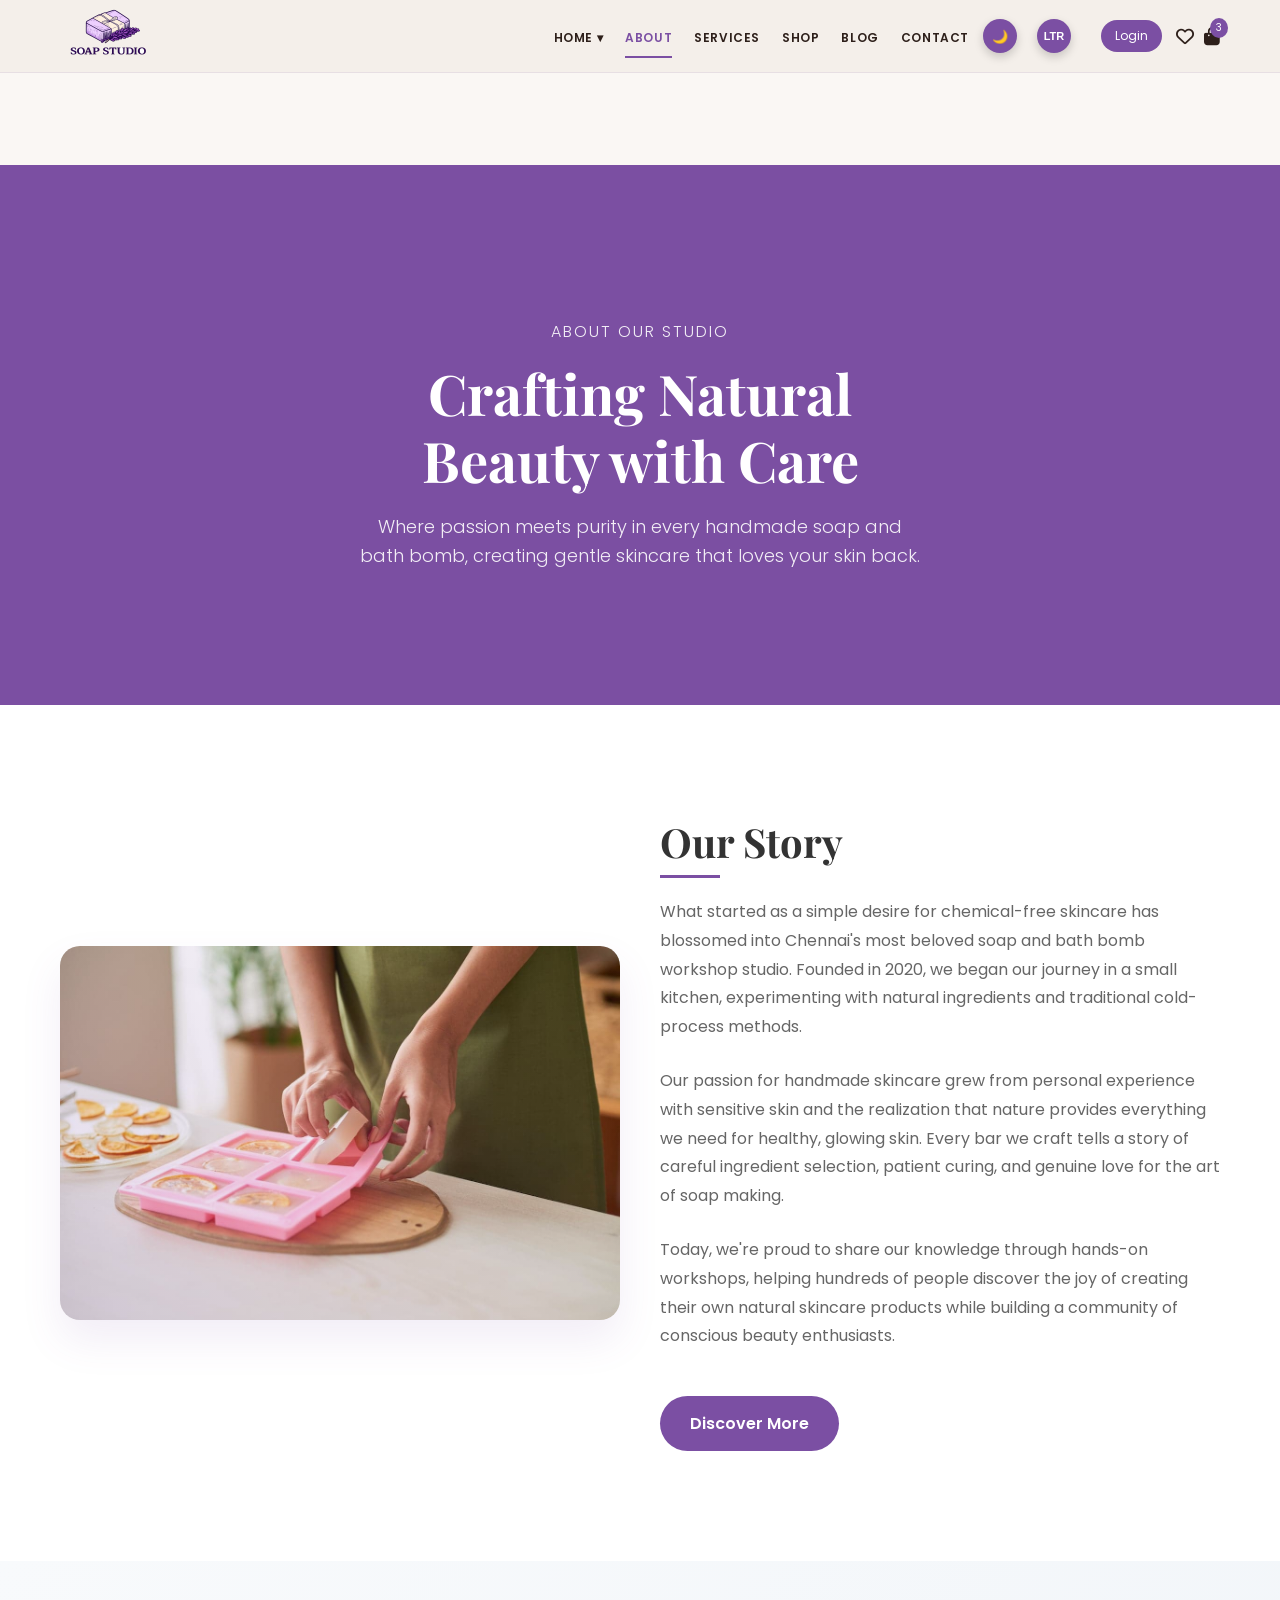
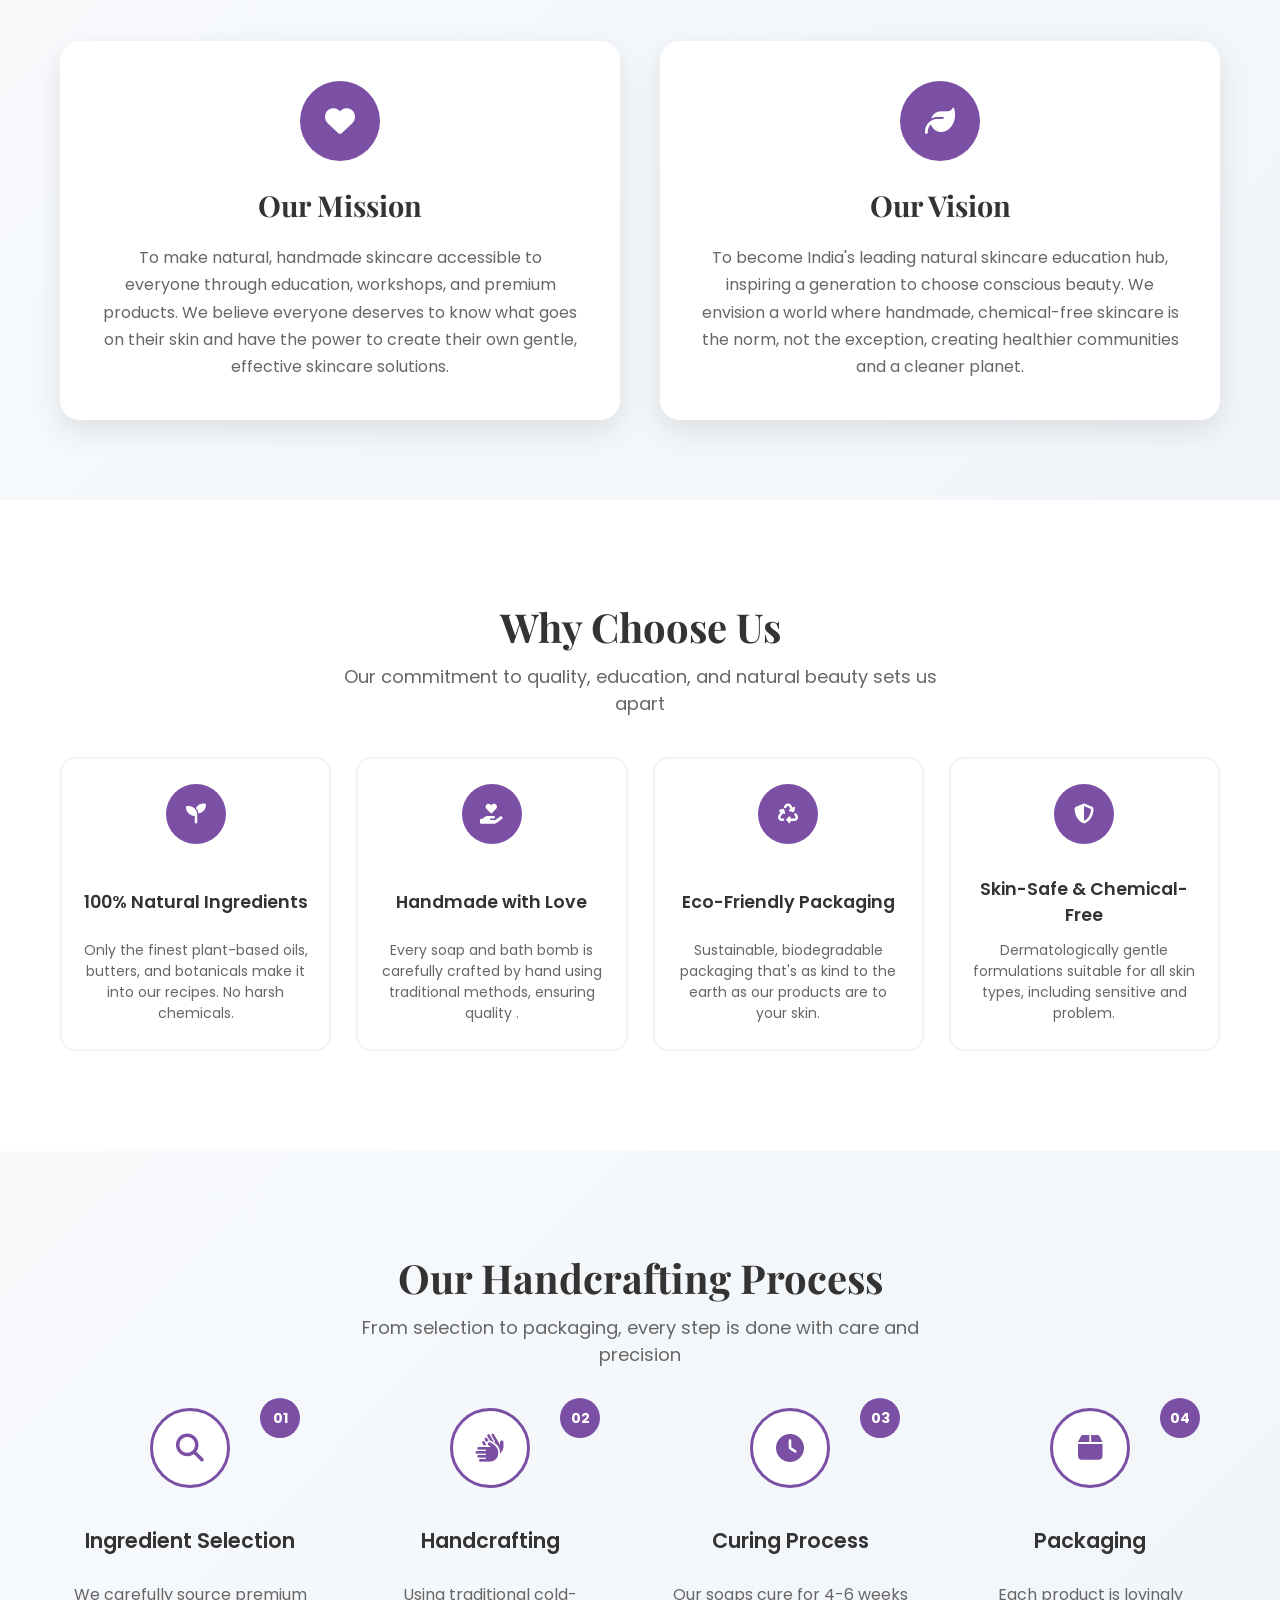
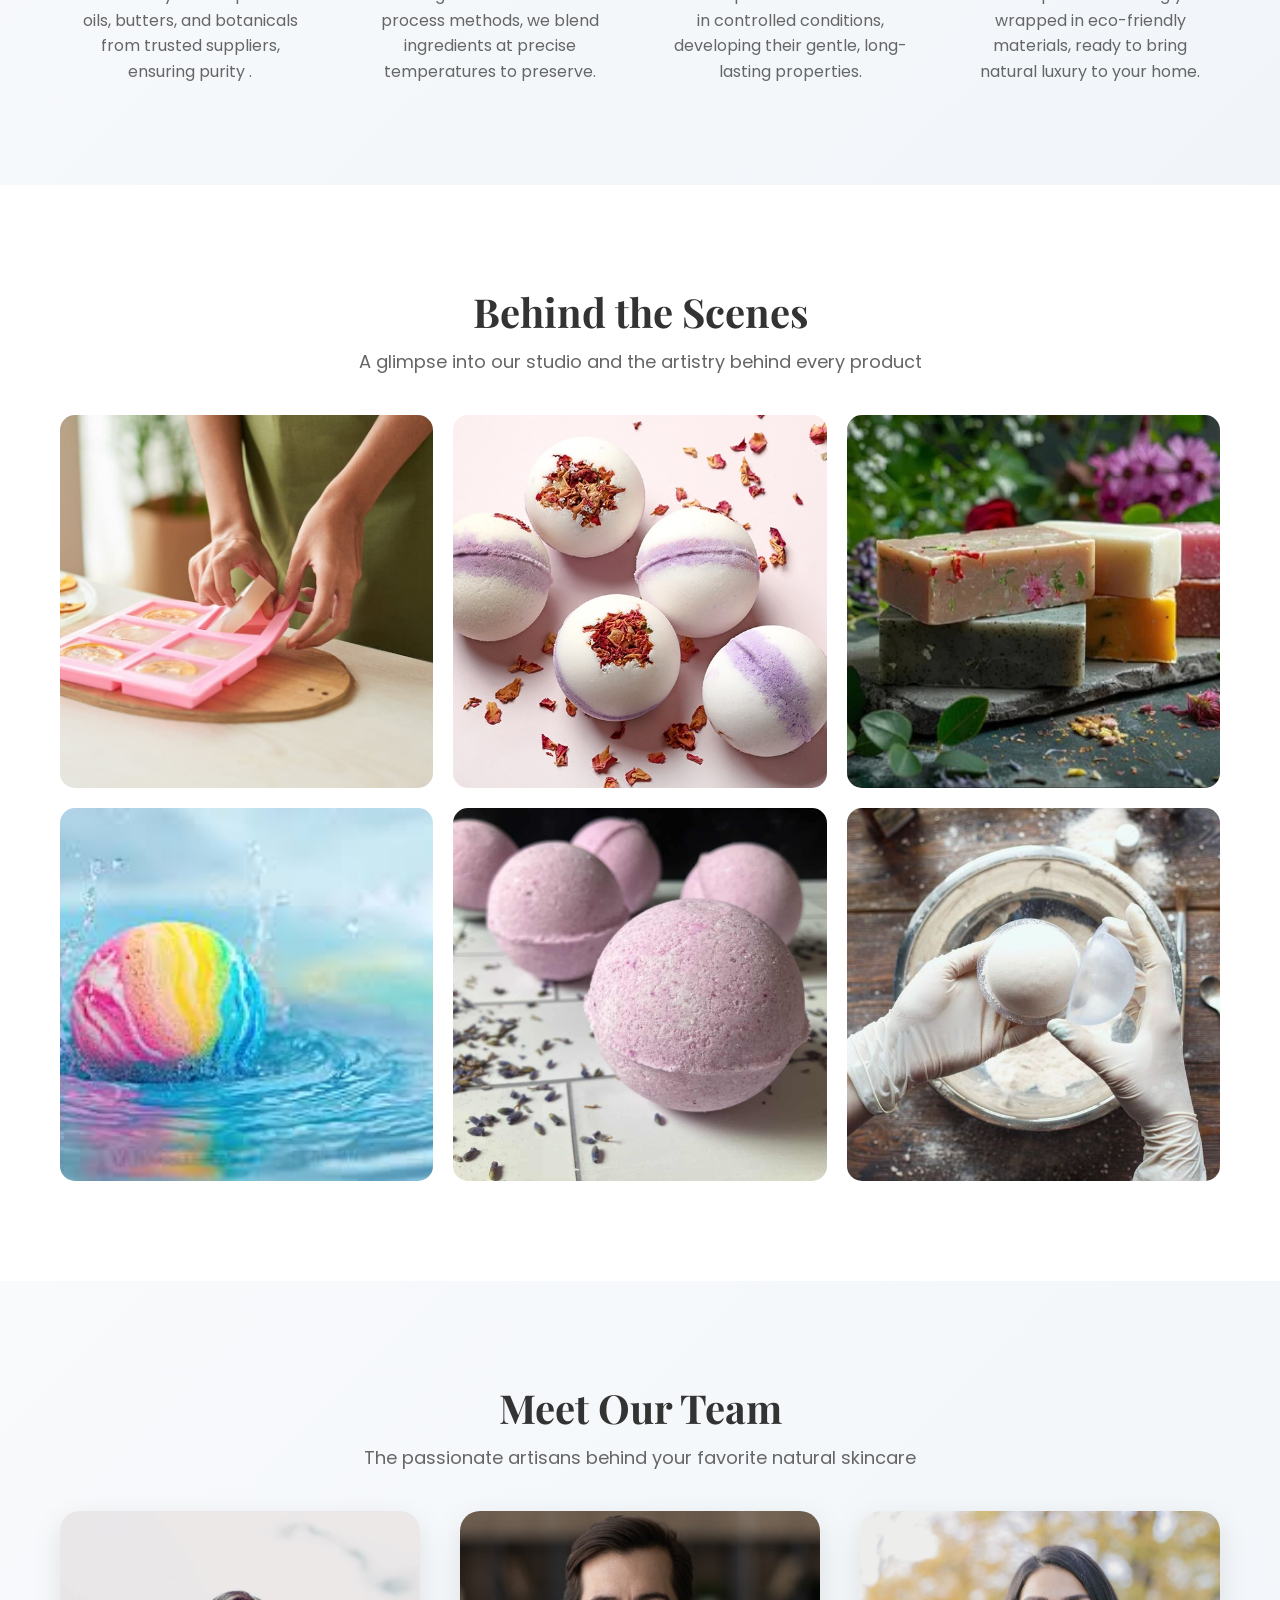
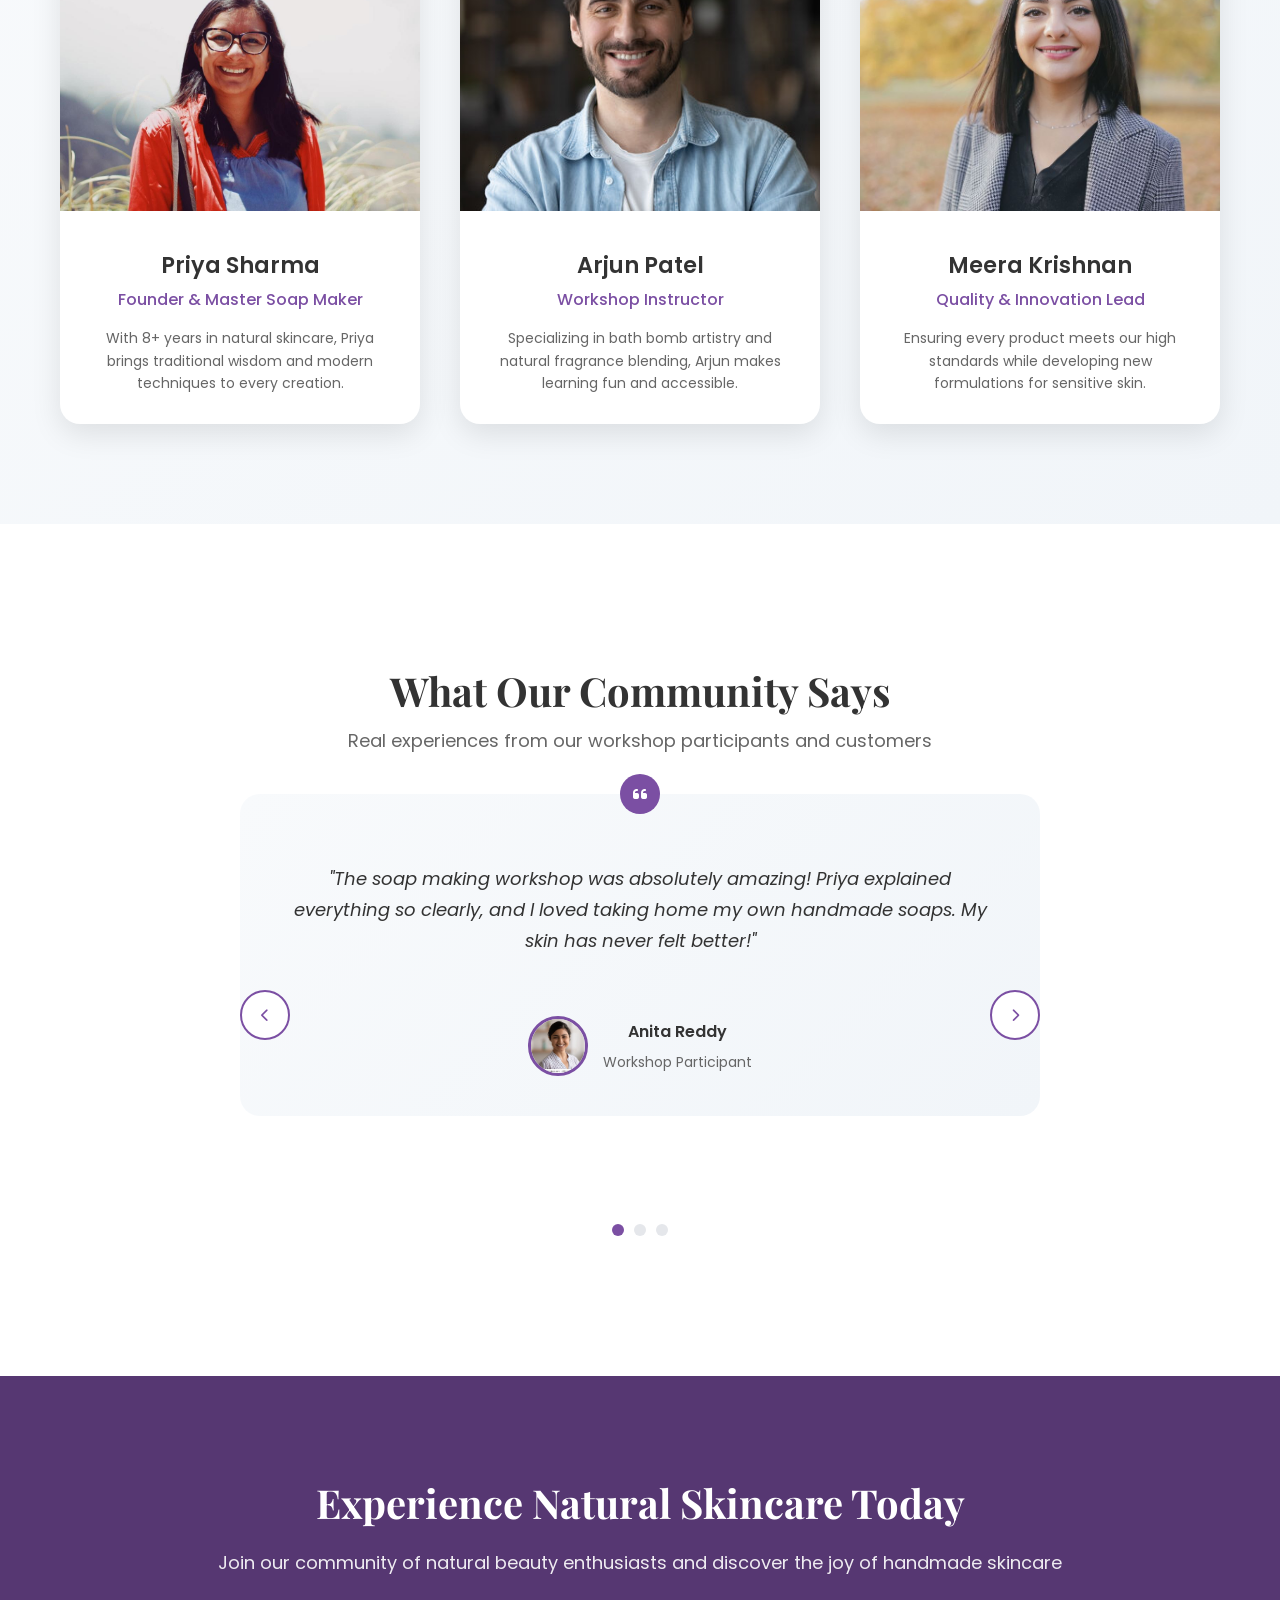
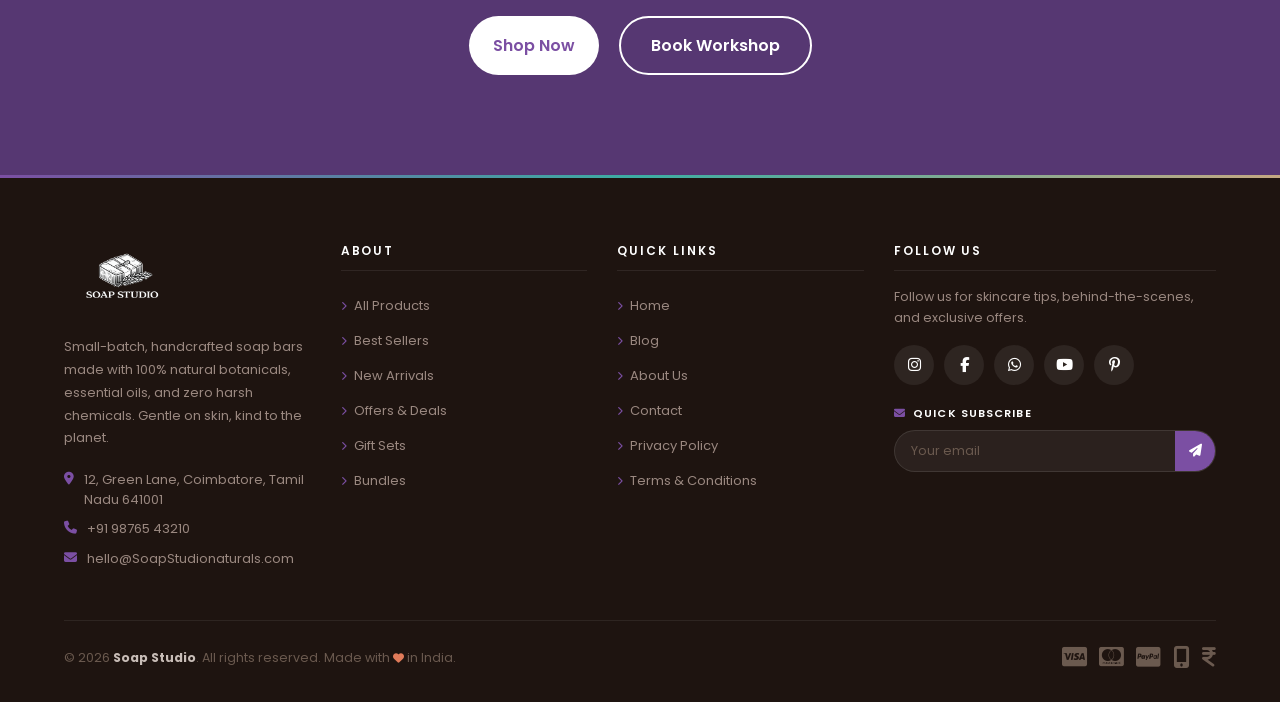
==== about.html @ c069ffa4 "Add files via upload" ====
<!DOCTYPE html>
<html lang="en">
<head>
    <meta charset="UTF-8">
    <meta name="viewport" content="width=device-width, initial-scale=1.0">
    <link rel="icon" type="image/png" href="images/logo-1.png">
<title>About Us - Soap & Bath Bomb Workshop Studio</title>
    <link rel="stylesheet" href="css/about.css">
    <link rel="stylesheet" href="css/dark.css">
    <link href="https://fonts.googleapis.com/css2?family=Poppins:wght@300;400;600;700&display=swap" rel="stylesheet">
    <link href="https://fonts.googleapis.com/css2?family=Playfair+Display:wght@400;600;700&display=swap" rel="stylesheet">
    <link rel="stylesheet" href="https://cdnjs.cloudflare.com/ajax/libs/font-awesome/6.5.0/css/all.min.css">
</head>
<body class="page-about">
<header class="site-header">
  <div class="header-container">


     <a href="index.html" class="logo">
      <img src="images/logo-1.png" alt="Soap Studio Logo" class="logo-img">
    </a>


    <!-- LEFT: Navigation -->
    <nav class="nav-left">
      <ul>
         <li class="dropdown">
            <a href="#">Home ▾</a>

            <ul class="dropdown-menu">
                <li><a href="index.html">Home -1</a></li>
                <li><a href="home-2.html">Home -2</a></li>
            </ul>
        </li>
        <li><a href="about.html" class="active">About</a></li>
        <li><a href="service.html">Services</a></li>
        <li><a href="shop.html">Shop</a></li>
        <li><a href="blog.html">Blog</a></li>
        <li><a href="contact.html">Contact</a></li>
      </ul>
    </nav>

    <!-- CENTER: Logo -->
  

    <!-- RIGHT: Icons -->
    <div class="nav-right">
      <a href="#" title="Wishlist"><i class="fa-regular fa-heart"></i></a>
      <a href="cart.html" title="Cart" class="cart-icon">
        <i class="fa-solid fa-bag-shopping"></i>
        <span class="cart-badge">3</span>
      </a>
    </div>

    <!-- MOBILE: Hamburger -->
    <button class="hamburger" id="hamburger" aria-label="Toggle menu">
      <span></span><span></span><span></span>
    </button>


      <button id="theme-toggle" class="theme-btn" aria-label="Toggle theme">🌙</button>
      <button id="rtl-toggle" class="rtl-btn" aria-label="Toggle RTL">
        <span id="rtl-icon">LTR</span>
      </button>

      <!-- BUY NOW RIGHT -->
      <a href="login.html" class="mobile-login-btn">Login</a>
  </div>

  <!-- MOBILE: Dropdown Nav -->
  <nav class="mobile-nav" id="mobileNav">
    <ul>
       <li><a href="index.html">Home -1</a></li>
       <li><a href="home-2.html">Home -2</a></li>
       <li><a href="about.html">About</a></li>
       <li><a href="service.html">Services</a></li>
       <li><a href="shop.html">Shop</a></li>
       <li><a href="blog.html">Blog</a></li>
       <li><a href="contact.html">Contact</a></li>
       <li><a href="login.html" style="color:#7b4fa3;font-weight:600;">Login</a></li>
    </ul>
    <div class="mobile-nav-icons">
      <a href="#" title="Wishlist"><i class="fa-regular fa-heart"></i></a>
      <a href="cart.html" title="Cart" class="cart-icon">
        <i class="fa-solid fa-bag-shopping"></i>
        <span class="cart-badge">3</span>
      </a>
    </div>
  </nav>
  </header>
    <!-- Hero Banner -->
    <section class="hero-banner">
        <div class="hero-bg">
            <div class="hero-overlay"></div>
        </div>
        <div class="hero-content">
            <span class="hero-subtitle">About Our Studio</span>
            <h1 class="hero-title">Crafting Natural Beauty with Care</h1>
            <p class="hero-description">Where passion meets purity in every handmade soap and bath bomb, creating gentle skincare that loves your skin back.</p>
        </div>
    </section>

    <!-- Our Story Section -->
    <section class="our-story">
        <div class="container">
            <div class="story-layout">
                <div class="story-image">
                    <img src="images/soap-1.jpeg" alt="Soap making process">
                    <div class="image-overlay"></div>
                </div>
                <div class="story-content">
                    <h2>Our Story</h2>
                    <p>What started as a simple desire for chemical-free skincare has blossomed into Chennai's most beloved soap and bath bomb workshop studio. Founded in 2020, we began our journey in a small kitchen, experimenting with natural ingredients and traditional cold-process methods.</p>
                    
                    <p>Our passion for handmade skincare grew from personal experience with sensitive skin and the realization that nature provides everything we need for healthy, glowing skin. Every bar we craft tells a story of careful ingredient selection, patient curing, and genuine love for the art of soap making.</p>
                    
                    <p>Today, we're proud to share our knowledge through hands-on workshops, helping hundreds of people discover the joy of creating their own natural skincare products while building a community of conscious beauty enthusiasts.</p>
                    
                    <a href="#workshops" class="discover-btn">Discover More</a>
                </div>
            </div>
        </div>
    </section>

    <!-- Mission & Vision -->
    <section class="mission-vision">
        <div class="container">
            <div class="mv-grid">
                <div class="mv-card">
                    <div class="mv-icon">
                        <i class="fas fa-heart"></i>
                    </div>
                    <h3>Our Mission</h3>
                    <p>To make natural, handmade skincare accessible to everyone through education, workshops, and premium products. We believe everyone deserves to know what goes on their skin and have the power to create their own gentle, effective skincare solutions.</p>
                </div>
                <div class="mv-card">
                    <div class="mv-icon">
                        <i class="fas fa-leaf"></i>
                    </div>
                    <h3>Our Vision</h3>
                    <p>To become India's leading natural skincare education hub, inspiring a generation to choose conscious beauty. We envision a world where handmade, chemical-free skincare is the norm, not the exception, creating healthier communities and a cleaner planet.</p>
                </div>
            </div>
        </div>
    </section>

    <!-- Values Section -->
    <section class="values">
        <div class="container">
            <div class="section-header">
                <h2>Why Choose Us</h2>
                <p>Our commitment to quality, education, and natural beauty sets us apart</p>
            </div>
            <div class="values-grid">
                <div class="value-card">
                    <div class="value-icon">
                        <i class="fas fa-seedling"></i>
                    </div>
                    <h3>100% Natural Ingredients</h3>
                    <p>Only the finest plant-based oils, butters, and botanicals make it into our recipes. No harsh chemicals.</p>
                </div>
                <div class="value-card">
                    <div class="value-icon">
                        <i class="fas fa-hand-holding-heart"></i>
                    </div>
                    <h3>Handmade with Love</h3>
                    <p>Every soap and bath bomb is carefully crafted by hand using traditional methods, ensuring quality .</p>
                </div>
                <div class="value-card">
                    <div class="value-icon">
                        <i class="fas fa-recycle"></i>
                    </div>
                    <h3>Eco-Friendly Packaging</h3>
                    <p>Sustainable, biodegradable packaging that's as kind to the earth as our products are to your skin.</p>
                </div>
                <div class="value-card">
                    <div class="value-icon">
                        <i class="fas fa-shield-alt"></i>
                    </div>
                    <h3>Skin-Safe & Chemical-Free</h3>
                    <p>Dermatologically gentle formulations suitable for all skin types, including sensitive and problem.</p>
                </div>
            </div>
        </div>
    </section>

    <!-- Process Section -->
    <section class="process">
        <div class="container">
            <div class="section-header">
                <h2>Our Handcrafting Process</h2>
                <p>From selection to packaging, every step is done with care and precision</p>
            </div>
            <div class="process-steps">
                <div class="process-step">
                    <div class="step-number">01</div>
                    <div class="step-icon">
                        <i class="fas fa-search"></i>
                    </div>
                    <h3>Ingredient Selection</h3>
                    <p>We carefully source premium oils, butters, and botanicals from trusted suppliers, ensuring purity .</p>
                </div>
                <div class="process-step">
                    <div class="step-number">02</div>
                    <div class="step-icon">
                        <i class="fas fa-hands"></i>
                    </div>
                    <h3>Handcrafting</h3>
                    <p>Using traditional cold-process methods, we blend ingredients at precise temperatures to preserve.</p>
                </div>
                <div class="process-step">
                    <div class="step-number">03</div>
                    <div class="step-icon">
                        <i class="fas fa-clock"></i>
                    </div>
                    <h3>Curing Process</h3>
                    <p>Our soaps cure for 4-6 weeks in controlled conditions, developing their gentle, long-lasting properties.</p>
                </div>
                <div class="process-step">
                    <div class="step-number">04</div>
                    <div class="step-icon">
                        <i class="fas fa-box"></i>
                    </div>
                    <h3>Packaging</h3>
                    <p>Each product is lovingly wrapped in eco-friendly materials, ready to bring natural luxury to your home.</p>
                </div>
            </div>
        </div>
    </section>

    <!-- Image Gallery -->
    <section class="gallery">
        <div class="container">
            <div class="section-header">
                <h2>Behind the Scenes</h2>
                <p>A glimpse into our studio and the artistry behind every product</p>
            </div>
            <div class="gallery-grid">
                <div class="gallery-item">
                    <img src="images/soap-1.jpeg" alt="Soap making process">
                    <div class="gallery-overlay">
                        <i class="fas fa-search-plus"></i>
                    </div>
                </div>
                <div class="gallery-item">
                    <img src="images/bath bombs.jpg" alt="Bath bomb creation">
                    <div class="gallery-overlay">
                        <i class="fas fa-search-plus"></i>
                    </div>
                </div>
                <div class="gallery-item">
                    <img src="images/handmade.webp" alt="Natural ingredients">
                    <div class="gallery-overlay">
                        <i class="fas fa-search-plus"></i>
                    </div>
                </div>
                <div class="gallery-item">
                    <img src="images/colourful.jpg" alt="Colorful soaps">
                    <div class="gallery-overlay">
                        <i class="fas fa-search-plus"></i>
                    </div>
                </div>
                <div class="gallery-item">
                    <img src="images/bomb-5.jpeg" alt="Finished products">
                    <div class="gallery-overlay">
                        <i class="fas fa-search-plus"></i>
                    </div>
                </div>
                <div class="gallery-item">
                    <img src="images/bath-bomb-preparation.jpg" alt="Workshop session">
                    <div class="gallery-overlay">
                        <i class="fas fa-search-plus"></i>
                    </div>
                </div>
            </div>
        </div>
    </section>

    <!-- Team Section -->
    <section class="team">
        <div class="container">
            <div class="section-header">
                <h2>Meet Our Team</h2>
                <p>The passionate artisans behind your favorite natural skincare</p>
            </div>
            <div class="team-grid">
                <div class="team-member">
                    <div class="member-image">
                        <img src="images/new-3.jpeg" alt="Priya Sharma">
                        <div class="member-overlay">
                            <div class="social-links">
                                <a href="#"><i class="fab fa-instagram"></i></a>
                                <a href="#"><i class="fab fa-linkedin"></i></a>
                            </div>
                        </div>
                    </div>
                    <div class="member-info">
                        <h3>Priya Sharma</h3>
                        <p class="member-role">Founder & Master Soap Maker</p>
                        <p class="member-bio">With 8+ years in natural skincare, Priya brings traditional wisdom and modern techniques to every creation.</p>
                    </div>
                </div>
                <div class="team-member">
                    <div class="member-image">
                        <img src="images/new.jpg" alt="Arjun Patel">
                        <div class="member-overlay">
                            <div class="social-links">
                                <a href="#"><i class="fab fa-instagram"></i></a>
                                <a href="#"><i class="fab fa-linkedin"></i></a>
                            </div>
                        </div>
                    </div>
                    <div class="member-info">
                        <h3>Arjun Patel</h3>
                        <p class="member-role">Workshop Instructor</p>
                        <p class="member-bio">Specializing in bath bomb artistry and natural fragrance blending, Arjun makes learning fun and accessible.</p>
                    </div>
                </div>
                <div class="team-member">
                    <div class="member-image">
                        <img src="images/customer-3.jpg" alt="Meera Krishnan">
                        <div class="member-overlay">
                            <div class="social-links">
                                <a href="#"><i class="fab fa-instagram"></i></a>
                                <a href="#"><i class="fab fa-linkedin"></i></a>
                            </div>
                        </div>
                    </div>
                    <div class="member-info">
                        <h3>Meera Krishnan</h3>
                        <p class="member-role">Quality & Innovation Lead</p>
                        <p class="member-bio">Ensuring every product meets our high standards while developing new formulations for sensitive skin.</p>
                    </div>
                </div>
            </div>
        </div>
    </section>

    <!-- Testimonials -->
    <section class="testimonials">
        <div class="container">
            <div class="section-header">
                <h2>What Our Community Says</h2>
                <p>Real experiences from our workshop participants and customers</p>
            </div>
            <div class="testimonials-slider">
                <div class="testimonial-track">
                    <div class="testimonial-card active">
                        <div class="testimonial-content">
                            <div class="quote-icon">
                                <i class="fas fa-quote-left"></i>
                            </div>
                            <p>"The soap making workshop was absolutely amazing! Priya explained everything so clearly, and I loved taking home my own handmade soaps. My skin has never felt better!"</p>
                            <div class="testimonial-author">
                                <img src="images/customer-1.webp" alt="Anita Reddy">
                                <div class="author-info">
                                    <h4>Anita Reddy</h4>
                                    <span>Workshop Participant</span>
                                </div>
                            </div>
                        </div>
                    </div>
                    <div class="testimonial-card">
                        <div class="testimonial-content">
                            <div class="quote-icon">
                                <i class="fas fa-quote-left"></i>
                            </div>
                            <p>"I've been using their lavender soap for months now, and it's transformed my sensitive skin. The quality is exceptional, and knowing it's handmade makes it even more special."</p>
                            <div class="testimonial-author">
                                <img src="images/customer-2.webp" alt="Rajesh Kumar">
                                <div class="author-info">
                                    <h4>Rajesh Kumar</h4>
                                    <span>Regular Customer</span>
                                </div>
                            </div>
                        </div>
                    </div>
                    <div class="testimonial-card">
                        <div class="testimonial-content">
                            <div class="quote-icon">
                                <i class="fas fa-quote-left"></i>
                            </div>
                            <p>"The bath bomb workshop was the perfect birthday activity for my daughter and her friends. They had so much fun, and the instructors were patient and encouraging ."</p>
                            <div class="testimonial-author">
                                <img src="images/customer-3.jpg" alt="Deepika Nair">
                                <div class="author-info">
                                    <h4>Deepika Nair</h4>
                                    <span>Parent & Customer</span>
                                </div>
                            </div>
                        </div>
                    </div>
                </div>
                <div class="testimonial-nav">
                    <button class="nav-btn prev" onclick="moveTestimonial(-1)">
                        <i class="fas fa-chevron-left"></i>
                    </button>
                    <button class="nav-btn next" onclick="moveTestimonial(1)">
                        <i class="fas fa-chevron-right"></i>
                    </button>
                </div>
                <div class="testimonial-dots">
                    <span class="dot active" onclick="currentTestimonial(1)"></span>
                    <span class="dot" onclick="currentTestimonial(2)"></span>
                    <span class="dot" onclick="currentTestimonial(3)"></span>
                </div>
            </div>
        </div>
    </section>

    <!-- Call to Action -->
    <section class="cta-banner">
        <div class="cta-bg">
            <div class="cta-overlay"></div>
        </div>
        <div class="container">
            <div class="cta-content">
                <h2>Experience Natural Skincare Today</h2>
                <p>Join our community of natural beauty enthusiasts and discover the joy of handmade skincare</p>
                <div class="cta-buttons">
                    <a href="shop.html" class="btn-primary">Shop Now</a>
                    <a href="contact.html" class="btn-secondary">Book Workshop</a>
                </div>
            </div>
        </div>
    </section>

   <!-- ════════════════════════════════
     Footer
════════════════════════════════ -->
<footer class="site-footer">

  <!-- Top accent line -->
  <div class="footer-accent"></div>

  <div class="footer-container">

    <!-- ── MAIN GRID ── -->
    <div class="footer-grid">

      <!-- COL 1: Brand -->
      <div class="footer-col footer-col--brand">
        <a href="index.html" class="footer-logo">
          <img src="images/white logo.png" alt="Soap Studio Logo" class="logo-img">
        </a>
        <p class="footer-about">
          Small-batch, handcrafted soap bars made with 100% natural botanicals,
          essential oils, and zero harsh chemicals. Gentle on skin, kind to the planet.
        </p>
        <!-- Contact -->
        <ul class="footer-contact">
          <li>
            <i class="fa-solid fa-location-dot"></i>
            <span>12, Green Lane, Coimbatore, Tamil Nadu 641001</span>
          </li>
          <li>
            <i class="fa-solid fa-phone"></i>
            <a href="tel:+919876543210">+91 98765 43210</a>
          </li>
          <li>
            <i class="fa-solid fa-envelope"></i>
            <a href="mailto:hello@SoapStudionaturals.com">hello@SoapStudionaturals.com</a>
          </li>
        </ul>
      </div>

      <!-- COL 2: Shop Links -->
      <div class="footer-col">
        <h4 class="footer-heading">About</h4>
        <ul class="footer-links">
          <li><a href="shop.html"><i class="fa-solid fa-chevron-right"></i> All Products</a></li>
          <li><a href="#"><i class="fa-solid fa-chevron-right"></i> Best Sellers</a></li>
          <li><a href="#"><i class="fa-solid fa-chevron-right"></i> New Arrivals</a></li>
          <li><a href="#"><i class="fa-solid fa-chevron-right"></i> Offers &amp; Deals</a></li>
          <li><a href="#"><i class="fa-solid fa-chevron-right"></i> Gift Sets</a></li>
          <li><a href="#"><i class="fa-solid fa-chevron-right"></i> Bundles</a></li>
        </ul>
      </div>

      <!-- COL 3: Quick Links -->
      <div class="footer-col">
        <h4 class="footer-heading">Quick Links</h4>
        <ul class="footer-links">
          <li><a href="index.html"><i class="fa-solid fa-chevron-right"></i> Home</a></li>
          <li><a href="blog.html"><i class="fa-solid fa-chevron-right"></i> Blog</a></li>
          <li><a href="#"><i class="fa-solid fa-chevron-right"></i> About Us</a></li>
          <li><a href="#"><i class="fa-solid fa-chevron-right"></i> Contact</a></li>
          <li><a href="#"><i class="fa-solid fa-chevron-right"></i> Privacy Policy</a></li>
          <li><a href="#"><i class="fa-solid fa-chevron-right"></i> Terms &amp; Conditions</a></li>
        </ul>
      </div>

      <!-- COL 4: Social + Mini Newsletter -->
      <div class="footer-col footer-col--social">
        <h4 class="footer-heading">Follow Us</h4>
        <p class="footer-social-sub">Follow us for skincare tips, behind-the-scenes, and exclusive offers.</p>

        <div class="footer-socials">
          <a href="#" class="social-btn social-btn--ig" aria-label="Instagram">
            <i class="fa-brands fa-instagram"></i>
          </a>
          <a href="#" class="social-btn social-btn--fb" aria-label="Facebook">
            <i class="fa-brands fa-facebook-f"></i>
          </a>
          <a href="#" class="social-btn social-btn--wa" aria-label="WhatsApp">
            <i class="fa-brands fa-whatsapp"></i>
          </a>
          <a href="#" class="social-btn social-btn--yt" aria-label="YouTube">
            <i class="fa-brands fa-youtube"></i>
          </a>
          <a href="#" class="social-btn social-btn--pin" aria-label="Pinterest">
            <i class="fa-brands fa-pinterest-p"></i>
          </a>
        </div>

        <!-- Mini newsletter -->
        <div class="footer-mini-nl">
          <p class="footer-mini-nl-label"><i class="fa-solid fa-envelope"></i> Quick Subscribe</p>
          <form class="footer-nl-form" id="footerNlForm" novalidate>
            <input type="email" placeholder="Your email" class="footer-nl-input" id="footerNlEmail" />
            <button type="submit" class="footer-nl-btn" aria-label="Subscribe">
              <i class="fa-solid fa-paper-plane"></i>
            </button>
          </form>
          <p class="footer-nl-msg" id="footerNlMsg"></p>
        </div>
      </div>

    </div><!-- /footer-grid -->

    <!-- ── BOTTOM BAR ── -->
    <div class="footer-bottom">
      <div class="footer-bottom-left">
        <p class="footer-copy">&copy; 2026 <strong>Soap Studio</strong>. All rights reserved. Made with <i class="fa-solid fa-heart footer-heart"></i> in India.</p>
      </div>
      <div class="footer-bottom-right">
        <!-- Payment icons -->
        <div class="footer-payments">
          <span class="pay-icon" title="Visa"><i class="fa-brands fa-cc-visa"></i></span>
          <span class="pay-icon" title="Mastercard"><i class="fa-brands fa-cc-mastercard"></i></span>
          <span class="pay-icon" title="PayPal"><i class="fa-brands fa-cc-paypal"></i></span>
          <span class="pay-icon" title="Razorpay"><i class="fa-solid fa-mobile-screen-button"></i></span>
          <span class="pay-icon" title="UPI"><i class="fa-solid fa-indian-rupee-sign"></i></span>
        </div>
      </div>
    </div>

  </div>
</footer>
    <!-- Back to Top -->
    <button class="back-to-top" id="backToTop">
        <i class="fa-solid fa-chevron-up"></i>
    </button>

    <!-- Scripts -->
    <script>
        // Hamburger menu
        const hamburger = document.getElementById('hamburger');
        const mobileNav = document.getElementById('mobileNav');
        if (hamburger) {
            hamburger.addEventListener('click', () => {
                mobileNav?.classList.toggle('open');
                hamburger.classList.toggle('active');
            });
        }

        // Back to top
        const btt = document.getElementById('backToTop');
        window.addEventListener('scroll', () => {
            btt.classList.toggle('visible', window.scrollY > 400);
        });
        btt.addEventListener('click', () => window.scrollTo({ top: 0, behavior: 'smooth' }));

        // Testimonials slider
        let testimonialIndex = 0;
        const testimonialCards = document.querySelectorAll('.testimonial-card');
        const testimonialDots = document.querySelectorAll('.testimonial-dots .dot');

        function showTestimonial(index) {
            testimonialCards.forEach((card, i) => {
                card.classList.toggle('active', i === index);
            });
            testimonialDots.forEach((dot, i) => {
                dot.classList.toggle('active', i === index);
            });
        }

        function moveTestimonial(direction) {
            testimonialIndex += direction;
            if (testimonialIndex < 0) testimonialIndex = testimonialCards.length - 1;
            if (testimonialIndex >= testimonialCards.length) testimonialIndex = 0;
            showTestimonial(testimonialIndex);
        }

        function currentTestimonial(index) {
            testimonialIndex = index - 1;
            showTestimonial(testimonialIndex);
        }

        // Auto-play testimonials
        setInterval(() => {
            moveTestimonial(1);
        }, 5000);

        // Smooth scroll for anchor links
        document.querySelectorAll('a[href^="#"]').forEach(anchor => {
            anchor.addEventListener('click', function (e) {
                e.preventDefault();
                const target = document.querySelector(this.getAttribute('href'));
                if (target) {
                    target.scrollIntoView({
                        behavior: 'smooth',
                        block: 'start'
                    });
                }
            });
        });

        // Scroll animations
        const observerOptions = {
            threshold: 0.1,
            rootMargin: '0px 0px -50px 0px'
        };

        const observer = new IntersectionObserver((entries) => {
            entries.forEach(entry => {
                if (entry.isIntersecting) {
                    entry.target.classList.add('animate');
                }
            });
        }, observerOptions);

        // Observe elements for animation
        document.querySelectorAll('.value-card, .process-step, .team-member, .gallery-item').forEach(el => {
            observer.observe(el);
        });
    </script>
<script src="js/theme.js"></script>
</body>
</html>
---- css/about.css ----
/* ═══════════════════════════════════════════════════════════════
   ABOUT US PAGE - SOAP & BATH BOMB STUDIO
   Theme: Lavender, White, Black
   Fonts: Poppins, Playfair Display
═══════════════════════════════════════════════════════════════ */

/* Reset & Base Styles */
*, *::before, *::after { box-sizing: border-box; margin: 0; padding: 0; }

body { font-family: 'Poppins', sans-serif; background: #faf7f4; }
.container {
    max-width: 1200px;
    margin: 0 auto;
    padding: 0 20px;
}

/* ===== HEADER BASE ===== */

/* DROPDOWN CONTAINER */
.dropdown {
    position: relative;
}

/* DROPDOWN MENU */
.dropdown-menu {
    position: absolute;
    top: 120%;
    left: 0;
    min-width: 180px;
    background: #ffffff;
    border-radius: 10px;
    padding: 8px 0;
    list-style: none;

    box-shadow: 0 10px 25px rgba(0,0,0,0.08);

    opacity: 0;
    visibility: hidden;
    transform: translateY(12px);
    transition: all 0.3s ease;
    z-index: 999;
}

/* DROPDOWN ITEMS */
.dropdown-menu li {
    width: 100%;
}

/* DROPDOWN LINKS */
.dropdown-menu a {
    display: block;
    padding: 10px 18px;
    font-size: 14px;
    color: #333;
    text-decoration: none;
    transition: all 0.25s ease;
    border-bottom: 3px solid transparent;
    position: relative;
}

/* HOVER EFFECT */
.dropdown-menu a:hover {
    border-bottom-color: #7b4fa3;
    color: #333;
}

/* SHOW DROPDOWN */
.dropdown:hover .dropdown-menu {
    opacity: 1;
    visibility: visible;
    transform: translateY(0);
}
.site-header {
  background: #f4efea;
  position: sticky;
  top: 0;
  z-index: 1000;
}

/* CONTAINER */
.header-container {
  max-width: 1200px;
  margin: auto;
  padding: 0 20px;
  height: 70px;

  display: flex;
  align-items: center;
  justify-content: space-between;
  gap: 20px;
}


/* DROPDOWN CONTAINER */
.dropdown {
    position: relative;
}

/* DROPDOWN MENU */
.dropdown-menu {
    position: absolute;
    top: 120%;
    left: 0;
    min-width: 180px;
    background: #ffffff;
    border-radius: 10px;
    padding: 8px 0;
    list-style: none;

    box-shadow: 0 10px 25px rgba(0,0,0,0.08);

    opacity: 0;
    visibility: hidden;
    transform: translateY(12px);
    transition: all 0.3s ease;
    z-index: 999;
}

/* DROPDOWN ITEMS */
.dropdown-menu li {
    width: 100%;
}

/* DROPDOWN LINKS */
.dropdown-menu a {
    display: block;
    padding: 10px 18px;
    font-size: 14px;
    color: #333;
    text-decoration: none;
    transition: all 0.25s ease;
    border-bottom: 3px solid transparent;
    position: relative;
}

/* HOVER EFFECT */
.dropdown-menu a:hover {
    border-bottom-color: #7b4fa3;
    color: #333;
}

/* SHOW DROPDOWN */
.dropdown:hover .dropdown-menu {
    opacity: 1;
    visibility: visible;
    transform: translateY(0);
}

/* ===== LOGO ===== */
.logo-img {
  height: 65px;
}

/* ===== NAV LEFT ===== */
.nav-left {
  flex: 1;
}

.nav-left ul {
  display: flex;
  gap: 25px;
  list-style: none;
}

.nav-left a {
  text-decoration: none;
  font-size: 11px;
  color: #2d1f1a;
  text-transform: uppercase;
  position: relative;
}

/* HOVER LINE */
.nav-left a::after {
  content: "";
  position: absolute;
  left: 0;
  bottom: -4px;
  width: 0;
  height: 2px;
  background: #7b4fa3;
  transition: 0.3s;
}

.nav-left a:hover::after,
.nav-left a.active::after {
  width: 100%;
}

.nav-left a.active {
  color: #7b4fa3;
}

/* ===== RIGHT SIDE ===== */
.nav-right {
  display: flex;
  align-items: center;
  gap: 15px;
}

/* ICON LINKS */
.nav-right a {
  color: #2d1f1a;
  font-size: 18px;
  position: relative;
  transition: 0.3s;
}

.nav-right a:hover {
  color: #7b4fa3;
}

/* GENERAL VIEW ALL BUTTON */
.view-all {
  display: inline-flex;
  align-items: center;
  gap: 8px;
  padding: 12px 24px;
  background: #7b4fa3;
  color: #ffffff;
  text-decoration: none;
  border-radius: 8px;
  font-weight: 600;
  font-size: 14px;
  transition: all 0.3s ease;
}

.view-all:hover {
  background: #6a4190;
  transform: translateY(-2px);
  box-shadow: 0 4px 12px rgba(123, 79, 163, 0.3);
}

/* CART BADGE */
.cart-icon {
  position: relative;
}

.cart-badge {
  position: absolute;
  top: -5px;
  right: -8px;
  background: #7b4fa3;
  color: #fff;
  font-size: 10px;
  padding: 2px 6px;
  border-radius: 50%;
}

/* ===== BUTTON GROUP (RIGHT SIDE FIX) ===== */
.toggle-btn,
.mobile-login-btn {
  margin-left: 10px;
}

/* DARK + RTL BUTTON */
.toggle-btn {
  background: #ede6de;
  border: none;
  padding: 6px 12px;
  border-radius: 20px;
  font-size: 12px;
  cursor: pointer;
  transition: 0.3s;
}

.toggle-btn:hover {
  background: #7b4fa3;
  color: #fff;
}

/* LOGIN BUTTON */
.mobile-login-btn {
  background: #7b4fa3;
  color: #fff;
  padding: 6px 14px;
  border-radius: 20px;
  font-size: 12px;
  text-decoration: none;
  transition: 0.3s;
}

.mobile-login-btn:hover {
  background: #7b4fa3;
}

/* ===== HAMBURGER ===== */
.hamburger {
  display: none;
  flex-direction: column;
  gap: 5px;
  cursor: pointer;
}

.hamburger span {
  width: 22px;
  height: 2px;
  background: #2d1f1a;
}

/* ===== MOBILE NAV ===== */
.mobile-nav {
  max-height: 0;
  overflow: hidden;
  background: #f4efea;
  transition: 0.3s;
  position: fixed;
  top: 70px;
  left: 0;
  right: 0;
  z-index: 999;
  width: 100%;
  border-bottom: 1px solid rgba(0,0,0,0.1);
}

.mobile-nav.open {
  max-height: 500px;
}

.mobile-nav ul {
  display: flex;
  flex-direction: column;
  padding: 15px;
}

.mobile-nav a {
  padding: 10px 0;
  text-decoration: none;
  color: #2d1f1a;
}

/* Icons row inside mobile nav */
@media (max-width: 992px) {
  .mobile-nav .mobile-nav-icons {
    display: flex;
    align-items: center;
    gap: 18px;
    padding: 10px 15px 14px;
    border-top: 1px solid rgba(0,0,0,0.06);
  }
  .mobile-nav .mobile-nav-icons a {
    color: #2d1f1a;
    font-size: 18px;
    position: relative;
    padding: 0;
    border-bottom: none;
  }
  .mobile-nav .mobile-nav-icons a:hover { color: #7b4fa3; }
  .mobile-nav .mobile-nav-icons .cart-badge {
    position: absolute;
    top: -5px;
    right: -8px;
    background: #7b4fa3;
    color: #fff;
    font-size: 10px;
    padding: 2px 6px;
    border-radius: 50%;
  }
}

/* ===== DARK MODE ===== */
body.dark-mode {
  background: #1e1e1e;
  color: #fff;
}

body.dark-mode .site-header {
  background: #2a2a2a;
}

body.dark-mode .nav-left a,
body.dark-mode .nav-right a {
  color: #ddd;
}

/* ===== RTL ===== */
body.rtl {
  direction: rtl;
}

body.rtl .header-container {
  flex-direction: row-reverse;
}

body.rtl .nav-left ul {
  flex-direction: row-reverse;
}

/* ===== RESPONSIVE ===== */
@media (max-width: 992px) {

  .nav-left {
    display: none;
  }

  .hamburger {
    display: flex;
  }

  .nav-right {
    display: none !important;
  }

  .logo-img {
    height: 45px;
  }

  .toggle-btn,
  .mobile-login-btn {
    display: none; /* hide on mobile */
  }
}


/* Hero Banner */
.hero-banner {
    min-height: 60vh;
    position: relative;
    display: flex;
    align-items: center;
    justify-content: center;
    text-align: center;
    margin-top: 92px;
    padding: 90px 20px 70px;
    overflow: hidden;
}

.hero-bg {
    position: absolute;
    top: 0;
    left: 0;
    right: 0;
    bottom: 0;
    background: linear-gradient(135deg, #7b4fa3 0%, #7b4fa3 50%, #7b4fa3 100%);
    background-size: cover;
    background-position: center;
}

.hero-overlay {
    position: absolute;
    top: 0;
    left: 0;
    right: 0;
    bottom: 0;
    background: rgba(123, 79, 163, 0.8);
}

.hero-content {
    position: relative;
    z-index: 2;
    color: white;
    max-width: 600px;
    padding: 0 20px;
    animation: fadeInUp 1s ease;
}

.breadcrumb {
    margin-bottom: 20px;
    font-size: 14px;
    opacity: 0.9;
}

.breadcrumb a {
    color: white;
    text-decoration: none;
    transition: opacity 0.3s ease;
}

.breadcrumb a:hover {
    opacity: 0.8;
}

.breadcrumb span {
    margin: 0 10px;
}

.hero-subtitle {
    font-size: 16px;
    font-weight: 300;
    letter-spacing: 2px;
    text-transform: uppercase;
    margin-bottom: 15px;
    display: block;
    opacity: 0.9;
}

.hero-title {
    font-family: 'Playfair Display', serif;
    font-size: 3.5rem;
    font-weight: 700;
    line-height: 1.2;
    margin-bottom: 20px;
}

.hero-description {
    font-size: 18px;
    font-weight: 300;
    line-height: 1.6;
    opacity: 0.9;
}

/* Our Story Section */
.our-story {
    padding: 110px 0;
    background: #fff;
    overflow: hidden;
}

.story-layout {
    display: grid;
    grid-template-columns: 1fr 1fr;
    gap: 40px;
    align-items: center;
}

.story-image {
    position: relative;
    border-radius: 20px;
    overflow: hidden;
    box-shadow: 0 20px 40px rgba(123, 79, 163, 0.1);
}

.story-image img {
    width: 100%;
    height: auto;
    max-height: 500px;
    object-fit: cover;
    transition: transform 0.5s ease;
    display: block;
}

.story-image:hover img {
    transform: scale(1.05);
}

@media (max-width: 768px) {
  .story-layout {
    grid-template-columns: 1fr;
    gap: 30px;
  }
  .story-image img {
    max-height: 260px;
  }
  .story-content h2 {
    font-size: 1.8rem;
  }
  .story-content p {
    font-size: 14px;
  }
  .hero-banner {
    margin-top: 0;
    min-height: 40vh;
    padding: 120px 20px 50px;
  }
  .hero-title {
    font-size: 2rem;
  }
  .our-story {
    padding: 80px 0;
  }
}

.image-overlay {
    position: absolute;
    top: 0;
    left: 0;
    right: 0;
    bottom: 0;
    background: linear-gradient(45deg, rgba(123, 79, 163, 0.2), transparent);
}

.story-content h2 {
    font-family: 'Playfair Display', serif;
    font-size: 2.5rem;
    color: #333;
    margin-bottom: 30px;
    position: relative;
}

.story-content h2::after {
    content: '';
    position: absolute;
    bottom: -10px;
    left: 0;
    width: 60px;
    height: 3px;
    background: #7b4fa3;
}

.story-content p {
    font-size: 16px;
    line-height: 1.8;
    color: #666;
    margin-bottom: 25px;
}

.discover-btn {
    display: inline-block;
    background: #7b4fa3;
    color: white;
    padding: 15px 30px;
    text-decoration: none;
    border-radius: 50px;
    font-weight: 600;
    transition: all 0.3s ease;
    margin-top: 20px;
}

.discover-btn:hover {
    background: #7b4fa3;
    transform: translateY(-2px);
    box-shadow: 0 10px 25px rgba(123, 79, 163, 0.3);
}

/* Mission & Vision */
.mission-vision {
    padding: 80px 0;
    background: linear-gradient(135deg, #f8fafc 0%, #f1f5f9 100%);
}

.mv-grid {
    display: grid;
    grid-template-columns: 1fr 1fr;
    gap: 40px;
}

.mv-card {
    background: white;
    padding: 40px;
    border-radius: 20px;
    text-align: center;
    box-shadow: 0 10px 30px rgba(0, 0, 0, 0.1);
    transition: transform 0.3s ease;
}

.mv-card:hover {
    transform: translateY(-5px);
}

.mv-icon {
    width: 80px;
    height: 80px;
    background: linear-gradient(135deg, #7b4fa3, #7b4fa3);
    border-radius: 50%;
    display: flex;
    align-items: center;
    justify-content: center;
    margin: 0 auto 25px;
    color: white;
    font-size: 30px;
}

.mv-card h3 {
    font-family: 'Playfair Display', serif;
    font-size: 1.8rem;
    color: #333;
    margin-bottom: 20px;
}

.mv-card p {
    color: #666;
    line-height: 1.7;
}

/* Values Section */
.values {
    padding: 100px 0;
    background: white;
}

.section-header {
    text-align: center;
    margin-bottom: 60px;
}

.section-header h2 {
    font-family: 'Playfair Display', serif;
    font-size: 2.5rem;
    color: #333;
    margin-bottom: 15px;
}

.section-header p {
    font-size: 18px;
    color: #666;
    max-width: 600px;
    margin: 0 auto;
}

.values-grid {
    display: grid;
    grid-template-columns: repeat(4, 1fr);
    gap: 25px;
    align-items: stretch;
}

.value-card {
    background: white;
    padding: 25px 20px;
    border-radius: 15px;
    text-align: center;
    border: 2px solid #f1f5f9;
    transition: all 0.3s ease;
    opacity: 0;
    transform: translateY(30px);
    height: 100%;
    display: flex;
    flex-direction: column;
    justify-content: flex-start;
    align-items: center;
    gap: 12px;
}

.value-card.animate {
    opacity: 1;
    transform: translateY(0);
}

.value-card:hover {
    border-color: #7b4fa3;
    transform: translateY(-5px);
    box-shadow: 0 15px 35px rgba(123, 79, 163, 0.1);
}

.value-icon {
    width: 60px;
    height: 60px;
    background: linear-gradient(135deg, #7b4fa3, #7b4fa3);
    border-radius: 50%;
    display: flex;
    align-items: center;
    justify-content: center;
    margin: 0 auto 20px;
    color: white;
    font-size: 20px;
}

.value-card h3 {
    font-size: 1.1rem;
    color: #333;
    margin-bottom: 0;
    font-weight: 600;
    min-height: 2.6em;
    display: flex;
    align-items: center;
    justify-content: center;
}

.value-card p {
    color: #666;
    line-height: 1.5;
    font-size: 14px;
    max-width: 250px;
}

/* Process Section */
.process {
    padding: 100px 0;
    background: linear-gradient(135deg, #f8fafc 0%, #f1f5f9 100%);
}

.process-steps {
    display: grid;
    grid-template-columns: repeat(auto-fit, minmax(250px, 1fr));
    gap: 40px;
    align-items: stretch;
}

.process-step {
    text-align: center;
    position: relative;
    opacity: 0;
    transform: translateY(30px);
    transition: all 0.6s ease;
    display: flex;
    flex-direction: column;
    align-items: center;
    padding: 0 12px;
}

.process-step.animate {
    opacity: 1;
    transform: translateY(0);
}

.step-number {
    position: absolute;
    top: -10px;
    right: 20px;
    background: #7b4fa3;
    color: white;
    width: 40px;
    height: 40px;
    border-radius: 50%;
    display: flex;
    align-items: center;
    justify-content: center;
    font-weight: 700;
    font-size: 14px;
}

.step-icon {
    width: 80px;
    height: 80px;
    background: white;
    border: 3px solid #7b4fa3;
    border-radius: 50%;
    display: flex;
    align-items: center;
    justify-content: center;
    margin: 0 auto 25px;
    color: #7b4fa3;
    font-size: 28px;
}

.process-step h3 {
    font-size: 1.3rem;
    color: #333;
    margin-bottom: 15px;
    font-weight: 600;
    min-height: 2.6em;
    display: flex;
    align-items: center;
    justify-content: center;
}

.process-step p {
    color: #666;
    line-height: 1.6;
    max-width: 290px;
}

/* Gallery Section */
.gallery {
    padding: 100px 0;
    background: white;
}

.gallery-grid {
    display: grid;
    grid-template-columns: repeat(auto-fit, minmax(300px, 1fr));
    gap: 20px;
}

.gallery-item {
    position: relative;
    border-radius: 15px;
    overflow: hidden;
    aspect-ratio: 1;
    cursor: pointer;
    opacity: 0;
    transform: scale(0.9);
    transition: all 0.6s ease;
}

.gallery-item.animate {
    opacity: 1;
    transform: scale(1);
}

.gallery-item img {
    width: 100%;
    height: 100%;
    object-fit: cover;
    transition: transform 0.5s ease;
}

.gallery-overlay {
    position: absolute;
    top: 0;
    left: 0;
    right: 0;
    bottom: 0;
    background: rgba(123, 79, 163, 0.8);
    display: flex;
    align-items: center;
    justify-content: center;
    opacity: 0;
    transition: opacity 0.3s ease;
}

.gallery-item:hover .gallery-overlay {
    opacity: 1;
}

.gallery-item:hover img {
    transform: scale(1.1);
}

.gallery-overlay i {
    color: white;
    font-size: 30px;
}

/* Team Section */
.team {
    padding: 100px 0;
    background: linear-gradient(135deg, #f8fafc 0%, #f1f5f9 100%);
}

.team-grid {
    display: grid;
    grid-template-columns: repeat(auto-fit, minmax(300px, 1fr));
    gap: 40px;
}

.team-member {
    background: white;
    border-radius: 20px;
    overflow: hidden;
    box-shadow: 0 10px 30px rgba(0, 0, 0, 0.1);
    transition: transform 0.3s ease;
    opacity: 0;
    transform: translateY(30px);
}

.team-member.animate {
    opacity: 1;
    transform: translateY(0);
}

.team-member:hover {
    transform: translateY(-10px);
}

.member-image {
    position: relative;
    overflow: hidden;
}

.member-image img {
    width: 100%;
    height: 300px;
    object-fit: cover;
    transition: transform 0.5s ease;
}

.member-overlay {
    position: absolute;
    top: 0;
    left: 0;
    right: 0;
    bottom: 0;
    background: rgba(123, 79, 163, 0.8);
    display: flex;
    align-items: center;
    justify-content: center;
    opacity: 0;
    transition: opacity 0.3s ease;
}

.member-image:hover .member-overlay {
    opacity: 1;
}

.member-image:hover img {
    transform: scale(1.1);
}

.social-links {
    display: flex;
    gap: 15px;
}

.social-links a {
    width: 40px;
    height: 40px;
    background: white;
    border-radius: 50%;
    display: flex;
    align-items: center;
    justify-content: center;
    color: #7b4fa3;
    transition: all 0.3s ease;
}

.social-links a:hover {
    background: #7b4fa3;
    color: white;
    transform: translateY(-3px);
}

.member-info {
    padding: 30px;
    text-align: center;
}

.member-info h3 {
    font-size: 1.4rem;
    color: #333;
    margin-bottom: 5px;
    font-weight: 600;
}

.member-role {
    color: #7b4fa3;
    font-weight: 500;
    margin-bottom: 15px;
}

.member-bio {
    color: #666;
    line-height: 1.6;
    font-size: 14px;
}

/* Testimonials */
.testimonials {
    padding: 140px 0;
    background: white;
}

.testimonials-slider {
    position: relative;
    max-width: 800px;
    margin: 0 auto;
}

.testimonial-track {
    position: relative;
    height: 400px;
}

.testimonial-card {
    position: absolute;
    top: 0;
    left: 0;
    right: 0;
    opacity: 0;
    transform: translateX(50px);
    transition: all 0.5s ease;
}

.testimonial-card.active {
    opacity: 1;
    transform: translateX(0);
}

.testimonial-content {
    background: linear-gradient(135deg, #f8fafc 0%, #f1f5f9 100%);
    padding: 40px;
    border-radius: 20px;
    text-align: center;
    position: relative;
}

.quote-icon {
    position: absolute;
    top: -20px;
    left: 50%;
    transform: translateX(-50%);
    width: 40px;
    height: 40px;
    background: #7b4fa3;
    border-radius: 50%;
    display: flex;
    align-items: center;
    justify-content: center;
    color: white;
}

.testimonial-content p {
    font-size: 18px;
    line-height: 1.7;
    color: #333;
    margin: 30px 0;
    font-style: italic;
}

.testimonial-author {
    display: flex;
    align-items: center;
    justify-content: center;
    gap: 15px;
    margin-top: 30px;
}

.testimonial-author img {
    width: 60px;
    height: 60px;
    border-radius: 50%;
    object-fit: cover;
    border: 3px solid #7b4fa3;
}

.author-info h4 {
    color: #333;
    font-weight: 600;
    margin-bottom: 5px;
}

.author-info span {
    color: #666;
    font-size: 14px;
}

.testimonial-nav {
    position: absolute;
    top: 50%;
    transform: translateY(-50%);
    width: 100%;
    display: flex;
    justify-content: space-between;
    pointer-events: none;
}

.nav-btn {
    width: 50px;
    height: 50px;
    background: white;
    border: 2px solid #7b4fa3;
    border-radius: 50%;
    display: flex;
    align-items: center;
    justify-content: center;
    color: #7b4fa3;
    cursor: pointer;
    transition: all 0.3s ease;
    pointer-events: all;
}

.nav-btn:hover {
    background: #7b4fa3;
    color: white;
}

.testimonial-dots {
    display: flex;
    justify-content: center;
    gap: 10px;
    margin-top: 30px;
}

.dot {
    width: 12px;
    height: 12px;
    border-radius: 50%;
    background: #e5e7eb;
    cursor: pointer;
    transition: background 0.3s ease;
}

.dot.active {
    background: #7b4fa3;
}

/* CTA Banner */
.cta-banner {
    padding: 100px 0;
    position: relative;
    text-align: center;
    color: white;
}

.cta-bg {
    position: absolute;
    top: 0;
    left: 0;
    right: 0;
    bottom: 0;
    background: linear-gradient(135deg, #7b4fa3 0%, #7b4fa3 100%);
}

.cta-overlay {
    position: absolute;
    top: 0;
    left: 0;
    right: 0;
    bottom: 0;
    background: rgba(0, 0, 0, 0.3);
}

.cta-content {
    position: relative;
    z-index: 2;
}

.cta-content h2 {
    font-family: 'Playfair Display', serif;
    font-size: 2.5rem;
    margin-bottom: 20px;
}

.cta-content p {
    font-size: 18px;
    margin-bottom: 40px;
    opacity: 0.9;
}

.cta-buttons {
    display: flex;
    gap: 20px;
    justify-content: center;
    flex-wrap: wrap;
}

.btn-primary,
.btn-secondary {
    padding: 15px 30px;
    border-radius: 50px;
    text-decoration: none;
    font-weight: 600;
    transition: all 0.3s ease;
    display: inline-flex;
    align-items: center;
    justify-content: center;
    text-align: center;
}

.btn-primary {
    background: white;
    color: #7b4fa3;
    display: inline-flex;
    align-items: center;
    justify-content: center;
    text-align: center;
    min-width: 180px;
}

.btn-primary:hover {
    background: #f8fafc;
    transform: translateY(-2px);
    box-shadow: 0 10px 25px rgba(255, 255, 255, 0.3);
}

.btn-secondary {
    background: transparent;
    color: white;
    border: 2px solid white;
}

.btn-secondary:hover {
    background: white;
    color: #7b4fa3;
    transform: translateY(-2px);
}

@media (max-width: 768px) {
  .testimonials {
    padding: 90px 0;
  }
}

/* Footer */
/* ════════════════════════════════
   Footer
════════════════════════════════ */
.site-footer {
  background: #1e1410;
  color: #c8bdb7;
  font-family: 'Poppins', sans-serif;
  position: relative;
}

/* Top gradient accent line */
.footer-accent {
  height: 3px;
  background: linear-gradient(90deg, #7b4fa3, #3caea3, #c4a882, #3caea3, #7b4fa3);
  background-size: 200% 100%;
  animation: accentShift 6s linear infinite;
}

@keyframes accentShift {
  0%   { background-position: 0% 0%; }
  100% { background-position: 200% 0%; }
}

/* Container */
.footer-container {
  max-width: 1200px;
  margin: 0 auto;
  padding: 64px 24px 0;
}

/* ── Main grid ── */
.footer-grid {
  display: grid;
  grid-template-columns: 1.6fr 1fr 1fr 1.4fr;
  gap: 48px;
  padding-bottom: 52px;
  border-bottom: 1px solid rgba(255,255,255,.07);
}

/* ── Column base ── */
.footer-col { display: flex; flex-direction: column; gap: 16px; }

/* ── Logo ── */
.footer-logo {
  display: inline-block;
  /* no padding/background here so it doesn't break layout */
}

/* base logo */
.footer-logo {
  display: inline-block;
}

/* base logo */
.footer-logo .logo-img {
  display: block;
  height: 78px;          /* adjust to your footer */
  width: auto;
  /* no filter, no opacity, so original colors stay */
  transform-origin: center;
  transition:
    transform 0.2s ease,
    box-shadow 0.2s ease;
}

/* subtle 3D hover */
.footer-logo:hover .logo-img {
  transform: translateY(-3px);
  box-shadow: 0 8px 18px rgba(0,0,0,0.3);
}
/* About text */
.footer-about {
  font-size: 13px;
  line-height: 1.75;
  color: #9a8880;
  max-width: 300px;
}

/* Contact list */
.footer-contact {
  list-style: none;
  display: flex;
  flex-direction: column;
  gap: 10px;
  margin-top: 4px;
}

.footer-contact li {
  display: flex;
  align-items: flex-start;
  gap: 10px;
  font-size: 13px;
  color: #9a8880;
  line-height: 1.5;
}

.footer-contact i {
  color: #7b4fa3;
  font-size: 13px;
  margin-top: 2px;
  flex-shrink: 0;
}

.footer-contact a {
  color: #9a8880;
  text-decoration: none;
  transition: color .3s;
}

.footer-contact a:hover { color: #7b4fa3; }

/* ── Column headings ── */
.footer-heading {
  font-size: 12px;
  font-weight: 600;
  letter-spacing: .16em;
  text-transform: uppercase;
  color: #fff;
  padding-bottom: 10px;
  border-bottom: 1px solid rgba(255,255,255,.08);
  margin-bottom: 4px;
}

/* ── Link lists ── */
.footer-links {
  list-style: none;
  display: flex;
  flex-direction: column;
  gap: 10px;
}

.footer-links a {
  display: inline-flex;
  align-items: center;
  gap: 7px;
  font-size: 13px;
  color: #9a8880;
  text-decoration: none;
  transition: color .3s, gap .3s;
}

.footer-links a i {
  font-size: 9px;
  color: #7b4fa3;
  transition: transform .3s;
}

.footer-links a:hover {
  color: #7b4fa3;
  gap: 10px;
}

.footer-links a:hover i { transform: translateX(2px); }

/* ── Social column ── */
.footer-social-sub {
  font-size: 12.5px;
  color: #9a8880;
  line-height: 1.65;
  margin-top: -4px;
}

.footer-socials {
  display: flex;
  gap: 10px;
  flex-wrap: wrap;
}

.social-btn {
  width: 40px;
  height: 40px;
  border-radius: 50%;
  display: flex;
  align-items: center;
  justify-content: center;
  font-size: 15px;
  text-decoration: none;
  color: #fff;
  transition: transform .3s, box-shadow .3s, background .3s;
  background: rgba(255,255,255,.07);
}

.social-btn:hover { transform: translateY(-3px) scale(1.08); }

.social-btn--ig:hover { background: linear-gradient(135deg,#f09433,#e6683c,#dc2743,#cc2366,#bc1888); box-shadow: 0 6px 18px rgba(220,39,67,.35); }
.social-btn--fb:hover { background: #1877f2; box-shadow: 0 6px 18px rgba(24,119,242,.35); }
.social-btn--wa:hover { background: #25d366; box-shadow: 0 6px 18px rgba(37,211,102,.35); }
.social-btn--yt:hover { background: #ff0000; box-shadow: 0 6px 18px rgba(255,0,0,.35); }
.social-btn--pin:hover { background: #e60023; box-shadow: 0 6px 18px rgba(230,0,35,.35); }

/* ── Mini newsletter ── */
.footer-mini-nl {
  display: flex;
  flex-direction: column;
  gap: 8px;
  margin-top: 4px;
}

.footer-mini-nl-label {
  font-size: 11px;
  font-weight: 600;
  letter-spacing: .1em;
  text-transform: uppercase;
  color: #fff;
  display: flex;
  align-items: center;
  gap: 7px;
}

.footer-mini-nl-label i { color: #7b4fa3; }

.footer-nl-form {
  display: flex;
  align-items: center;
  background: rgba(255,255,255,.06);
  border: 1px solid rgba(255,255,255,.1);
  border-radius: 30px;
  overflow: hidden;
  transition: border-color .3s;
}

.footer-nl-form:focus-within { border-color: #7b4fa3; }

.footer-nl-input {
  flex: 1;
  background: transparent;
  border: none;
  outline: none;
  padding: 10px 16px;
  font-family: 'Poppins', sans-serif;
  font-size: 12.5px;
  color: #fff;
  min-width: 0;
}

.footer-nl-input::placeholder { color: #6b5a4f; }

.footer-nl-btn {
  width: 40px;
  height: 40px;
  background: #7b4fa3;
  border: none;
  color: #fff;
  font-size: 13px;
  cursor: pointer;
  display: flex;
  align-items: center;
  justify-content: center;
  flex-shrink: 0;
  transition: background .3s;
}

.footer-nl-btn:hover { background: #7b4fa3; }

.footer-nl-msg {
  font-size: 11.5px;
  min-height: 16px;
}

/* ── Bottom bar ── */
.footer-bottom {
  display: flex;
  align-items: center;
  justify-content: space-between;
  flex-wrap: wrap;
  gap: 16px;
  padding: 20px 0 28px;
}

.footer-copy {
  font-size: 12.5px;
  color: #6b5a4f;
}

.footer-copy strong { color: #c8bdb7; }

.footer-heart { color: #e07b5a; font-size: 11px; }

/* Payment icons */
.footer-payments {
  display: flex;
  align-items: center;
  gap: 12px;
}

.pay-icon {
  font-size: 22px;
  color: #6b5a4f;
  transition: color .3s, transform .3s;
  cursor: default;
}

.pay-icon:hover { color: #c8bdb7; transform: scale(1.1); }

/* ════════════════════════════════
   Back to Top Button
════════════════════════════════ */
.back-to-top {
  position: fixed;
  bottom: 28px;
  right: 28px;
  z-index: 500;
  width: 46px;
  height: 46px;
  border-radius: 50%;
  background: linear-gradient(135deg, #7b4fa3, #7b4fa3);
  color: #fff;
  border: none;
  font-size: 15px;
  cursor: pointer;
  display: flex;
  align-items: center;
  justify-content: center;
  box-shadow: 0 6px 20px rgba(60,174,163,.4);
  opacity: 0;
  transform: translateY(16px);
  pointer-events: none;
  transition: opacity .35s ease, transform .35s ease;
}

.back-to-top.visible {
  opacity: 1;
  transform: translateY(0);
  pointer-events: auto;
}

.back-to-top:hover {
  transform: translateY(-3px);
  box-shadow: 0 10px 28px rgba(60,174,163,.5);
}

/* ── Footer responsive ── */
@media (max-width: 1024px) {
  .footer-grid { grid-template-columns: 1fr 1fr; gap: 36px; }
  .footer-col--brand { grid-column: 1 / -1; }
  .footer-about { max-width: 100%; }
}

@media (max-width: 600px) {
  .footer-grid { grid-template-columns: 1fr; gap: 28px; }
  .footer-col--brand { grid-column: auto; }
  .footer-container { padding: 48px 20px 0; }
  .footer-bottom { flex-direction: column; align-items: flex-start; gap: 12px; }
  .back-to-top { bottom: 20px; right: 20px; width: 42px; height: 42px; }
}
@media (max-width: 768px) {
  .values-grid {
    grid-template-columns: repeat(2, 1fr);
    gap: 20px;
  }
  
  .value-card {
    padding: 20px 15px;
  }
  
  .value-icon {
    width: 50px;
    height: 50px;
    font-size: 18px;
  }
  
  .value-card h3 {
    font-size: 1rem;
  }
  
  .value-card p {
    font-size: 13px;
  }
}

@media (max-width: 480px) {
  .values-grid {
    grid-template-columns: 1fr;
  }
}

html, body {
  max-width: 100%;
  overflow-x: hidden;
}

img, video, iframe {
  max-width: 100%;
}

@media (max-width: 768px) {
  .header-container,
  .container,
  .footer-container {
    padding-left: 16px;
    padding-right: 16px;
  }

  .hero-title,
  .section-header h2,
  .cta-content h2 {
    overflow-wrap: anywhere;
  }
}
---- css/dark.css ----
/* RTL Toggle Button */
.rtl-btn {
  width: 34px;
  height: 34px;
  border-radius: 50%;
  border: none;
  background-color: #7b4fa3;
  color: #fff;
  font-size: 11px;
  font-weight: 600;
  cursor: pointer;
  z-index: 9999;
  box-shadow: 0 4px 10px rgba(0,0,0,0.18);
  display: inline-flex;
  align-items: center;
  justify-content: center;
  line-height: 1;
}

#rtl-toggle {
  margin: 0 6px;
}

.rtl-btn:hover {
  background-color: #7b4fa3;
}

/* RTL styles */
body.rtl {
  direction: rtl;
  text-align: right;
}

body.rtl nav ul {
  flex-direction: row-reverse;
}

body.rtl .text-start {
  text-align: right !important;
}

body.rtl .text-end {
  text-align: left !important;
}

/* Theme toggle button */
.theme-btn {
  background: #7b4fa3;
  border: none;
  color: #ffffff;
  width: 34px;
  height: 34px;
  border-radius: 50%;
  font-size: 13px;
  cursor: pointer;
  transition: all 0.3s ease;
  display: inline-flex;
  align-items: center;
  justify-content: center;
  box-shadow: 0 4px 10px rgba(0,0,0,0.18);
}

body > .theme-btn,
body > .rtl-btn {
  position: fixed;
  top: 18px;
}

body > .theme-btn {
  right: 78px;
  z-index: 9999;
}

body > .rtl-btn {
  right: 18px;
}

/* COMPREHENSIVE DARK THEME FOR ENTIRE SITE */

/* Base dark theme - ENTIRE SITE BACKGROUND */
body.dark {
  background: #0b1220 !important;
  color: #ffffff !important;
}

body.dark *,
body.dark *::before,
body.dark *::after {
  box-sizing: border-box;
}

/* ALL SECTIONS AND CONTAINERS - DARK BACKGROUND */
body.dark .site-header,
body.dark .hero,
body.dark .hero-section,
body.dark .hero-background,
body.dark .collection,
body.dark .soap-section,
body.dark .product-section,
body.dark .diy-kits,
body.dark .hotspot-showcase,
body.dark .workshops,
body.dark .love-section,
body.dark .perfect-section,
body.dark .skin-section,
body.dark .faq-section,
body.dark .book,
body.dark .book-big,
body.dark .category-section,
body.dark .featured-products,
body.dark .about-section,
body.dark .why-choose-us,
body.dark .parallax-banner,
body.dark .testimonials-section,
body.dark .blog-section,
body.dark .our-story,
body.dark .mission-vision,
body.dark .values,
body.dark .process,
body.dark .gallery,
body.dark .team,
body.dark .testimonials,
body.dark .cta-banner,
body.dark .story-section,
body.dark .values-section,
body.dark .why-choose-section,
body.dark .process-section,
body.dark .team-section,
body.dark .gallery-section,
body.dark .mission-section,
body.dark .sustainability-section,
body.dark .cta-section,
body.dark .contact-methods,
body.dark .contact-form-section,
body.dark .workshop-booking,
body.dark .location-section,
body.dark .cart-page,
body.dark .cart-hero,
body.dark .cart-shell,
body.dark .login-page,
body.dark .register-page,
body.dark main,
body.dark section,
body.dark .container {
  background: #0b1220 !important;
}

/* HERO SECTIONS WITH BLACK OVERLAY */
body.dark .hero-slide {
  background-color: #0b1220 !important;
}

body.dark .hero-slide .overlay,
body.dark .hero-overlay,
body.dark .parallax-overlay {
  background: rgba(0,0,0,0.8) !important;
}

/* ALL CARDS AND CONTAINERS - DARK BLUE BACKGROUND */
body.dark .product-card,
body.dark .blog-card,
body.dark .category-card,
body.dark .value-card,
body.dark .mv-card,
body.dark .process-step,
body.dark .team-member,
body.dark .testimonial-card,
body.dark .method-card,
body.dark .info-card,
body.dark .workshop-card,
body.dark .faq-item,
body.dark .social-link,
body.dark .newsletter-section,
body.dark .form-container,
body.dark .contact-info .info-card,
body.dark .cart-item,
body.dark .cart-summary-card,
body.dark .cart-note-card,
body.dark .story-content,
body.dark .collection-item,
body.dark .kit-card,
body.dark .hotspot-card,
body.dark .workshop-card-horizontal,
body.dark .love-card,
body.dark .perfect-card,
body.dark .skin-card,
body.dark .booking-form-big,
body.dark .feature-card,
body.dark .about-stats .stat,
body.dark .workshop-content,
body.dark .gallery-item,
body.dark .member-info,
body.dark .testimonial-content,
body.dark .value-item,
body.dark .footer-mini-nl,
body.dark .mobile-nav,
body.dark .dropdown-menu {
  background: #1a2332 !important;
  color: #ffffff !important;
  border: 1px solid rgba(255, 255, 255, 0.1) !important;
  border-radius: 12px !important;
}

/* NAVIGATION DARK THEME */
body.dark .site-header {
  background: #1a2332 !important;
}

/* LOGO VISIBILITY IN DARK MODE */
body.dark .logo-img {
  filter: brightness(0) invert(1);
}

body.dark .footer-logo .logo-img {
  filter: brightness(0) invert(1);
}

body.dark .nav-left a,
body.dark .nav-right a,
body.dark .mobile-nav a,
body.dark .mobile-login-btn {
  color: #ffffff !important;
}

/* ACTIVE NAVIGATION STATE */
body.dark .nav-left a:hover,
body.dark .nav-left a.active,
body.dark .nav-left li.active > a {
  color: #7b4fa3 !important;
}

/* HEADINGS - WHITE COLOR */
body.dark h1,
body.dark h2,
body.dark h3,
body.dark h4,
body.dark h5,
body.dark h6,
body.dark .hero-title,
body.dark .section-title,
body.dark .soap-title,
body.dark .product-title,
body.dark .brand-name,
body.dark strong {
  color: #ffffff !important;
}

/* PARAGRAPHS AND TEXT - LIGHT GRAY */
body.dark p,
body.dark li,
body.dark span,
body.dark small,
body.dark em,
body.dark label,
body.dark .hero-description,
body.dark .section-header p,
body.dark .footer-about {
  color: #d9dfeb !important;
}

/* BUTTONS - PURPLE BACKGROUND WITH WHITE TEXT */
body.dark .btn-primary,
body.dark .submit-btn,
body.dark .cart-checkout-btn,
body.dark .cta-button,
body.dark .offer-btn,
body.dark .add-to-cart,
body.dark .book-btn,
body.dark .btn-main,
body.dark .discover-btn,
body.dark .read-more,
body.dark .category-btn,
body.dark .hero-content button {
  background: #7b4fa3 !important;
  color: #ffffff !important;
  border: none !important;
}

body.dark .btn-primary:hover,
body.dark .add-to-cart:hover,
body.dark .hero-content button:hover {
  background: #7b4fa3 !important;
  color: #ffffff !important;
}

/* FORMS AND INPUTS */
body.dark input,
body.dark textarea,
body.dark select {
  background: #0f1726 !important;
  color: #ffffff !important;
  border: 1px solid rgba(255, 255, 255, 0.2) !important;
}

body.dark input::placeholder,
body.dark textarea::placeholder {
  color: #a9b4c8 !important;
}

/* FOOTER FULLY DARK */
body.dark .site-footer,
body.dark .footer-container,
body.dark .footer-grid {
  background: #0b1220 !important;
}

body.dark .footer-col,
body.dark .footer-col--brand,
body.dark .footer-col--social {
  background: transparent !important;
  border: none !important;
  border-radius: 0 !important;
  box-shadow: none !important;
  color: #c8bdb7 !important;
}

/* LOGIN AND REGISTER PAGES */
body.dark .login-page,
body.dark .register-page,
body.dark .login-form-panel,
body.dark .register-form-panel,
body.dark .form-box,
body.dark .reg-form-box {
  background: #0b1220 !important;
  color: #ffffff !important;
}

body.dark .login-visual,
body.dark .register-visual {
  background: #0b1220 !important;
}

body.dark .visual-overlay {
  background: rgba(11, 18, 32, 0.8) !important;
}

/* SOAP BADGES WITH PROPER COLORS */
body.dark .soap-badge {
  color: #ffffff !important;
}

body.dark .soap-badge.pink {
  background: #7b4fa3 !important;
}

body.dark .soap-badge.blue {
  background: #3caea3 !important;
}

body.dark .soap-badge.peach {
  background: #c4a882 !important;
}

body.dark .soap-badge.rose {
  background: #e07b5a !important;
}

body.dark .soap-badge.sky {
  background: #5a9fd4 !important;
}

/* Login and Register pages dark theme */
body.dark .login-page,
body.dark .register-page {
  background: #0b1220 !important;
}

body.dark .login-form-panel,
body.dark .register-form-panel,
body.dark .form-box,
body.dark .reg-form-box {
  background: #1a2332 !important;
  color: #ffffff !important;
}

body.dark .login-visual,
body.dark .register-visual {
  background: #0b1220 !important;
}

body.dark .visual-overlay {
  background: rgba(11, 18, 32, 0.8) !important;
}

body.dark .brand,
body.dark .mobile-brand,
body.dark .tagline {
  color: #ffffff !important;
}

body.dark .visual-badges span {
  background: rgba(26, 35, 50, 0.9) !important;
  color: #ffffff !important;
}

body.dark .divider span {
  background: #1a2332 !important;
  color: #ffffff !important;
}

body.dark .field-group label {
  color: #ffffff !important;
}

body.dark .input-wrap {
  background: #0f1726 !important;
  border-color: rgba(255, 255, 255, 0.2) !important;
}

body.dark .input-wrap input {
  background: transparent !important;
  color: #ffffff !important;
}

body.dark .input-wrap input::placeholder {
  color: #a9b4c8 !important;
}

body.dark .input-wrap i {
  color: #a9b4c8 !important;
}

body.dark .social-btn {
  background: #0f1726 !important;
  color: #ffffff !important;
  border-color: rgba(255, 255, 255, 0.2) !important;
}

body.dark .btn-login,
body.dark .btn-register {
  background: #7b4fa3 !important;
  color: #ffffff !important;
}

body.dark .signup-link,
body.dark .login-link {
  color: #d9dfeb !important;
}

body.dark .signup-link a,
body.dark .login-link a,
body.dark .forgot {
  color: #7b4fa3 !important;
}

body.dark .remember span {
  color: #ffffff !important;
}

/* Service page dark theme */
body.dark .hero-section,
body.dark .story-section,
body.dark .values-section,
body.dark .why-choose-section,
body.dark .process-section,
body.dark .team-section,
body.dark .gallery-section,
body.dark .mission-section,
body.dark .testimonials-section,
body.dark .sustainability-section,
body.dark .cta-section {
  background: #0b1220 !important;
}

body.dark .hero-content,
body.dark .story-text,
body.dark .why-choose-text,
body.dark .mission-content,
body.dark .sustainability-text,
body.dark .cta-content {
  color: #ffffff !important;
}

body.dark .hero-title,
body.dark .section-title {
  color: #ffffff !important;
}

body.dark .hero-description,
body.dark .section-header p,
body.dark .story-text p,
body.dark .why-choose-text p,
body.dark .mission-content p,
body.dark .sustainability-text p,
body.dark .cta-content p {
  color: #d9dfeb !important;
}

body.dark .section-subtitle,
body.dark .hero-subtitle {
  color: #7b4fa3 !important;
}

/* Cart page dark theme */
body.dark .cart-page {
  background: #0b1220 !important;
}

body.dark .cart-hero {
  background: #0b1220 !important;
}

body.dark .cart-title {
  color: #ffffff !important;
}

body.dark .cart-subtitle {
  color: #d9dfeb !important;
}

body.dark .cart-shell {
  background: #0b1220 !important;
}

/* Fix theme toggle positioning */
body > .theme-btn {
  position: fixed;
  top: 18px;
  right: 78px;
  z-index: 9999;
}

body > .rtl-btn {
  position: fixed;
  top: 18px;
  right: 18px;
  z-index: 9999;
}

/* Prevent logo movement in dark mode */
body.dark .site-header .logo-img,
body.dark .footer-logo .logo-img {
  filter: none !important;
  transform: none !important;
}

/* Remove black spaces above header */
body.dark .site-header {
  margin-top: 0 !important;
  padding-top: 0 !important;
}

body.dark {
  margin: 0 !important;
  padding: 0 !important;
}

/* Button color in dark */
body.dark .theme-btn {
  color: #ffffff;
}

body.dark .rtl-btn {
  color: #ffffff;
}

/* Header and navigation dark theme */
body.dark .site-header,
body.dark .mobile-nav,
body.dark .dropdown-menu,
body.dark .breadcrumb,
body.dark .collection-header,
body.dark .bg-header,
body.dark .login-form-panel,
body.dark .reg-form-panel {
  background: #101826 !important;
  color: #ffffff !important;
  border-color: rgba(255, 255, 255, 0.1) !important;
}

/* Hero section dark theme with overlay */
body.dark .hero-slide {
  background-color: #0b1220 !important;
}

body.dark .hero-slide .overlay {
  background: rgba(0,0,0,0.7) !important;
}

body.dark .hero-section {
  background: #0b1220 !important;
}

body.dark .hero-background {
  background: #0b1220 !important;
}

body.dark .hero-overlay {
  background: rgba(0,0,0,0.8) !important;
}

/* Section backgrounds */
body.dark .collection,
body.dark .soap-section,
body.dark .product-section,
body.dark .diy-kits,
body.dark .hotspot-showcase,
body.dark .love-section,
body.dark .perfect-section,
body.dark .skin-section,
body.dark .faq-section {
  background: #0b1220 !important;
}

/* Workshop section dark theme */
body.dark .workshops {
  background: #0b1220 !important;
}

body.dark .book-big {
  background: linear-gradient(135deg, #1a2332, #2d3748) !important;
}

body.dark .nav-left a,
body.dark .nav-right a,
body.dark .mobile-nav a,
body.dark .mobile-login-btn {
  color: #ffffff !important;
}

/* Dark theme for ALL content inside boxes and containers */
body.dark .product-card,
body.dark .blog-card,
body.dark .category-card,
body.dark .value-card,
body.dark .mv-card,
body.dark .process-step,
body.dark .team-member,
body.dark .testimonial-card,
body.dark .method-card,
body.dark .info-card,
body.dark .workshop-card,
body.dark .faq-item,
body.dark .map-placeholder,
body.dark .social-link,
body.dark .newsletter-section,
body.dark .form-container,
body.dark .contact-info .info-card,
body.dark .cart-item,
body.dark .cart-summary-card,
body.dark .cart-note-card,
body.dark .story-content,
body.dark .story-text,
body.dark .why-choose-text,
body.dark .gallery-item,
body.dark .mission-content,
body.dark .sustainability-text,
body.dark .testimonial-content,
body.dark .value-item,
body.dark .feature-item,
body.dark .stat-item,
body.dark .footer-col,
body.dark .footer-mini-nl,
body.dark .reg-form-box,
body.dark .form-box,
body.dark .reg-next-card,
body.dark .filter-sidebar,
body.dark .filter-section,
body.dark .bfb-container,
body.dark .bg-card,
body.dark .bs-widget,
body.dark .tr-card,
body.dark .aw-card,
body.dark .pp-trust-strip,
body.dark .pp-info-strip,
body.dark .pp-main-img-wrap,
body.dark .pp-thumb,
body.dark .rp-card,
body.dark .ib-card,
body.dark .ib-ing-card,
body.dark .ib-certs,
body.dark .collection-item,
body.dark .kit-card,
body.dark .hotspot-card,
body.dark .workshop-card-horizontal,
body.dark .love-card,
body.dark .perfect-card,
body.dark .skin-card,
body.dark .booking-form-big,
body.dark .feature-card,
body.dark .about-content,
body.dark .about-text,
body.dark .about-stats,
body.dark .stat,
body.dark .workshop-content,
body.dark .testimonial-image,
body.dark .blog-content,
body.dark .category-overlay,
body.dark .product-info,
body.dark .hover-info,
body.dark .kit-copy,
body.dark .overlay-text {
  background: #1a2332 !important;
  color: #ffffff !important;
  border-color: rgba(255, 255, 255, 0.1) !important;
}

/* Dark theme for text content inside cards */
body.dark .product-card .product-title,
body.dark .product-card .brand-name,
body.dark .product-card .price,
body.dark .blog-card h3,
body.dark .blog-card p,
body.dark .blog-date,
body.dark .category-card h3,
body.dark .category-card p,
body.dark .feature-card h3,
body.dark .feature-card p,
body.dark .testimonial-card h4,
body.dark .testimonial-card span,
body.dark .workshop-content h3,
body.dark .workshop-content p,
body.dark .about-text h2,
body.dark .about-text p,
body.dark .stat h3,
body.dark .stat p,
body.dark .kit-copy h3,
body.dark .kit-copy p,
body.dark .overlay-text h4,
body.dark .overlay-text p {
  color: #ffffff !important;
}

/* Dark theme for specific content areas */
body.dark .hero-content h1,
body.dark .hero-title,
body.dark .section-title,
body.dark .soap-title,
body.dark .journal-title,
body.dark .diy-top h2,
body.dark .hotspot-header h2,
body.dark .workshops h2,
body.dark .love-text h2,
body.dark .perfect-section h2,
body.dark .skin-section h2,
body.dark .faq-section h2,
body.dark .book-header h2 {
  color: #ffffff !important;
}

/* Dark theme for paragraphs and descriptions */
body.dark .hero-content p,
body.dark .hero-description,
body.dark .section-header p,
body.dark .hotspot-header p,
body.dark .love-text p,
body.dark .book-header p,
body.dark .footer-about {
  color: #d9dfeb !important;
}

/* Dark theme for overlays and hover states */
body.dark .category-overlay,
body.dark .hover-info,
body.dark .overlay-text {
  background: rgba(26, 35, 50, 0.95) !important;
  color: #ffffff !important;
}

/* Dark theme for forms and inputs */
body.dark .booking-form-big {
  background: rgba(26, 35, 50, 0.95) !important;
  backdrop-filter: blur(10px);
}

body.dark .booking-form-big label {
  color: #ffffff !important;
}

/* Dark theme for collection and grid items */
body.dark .collection-header h2,
body.dark .section-header h2 {
  color: #ffffff !important;
}

body.dark .collection-header a,
body.dark .section-header a,
body.dark .view-all {
  color: #ffffff !important;
  border-color: #ffffff !important;
}

/* Dark theme for workshop slides */
body.dark .workshop-slide {
  background: #1a2332 !important;
}

body.dark .workshop-card-horizontal {
  background: #1a2332 !important;
  color: #ffffff !important;
}

/* Dark theme for testimonials */
body.dark .testimonial-card {
  background: #1a2332 !important;
}

body.dark .testimonial-content p {
  color: #d9dfeb !important;
}

/* Dark theme for FAQ items */
body.dark .faq-question {
  color: #ffffff !important;
}

body.dark .faq-answer p {
  color: #d9dfeb !important;
}

body.dark p,
body.dark li,
body.dark span,
body.dark small,
body.dark em,
body.dark label {
  color: #d9dfeb;
}

body.dark h1,
body.dark h2,
body.dark h3,
body.dark h4,
body.dark h5,
body.dark h6,
body.dark strong {
  color: #ffffff;
}

body.dark input,
body.dark textarea,
body.dark select,
body.dark .newsletter-input input,
body.dark .footer-nl-input,
body.dark .cart-coupon-row input {
  background: #0f1726 !important;
  color: #ffffff !important;
  border-color: rgba(255, 255, 255, 0.12) !important;
}

body.dark input::placeholder,
body.dark textarea::placeholder {
  color: #a9b4c8 !important;
}

/* Buttons dark theme */
body.dark .btn-primary,
body.dark .submit-btn,
body.dark .cart-checkout-btn,
body.dark .cta-button,
body.dark .offer-btn,
body.dark .reg-btn-primary,
body.dark .btn-login,
body.dark .add-to-cart,
body.dark .book-btn,
body.dark .btn-main,
body.dark .discover-btn,
body.dark .read-more,
body.dark .category-btn {
  background: #7b4fa3 !important;
  color: #ffffff !important;
}

body.dark .btn-secondary {
  background: transparent !important;
  color: #ffffff !important;
  border-color: #ffffff !important;
}

body.dark .btn-secondary:hover {
  background: #ffffff !important;
  color: #0b1220 !important;
}

/* Hero content buttons */
body.dark .hero-content button {
  background: #7b4fa3 !important;
  color: #ffffff !important;
}

/* Service page typography consistency */
body.dark .story-text p,
body.dark .why-choose-text p,
body.dark .mission-content p,
body.dark .sustainability-text p,
body.dark .cta-content p,
body.dark .testimonial-content p,
body.dark .feature-content p,
body.dark .value-item p,
body.dark .process-step p,
body.dark .member-bio {
  font-family: 'Poppins', sans-serif !important;
  font-size: 14px !important;
  color: #d9dfeb !important;
  line-height: 1.6 !important;
}

/* Equal size for all cards */
.team-grid .team-member,
.testimonials-grid .testimonial-card,
.gallery-grid .gallery-item,
.values-grid .value-item,
.process-grid .process-step {
  height: 100% !important;
  display: flex !important;
  flex-direction: column !important;
}

.team-member .member-info,
.testimonial-card .testimonial-content,
.value-item,
.process-step {
  flex: 1 !important;
  display: flex !important;
  flex-direction: column !important;
  justify-content: space-between !important;
}

/* Border for cards */
body.dark .team-member,
body.dark .testimonial-card,
body.dark .gallery-item,
body.dark .value-item,
body.dark .process-step,
body.dark .cart-item,
body.dark .cart-summary-card {
  border: 1px solid rgba(255, 255, 255, 0.1) !important;
  border-radius: 12px !important;
}

/* Footer fully dark theme */
body.dark .site-footer {
  background: #0b1220 !important;
}

body.dark .footer-container,
body.dark .footer-grid,
body.dark .footer-col,
body.dark .footer-col--brand,
body.dark .footer-col--social {
  background: #0b1220 !important;
}

body.dark .footer-accent {
  display: none !important;
}

/* Mobile navigation fixes */
.mobile-nav {
  background: #f4efea !important;
  max-height: 0;
  overflow: hidden;
  transition: max-height 0.3s ease;
}

.mobile-nav.open {
  max-height: 400px;
}

.mobile-nav ul {
  display: flex;
  flex-direction: column;
  padding: 15px 20px;
  list-style: none !important;
  margin: 0;
}

.mobile-nav ul li {
  list-style: none !important;
  margin: 0;
  padding: 0;
}

.mobile-nav ul li::before {
  display: none !important;
}

.mobile-nav a {
  padding: 12px 0;
  text-decoration: none;
  color: #2d1f1a;
  font-size: 14px;
  font-weight: 500;
  text-align: center;
  display: block;
  border-bottom: 1px solid rgba(45, 31, 26, 0.1);
}

body.dark .mobile-nav {
  background: #1a2332 !important;
}

body.dark .mobile-nav a {
  color: #ffffff !important;
  border-bottom-color: rgba(255, 255, 255, 0.1) !important;
}

/* Remove bullets from all navigation */
.nav-left ul,
.mobile-nav ul,
.dropdown-menu {
  list-style: none !important;
}

.nav-left ul li,
.mobile-nav ul li,
.dropdown-menu li {
  list-style: none !important;
}

.nav-left ul li::before,
.mobile-nav ul li::before,
.dropdown-menu li::before {
  display: none !important;
}

/* Center align navigation text */
.nav-left ul {
  justify-content: center;
  align-items: center;
}

.mobile-nav ul {
  text-align: center;
}

/* View all button styling */
.view-all,
.collection-header a,
.section-header a {
  white-space: nowrap !important;
  font-size: 12px;
  letter-spacing: 1px;
  text-transform: uppercase;
  text-decoration: none;
  color: #2d1f1a;
  border-bottom: 1px solid #2d1f1a;
  padding-bottom: 2px;
  transition: all 0.3s ease;
}

body.dark .view-all,
body.dark .collection-header a,
body.dark .section-header a {
  color: #ffffff !important;
  border-bottom-color: #ffffff !important;
}

/* Center text alignment */
.section-header {
  text-align: center;
  margin-bottom: 40px;
}

.collection-header {
  text-align: center;
  margin-bottom: 40px;
}

.collection-header h2,
.section-header h2 {
  margin-bottom: 10px;
}

/* Hide desktop-only elements in mobile */
@media (max-width: 992px) {
  .nav-left {
    display: none !important;
  }
  
  .hamburger {
    display: flex !important;
  }
  
  .mobile-nav {
    display: block;
  }
}

@media (min-width: 993px) {
  .mobile-nav {
    display: none !important;
  }
  
  .hamburger {
    display: none !important;
  }
}

body.dark .container,
body.dark .section,
body.dark .hero-section,
body.dark .category-section,
body.dark .featured-products,
body.dark .about-section,
body.dark .why-choose-us,
body.dark .parallax-banner,
body.dark .testimonials-section,
body.dark .blog-section {
  background: transparent !important;
}

/* Dark theme for specific elements that might be hidden */
body.dark .brand-name,
body.dark .product-title,
body.dark .price,
body.dark .rating,
body.dark .stars {
  color: #ffffff !important;
}

body.dark .action-icon {
  background: rgba(26, 35, 50, 0.9) !important;
  color: #ffffff !important;
}

body.dark .action-icon:hover {
  background: #7b4fa3 !important;
  color: #ffffff !important;
}

/* Dark theme for buttons and links */
body.dark .read-more,
body.dark .category-btn,
body.dark .add-to-cart,
body.dark .quick-view,
body.dark .add-wishlist {
  background: #7b4fa3 !important;
  color: #ffffff !important;
  border: none !important;
}

body.dark .read-more:hover,
body.dark .category-btn:hover,
body.dark .add-to-cart:hover {
  background: #7b4fa3 !important;
  color: #ffffff !important;
}

/* Dark theme for navigation elements */
body.dark .nav-left a,
body.dark .nav-right a,
body.dark .mobile-nav a,
body.dark .mobile-login-btn {
  color: #ffffff !important;
}

body.dark .nav-left a:hover,
body.dark .nav-right a:hover {
  color: #7b4fa3 !important;
}

/* Dark theme for dropdown menus */
body.dark .dropdown-menu {
  background: #1a2332 !important;
  border: 1px solid rgba(255, 255, 255, 0.1) !important;
}

body.dark .dropdown-menu a {
  color: #ffffff !important;
}

body.dark .dropdown-menu a:hover {
  background: #7b4fa3 !important;
  color: #ffffff !important;
}

/* Dark theme for mobile navigation */
body.dark .mobile-nav {
  background: #1a2332 !important;
}

/* Dark theme for collection items */
body.dark .collection-item {
  background: #1a2332 !important;
}

body.dark .collection-item:hover .overlay-text {
  background: rgba(26, 35, 50, 0.9) !important;
}

/* Dark theme for kit cards */
body.dark .kit-card {
  background: #1a2332 !important;
  border: 1px solid rgba(255, 255, 255, 0.1) !important;
}

/* Dark theme for hotspot cards */
body.dark .hotspot-card {
  background: rgba(26, 35, 50, 0.95) !important;
  color: #ffffff !important;
}

/* Dark theme for workshop elements */
body.dark .workshop-price-duration .price {
  color: #7b4fa3 !important;
}

body.dark .workshop-price-duration .duration {
  background: #7b4fa3 !important;
  color: #ffffff !important;
}

body.dark .features li {
  color: #d9dfeb !important;
}

/* Dark theme for love section stats */
body.dark .love-card h3 {
  color: #7b4fa3 !important;
}

body.dark .love-card p {
  color: #d9dfeb !important;
}

/* Dark theme for perfect section icons */
body.dark .perfect-icon {
  background: linear-gradient(135deg, #7b4fa3, #7b4fa3) !important;
  color: #ffffff !important;
}

/* Dark theme for skin section cards */
body.dark .skin-card.good {
  background: linear-gradient(135deg, #1a2332, #2d3748) !important;
}

body.dark .skin-card.avoid {
  background: linear-gradient(135deg, #2d1f2f, #3d2f3f) !important;
}

body.dark .skin-card h3 {
  color: #ffffff !important;
}

body.dark .skin-card li {
  color: #d9dfeb !important;
}

/* Soap badges dark theme - improved */
body.dark .soap-badge.pink {
  background: #4a2c3a !important;
  color: #f6c6d4 !important;
}

body.dark .soap-badge.blue {
  background: #2c3a4a !important;
  color: #cfe4f2 !important;
}

body.dark .soap-badge.peach {
  background: #4a3a2c !important;
  color: #f5d1c2 !important;
}

body.dark .soap-badge.rose {
  background: #4a2c3a !important;
  color: #f2c4d6 !important;
}

body.dark .soap-badge.sky {
  background: #2c3a4a !important;
  color: #cfe7f3 !important;
}

/* Shared header */
.site-header {
  background: #f4efea !important;
  position: sticky;
  top: 0;
  z-index: 1000;
  border-bottom: 1px solid rgba(123, 79, 163, 0.1);
}

.header-container {
  max-width: 1200px;
  margin: 0 auto;
  min-height: 72px;
  padding: 0 20px;
  display: flex;
  align-items: center;
  justify-content: space-between;
  gap: 14px;
}

.site-header .logo-img {
  height: 64px !important;
  width: auto;
  display: block;
}

.site-header .nav-left {
  flex: 1;
}

.site-header .nav-left ul {
  display: flex;
  align-items: center;
  gap: 22px;
  list-style: none;
  margin: 0;
  padding: 0;
}

.site-header .nav-left a {
  color: #2d1f1a !important;
  text-decoration: none;
  font-size: 12px;
  font-weight: 600;
  letter-spacing: 0.05em;
  text-transform: uppercase;
  position: relative;
  padding: 8px 0;
  transition: color 0.3s ease;
}

.site-header .nav-left a::after {
  content: "";
  position: absolute;
  left: 0;
  bottom: -4px;
  width: 0;
  height: 2px;
  background: #7b4fa3;
  transition: width 0.3s ease;
}

.site-header .nav-left a:hover,
.site-header .nav-left a.active,
.site-header .nav-left li.active > a {
  color: #7b4fa3 !important;
}

.site-header .nav-left a:hover::after,
.site-header .nav-left a.active::after,
.site-header .nav-left li.active > a::after {
  width: 100%;
}

.site-header .nav-right {
  display: flex;
  align-items: center;
  gap: 10px;
}

.site-header .nav-right a {
  color: #2d1f1a !important;
}

.site-header .nav-right a:hover {
  color: #7b4fa3 !important;
}

.site-header .theme-btn,
.site-header .rtl-btn {
  position: static;
  top: auto;
  right: auto;
  flex-shrink: 0;
}

.site-header .mobile-login-btn {
  background: #7b4fa3;
  color: #ffffff !important;
  padding: 7px 14px;
  border-radius: 20px;
  text-decoration: none;
  font-size: 12px;
}

.site-header .mobile-login-btn:hover {
  background: #7b4fa3;
}

.site-header .dropdown-menu {
  border-radius: 10px;
}

/* RESPONSIVE DESIGN - 360px, 768px, 1024px */

/* Mobile First - 360px */
@media (max-width: 360px) {
  .header-container {
    min-height: 60px;
    padding: 0 15px;
    gap: 8px;
  }
  
  .site-header .logo-img {
    height: 45px !important;
  }
  
  .nav-right {
    gap: 6px;
  }
  
  .theme-btn, .rtl-btn {
    width: 28px;
    height: 28px;
    font-size: 10px;
  }
  
  .mobile-login-btn {
    padding: 5px 10px;
    font-size: 10px;
  }
}

/* Tablet - 768px */
@media (max-width: 768px) {
  .header-container {
    min-height: 65px;
    padding: 0 18px;
    gap: 12px;
  }
  
  .site-header .logo-img {
    height: 50px !important;
  }
  
  .nav-left {
    display: none;
  }
  
  .hamburger {
    display: flex;
  }
  
  .nav-right {
    gap: 8px;
  }
  
  .theme-btn, .rtl-btn {
    width: 30px;
    height: 30px;
    font-size: 11px;
  }
}

/* Desktop - 1024px */
@media (max-width: 1024px) {
  .header-container {
    min-height: 68px;
    gap: 10px;
  }
  
  .site-header .logo-img {
    height: 54px !important;
  }
  
  .nav-left ul {
    gap: 18px;
  }
  
  .nav-left a {
    font-size: 11px;
  }
}

/* RTL FIXES */
body.rtl {
  direction: rtl;
  text-align: right;
}

body.rtl .header-container {
  flex-direction: row-reverse;
}

body.rtl .nav-left ul {
  flex-direction: row-reverse;
}

body.rtl .nav-right {
  flex-direction: row-reverse;
}

body.rtl .theme-btn {
  right: auto;
  left: 78px;
}

body.rtl .rtl-btn {
  right: auto;
  left: 18px;
}

body.rtl .text-start {
  text-align: right !important;
}

body.rtl .text-end {
  text-align: left !important;
}

/* NAVBAR ALIGNMENT FIXES */
.site-header {
  background: #f4efea !important;
  position: sticky;
  top: 0;
  z-index: 1000;
  border-bottom: 1px solid rgba(123, 79, 163, 0.1);
}

.header-container {
  max-width: 1200px;
  margin: 0 auto;
  min-height: 72px;
  padding: 0 20px;
  display: flex;
  align-items: center;
  justify-content: space-between;
  gap: 14px;
}

/* Move menu to right side */
.nav-left {
  flex: 1;
  display: flex;
  justify-content: flex-end;
}

.nav-left ul {
  display: flex;
  align-items: center;
  gap: 22px;
  list-style: none;
  margin: 0;
  padding: 0;
  justify-content: flex-end;
}

/* Logo positioning */
.site-header .logo-img {
  height: 64px !important;
  width: auto;
  display: block;
}

/* Right side icons */
.nav-right {
  display: flex;
  align-items: center;
  gap: 10px;
  order: 3;
}
/* ACTIVE NAVIGATION COLORS FOR ALL PAGES */
.nav-left a.active,
.nav-left li.active > a {
  color: #7b4fa3 !important;
}

.nav-left a.active::after,
.nav-left li.active > a::after {
  width: 100%;
}

/* RESPONSIVE DESIGN - 360px, 768px, 1024px */

/* Mobile First - 360px */
@media (max-width: 360px) {
  .header-container {
    min-height: 60px;
    padding: 0 15px;
    gap: 8px;
  }
  
  .site-header .logo-img {
    height: 45px !important;
  }
  
  .nav-right {
    gap: 6px;
  }
  
  .theme-btn, .rtl-btn {
    width: 28px;
    height: 28px;
    font-size: 10px;
  }
  
  .mobile-login-btn {
    padding: 5px 10px;
    font-size: 10px;
  }
  
  .container {
    padding: 0 15px;
  }
  
  .values-grid {
    grid-template-columns: 1fr;
    gap: 15px;
  }
  
  .products-grid {
    grid-template-columns: repeat(2, 1fr);
    gap: 15px;
  }
  
  .hero-title {
    font-size: 1.8rem !important;
  }
  
  .section-title {
    font-size: 1.5rem !important;
  }
}

/* Tablet - 768px */
@media (max-width: 768px) {
  .header-container {
    min-height: 65px;
    padding: 0 18px;
    gap: 12px;
  }
  
  .site-header .logo-img {
    height: 50px !important;
  }
  
  .nav-left {
    display: none;
  }
  
  .hamburger {
    display: flex;
  }
  
  .nav-right {
    gap: 8px;
  }
  
  .theme-btn, .rtl-btn {
    width: 30px;
    height: 30px;
    font-size: 11px;
  }
  
  .values-grid {
    grid-template-columns: repeat(2, 1fr);
    gap: 20px;
  }
  
  .products-grid {
    grid-template-columns: repeat(2, 1fr);
    gap: 20px;
  }
  
  .team-grid {
    grid-template-columns: repeat(2, 1fr);
    gap: 25px;
  }
  
  .hero-title {
    font-size: 2.2rem !important;
  }
}

/* Desktop - 1024px */
@media (max-width: 1024px) {
  .header-container {
    min-height: 68px;
    gap: 10px;
  }
  
  .site-header .logo-img {
    height: 54px !important;
  }
  
  .nav-left ul {
    gap: 18px;
  }
  
  .nav-left a {
    font-size: 11px;
  }
  
  .values-grid {
    grid-template-columns: repeat(4, 1fr);
    gap: 20px;
  }
  
  .products-grid {
    grid-template-columns: repeat(3, 1fr);
    gap: 25px;
  }
}

/* RTL FUNCTIONALITY FIXES */
body.rtl {
  direction: rtl !important;
  text-align: right !important;
}

body.rtl .header-container {
  flex-direction: row-reverse;
}

body.rtl .nav-left ul {
  flex-direction: row-reverse;
}

body.rtl .nav-right {
  flex-direction: row-reverse;
}

body.rtl .products-grid,
body.rtl .values-grid,
body.rtl .team-grid {
  direction: rtl;
}

body.rtl .product-card,
body.rtl .value-card,
body.rtl .team-member {
  text-align: right;
}

body.rtl .hero-content {
  text-align: right;
}

body.rtl .section-header {
  text-align: right;
}

/* NAVIGATION IMPROVEMENTS */
.mobile-nav {
  background: #f4efea !important;
  max-height: 0;
  overflow: hidden;
  transition: max-height 0.3s ease;
}

.mobile-nav.open {
  max-height: 400px;
}

.mobile-nav ul {
  display: flex;
  flex-direction: column;
  padding: 15px 20px;
  list-style: none !important;
  margin: 0;
}

.mobile-nav ul li {
  list-style: none !important;
  margin: 0;
  padding: 0;
}

.mobile-nav ul li::before {
  display: none !important;
}

.mobile-nav a {
  padding: 12px 0;
  text-decoration: none;
  color: #2d1f1a;
  font-size: 14px;
  font-weight: 500;
  text-align: center;
  display: block;
  border-bottom: 1px solid rgba(45, 31, 26, 0.1);
}

body.dark .mobile-nav {
  background: #1a2332 !important;
}

body.dark .mobile-nav a {
  color: #ffffff !important;
  border-bottom-color: rgba(255, 255, 255, 0.1) !important;
}

/* REMOVE BULLETS FROM ALL NAVIGATION */
.nav-left ul,
.mobile-nav ul,
.dropdown-menu {
  list-style: none !important;
}

.nav-left ul li,
.mobile-nav ul li,
.dropdown-menu li {
  list-style: none !important;
}

.nav-left ul li::before,
.mobile-nav ul li::before,
.dropdown-menu li::before {
  display: none !important;
}

/* CENTER ALIGN NAVIGATION */
.nav-left ul {
  justify-content: center;
  align-items: center;
}

.mobile-nav ul {
  text-align: center;
}

/* MOVE MENU TO RIGHT SIDE */
.nav-left {
  flex: 1;
  display: flex;
  justify-content: flex-end;
}

.nav-left ul {
  justify-content: flex-end;
}

/* VIEW ALL BUTTON STYLING */
.view-all,
.collection-header a,
.section-header a {
  white-space: nowrap !important;
  font-size: 12px;
  letter-spacing: 1px;
  text-transform: uppercase;
  text-decoration: none;
  color: #2d1f1a;
  border-bottom: 1px solid #2d1f1a;
  padding-bottom: 2px;
  transition: all 0.3s ease;
}

body.dark .view-all,
body.dark .collection-header a,
body.dark .section-header a {
  color: #ffffff !important;
  border-bottom-color: #ffffff !important;
}

/* CENTER TEXT ALIGNMENT */
.section-header {
  text-align: center;
  margin-bottom: 40px;
}

.collection-header {
  text-align: center;
  margin-bottom: 40px;
}

.hero-text {
  text-align: center;
}

/* EQUAL HEIGHT FOR ALL CARDS */
.team-grid .team-member,
.testimonials-grid .testimonial-card,
.gallery-grid .gallery-item,
.values-grid .value-card,
.process-grid .process-step,
.products-grid .product-card {
  height: 100% !important;
  display: flex !important;
  flex-direction: column !important;
}

.team-member .member-info,
.testimonial-card .testimonial-content,
.value-card,
.process-step,
.product-card .product-info {
  flex: 1 !important;
  display: flex !important;
  flex-direction: column !important;
  justify-content: space-between !important;
}

/* BUTTON WIDTH REDUCTION */
.hero-content button,
.cta-button,
.btn-primary,
.add-to-cart {
  padding: 12px 24px !important;
  min-width: auto !important;
  width: auto !important;
}

/* SPACE REDUCTION */
.section {
  padding: 60px 0 !important;
}

.hero {
  padding: 80px 0 !important;
}

.container {
  padding: 0 20px;
}

/* EQUAL LINES AND ALIGNMENT */
.footer-grid {
  display: grid;
  grid-template-columns: repeat(4, 1fr);
  gap: 30px;
  align-items: start;
}

.footer-col {
  height: 100%;
  display: flex;
  flex-direction: column;
}

/* HIDE DESKTOP ELEMENTS IN MOBILE */
@media (max-width: 992px) {
  .nav-left {
    display: none !important;
  }
  
  .hamburger {
    display: flex !important;
  }
  
  .mobile-nav {
    display: block;
  }
}

@media (min-width: 993px) {
  .mobile-nav {
    display: none !important;
  }
  
  .hamburger {
    display: none !important;
  }
}

/* LOGO VISIBILITY IN DARK MODE - KEEP WHITE */
body.dark .site-header .logo-img,
body.dark .footer-logo .logo-img {
  filter: brightness(0) invert(1) !important;
  transform: none !important;
  position: relative !important;
}

/* REMOVE BLACK SPACES */
body.dark .site-header {
  margin-top: 0 !important;
  padding-top: 0 !important;
}

body.dark {
  margin: 0 !important;
  padding: 0 !important;
}

/* DROPDOWN MENU STRUCTURED LAYOUT */
.site-header .dropdown {
  position: relative;
}

.site-header .dropdown-menu {
  position: absolute;
  top: calc(100% + 10px);
  left: 0;
  min-width: 160px;
  background: #ffffff;
  border-radius: 10px;
  padding: 6px 0;
  list-style: none;
  box-shadow: 0 8px 24px rgba(0,0,0,0.12);
  border: 1px solid rgba(123,79,163,0.1);
  opacity: 0;
  visibility: hidden;
  transform: translateY(6px);
  transition: opacity 0.22s ease, transform 0.22s ease, visibility 0.22s;
  z-index: 1100;
}

.site-header .dropdown:hover .dropdown-menu {
  opacity: 1;
  visibility: visible;
  transform: translateY(0);
}

.site-header .dropdown-menu li {
  width: 100%;
  list-style: none;
}

.site-header .dropdown-menu a {
  display: flex;
  align-items: center;
  gap: 8px;
  padding: 10px 16px;
  font-size: 13px;
  font-weight: 500;
  color: #2d1f1a;
  text-decoration: none;
  text-transform: none;
  letter-spacing: 0;
  border-left: 3px solid transparent;
  transition: background 0.18s, border-color 0.18s, color 0.18s;
}

.site-header .dropdown-menu a::after {
  display: none !important;
}

.site-header .dropdown-menu a:hover {
  background: rgba(123,79,163,0.07);
  border-left-color: #7b4fa3;
  color: #7b4fa3;
}

body.dark .site-header .dropdown-menu {
  background: #1a2332 !important;
  border-color: rgba(255,255,255,0.1) !important;
  box-shadow: 0 8px 24px rgba(0,0,0,0.4) !important;
}

body.dark .site-header .dropdown-menu a {
  color: #e5e7eb !important;
}

body.dark .site-header .dropdown-menu a:hover {
  background: rgba(123,79,163,0.18) !important;
  color: #c4a0e8 !important;
  border-left-color: #7b4fa3 !important;
}

/* FAQ Section Toggle Functionality */
.faq-section {
  padding: 80px 0;
  background: #f4efea;
}

.faq-grid {
  display: grid;
  gap: 20px;
  max-width: 800px;
  margin: 0 auto;
}

.faq-item {
  background: #ffffff;
  border-radius: 12px;
  overflow: hidden;
  border: 1px solid rgba(123, 79, 163, 0.1);
  transition: all 0.3s ease;
}

.faq-item:hover {
  transform: translateY(-2px);
  box-shadow: 0 8px 25px rgba(0,0,0,0.15);
}

.faq-question {
  padding: 20px 25px;
  cursor: pointer;
  display: flex;
  justify-content: space-between;
  align-items: center;
  background: #ffffff;
  transition: all 0.3s ease;
  user-select: none;
}

.faq-question:hover {
  background: #f8f6f4;
}

.faq-question h4 {
  margin: 0;
  font-size: 16px;
  font-weight: 600;
  color: #2d1f1a;
  line-height: 1.4;
  flex: 1;
  padding-right: 15px;
}

.faq-question i {
  font-size: 14px;
  color: #7b4fa3;
  transition: transform 0.3s ease;
  flex-shrink: 0;
}

.faq-item.active .faq-question i {
  transform: rotate(45deg);
}

.faq-answer {
  max-height: 0;
  overflow: hidden;
  transition: max-height 0.3s ease, padding 0.3s ease;
  background: #f8f6f4;
}

.faq-item.active .faq-answer {
  max-height: 200px;
  padding: 0 25px 20px 25px;
}

.faq-answer p {
  margin: 0;
  color: #5a4a42;
  line-height: 1.6;
  font-size: 14px;
}

/* Dark mode FAQ styles */
body.dark .faq-section {
  background: #0b1220 !important;
}

body.dark .faq-item {
  background: #1a2332 !important;
  border-color: #2a3441 !important;
}

body.dark .faq-question {
  background: #1a2332 !important;
}

body.dark .faq-question:hover {
  background: #243041 !important;
}

body.dark .faq-question h4 {
  color: #ffffff !important;
}

body.dark .faq-answer {
  background: #0b1220 !important;
}

body.dark .faq-answer p {
  color: #d9dfeb !important;
}

@media (max-width: 768px) {
  .faq-section {
    padding: 60px 0;
  }
  
  .faq-question {
    padding: 15px 20px;
  }
  
  .faq-question h4 {
    font-size: 15px;
  }
  
  .faq-item.active .faq-answer {
    padding: 0 20px 15px 20px;
  }
}

/* Hamburger menu styles */
.hamburger {
  display: none;
  flex-direction: column;
  cursor: pointer;
  padding: 5px;
  background: none;
  border: none;
  width: 30px;
  height: 30px;
  justify-content: center;
  align-items: center;
  gap: 4px;
}

.hamburger span {
  width: 20px;
  height: 2px;
  background: #2d1f1a;
  transition: all 0.3s ease;
  border-radius: 1px;
}

.hamburger.active span:nth-child(1) {
  transform: rotate(45deg) translate(5px, 5px);
}

.hamburger.active span:nth-child(2) {
  opacity: 0;
}

.hamburger.active span:nth-child(3) {
  transform: rotate(-45deg) translate(7px, -6px);
}

body.dark .hamburger span {
  background: #ffffff;
}

/* Mobile navigation active state */
.mobile-nav.active {
  max-height: 400px;
}
/* Workshop Booking Section Background with Overlay */
.workshop-booking {
  background-image: url('https://images.unsplash.com/photo-1556909114-f6e7ad7d3136?ixlib=rb-4.0.3&ixid=M3wxMjA3fDB8MHxwaG90by1wYWdlfHx8fGVufDB8fHx8fA%3D%3D&auto=format&fit=crop&w=2070&q=80');
  background-size: cover;
  background-position: center;
  background-attachment: fixed;
  position: relative;
}

.workshop-booking::before {
  content: '';
  position: absolute;
  top: 0;
  left: 0;
  right: 0;
  bottom: 0;
  background: rgba(0, 0, 0, 0.7);
  z-index: 1;
}

.workshop-booking .container {
  position: relative;
  z-index: 2;
}

.workshop-booking .booking-header h2,
.workshop-booking .booking-header p {
  color: #ffffff !important;
}

/* Dark mode workshop booking */
body.dark .workshop-booking::before {
  background: rgba(0, 0, 0, 0.8);
}

/* Alternative background images for variety */
.workshop-booking.soap-making {
  background-image: url('https://images.unsplash.com/photo-1571019613454-1cb2f99b2d8b?ixlib=rb-4.0.3&ixid=M3wxMjA3fDB8MHxwaG90by1wYWdlfHx8fGVufDB8fHx8fA%3D%3D&auto=format&fit=crop&w=2070&q=80');
}

.workshop-booking.bath-bomb {
  background-image: url('https://images.unsplash.com/photo-1584464491033-06628f3a6b7b?ixlib=rb-4.0.3&ixid=M3wxMjA3fDB8MHxwaG90by1wYWdlfHx8fGVufDB8fHx8fA%3D%3D&auto=format&fit=crop&w=2070&q=80');
}

.workshop-booking.crafting {
  background-image: url('https://images.unsplash.com/photo-1596462502278-27bfdc403348?ixlib=rb-4.0.3&ixid=M3wxMjA3fDB8MHxwaG90by1wYWdlfHx8fGVufDB8fHx8fA%3D%3D&auto=format&fit=crop&w=2070&q=80');
}

/* Mobile responsiveness for background */
@media (max-width: 768px) {
  .workshop-booking {
    background-attachment: scroll;
  }
}
/* Home page booking form background with overlay */
.book-big {
  background-image: url('https://images.unsplash.com/photo-1556909114-f6e7ad7d3136?ixlib=rb-4.0.3&ixid=M3wxMjA3fDB8MHxwaG90by1wYWdlfHx8fGVufDB8fHx8fA%3D%3D&auto=format&fit=crop&w=2070&q=80');
  background-size: cover;
  background-position: center;
  background-attachment: fixed;
  position: relative;
  padding: 100px 0;
}

.book-big::before {
  content: '';
  position: absolute;
  top: 0;
  left: 0;
  right: 0;
  bottom: 0;
  background: rgba(0, 0, 0, 0.75);
  z-index: 1;
}

.book-big .container {
  position: relative;
  z-index: 2;
}

.book-big .book-header h2,
.book-big .book-header p,
.book-big .section-tag {
  color: #ffffff !important;
}

.book-big .booking-form-big {
  background: rgba(255, 255, 255, 0.95) !important;
  backdrop-filter: blur(10px);
  border-radius: 20px;
  padding: 40px;
  border: 1px solid rgba(255, 255, 255, 0.2);
  box-shadow: 0 20px 40px rgba(0, 0, 0, 0.3);
}

/* Light mode form styling */
.book-big .booking-form-big label {
  color: #2d1f1a !important;
  font-weight: 600;
  margin-bottom: 8px;
  display: block;
}

.book-big .booking-form-big input,
.book-big .booking-form-big select,
.book-big .booking-form-big textarea {
  background: #ffffff !important;
  border: 2px solid #e8e0d8 !important;
  color: #2d1f1a !important;
  padding: 12px 16px;
  border-radius: 10px;
  font-size: 14px;
  width: 100%;
  font-family: 'Poppins', sans-serif;
}

.book-big .booking-form-big input::placeholder,
.book-big .booking-form-big textarea::placeholder {
  color: #999999 !important;
}

.book-big .booking-form-big input:focus,
.book-big .booking-form-big select:focus,
.book-big .booking-form-big textarea:focus {
  outline: none;
  border-color: #7b4fa3 !important;
  box-shadow: 0 0 0 3px rgba(123, 79, 163, 0.1);
}

/* Dark mode for booking form */
body.dark .book-big::before {
  background: rgba(0, 0, 0, 0.85);
}

body.dark .book-big .booking-form-big {
  background: rgba(26, 35, 50, 0.95) !important;
  border: 1px solid rgba(255, 255, 255, 0.1);
}

body.dark .book-big .booking-form-big label {
  color: #ffffff !important;
}

body.dark .book-big .booking-form-big input,
body.dark .book-big .booking-form-big select,
body.dark .book-big .booking-form-big textarea {
  background: #0f1726 !important;
  border-color: rgba(255, 255, 255, 0.2) !important;
  color: #ffffff !important;
}

body.dark .book-big .booking-form-big input::placeholder,
body.dark .book-big .booking-form-big textarea::placeholder {
  color: #a9b4c8 !important;
}

body.dark .book-big .booking-form-big input:focus,
body.dark .book-big .booking-form-big select:focus,
body.dark .book-big .booking-form-big textarea:focus {
  border-color: #7b4fa3 !important;
  box-shadow: 0 0 0 3px rgba(123, 79, 163, 0.2);
}

/* Form layout improvements */
.book-big .form-row {
  display: grid;
  grid-template-columns: 1fr 1fr;
  gap: 20px;
  margin-bottom: 20px;
}

.book-big .form-group {
  display: flex;
  flex-direction: column;
}

.book-big .form-group.full {
  grid-column: 1 / -1;
}

.book-big .form-actions {
  margin-top: 30px;
  text-align: center;
}

.book-big .btn-main {
  background: #7b4fa3;
  color: #ffffff;
  border: none;
  padding: 15px 40px;
  border-radius: 10px;
  font-size: 16px;
  font-weight: 600;
  cursor: pointer;
  transition: all 0.3s ease;
}

.book-big .btn-main:hover {
  background: #7b4fa3;
  transform: translateY(-2px);
  box-shadow: 0 8px 25px rgba(123, 79, 163, 0.3);
}

.book-big .small-text {
  color: #666666;
  font-size: 12px;
  margin-top: 15px;
}

body.dark .book-big .small-text {
  color: #a9b4c8;
}

/* Mobile responsiveness */
@media (max-width: 768px) {
  .book-big {
    background-attachment: scroll;
    padding: 80px 0;
  }
  
  .book-big .booking-form-big {
    padding: 30px 20px;
    margin: 0 15px;
  }
  
  .book-big .form-row {
    grid-template-columns: 1fr;
    gap: 15px;
  }
}

/* ACTIVE NAVIGATION COLORS FOR ALL PAGES */
/* Index.html - Home active */
body.page-home .nav-left a[href="index.html"],
body.page-home .nav-left .dropdown.active > a,
body.page-home .mobile-nav a[href="index.html"] {
  color: #7b4fa3 !important;
}

/* Home-2.html - Home2 active */
body.page-home2 .nav-left a[href="home-2.html"],
body.page-home2 .mobile-nav a[href="home-2.html"] {
  color: #7b4fa3 !important;
}

/* About.html - About active */
body.page-about .nav-left a[href="about.html"],
body.page-about .mobile-nav a[href="about.html"] {
  color: #7b4fa3 !important;
}

/* Service.html - Services active */
body.page-service .nav-left a[href="service.html"],
body.page-service .mobile-nav a[href="service.html"] {
  color: #7b4fa3 !important;
}

/* Shop.html - Shop active */
body.page-shop .nav-left a[href="shop.html"],
body.page-shop .mobile-nav a[href="shop.html"] {
  color: #7b4fa3 !important;
}

/* Blog.html - Blog active */
body.page-blog .nav-left a[href="blog.html"],
body.page-blog .mobile-nav a[href="blog.html"] {
  color: #7b4fa3 !important;
}

/* Contact.html - Contact active */
body.page-contact .nav-left a[href="contact.html"],
body.page-contact .mobile-nav a[href="contact.html"] {
  color: #7b4fa3 !important;
}

/* Cart.html - Cart active */
body.page-cart .nav-right .cart-icon {
  color: #7b4fa3 !important;
}

/* Login.html - Login active */
body.page-login .mobile-login-btn {
  background: #7b4fa3 !important;
}

/* Dark mode active navigation */
body.dark.page-home .nav-left a[href="index.html"],
body.dark.page-home .nav-left .dropdown.active > a,
body.dark.page-home2 .nav-left a[href="home-2.html"],
body.dark.page-about .nav-left a[href="about.html"],
body.dark.page-service .nav-left a[href="service.html"],
body.dark.page-shop .nav-left a[href="shop.html"],
body.dark.page-blog .nav-left a[href="blog.html"],
body.dark.page-contact .nav-left a[href="contact.html"],
body.dark.page-home .mobile-nav a[href="index.html"],
body.dark.page-home2 .mobile-nav a[href="home-2.html"],
body.dark.page-about .mobile-nav a[href="about.html"],
body.dark.page-service .mobile-nav a[href="service.html"],
body.dark.page-shop .mobile-nav a[href="shop.html"],
body.dark.page-blog .mobile-nav a[href="blog.html"],
body.dark.page-contact .mobile-nav a[href="contact.html"] {
  color: #7b4fa3 !important;
}

/* Active underline for navigation */
.nav-left a.active::after,
.nav-left .dropdown.active > a::after {
  width: 100% !important;
}

/* Ensure active states work on hover too */
.nav-left a.active:hover,
.nav-left .dropdown.active > a:hover {
  color: #7b4fa3 !important;
}
/* Contact Form Section Dark Mode Fix */
.contact-form-section {
  background: #f4efea;
  padding: 80px 0;
}

body.dark .contact-form-section {
  background: #0b1220 !important;
}

/* Contact Form Container */
.contact-content {
  display: grid;
  grid-template-columns: 2fr 1fr;
  gap: 60px;
  max-width: 1200px;
  margin: 0 auto;
}

.form-container {
  background: #ffffff;
  padding: 40px;
  border-radius: 20px;
  box-shadow: 0 10px 30px rgba(0,0,0,0.1);
}

body.dark .form-container {
  background: #1a2332 !important;
  border: 1px solid rgba(255, 255, 255, 0.1);
  box-shadow: 0 10px 30px rgba(0,0,0,0.3);
}

/* Form Headers */
.form-container h2 {
  color: #2d1f1a;
  font-size: 28px;
  font-weight: 700;
  margin-bottom: 10px;
}

body.dark .form-container h2 {
  color: #ffffff !important;
}

.form-description {
  color: #5a4a42;
  font-size: 16px;
  margin-bottom: 30px;
  line-height: 1.6;
}

body.dark .form-description {
  color: #d9dfeb !important;
}

/* Form Styling */
.contact-form {
  display: flex;
  flex-direction: column;
  gap: 20px;
}

.form-row {
  display: grid;
  grid-template-columns: 1fr 1fr;
  gap: 20px;
}

.form-group {
  display: flex;
  flex-direction: column;
}

.form-group label {
  color: #2d1f1a;
  font-weight: 600;
  margin-bottom: 8px;
  font-size: 14px;
}

body.dark .form-group label {
  color: #ffffff !important;
}

/* Input Fields */
.form-group input,
.form-group select,
.form-group textarea {
  padding: 12px 16px;
  border: 2px solid #e8e0d8;
  border-radius: 10px;
  font-size: 14px;
  font-family: 'Poppins', sans-serif;
  background: #ffffff;
  color: #2d1f1a;
  transition: all 0.3s ease;
}

body.dark .form-group input,
body.dark .form-group select,
body.dark .form-group textarea {
  background: #0f1726 !important;
  border-color: rgba(255, 255, 255, 0.2) !important;
  color: #ffffff !important;
}

.form-group input:focus,
.form-group select:focus,
.form-group textarea:focus {
  outline: none;
  border-color: #7b4fa3;
  box-shadow: 0 0 0 3px rgba(123, 79, 163, 0.1);
}

body.dark .form-group input:focus,
body.dark .form-group select:focus,
body.dark .form-group textarea:focus {
  border-color: #7b4fa3 !important;
  box-shadow: 0 0 0 3px rgba(123, 79, 163, 0.2);
}

/* Placeholder Text */
.form-group input::placeholder,
.form-group textarea::placeholder {
  color: #a9a9a9;
}

body.dark .form-group input::placeholder,
body.dark .form-group textarea::placeholder {
  color: #a9b4c8 !important;
}

/* Select Dropdown */
.form-group select {
  cursor: pointer;
  appearance: none;
  background-image: url("data:image/svg+xml,%3csvg xmlns='http://www.w3.org/2000/svg' fill='none' viewBox='0 0 20 20'%3e%3cpath stroke='%236b7280' stroke-linecap='round' stroke-linejoin='round' stroke-width='1.5' d='m6 8 4 4 4-4'/%3e%3c/svg%3e");
  background-position: right 12px center;
  background-repeat: no-repeat;
  background-size: 16px;
  padding-right: 40px;
}

body.dark .form-group select {
  background-image: url("data:image/svg+xml,%3csvg xmlns='http://www.w3.org/2000/svg' fill='none' viewBox='0 0 20 20'%3e%3cpath stroke='%23ffffff' stroke-linecap='round' stroke-linejoin='round' stroke-width='1.5' d='m6 8 4 4 4-4'/%3e%3c/svg%3e");
}

/* Textarea */
.form-group textarea {
  resize: vertical;
  min-height: 120px;
}

/* Checkbox Group */
.checkbox-group {
  flex-direction: row !important;
  align-items: center;
  gap: 10px;
}

.checkbox-group input[type="checkbox"] {
  width: 18px;
  height: 18px;
  margin: 0;
  cursor: pointer;
}

.checkbox-group label {
  margin: 0;
  cursor: pointer;
  font-weight: 400;
  font-size: 13px;
  line-height: 1.4;
}

body.dark .checkbox-group label {
  color: #d9dfeb !important;
}

/* Submit Button */
.submit-btn {
  background: #7b4fa3;
  color: #ffffff;
  border: none;
  padding: 15px 30px;
  border-radius: 10px;
  font-size: 16px;
  font-weight: 600;
  cursor: pointer;
  transition: all 0.3s ease;
  display: flex;
  align-items: center;
  justify-content: center;
  gap: 10px;
  margin-top: 10px;
}

.submit-btn:hover {
  background: #7b4fa3;
  transform: translateY(-2px);
  box-shadow: 0 8px 25px rgba(123, 79, 163, 0.3);
}

body.dark .submit-btn {
  background: #7b4fa3 !important;
  color: #ffffff !important;
}

body.dark .submit-btn:hover {
  background: #7b4fa3 !important;
}

/* Contact Info Sidebar */
.contact-info {
  display: flex;
  flex-direction: column;
  gap: 30px;
}

.info-card {
  background: #ffffff;
  padding: 30px;
  border-radius: 15px;
  box-shadow: 0 5px 20px rgba(0,0,0,0.08);
  border: 1px solid #f0f0f0;
}

body.dark .info-card {
  background: #1a2332 !important;
  border-color: rgba(255, 255, 255, 0.1) !important;
  box-shadow: 0 5px 20px rgba(0,0,0,0.2);
}

.info-card h3 {
  color: #2d1f1a;
  font-size: 20px;
  font-weight: 700;
  margin-bottom: 20px;
}

body.dark .info-card h3 {
  color: #ffffff !important;
}

/* Hours List */
.hours-list {
  display: flex;
  flex-direction: column;
  gap: 12px;
}

.hour-item {
  display: flex;
  justify-content: space-between;
  align-items: center;
  padding: 8px 0;
  border-bottom: 1px solid #f0f0f0;
}

body.dark .hour-item {
  border-bottom-color: rgba(255, 255, 255, 0.1);
}

.hour-item span:first-child {
  color: #5a4a42;
  font-weight: 500;
}

.hour-item span:last-child {
  color: #2d1f1a;
  font-weight: 600;
}

body.dark .hour-item span:first-child {
  color: #d9dfeb !important;
}

body.dark .hour-item span:last-child {
  color: #ffffff !important;
}

/* Expect List */
.expect-list {
  list-style: none;
  padding: 0;
  margin: 0;
  display: flex;
  flex-direction: column;
  gap: 12px;
}

.expect-list li {
  display: flex;
  align-items: center;
  gap: 12px;
  color: #5a4a42;
  font-size: 14px;
}

body.dark .expect-list li {
  color: #d9dfeb !important;
}

.expect-list li i {
  color: #7b4fa3;
  font-size: 16px;
  width: 20px;
  text-align: center;
}

/* Mobile Responsiveness */
@media (max-width: 768px) {
  .contact-content {
    grid-template-columns: 1fr;
    gap: 40px;
  }
  
  .form-container {
    padding: 30px 20px;
  }
  
  .form-row {
    grid-template-columns: 1fr;
    gap: 15px;
  }
  
  .info-card {
    padding: 25px 20px;
  }
  
  .contact-form-section {
    padding: 60px 0;
  }
}

@media (max-width: 480px) {
  .form-container h2 {
    font-size: 24px;
  }
  
  .form-description {
    font-size: 14px;
  }
  
  .submit-btn {
    padding: 12px 25px;
    font-size: 14px;
  }
}
/* LOGO VISIBILITY IN DARK MODE */
body.dark img.logo-img,
body.dark-mode img.logo-img {
  filter: brightness(0) invert(1) !important;
  opacity: 1 !important;
}

.logo-img {
  display: block !important;
  visibility: visible !important;
  opacity: 1 !important;
}
/* COMPREHENSIVE RESPONSIVE DESIGN FOR ALL PAGES */

/* ===== MOBILE FIRST - 360px ===== */
@media (max-width: 360px) {
  /* Container and Layout */
  .container {
    padding: 0 15px !important;
    max-width: 100% !important;
  }
  
  /* Header Responsive */
  .header-container {
    min-height: 60px;
    padding: 0 15px;
    gap: 8px;
  }
  
  .site-header .logo-img {
    height: 45px !important;
  }
  
  .nav-right {
    gap: 6px;
  }
  
  .theme-btn, .rtl-btn {
    width: 28px;
    height: 28px;
    font-size: 10px;
  }
  
  .mobile-login-btn {
    padding: 5px 10px;
    font-size: 10px;
  }
  
  /* Typography */
  .hero-title, .section-title, h1 {
    font-size: 1.8rem !important;
    line-height: 1.2;
  }
  
  .section-title, h2 {
    font-size: 1.5rem !important;
  }
  
  h3 {
    font-size: 1.2rem !important;
  }
  
  p, .hero-description {
    font-size: 14px !important;
    line-height: 1.5;
  }
  
  /* Grid Systems */
  .products-grid,
  .blog-grid,
  .team-grid,
  .testimonials-grid {
    grid-template-columns: repeat(2, 1fr) !important;
    gap: 15px !important;
  }
  
  .values-grid,
  .process-grid,
  .gallery-grid {
    grid-template-columns: 1fr !important;
    gap: 15px !important;
  }
  
  /* Cards */
  .product-card,
  .blog-card,
  .team-member,
  .testimonial-card,
  .value-card,
  .process-step {
    padding: 15px !important;
  }
  
  /* Buttons */
  .btn-primary,
  .add-to-cart,
  .hero-content button,
  .cta-button {
    padding: 10px 20px !important;
    font-size: 12px !important;
    min-width: auto !important;
  }
  
  /* Sections */
  .hero,
  .section {
    padding: 40px 0 !important;
  }
  
  /* Forms */
  .form-row {
    grid-template-columns: 1fr !important;
    gap: 15px !important;
  }
  
  .form-group input,
  .form-group select,
  .form-group textarea {
    padding: 10px 12px !important;
    font-size: 14px !important;
  }
  
  /* Contact Form */
  .contact-content {
    grid-template-columns: 1fr !important;
    gap: 30px !important;
  }
  
  .form-container {
    padding: 20px 15px !important;
  }
  
  /* Workshop Cards */
  .workshop-cards,
  .workshop-grid {
    grid-template-columns: 1fr !important;
    gap: 20px !important;
  }
  
  /* Footer */
  .footer-grid {
    grid-template-columns: 1fr !important;
    gap: 30px !important;
    text-align: center;
  }
  
  /* Shop Page */
  .main-layout {
    grid-template-columns: 1fr !important;
  }
  
  .filter-sidebar {
    display: none !important;
  }
  
  .product-grid {
    grid-template-columns: repeat(2, 1fr) !important;
    gap: 15px !important;
  }
}\n\n/* ===== TABLET - 768px ===== */\n@media (max-width: 768px) {\n  /* Container */\n  .container {\n    padding: 0 20px !important;\n  }\n  \n  /* Header */\n  .header-container {\n    min-height: 65px;\n    padding: 0 20px;\n    gap: 12px;\n  }\n  \n  .site-header .logo-img {\n    height: 50px !important;\n  }\n  \n  .nav-left {\n    display: none !important;\n  }\n  \n  .hamburger {\n    display: flex !important;\n  }\n  \n  .nav-right {\n    gap: 8px;\n  }\n  \n  .theme-btn, .rtl-btn {\n    width: 30px;\n    height: 30px;\n    font-size: 11px;\n  }\n  \n  /* Mobile Navigation */\n  .mobile-nav {\n    display: block !important;\n  }\n  \n  .mobile-nav.active {\n    max-height: 400px;\n  }\n  \n  /* Typography */\n  .hero-title, h1 {\n    font-size: 2.2rem !important;\n  }\n  \n  .section-title, h2 {\n    font-size: 1.8rem !important;\n  }\n  \n  /* Grid Systems */\n  .products-grid {\n    grid-template-columns: repeat(2, 1fr) !important;\n    gap: 20px !important;\n  }\n  \n  .values-grid {\n    grid-template-columns: repeat(2, 1fr) !important;\n    gap: 20px !important;\n  }\n  \n  .team-grid {\n    grid-template-columns: repeat(2, 1fr) !important;\n    gap: 25px !important;\n  }\n  \n  .testimonials-grid {\n    grid-template-columns: 1fr !important;\n    gap: 25px !important;\n  }\n  \n  /* Hero Section */\n  .hero-content {\n    text-align: center;\n    padding: 0 20px;\n  }\n  \n  .hero-img {\n    margin-top: 30px;\n  }\n  \n  /* Sections */\n  .hero,\n  .section {\n    padding: 60px 0 !important;\n  }\n  \n  /* Contact Form */\n  .contact-content {\n    grid-template-columns: 1fr !important;\n    gap: 40px !important;\n  }\n  \n  .form-container {\n    padding: 30px 25px !important;\n  }\n  \n  .form-row {\n    grid-template-columns: 1fr !important;\n    gap: 20px !important;\n  }\n  \n  /* Workshop Section */\n  .workshop-cards {\n    grid-template-columns: 1fr !important;\n    gap: 25px !important;\n  }\n  \n  .workshop-card-horizontal {\n    flex-direction: column !important;\n  }\n  \n  .workshop-image {\n    width: 100% !important;\n    height: 200px !important;\n  }\n  \n  /* Footer */\n  .footer-grid {\n    grid-template-columns: repeat(2, 1fr) !important;\n    gap: 30px !important;\n  }\n  \n  /* Shop Page */\n  .main-layout {\n    grid-template-columns: 1fr !important;\n  }\n  \n  .filter-sidebar {\n    display: none !important;\n  }\n  \n  .product-grid {\n    grid-template-columns: repeat(2, 1fr) !important;\n    gap: 20px !important;\n  }\n  \n  /* Blog Page */\n  .bg-layout {\n    grid-template-columns: 1fr !important;\n  }\n  \n  .bs-sidebar {\n    display: none !important;\n  }\n  \n  .bg-grid {\n    grid-template-columns: 1fr !important;\n    gap: 25px !important;\n  }\n}\n\n/* ===== DESKTOP SMALL - 1024px ===== */\n@media (max-width: 1024px) {\n  /* Header */\n  .header-container {\n    min-height: 68px;\n    gap: 15px;\n  }\n  \n  .site-header .logo-img {\n    height: 54px !important;\n  }\n  \n  .nav-left ul {\n    gap: 18px;\n  }\n  \n  .nav-left a {\n    font-size: 11px;\n  }\n  \n  /* Grid Systems */\n  .products-grid {\n    grid-template-columns: repeat(3, 1fr) !important;\n    gap: 25px !important;\n  }\n  \n  .values-grid {\n    grid-template-columns: repeat(4, 1fr) !important;\n    gap: 20px !important;\n  }\n  \n  .team-grid {\n    grid-template-columns: repeat(3, 1fr) !important;\n    gap: 25px !important;\n  }\n  \n  /* Contact Form */\n  .contact-content {\n    gap: 50px !important;\n  }\n  \n  /* Shop Page */\n  .product-grid {\n    grid-template-columns: repeat(3, 1fr) !important;\n    gap: 25px !important;\n  }\n  \n  /* Blog Page */\n  .bg-grid {\n    grid-template-columns: repeat(2, 1fr) !important;\n    gap: 30px !important;\n  }\n}\n\n/* ===== LARGE DESKTOP - 1200px+ ===== */\n@media (min-width: 1200px) {\n  .container {\n    max-width: 1200px;\n    margin: 0 auto;\n  }\n  \n  .products-grid {\n    grid-template-columns: repeat(4, 1fr) !important;\n  }\n  \n  .bg-grid {\n    grid-template-columns: repeat(3, 1fr) !important;\n  }\n}\n\n/* ===== NAVIGATION RESPONSIVE FIXES ===== */\n@media (max-width: 992px) {\n  .nav-left {\n    display: none !important;\n  }\n  \n  .hamburger {\n    display: flex !important;\n  }\n  \n  .mobile-nav {\n    display: block !important;\n  }\n}\n\n@media (min-width: 993px) {\n  .mobile-nav {\n    display: none !important;\n  }\n  \n  .hamburger {\n    display: none !important;\n  }\n}\n\n/* ===== SPECIFIC PAGE RESPONSIVE FIXES ===== */\n\n/* Home Page Hero */\n@media (max-width: 768px) {\n  .hero-slide {\n    flex-direction: column;\n    text-align: center;\n    padding: 40px 20px;\n  }\n  \n  .hero-content {\n    order: 2;\n  }\n  \n  .hero-img {\n    order: 1;\n    margin-bottom: 30px;\n  }\n}\n\n/* About Page */\n@media (max-width: 768px) {\n  .about-content {\n    grid-template-columns: 1fr !important;\n    gap: 30px !important;\n  }\n  \n  .about-stats {\n    grid-template-columns: repeat(2, 1fr) !important;\n  }\n}\n\n/* Service Page */\n@media (max-width: 768px) {\n  .story-section .container,\n  .mission-section .container {\n    grid-template-columns: 1fr !important;\n    gap: 30px !important;\n  }\n}\n\n/* Cart Page */\n@media (max-width: 768px) {\n  .cart-shell {\n    grid-template-columns: 1fr !important;\n    gap: 30px !important;\n  }\n  \n  .cart-item {\n    flex-direction: column !important;\n    align-items: flex-start !important;\n    gap: 15px !important;\n  }\n}\n\n/* Login Page */\n@media (max-width: 768px) {\n  .login-page,\n  .register-page {\n    grid-template-columns: 1fr !important;\n  }\n  \n  .login-visual,\n  .register-visual {\n    display: none !important;\n  }\n  \n  .login-form-panel,\n  .register-form-panel {\n    padding: 40px 30px !important;\n  }\n}\n\n/* ===== UTILITY RESPONSIVE CLASSES ===== */\n@media (max-width: 768px) {\n  .hide-mobile {\n    display: none !important;\n  }\n  \n  .show-mobile {\n    display: block !important;\n  }\n  \n  .text-center-mobile {\n    text-align: center !important;\n  }\n  \n  .full-width-mobile {\n    width: 100% !important;\n  }\n}\n\n@media (min-width: 769px) {\n  .hide-desktop {\n    display: none !important;\n  }\n  \n  .show-desktop {\n    display: block !important;\n  }\n}\n\n/* ===== SCROLL AND OVERFLOW FIXES ===== */\n@media (max-width: 768px) {\n  body {\n    overflow-x: hidden !important;\n  }\n  \n  .container {\n    overflow-x: hidden !important;\n  }\n  \n  /* Horizontal scroll for collections */\n  .collection-grid,\n  .kit-grid {\n    overflow-x: auto !important;\n    scroll-snap-type: x mandatory;\n    -webkit-overflow-scrolling: touch;\n  }\n  \n  .collection-item,\n  .kit-card {\n    scroll-snap-align: start;\n    flex-shrink: 0;\n  }\n}\n\n/* ===== TOUCH IMPROVEMENTS ===== */\n@media (max-width: 768px) {\n  /* Larger touch targets */\n  .btn-primary,\n  .add-to-cart,\n  .book-btn,\n  .submit-btn {\n    min-height: 44px !important;\n    padding: 12px 24px !important;\n  }\n  \n  /* Better spacing for touch */\n  .nav-right a,\n  .social-btn {\n    min-width: 44px !important;\n    min-height: 44px !important;\n    display: flex !important;\n    align-items: center !important;\n    justify-content: center !important;\n  }\n}\n\n/* ===== PERFORMANCE OPTIMIZATIONS ===== */\n@media (max-width: 768px) {\n  /* Reduce animations on mobile */\n  * {\n    animation-duration: 0.2s !important;\n    transition-duration: 0.2s !important;\n  }\n  \n  /* Optimize images */\n  img {\n    max-width: 100% !important;\n    height: auto !important;\n  }\n  \n  /* Reduce shadows on mobile */\n  .product-card,\n  .blog-card,\n  .form-container {\n    box-shadow: 0 2px 10px rgba(0,0,0,0.1) !important;\n  }\n}
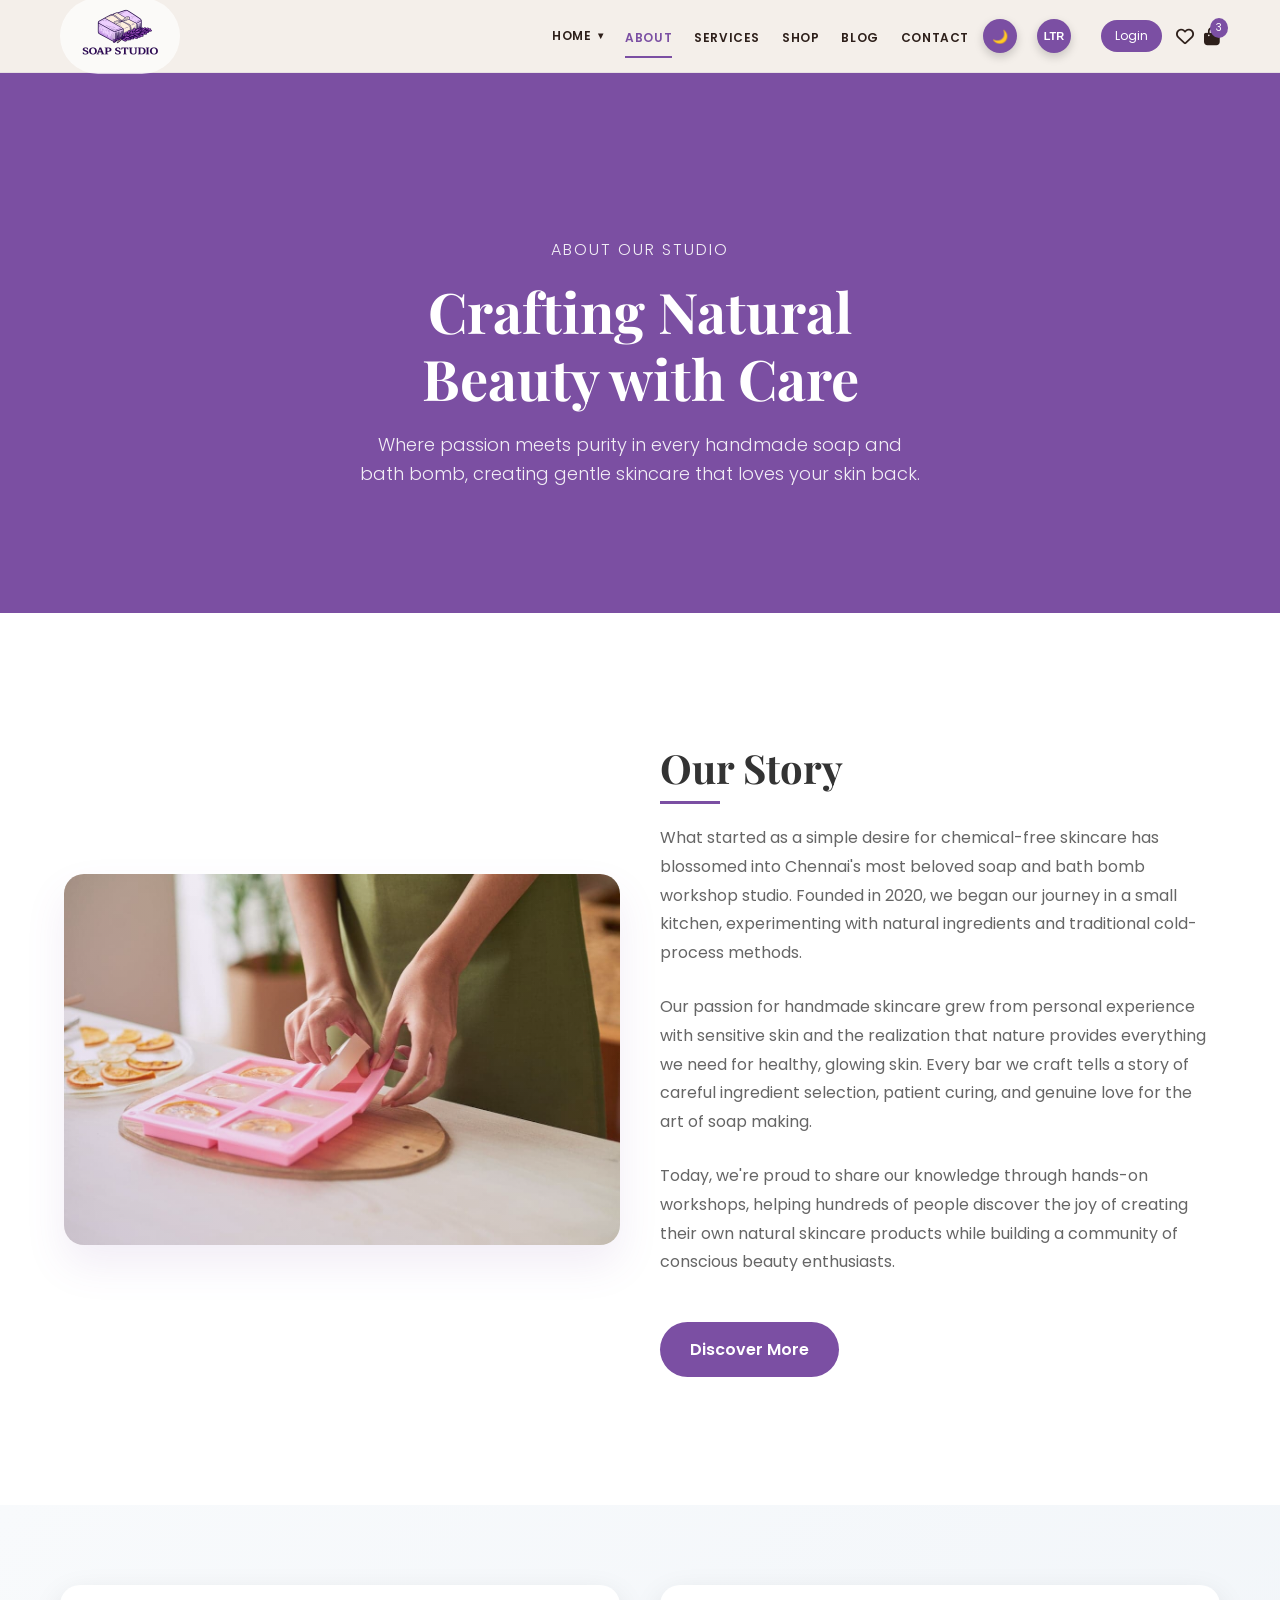
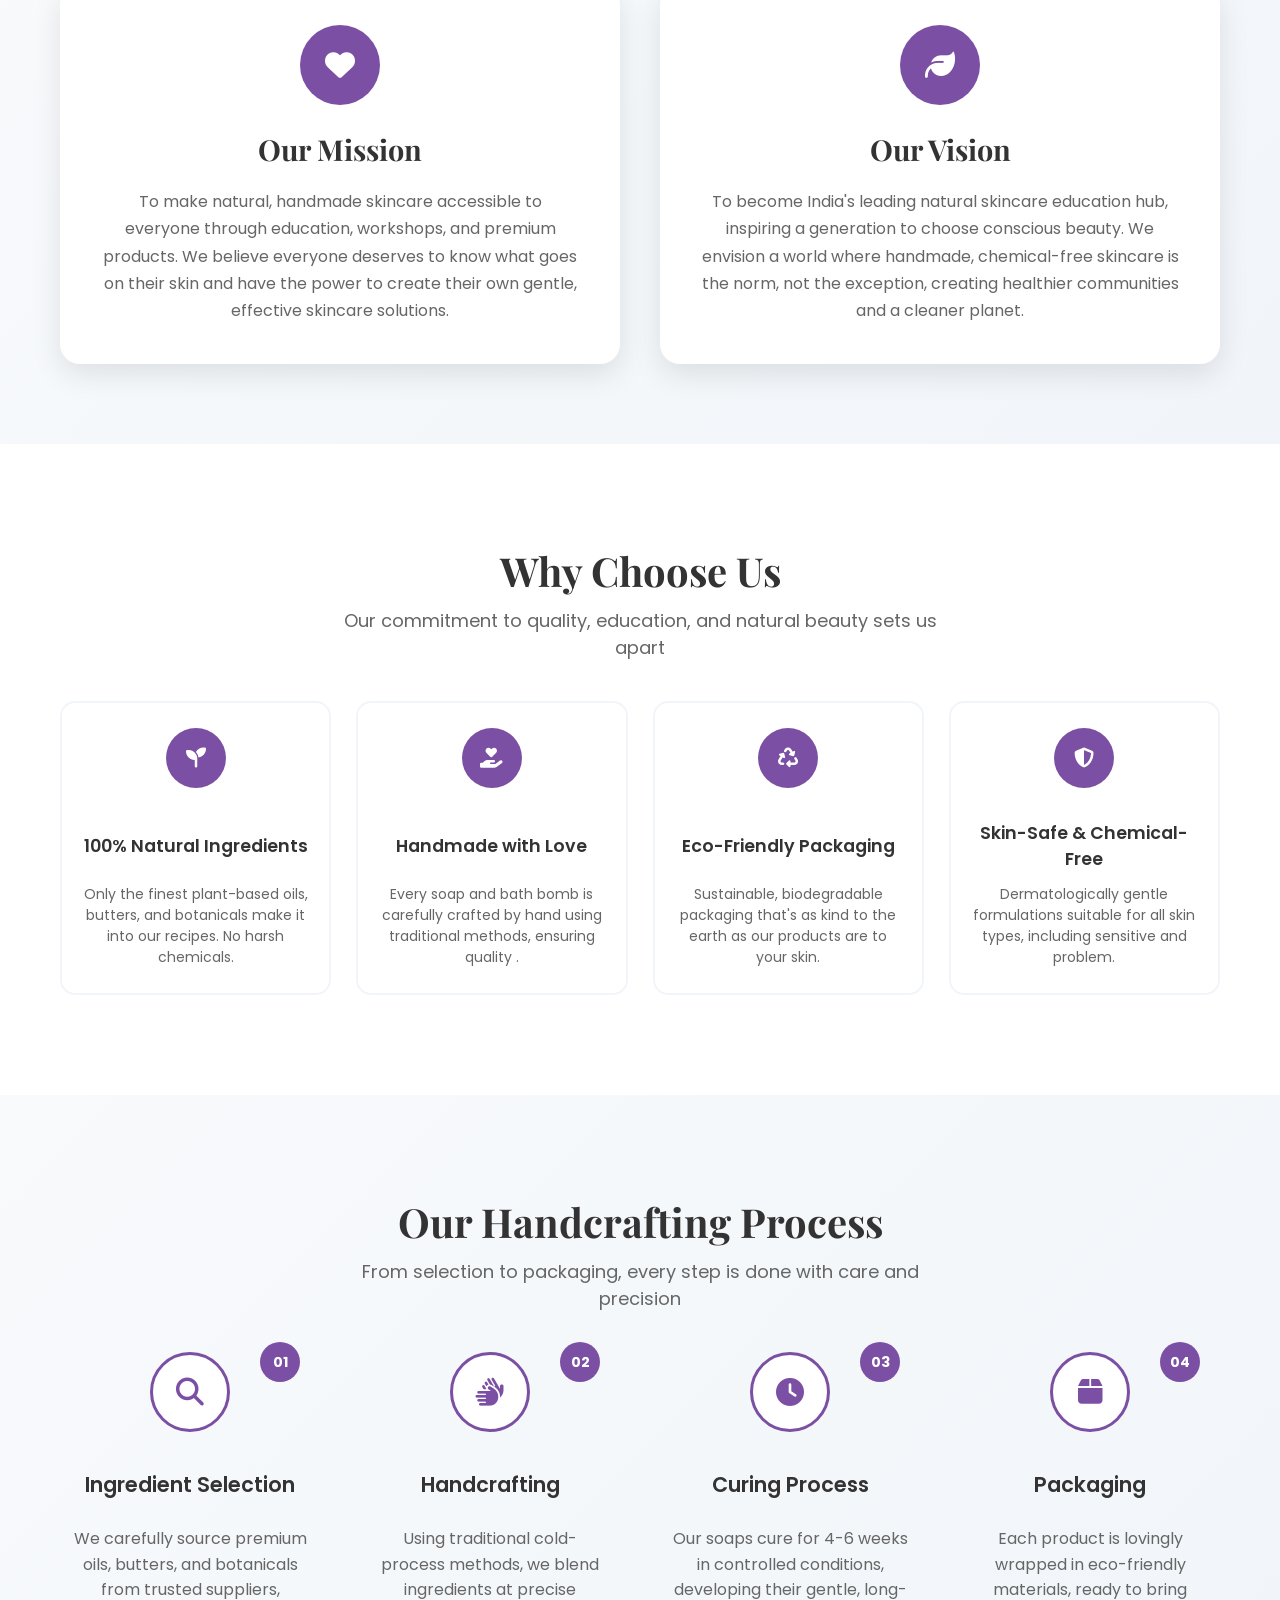
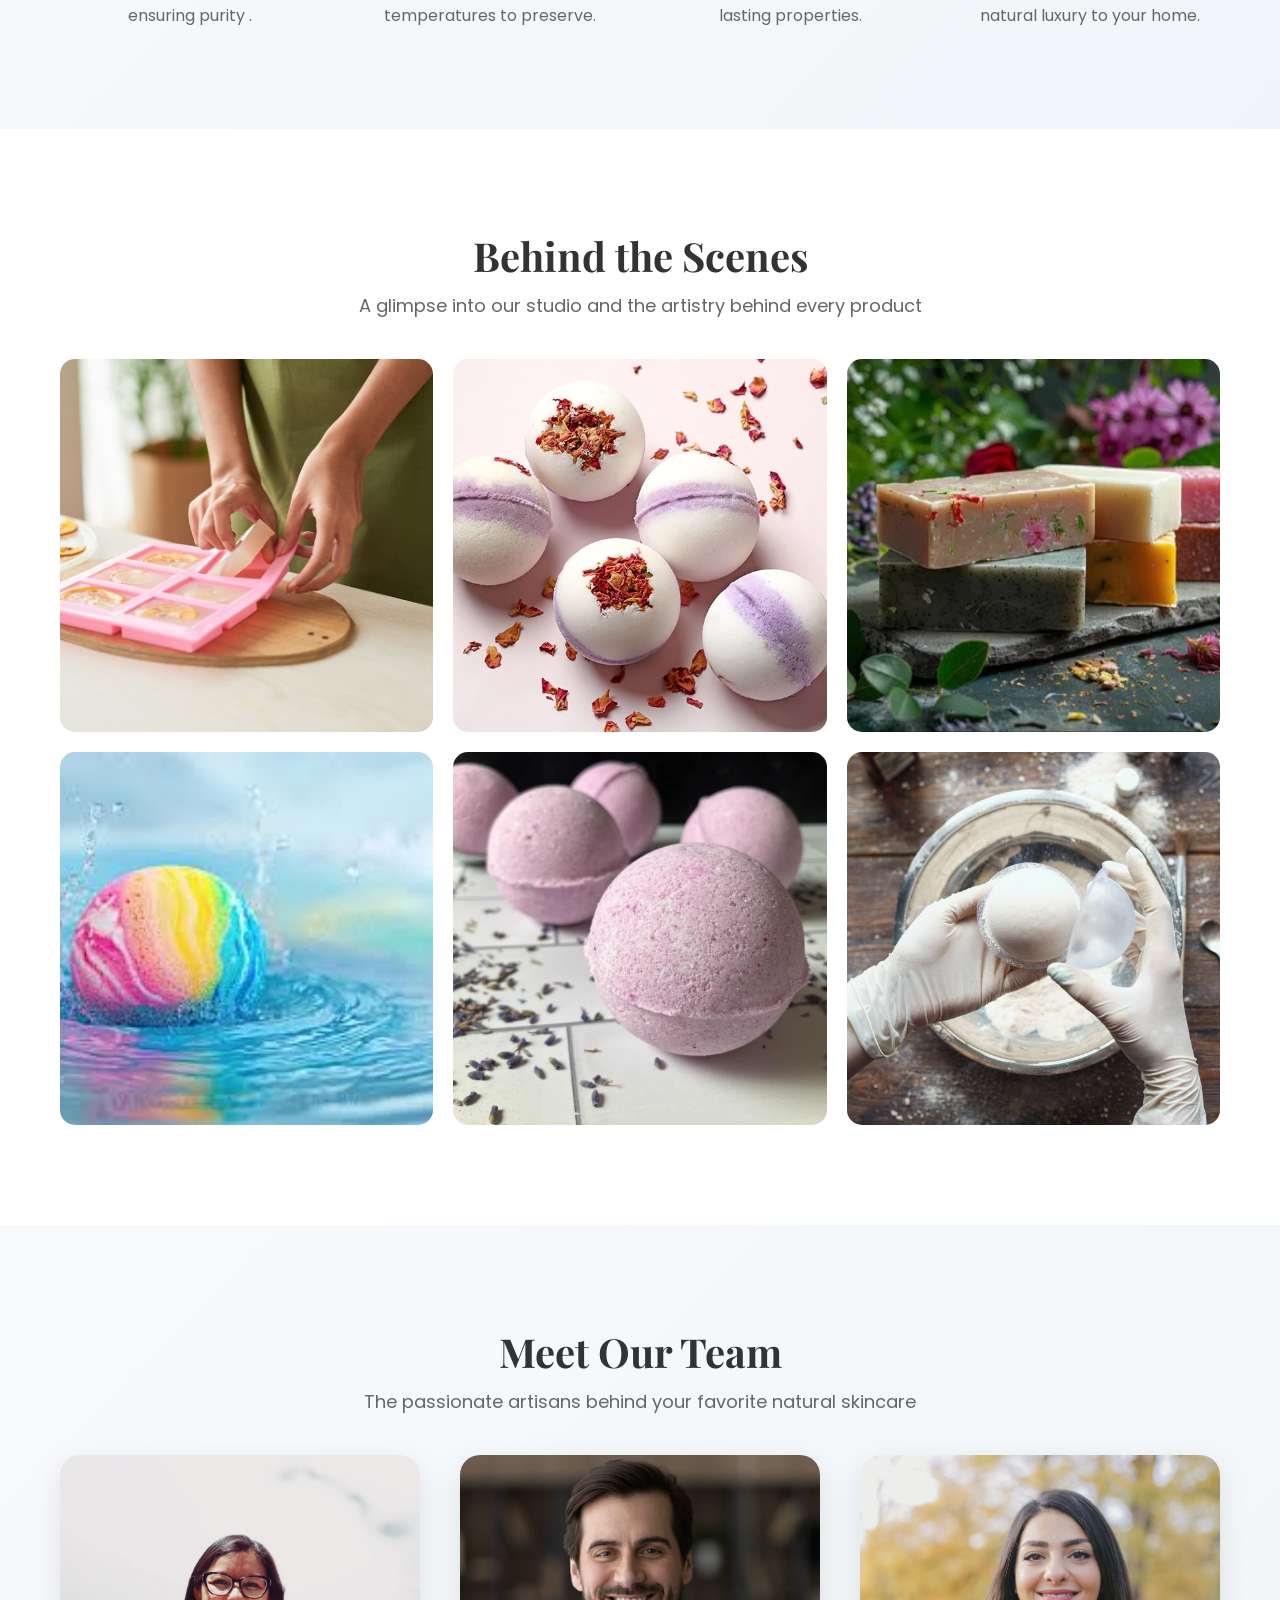
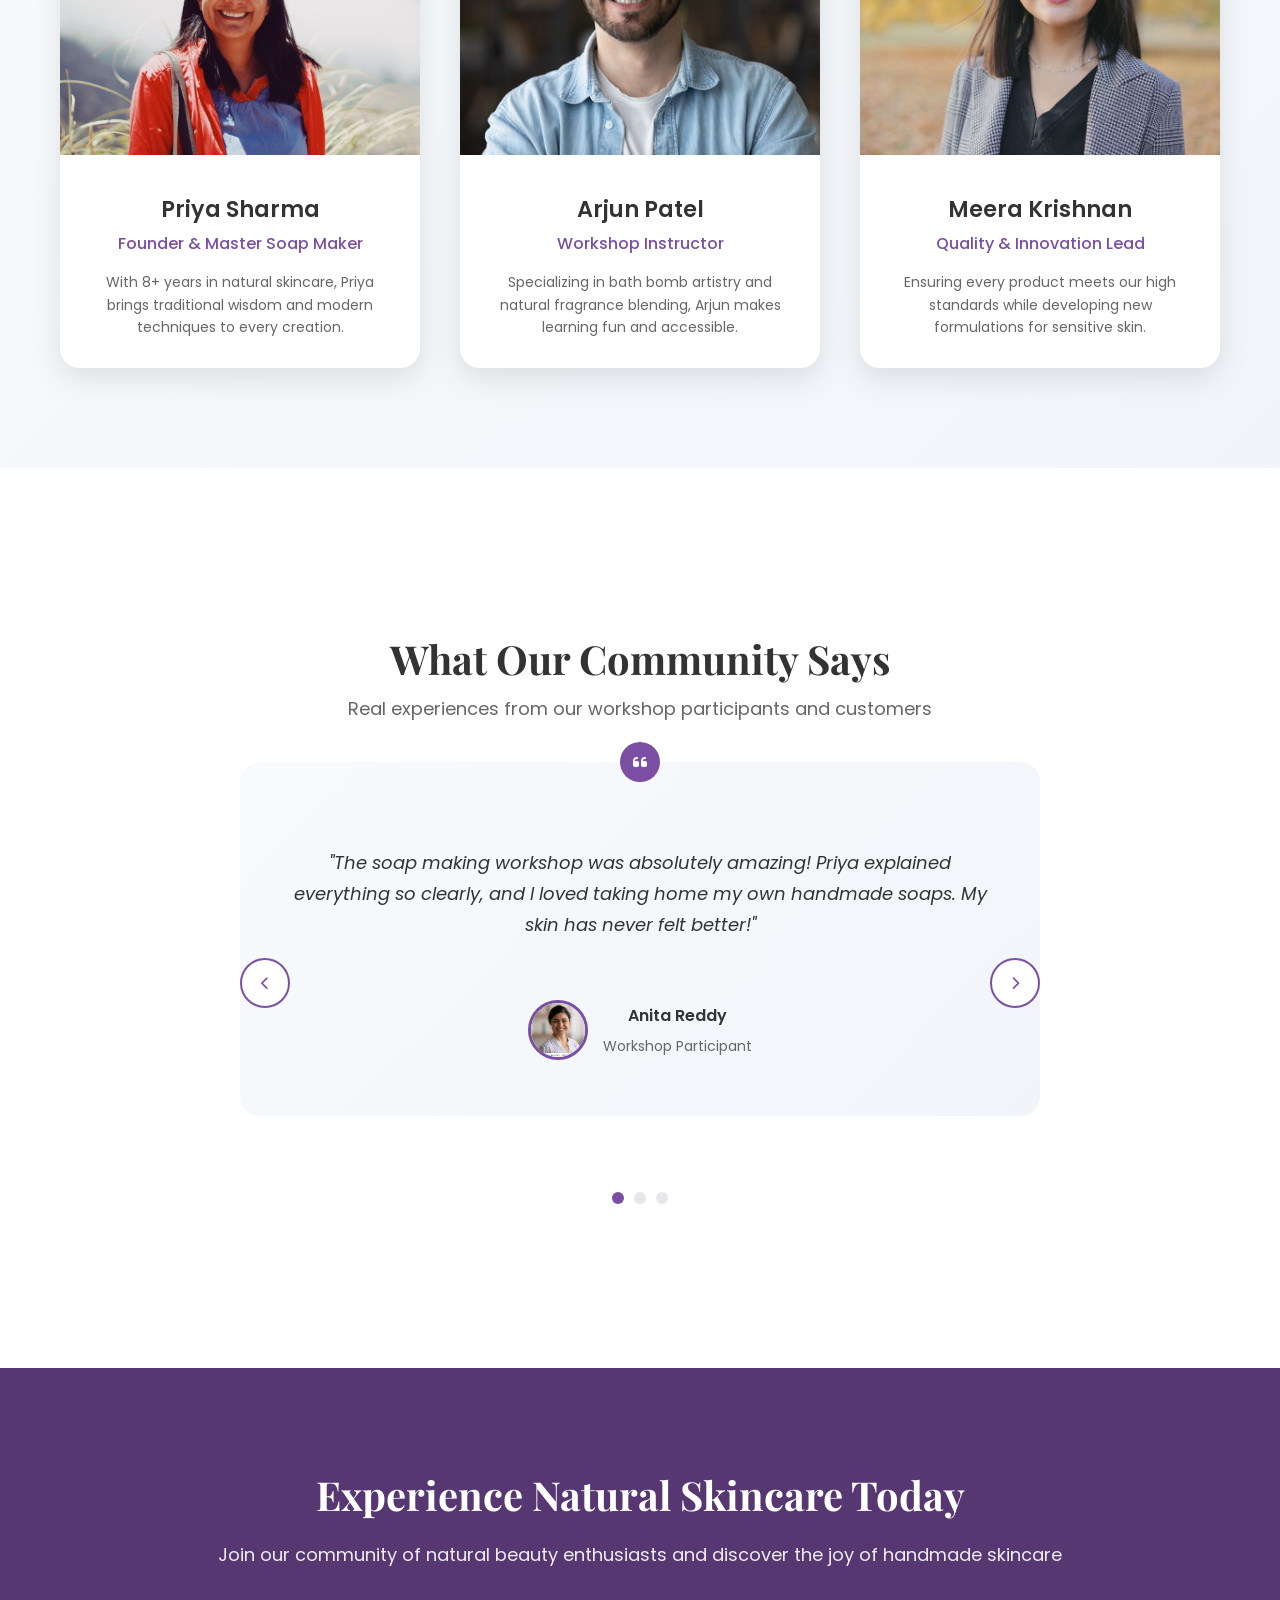
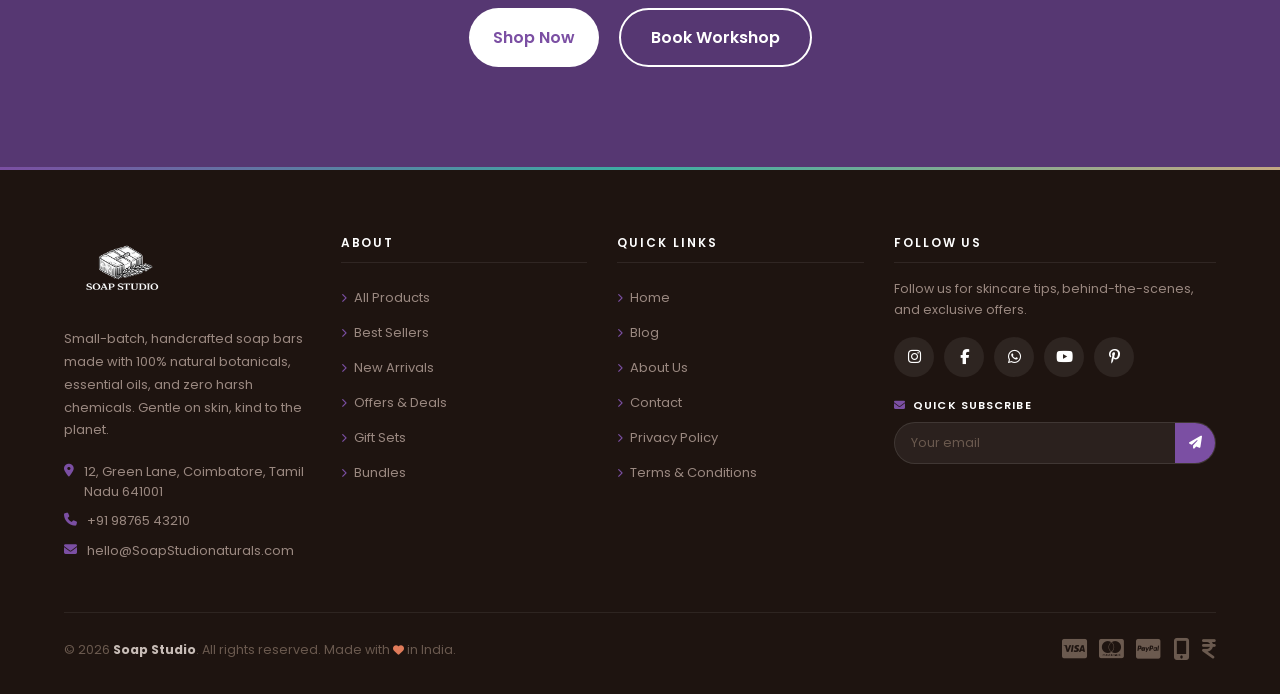
==== commit a95f5847: "Add files via upload" ====
--- a/about.html
+++ b/about.html
@@ -25,11 +25,10 @@
     <nav class="nav-left">
       <ul>
          <li class="dropdown">
-            <a href="#">Home ▾</a>
-
+            <a href="#" class="dropdown-trigger">Home <span class="dropdown-caret">▾</span></a>
             <ul class="dropdown-menu">
-                <li><a href="index.html">Home -1</a></li>
-                <li><a href="home-2.html">Home -2</a></li>
+                <li><a href="index.html">Home 1</a></li>
+                <li><a href="home-2.html">Home 2</a></li>
             </ul>
         </li>
         <li><a href="about.html" class="active">About</a></li>
@@ -77,14 +76,18 @@
        <li><a href="shop.html">Shop</a></li>
        <li><a href="blog.html">Blog</a></li>
        <li><a href="contact.html">Contact</a></li>
-       <li><a href="login.html" style="color:#7b4fa3;font-weight:600;">Login</a></li>
     </ul>
     <div class="mobile-nav-icons">
+      <button class="theme-btn mobile-toggle-btn mobile-theme-toggle" aria-label="Toggle theme">🌙</button>
+      <button class="rtl-btn mobile-toggle-btn mobile-rtl-toggle" aria-label="Toggle RTL">
+        <span class="mobile-rtl-icon">LTR</span>
+      </button>
       <a href="#" title="Wishlist"><i class="fa-regular fa-heart"></i></a>
       <a href="cart.html" title="Cart" class="cart-icon">
         <i class="fa-solid fa-bag-shopping"></i>
         <span class="cart-badge">3</span>
       </a>
+      <a href="login.html" class="mobile-login-btn mobile-login-btn--menu">Login</a>
     </div>
   </nav>
   </header>
@@ -638,4 +641,3 @@
 <script src="js/theme.js"></script>
 </body>
 </html>
-
--- a/css/about.css
+++ b/css/about.css
@@ -420,8 +420,8 @@
     align-items: center;
     justify-content: center;
     text-align: center;
-    margin-top: 92px;
-    padding: 90px 20px 70px;
+    margin-top: 0;
+    padding: 124px 20px 84px;
     overflow: hidden;
 }
 
@@ -506,11 +506,19 @@
     overflow: hidden;
 }
 
+.our-story .container {
+    padding: 18px 24px;
+}
+
 .story-layout {
     display: grid;
     grid-template-columns: 1fr 1fr;
     gap: 40px;
     align-items: center;
+}
+
+.story-layout > * {
+    min-width: 0;
 }
 
 .story-image {
@@ -550,13 +558,16 @@
   .hero-banner {
     margin-top: 0;
     min-height: 40vh;
-    padding: 120px 20px 50px;
+    padding: 108px 20px 56px;
   }
   .hero-title {
     font-size: 2rem;
   }
   .our-story {
     padding: 80px 0;
+  }
+  .our-story .container {
+    padding: 0 20px;
   }
 }
 
@@ -662,6 +673,97 @@
     line-height: 1.7;
 }
 
+@media (max-width: 768px) {
+  .mission-vision {
+    padding: 64px 0;
+  }
+
+  .mission-vision .container {
+    padding: 0 20px;
+  }
+
+  .mv-grid {
+    grid-template-columns: 1fr;
+    gap: 24px;
+  }
+
+  .mv-card {
+    padding: 28px 24px;
+  }
+}
+
+@media (max-width: 360px) {
+  .our-story .container,
+  .mission-vision .container {
+    padding-left: 14px;
+    padding-right: 14px;
+  }
+
+  .story-layout {
+    gap: 18px;
+  }
+
+  .story-image {
+    border-radius: 16px;
+  }
+
+  .story-image img {
+    max-height: 200px;
+  }
+
+  .story-content {
+    text-align: left;
+  }
+
+  .story-content h2 {
+    font-size: 1.45rem;
+    margin-bottom: 18px;
+  }
+
+  .story-content h2::after {
+    left: 0;
+    transform: none;
+  }
+
+  .story-content p {
+    margin-bottom: 16px;
+    font-size: 13px;
+    line-height: 1.65;
+  }
+
+  .discover-btn {
+    width: 100%;
+    max-width: none;
+    padding: 14px 22px;
+  }
+
+  .mv-grid {
+    gap: 18px;
+  }
+
+  .mv-card {
+    padding: 22px 18px;
+    border-radius: 16px;
+  }
+
+  .mv-icon {
+    width: 64px;
+    height: 64px;
+    margin-bottom: 18px;
+    font-size: 24px;
+  }
+
+  .mv-card h3 {
+    font-size: 1.45rem;
+    margin-bottom: 14px;
+  }
+
+  .mv-card p {
+    font-size: 14px;
+    line-height: 1.65;
+  }
+}
+
 /* Values Section */
 .values {
     padding: 100px 0;
@@ -1010,6 +1112,10 @@
     background: white;
 }
 
+.testimonials .container {
+    padding: 24px 24px;
+}
+
 .testimonials-slider {
     position: relative;
     max-width: 800px;
@@ -1038,7 +1144,7 @@
 
 .testimonial-content {
     background: linear-gradient(135deg, #f8fafc 0%, #f1f5f9 100%);
-    padding: 40px;
+    padding: 56px 48px;
     border-radius: 20px;
     text-align: center;
     position: relative;
@@ -1215,6 +1321,7 @@
     justify-content: center;
     text-align: center;
     min-width: 180px;
+    line-height: 1.2;
 }
 
 .btn-primary:hover {
@@ -1238,6 +1345,12 @@
 @media (max-width: 768px) {
   .testimonials {
     padding: 90px 0;
+  }
+  .testimonials .container {
+    padding: 0 20px;
+  }
+  .testimonial-content {
+    padding: 44px 24px;
   }
 }
 
@@ -1584,7 +1697,51 @@
   .footer-grid { grid-template-columns: 1fr; gap: 28px; }
   .footer-col--brand { grid-column: auto; }
   .footer-container { padding: 48px 20px 0; }
-  .footer-bottom { flex-direction: column; align-items: flex-start; gap: 12px; }
+  .footer-grid,
+  .footer-col,
+  .footer-bottom,
+  .footer-bottom-left,
+  .footer-bottom-right {
+    text-align: center;
+  }
+  .footer-col {
+    align-items: center;
+  }
+  .footer-about,
+  .footer-social-sub,
+  .footer-copy,
+  .footer-mini-nl {
+    margin-left: auto;
+    margin-right: auto;
+  }
+  .footer-about,
+  .footer-social-sub,
+  .footer-mini-nl,
+  .footer-nl-form {
+    width: 100%;
+    max-width: 320px;
+  }
+  .footer-contact,
+  .footer-links,
+  .footer-socials,
+  .footer-payments {
+    justify-content: center;
+    align-items: center;
+  }
+  .footer-contact li,
+  .footer-links a,
+  .footer-mini-nl-label {
+    justify-content: center;
+  }
+  .footer-heading::after {
+    margin-left: auto;
+    margin-right: auto;
+  }
+  .footer-bottom {
+    flex-direction: column;
+    align-items: center;
+    gap: 12px;
+  }
   .back-to-top { bottom: 20px; right: 20px; width: 42px; height: 42px; }
 }
 @media (max-width: 768px) {
@@ -1641,3 +1798,58 @@
     overflow-wrap: anywhere;
   }
 }
+
+@media (max-width: 480px) {
+  .our-story {
+    padding: 56px 0;
+  }
+
+  .our-story .container {
+    padding: 0 18px;
+  }
+
+  .story-layout {
+    gap: 22px;
+  }
+
+  .story-image,
+  .story-content {
+    width: 100%;
+  }
+
+  .story-image {
+    border-radius: 18px;
+  }
+
+  .story-image img {
+    max-height: 220px;
+  }
+
+  .story-content {
+    text-align: center;
+  }
+
+  .story-content h2 {
+    font-size: 1.6rem;
+    margin-bottom: 22px;
+    line-height: 1.25;
+    overflow-wrap: anywhere;
+  }
+
+  .story-content h2::after {
+    left: 50%;
+    transform: translateX(-50%);
+  }
+
+  .story-content p {
+    font-size: 14px;
+    line-height: 1.7;
+    margin-bottom: 18px;
+  }
+
+  .story-content .discover-btn {
+    width: 100%;
+    max-width: 240px;
+    text-align: center;
+  }
+}
--- a/css/dark.css
+++ b/css/dark.css
@@ -3027,3 +3027,303 @@
     gap: 15px !important;
   }
 }\n\n/* ===== TABLET - 768px ===== */\n@media (max-width: 768px) {\n  /* Container */\n  .container {\n    padding: 0 20px !important;\n  }\n  \n  /* Header */\n  .header-container {\n    min-height: 65px;\n    padding: 0 20px;\n    gap: 12px;\n  }\n  \n  .site-header .logo-img {\n    height: 50px !important;\n  }\n  \n  .nav-left {\n    display: none !important;\n  }\n  \n  .hamburger {\n    display: flex !important;\n  }\n  \n  .nav-right {\n    gap: 8px;\n  }\n  \n  .theme-btn, .rtl-btn {\n    width: 30px;\n    height: 30px;\n    font-size: 11px;\n  }\n  \n  /* Mobile Navigation */\n  .mobile-nav {\n    display: block !important;\n  }\n  \n  .mobile-nav.active {\n    max-height: 400px;\n  }\n  \n  /* Typography */\n  .hero-title, h1 {\n    font-size: 2.2rem !important;\n  }\n  \n  .section-title, h2 {\n    font-size: 1.8rem !important;\n  }\n  \n  /* Grid Systems */\n  .products-grid {\n    grid-template-columns: repeat(2, 1fr) !important;\n    gap: 20px !important;\n  }\n  \n  .values-grid {\n    grid-template-columns: repeat(2, 1fr) !important;\n    gap: 20px !important;\n  }\n  \n  .team-grid {\n    grid-template-columns: repeat(2, 1fr) !important;\n    gap: 25px !important;\n  }\n  \n  .testimonials-grid {\n    grid-template-columns: 1fr !important;\n    gap: 25px !important;\n  }\n  \n  /* Hero Section */\n  .hero-content {\n    text-align: center;\n    padding: 0 20px;\n  }\n  \n  .hero-img {\n    margin-top: 30px;\n  }\n  \n  /* Sections */\n  .hero,\n  .section {\n    padding: 60px 0 !important;\n  }\n  \n  /* Contact Form */\n  .contact-content {\n    grid-template-columns: 1fr !important;\n    gap: 40px !important;\n  }\n  \n  .form-container {\n    padding: 30px 25px !important;\n  }\n  \n  .form-row {\n    grid-template-columns: 1fr !important;\n    gap: 20px !important;\n  }\n  \n  /* Workshop Section */\n  .workshop-cards {\n    grid-template-columns: 1fr !important;\n    gap: 25px !important;\n  }\n  \n  .workshop-card-horizontal {\n    flex-direction: column !important;\n  }\n  \n  .workshop-image {\n    width: 100% !important;\n    height: 200px !important;\n  }\n  \n  /* Footer */\n  .footer-grid {\n    grid-template-columns: repeat(2, 1fr) !important;\n    gap: 30px !important;\n  }\n  \n  /* Shop Page */\n  .main-layout {\n    grid-template-columns: 1fr !important;\n  }\n  \n  .filter-sidebar {\n    display: none !important;\n  }\n  \n  .product-grid {\n    grid-template-columns: repeat(2, 1fr) !important;\n    gap: 20px !important;\n  }\n  \n  /* Blog Page */\n  .bg-layout {\n    grid-template-columns: 1fr !important;\n  }\n  \n  .bs-sidebar {\n    display: none !important;\n  }\n  \n  .bg-grid {\n    grid-template-columns: 1fr !important;\n    gap: 25px !important;\n  }\n}\n\n/* ===== DESKTOP SMALL - 1024px ===== */\n@media (max-width: 1024px) {\n  /* Header */\n  .header-container {\n    min-height: 68px;\n    gap: 15px;\n  }\n  \n  .site-header .logo-img {\n    height: 54px !important;\n  }\n  \n  .nav-left ul {\n    gap: 18px;\n  }\n  \n  .nav-left a {\n    font-size: 11px;\n  }\n  \n  /* Grid Systems */\n  .products-grid {\n    grid-template-columns: repeat(3, 1fr) !important;\n    gap: 25px !important;\n  }\n  \n  .values-grid {\n    grid-template-columns: repeat(4, 1fr) !important;\n    gap: 20px !important;\n  }\n  \n  .team-grid {\n    grid-template-columns: repeat(3, 1fr) !important;\n    gap: 25px !important;\n  }\n  \n  /* Contact Form */\n  .contact-content {\n    gap: 50px !important;\n  }\n  \n  /* Shop Page */\n  .product-grid {\n    grid-template-columns: repeat(3, 1fr) !important;\n    gap: 25px !important;\n  }\n  \n  /* Blog Page */\n  .bg-grid {\n    grid-template-columns: repeat(2, 1fr) !important;\n    gap: 30px !important;\n  }\n}\n\n/* ===== LARGE DESKTOP - 1200px+ ===== */\n@media (min-width: 1200px) {\n  .container {\n    max-width: 1200px;\n    margin: 0 auto;\n  }\n  \n  .products-grid {\n    grid-template-columns: repeat(4, 1fr) !important;\n  }\n  \n  .bg-grid {\n    grid-template-columns: repeat(3, 1fr) !important;\n  }\n}\n\n/* ===== NAVIGATION RESPONSIVE FIXES ===== */\n@media (max-width: 992px) {\n  .nav-left {\n    display: none !important;\n  }\n  \n  .hamburger {\n    display: flex !important;\n  }\n  \n  .mobile-nav {\n    display: block !important;\n  }\n}\n\n@media (min-width: 993px) {\n  .mobile-nav {\n    display: none !important;\n  }\n  \n  .hamburger {\n    display: none !important;\n  }\n}\n\n/* ===== SPECIFIC PAGE RESPONSIVE FIXES ===== */\n\n/* Home Page Hero */\n@media (max-width: 768px) {\n  .hero-slide {\n    flex-direction: column;\n    text-align: center;\n    padding: 40px 20px;\n  }\n  \n  .hero-content {\n    order: 2;\n  }\n  \n  .hero-img {\n    order: 1;\n    margin-bottom: 30px;\n  }\n}\n\n/* About Page */\n@media (max-width: 768px) {\n  .about-content {\n    grid-template-columns: 1fr !important;\n    gap: 30px !important;\n  }\n  \n  .about-stats {\n    grid-template-columns: repeat(2, 1fr) !important;\n  }\n}\n\n/* Service Page */\n@media (max-width: 768px) {\n  .story-section .container,\n  .mission-section .container {\n    grid-template-columns: 1fr !important;\n    gap: 30px !important;\n  }\n}\n\n/* Cart Page */\n@media (max-width: 768px) {\n  .cart-shell {\n    grid-template-columns: 1fr !important;\n    gap: 30px !important;\n  }\n  \n  .cart-item {\n    flex-direction: column !important;\n    align-items: flex-start !important;\n    gap: 15px !important;\n  }\n}\n\n/* Login Page */\n@media (max-width: 768px) {\n  .login-page,\n  .register-page {\n    grid-template-columns: 1fr !important;\n  }\n  \n  .login-visual,\n  .register-visual {\n    display: none !important;\n  }\n  \n  .login-form-panel,\n  .register-form-panel {\n    padding: 40px 30px !important;\n  }\n}\n\n/* ===== UTILITY RESPONSIVE CLASSES ===== */\n@media (max-width: 768px) {\n  .hide-mobile {\n    display: none !important;\n  }\n  \n  .show-mobile {\n    display: block !important;\n  }\n  \n  .text-center-mobile {\n    text-align: center !important;\n  }\n  \n  .full-width-mobile {\n    width: 100% !important;\n  }\n}\n\n@media (min-width: 769px) {\n  .hide-desktop {\n    display: none !important;\n  }\n  \n  .show-desktop {\n    display: block !important;\n  }\n}\n\n/* ===== SCROLL AND OVERFLOW FIXES ===== */\n@media (max-width: 768px) {\n  body {\n    overflow-x: hidden !important;\n  }\n  \n  .container {\n    overflow-x: hidden !important;\n  }\n  \n  /* Horizontal scroll for collections */\n  .collection-grid,\n  .kit-grid {\n    overflow-x: auto !important;\n    scroll-snap-type: x mandatory;\n    -webkit-overflow-scrolling: touch;\n  }\n  \n  .collection-item,\n  .kit-card {\n    scroll-snap-align: start;\n    flex-shrink: 0;\n  }\n}\n\n/* ===== TOUCH IMPROVEMENTS ===== */\n@media (max-width: 768px) {\n  /* Larger touch targets */\n  .btn-primary,\n  .add-to-cart,\n  .book-btn,\n  .submit-btn {\n    min-height: 44px !important;\n    padding: 12px 24px !important;\n  }\n  \n  /* Better spacing for touch */\n  .nav-right a,\n  .social-btn {\n    min-width: 44px !important;\n    min-height: 44px !important;\n    display: flex !important;\n    align-items: center !important;\n    justify-content: center !important;\n  }\n}\n\n/* ===== PERFORMANCE OPTIMIZATIONS ===== */\n@media (max-width: 768px) {\n  /* Reduce animations on mobile */\n  * {\n    animation-duration: 0.2s !important;\n    transition-duration: 0.2s !important;\n  }\n  \n  /* Optimize images */\n  img {\n    max-width: 100% !important;\n    height: auto !important;\n  }\n  \n  /* Reduce shadows on mobile */\n  .product-card,\n  .blog-card,\n  .form-container {\n    box-shadow: 0 2px 10px rgba(0,0,0,0.1) !important;\n  }\n}
+/* Theme-aware logo handling */
+.site-header .logo,
+.login-page .footer-logo,
+.register-page .footer-logo {
+  display: inline-flex;
+  align-items: center;
+  justify-content: center;
+  padding: 6px 12px;
+  border-radius: 999px;
+  background: rgba(255, 255, 255, 0.7);
+  transition: background 0.3s ease, box-shadow 0.3s ease;
+}
+
+body.dark .site-header .logo,
+body.dark .login-page .footer-logo,
+body.dark .register-page .footer-logo,
+body.dark-mode .site-header .logo,
+body.dark-mode .login-page .footer-logo,
+body.dark-mode .register-page .footer-logo {
+  background: rgba(255, 255, 255, 0.08);
+  box-shadow: 0 10px 24px rgba(0, 0, 0, 0.22);
+}
+
+body.dark .logo-img[data-theme-logo="true"],
+body.dark-mode .logo-img[data-theme-logo="true"] {
+  filter: none !important;
+}
+
+/* Structured header dropdowns */
+.nav-left .dropdown {
+  position: relative;
+}
+
+.nav-left .dropdown-trigger {
+  display: inline-flex;
+  align-items: center;
+  gap: 6px;
+}
+
+.nav-left .dropdown-caret {
+  font-size: 10px;
+  line-height: 1;
+  transition: transform 0.25s ease;
+}
+
+.nav-left .dropdown:hover .dropdown-caret {
+  transform: rotate(180deg);
+}
+
+.nav-left .dropdown-menu {
+  min-width: 210px !important;
+  padding: 10px !important;
+  border: 1px solid rgba(45, 31, 26, 0.08);
+  border-radius: 18px !important;
+  background: rgba(255, 255, 255, 0.98) !important;
+  box-shadow: 0 22px 45px rgba(45, 31, 26, 0.12) !important;
+  backdrop-filter: blur(10px);
+}
+
+.nav-left .dropdown-menu li {
+  width: 100%;
+}
+
+.nav-left .dropdown-menu a {
+  display: flex !important;
+  align-items: center;
+  justify-content: space-between;
+  padding: 12px 14px !important;
+  border: 0 !important;
+  border-radius: 14px;
+  font-size: 13px !important;
+  font-weight: 600;
+  text-transform: none !important;
+  letter-spacing: 0.01em;
+  transition: background 0.25s ease, color 0.25s ease, transform 0.25s ease, box-shadow 0.25s ease;
+}
+
+.nav-left .dropdown-menu a::after {
+  display: none !important;
+}
+
+.nav-left .dropdown-menu a::before {
+  content: "";
+  width: 8px;
+  height: 8px;
+  border-radius: 50%;
+  background: linear-gradient(135deg, #7b4fa3, #c9a7e8);
+  box-shadow: 0 0 0 4px rgba(123, 79, 163, 0.08);
+}
+
+.nav-left .dropdown-menu a:hover,
+.nav-left .dropdown-menu a.active {
+  background: linear-gradient(135deg, #f8f1ff, #fdf7f1) !important;
+  transform: translateX(2px);
+  box-shadow: inset 0 0 0 1px rgba(123, 79, 163, 0.12);
+}
+
+body.dark .nav-left .dropdown-menu,
+body.dark-mode .nav-left .dropdown-menu {
+  background: #162030 !important;
+  border-color: rgba(255, 255, 255, 0.08);
+  box-shadow: 0 22px 45px rgba(0, 0, 0, 0.35) !important;
+}
+
+body.dark .nav-left .dropdown-menu a:hover,
+body.dark .nav-left .dropdown-menu a.active,
+body.dark-mode .nav-left .dropdown-menu a:hover,
+body.dark-mode .nav-left .dropdown-menu a.active {
+  background: rgba(123, 79, 163, 0.18) !important;
+}
+
+body.dark .nav-left .dropdown-menu a::before,
+body.dark-mode .nav-left .dropdown-menu a::before {
+  box-shadow: 0 0 0 4px rgba(201, 167, 232, 0.12);
+}
+
+@media (max-width: 360px) {
+  body.page-shop .product-grid {
+    grid-template-columns: 1fr !important;
+    gap: 14px !important;
+  }
+
+  body.page-shop .product-badge {
+    top: 12px !important;
+    left: 12px !important;
+    right: auto !important;
+    max-width: calc(100% - 24px) !important;
+    padding: 6px 12px !important;
+    font-size: 10px !important;
+    letter-spacing: 0.08em !important;
+    text-align: center !important;
+  }
+}
+
+@media (max-width: 360px) {
+  html,
+  body {
+    width: 100%;
+    max-width: 100%;
+    overflow-x: hidden !important;
+  }
+
+  body {
+    position: relative;
+  }
+
+  .container,
+  .header-container,
+  .footer-container,
+  .cart-shell,
+  .cart-hero,
+  .login-form-panel,
+  .register-form-panel,
+  .reg-form-panel,
+  .form-container,
+  .product-carousel-container,
+  .collection-header .container,
+  .main-layout .container,
+  .bg-layout,
+  .pp-wrap,
+  .pp-container,
+  .rp-section,
+  .service-story .container,
+  .service-mission .container,
+  .our-story .container,
+  .mission-vision .container {
+    width: 100%;
+    max-width: 100%;
+    padding-left: 14px !important;
+    padding-right: 14px !important;
+    box-sizing: border-box;
+  }
+
+  .site-header,
+  section,
+  main,
+  footer,
+  .hero,
+  .hero-banner,
+  .collection-header,
+  .workshops,
+  .testimonials,
+  .aw-section,
+  .tr-section,
+  .ib-section {
+    overflow-x: hidden !important;
+  }
+
+  .footer-grid,
+  .contact-content,
+  .cart-shell,
+  .bg-layout,
+  .bg-grid,
+  .tr-grid,
+  .tr-bottom-row,
+  .aw-grid,
+  .team-grid,
+  .values-grid,
+  .workshop-cards,
+  .workshop-grid,
+  .mv-grid,
+  .story-layout,
+  .service-values,
+  .service-team,
+  .faq-grid {
+    grid-template-columns: 1fr !important;
+    gap: 16px !important;
+  }
+
+  .top-bar,
+  .sort-container,
+  .cart-header-inner,
+  .cart-item-bottom,
+  .rp-header,
+  .reg-btn-row {
+    flex-direction: column !important;
+    align-items: stretch !important;
+    gap: 12px !important;
+  }
+
+  .sort-select,
+  .mobile-filter-toggle,
+  .top-bar > *,
+  .sort-container > *,
+  .contact-content > *,
+  .bg-layout > *,
+  .pp-container > *,
+  .cart-shell > * {
+    min-width: 0 !important;
+    width: 100%;
+    max-width: 100%;
+  }
+
+  .filter-sidebar,
+  .top-bar,
+  .cart-items-panel,
+  .cart-summary-card,
+  .cart-note-card,
+  .mv-card,
+  .value-card,
+  .team-member,
+  .testimonial-card,
+  .product-card,
+  .blog-card,
+  .tr-card,
+  .aw-card,
+  .form-container,
+  .reg-form-box,
+  .form-box {
+    border-radius: 16px !important;
+  }
+
+  .form-container,
+  .reg-form-box,
+  .form-box,
+  .cart-items-panel,
+  .cart-summary-card,
+  .cart-note-card,
+  .filter-sidebar {
+    padding: 18px !important;
+  }
+
+  img,
+  video,
+  iframe,
+  svg {
+    max-width: 100% !important;
+    height: auto;
+  }
+
+  body.page-home .hero-slide,
+  body.page-home2 .hero-slide,
+  body.page-product .pp-container,
+  body.page-cart .cart-layout,
+  body.page-login .login-page,
+  body.page-register .reg-page {
+    grid-template-columns: 1fr !important;
+  }
+
+  body.page-shop .sort-select {
+    min-width: 0 !important;
+  }
+
+  body.page-blog .tr-card--small,
+  body.page-blog .tr-card--featured .tr-card-inner,
+  body.page-shop .tr-card--small,
+  body.page-shop .tr-card--featured .tr-card-inner {
+    grid-template-columns: 1fr !important;
+  }
+
+  body.page-product .rp-track {
+    grid-template-columns: 1fr !important;
+    gap: 14px !important;
+  }
+
+  body.page-product .rp-card,
+  body.page-product .rp-media {
+    min-width: 0 !important;
+  }
+}
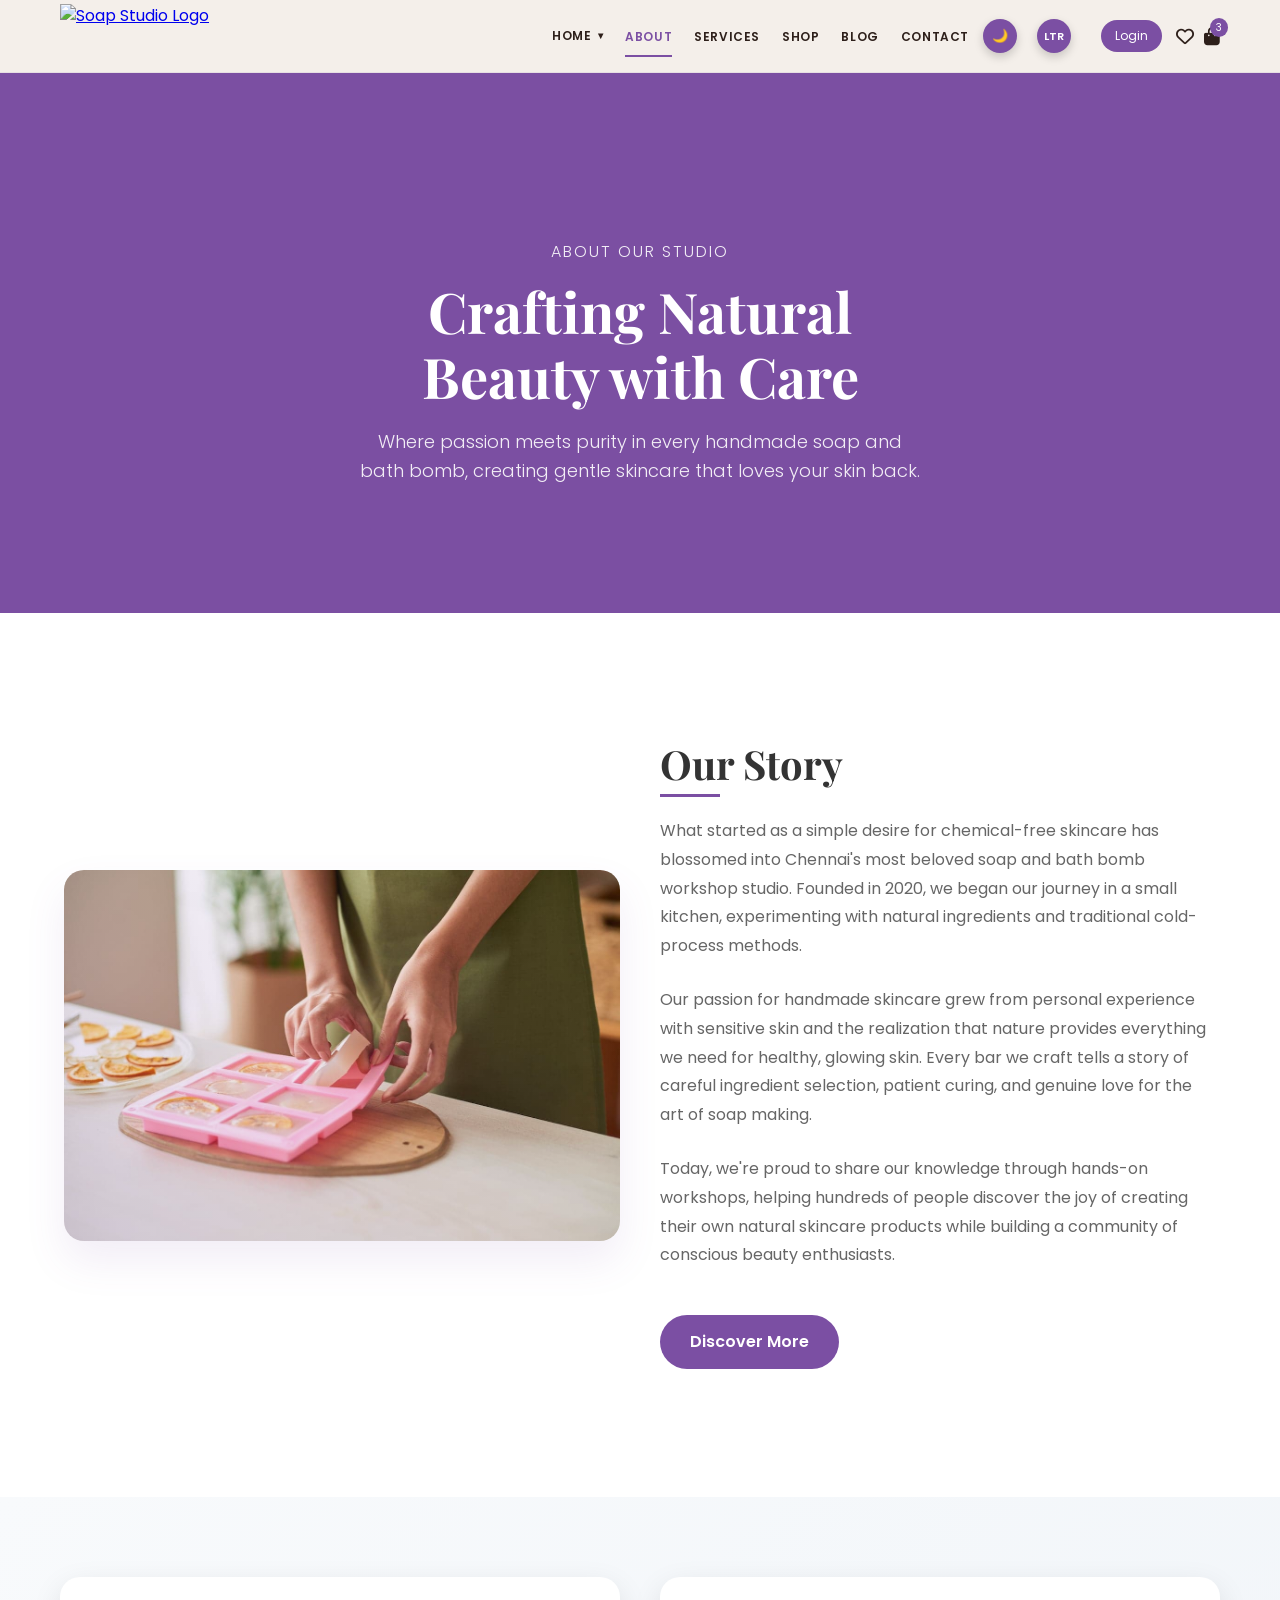
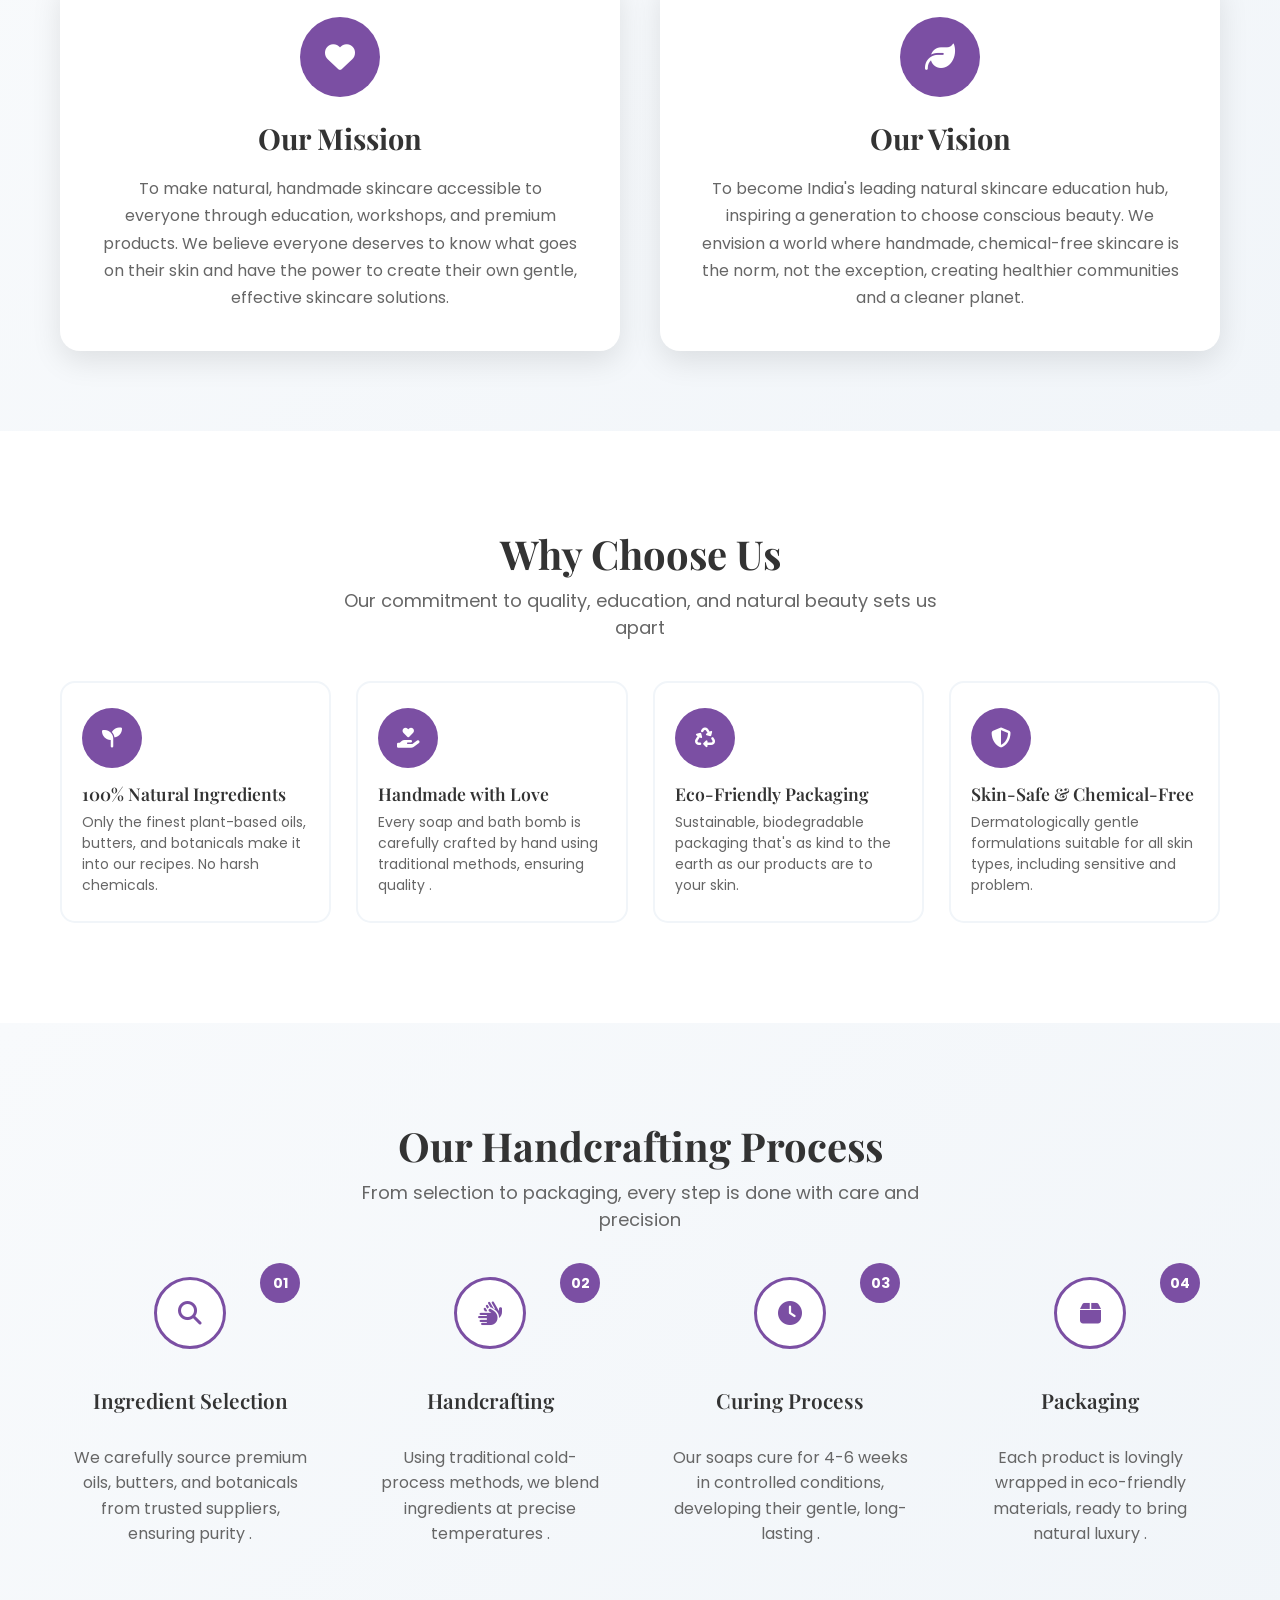
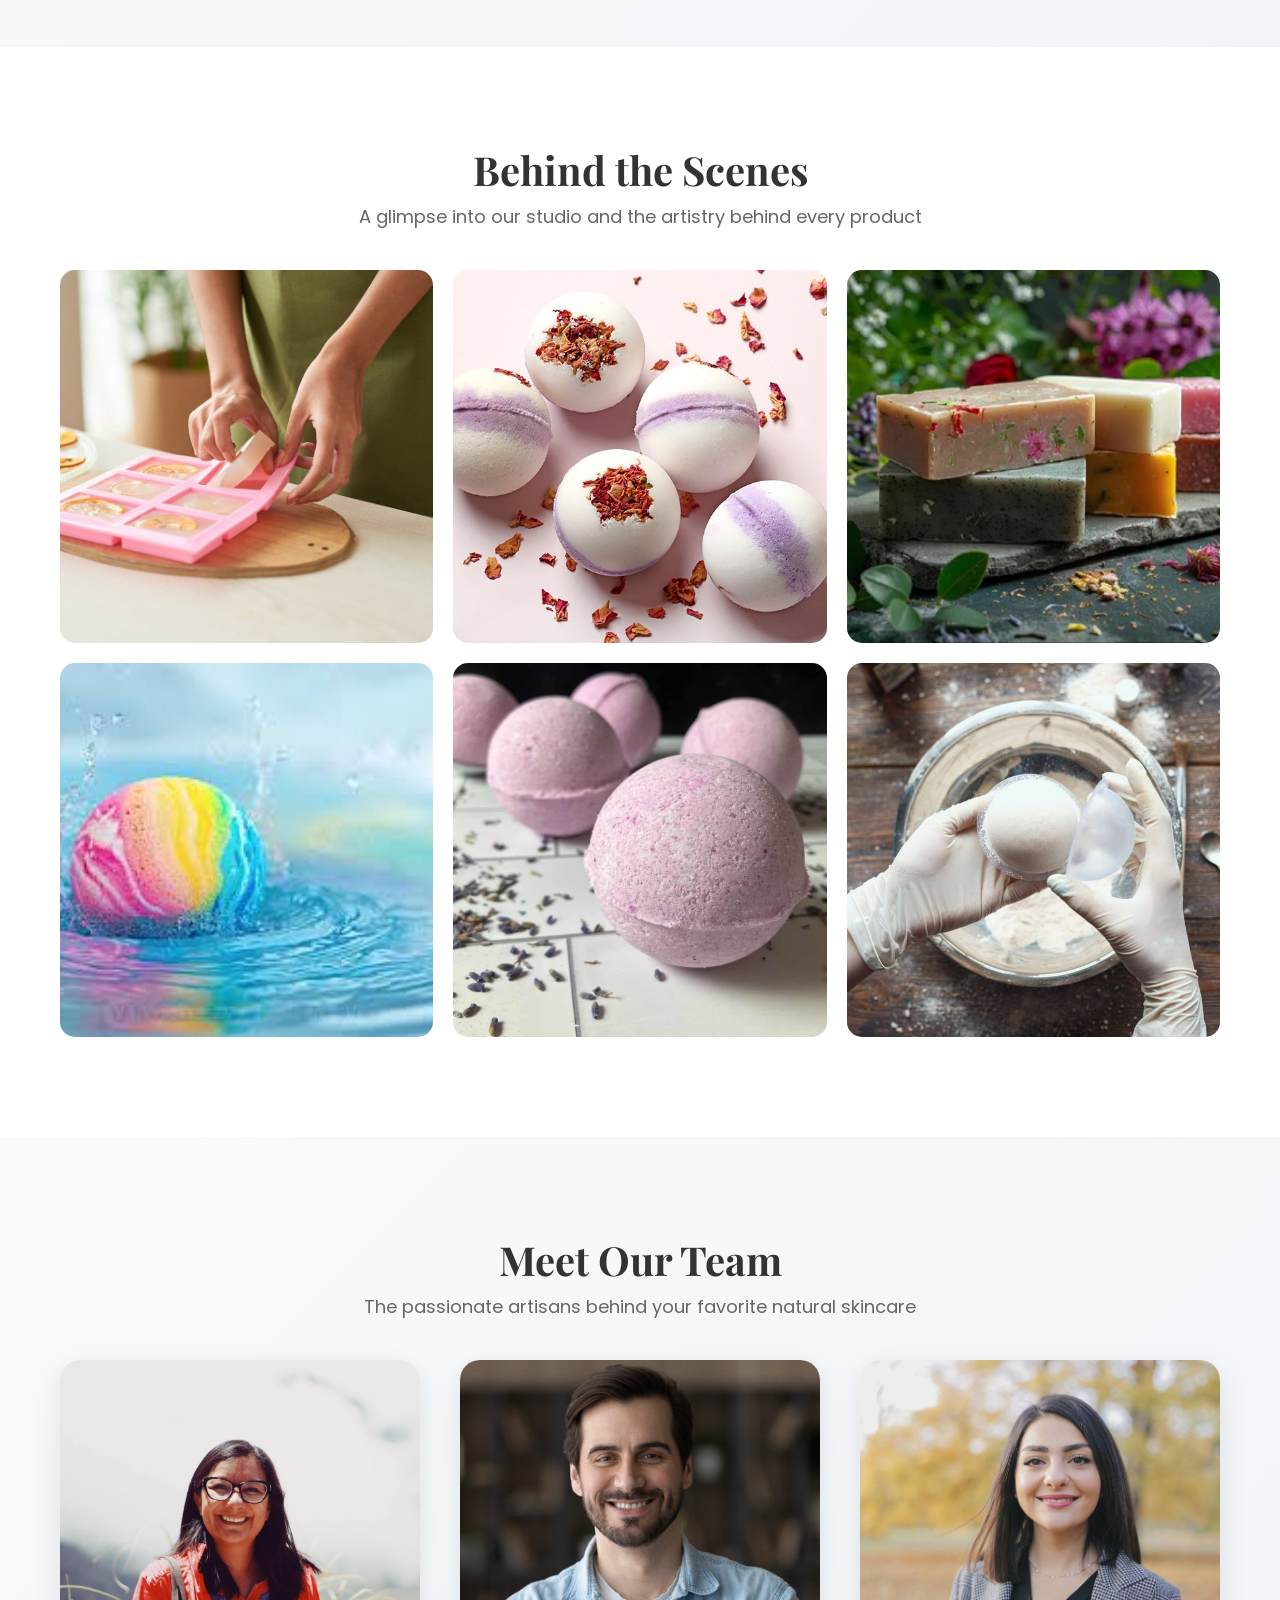
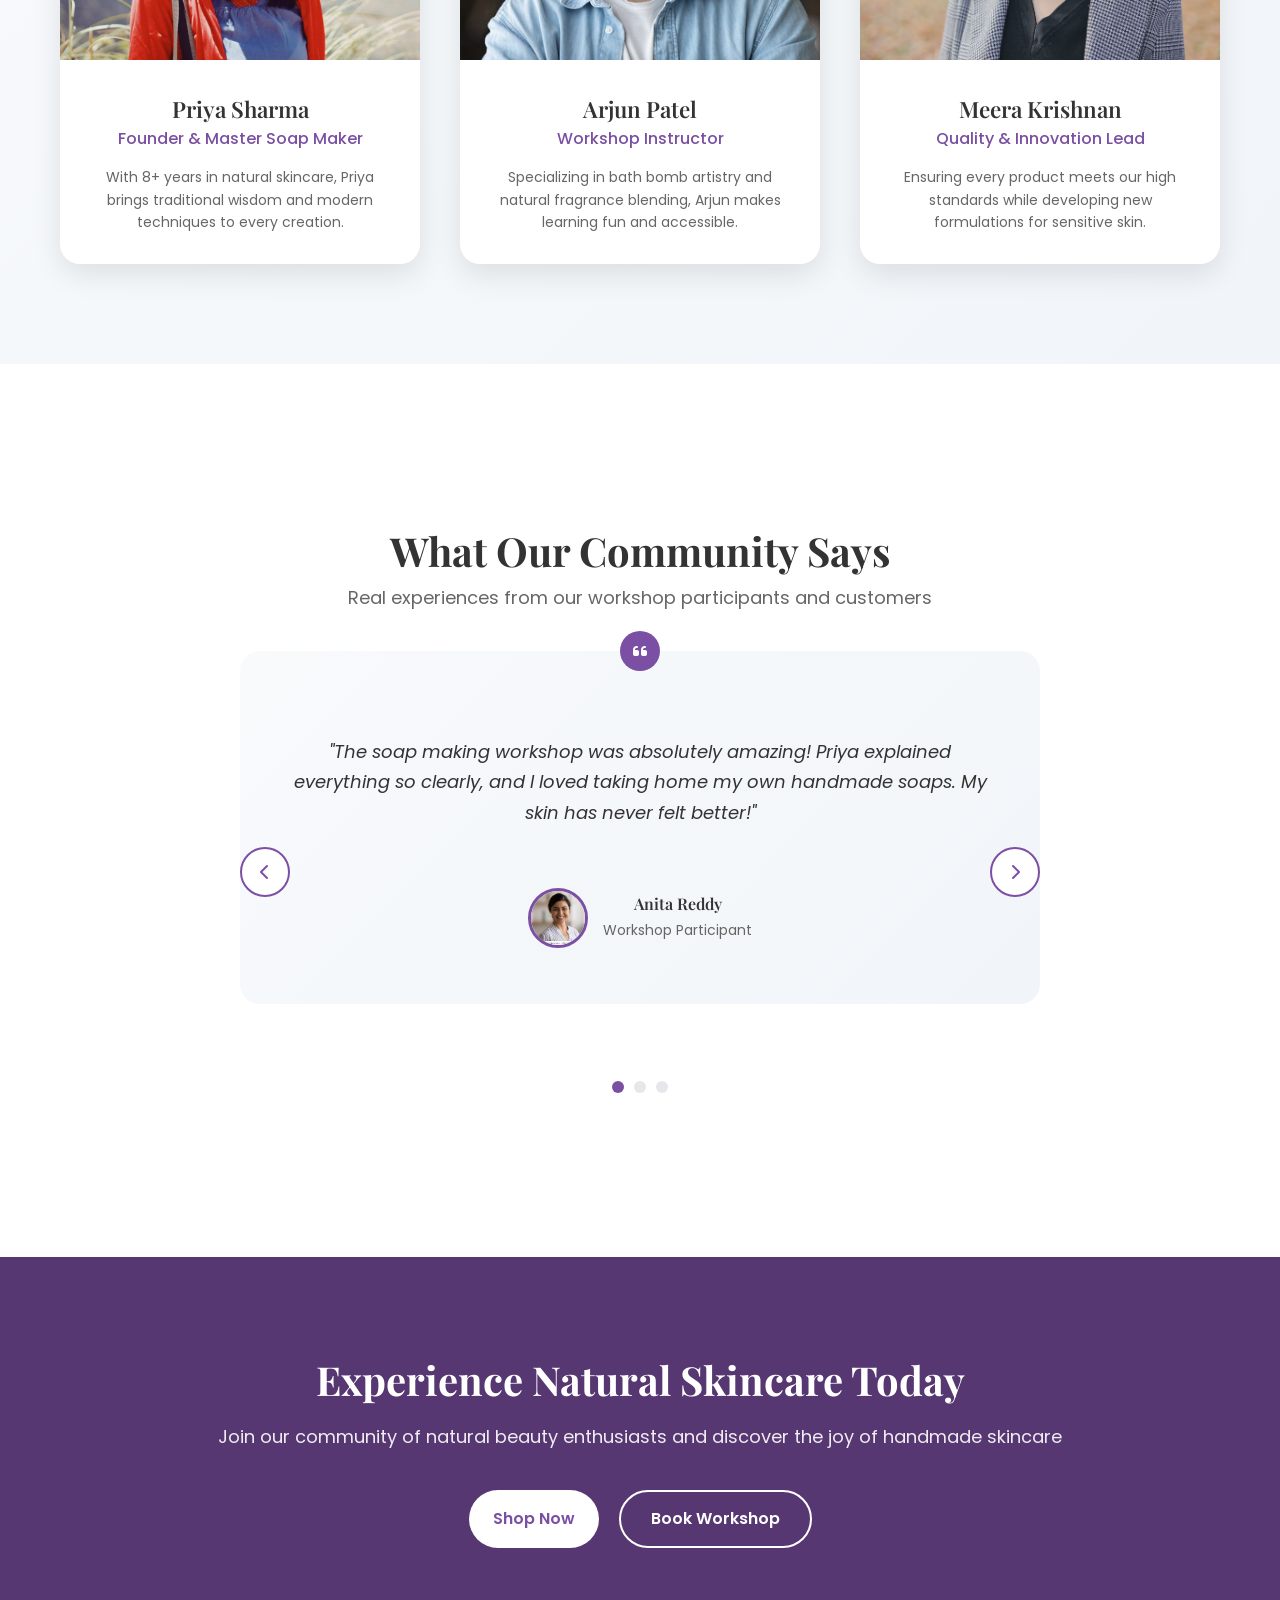
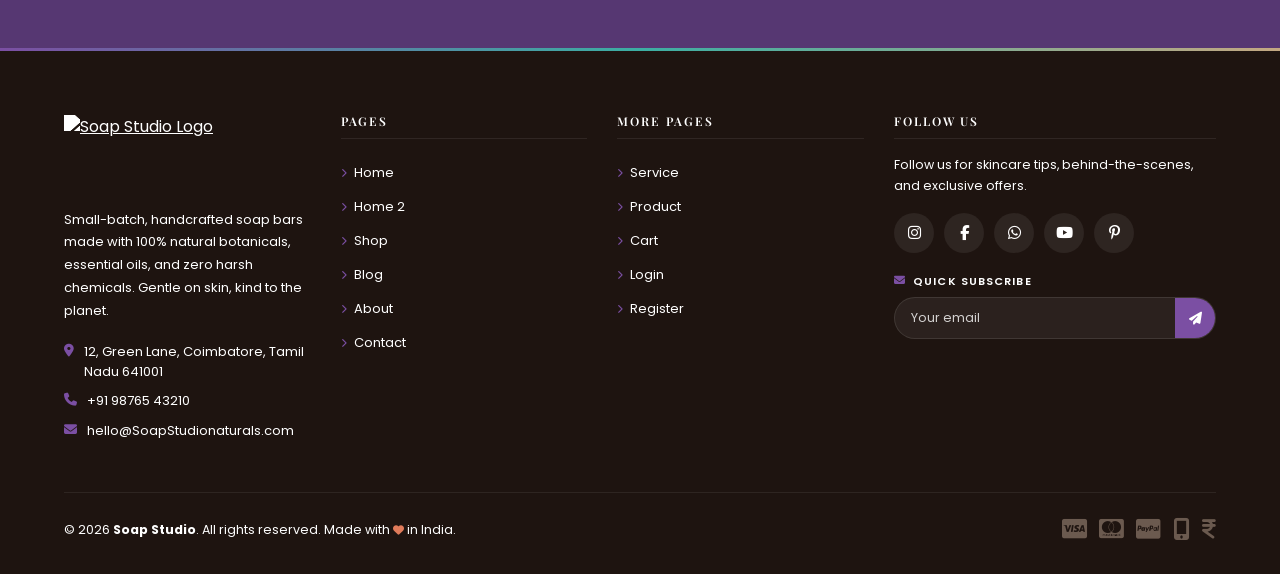
==== commit f3f57a22: "Add files via upload" ====
--- a/about.html
+++ b/about.html
@@ -3,7 +3,7 @@
 <head>
     <meta charset="UTF-8">
     <meta name="viewport" content="width=device-width, initial-scale=1.0">
-    <link rel="icon" type="image/png" href="images/logo-1.png">
+    <link rel="icon" type="image/png" href="images/my-logo.png">
 <title>About Us - Soap & Bath Bomb Workshop Studio</title>
     <link rel="stylesheet" href="css/about.css">
     <link rel="stylesheet" href="css/dark.css">
@@ -17,7 +17,7 @@
 
 
      <a href="index.html" class="logo">
-      <img src="images/logo-1.png" alt="Soap Studio Logo" class="logo-img">
+      <img src="images/my-logo.png" alt="Soap Studio Logo" class="logo-img">
     </a>
 
 
@@ -159,29 +159,37 @@
                     <div class="value-icon">
                         <i class="fas fa-seedling"></i>
                     </div>
-                    <h3>100% Natural Ingredients</h3>
-                    <p>Only the finest plant-based oils, butters, and botanicals make it into our recipes. No harsh chemicals.</p>
+                    <div class="value-copy">
+                        <h3>100% Natural Ingredients</h3>
+                        <p>Only the finest plant-based oils, butters, and botanicals make it into our recipes. No harsh chemicals.</p>
+                    </div>
                 </div>
                 <div class="value-card">
                     <div class="value-icon">
                         <i class="fas fa-hand-holding-heart"></i>
                     </div>
-                    <h3>Handmade with Love</h3>
-                    <p>Every soap and bath bomb is carefully crafted by hand using traditional methods, ensuring quality .</p>
+                    <div class="value-copy">
+                        <h3>Handmade with Love</h3>
+                        <p>Every soap and bath bomb is carefully crafted by hand using traditional methods, ensuring quality .</p>
+                    </div>
                 </div>
                 <div class="value-card">
                     <div class="value-icon">
                         <i class="fas fa-recycle"></i>
                     </div>
-                    <h3>Eco-Friendly Packaging</h3>
-                    <p>Sustainable, biodegradable packaging that's as kind to the earth as our products are to your skin.</p>
+                    <div class="value-copy">
+                        <h3>Eco-Friendly Packaging</h3>
+                        <p>Sustainable, biodegradable packaging that's as kind to the earth as our products are to your skin.</p>
+                    </div>
                 </div>
                 <div class="value-card">
                     <div class="value-icon">
                         <i class="fas fa-shield-alt"></i>
                     </div>
-                    <h3>Skin-Safe & Chemical-Free</h3>
-                    <p>Dermatologically gentle formulations suitable for all skin types, including sensitive and problem.</p>
+                    <div class="value-copy">
+                        <h3>Skin-Safe & Chemical-Free</h3>
+                        <p>Dermatologically gentle formulations suitable for all skin types, including sensitive and problem.</p>
+                    </div>
                 </div>
             </div>
         </div>
@@ -209,7 +217,7 @@
                         <i class="fas fa-hands"></i>
                     </div>
                     <h3>Handcrafting</h3>
-                    <p>Using traditional cold-process methods, we blend ingredients at precise temperatures to preserve.</p>
+                    <p>Using traditional cold-process methods, we blend ingredients at precise temperatures .</p>
                 </div>
                 <div class="process-step">
                     <div class="step-number">03</div>
@@ -217,7 +225,7 @@
                         <i class="fas fa-clock"></i>
                     </div>
                     <h3>Curing Process</h3>
-                    <p>Our soaps cure for 4-6 weeks in controlled conditions, developing their gentle, long-lasting properties.</p>
+                    <p>Our soaps cure for 4-6 weeks in controlled conditions, developing their gentle, long-lasting .</p>
                 </div>
                 <div class="process-step">
                     <div class="step-number">04</div>
@@ -225,7 +233,7 @@
                         <i class="fas fa-box"></i>
                     </div>
                     <h3>Packaging</h3>
-                    <p>Each product is lovingly wrapped in eco-friendly materials, ready to bring natural luxury to your home.</p>
+                    <p>Each product is lovingly wrapped in eco-friendly materials, ready to bring natural luxury .</p>
                 </div>
             </div>
         </div>
@@ -444,7 +452,7 @@
       <!-- COL 1: Brand -->
       <div class="footer-col footer-col--brand">
         <a href="index.html" class="footer-logo">
-          <img src="images/white logo.png" alt="Soap Studio Logo" class="logo-img">
+          <img src="images/my-logo.png" alt="Soap Studio Logo" class="logo-img">
         </a>
         <p class="footer-about">
           Small-batch, handcrafted soap bars made with 100% natural botanicals,
@@ -467,29 +475,28 @@
         </ul>
       </div>
 
-      <!-- COL 2: Shop Links -->
+      <!-- COL 2: Pages -->
       <div class="footer-col">
-        <h4 class="footer-heading">About</h4>
+        <h4 class="footer-heading">Pages</h4>
         <ul class="footer-links">
-          <li><a href="shop.html"><i class="fa-solid fa-chevron-right"></i> All Products</a></li>
-          <li><a href="#"><i class="fa-solid fa-chevron-right"></i> Best Sellers</a></li>
-          <li><a href="#"><i class="fa-solid fa-chevron-right"></i> New Arrivals</a></li>
-          <li><a href="#"><i class="fa-solid fa-chevron-right"></i> Offers &amp; Deals</a></li>
-          <li><a href="#"><i class="fa-solid fa-chevron-right"></i> Gift Sets</a></li>
-          <li><a href="#"><i class="fa-solid fa-chevron-right"></i> Bundles</a></li>
+          <li><a href="index.html"><i class="fa-solid fa-chevron-right"></i> Home</a></li>
+          <li><a href="home-2.html"><i class="fa-solid fa-chevron-right"></i> Home 2</a></li>
+          <li><a href="shop.html"><i class="fa-solid fa-chevron-right"></i> Shop</a></li>
+          <li><a href="blog.html"><i class="fa-solid fa-chevron-right"></i> Blog</a></li>
+          <li><a href="about.html"><i class="fa-solid fa-chevron-right"></i> About</a></li>
+          <li><a href="contact.html"><i class="fa-solid fa-chevron-right"></i> Contact</a></li>
         </ul>
       </div>
 
-      <!-- COL 3: Quick Links -->
+      <!-- COL 3: More Pages -->
       <div class="footer-col">
-        <h4 class="footer-heading">Quick Links</h4>
+        <h4 class="footer-heading">More Pages</h4>
         <ul class="footer-links">
-          <li><a href="index.html"><i class="fa-solid fa-chevron-right"></i> Home</a></li>
-          <li><a href="blog.html"><i class="fa-solid fa-chevron-right"></i> Blog</a></li>
-          <li><a href="#"><i class="fa-solid fa-chevron-right"></i> About Us</a></li>
-          <li><a href="#"><i class="fa-solid fa-chevron-right"></i> Contact</a></li>
-          <li><a href="#"><i class="fa-solid fa-chevron-right"></i> Privacy Policy</a></li>
-          <li><a href="#"><i class="fa-solid fa-chevron-right"></i> Terms &amp; Conditions</a></li>
+          <li><a href="service.html"><i class="fa-solid fa-chevron-right"></i> Service</a></li>
+          <li><a href="product.html"><i class="fa-solid fa-chevron-right"></i> Product</a></li>
+          <li><a href="cart.html"><i class="fa-solid fa-chevron-right"></i> Cart</a></li>
+          <li><a href="login.html"><i class="fa-solid fa-chevron-right"></i> Login</a></li>
+          <li><a href="register.html"><i class="fa-solid fa-chevron-right"></i> Register</a></li>
         </ul>
       </div>
 
--- a/css/about.css
+++ b/css/about.css
@@ -189,6 +189,54 @@
 
 .nav-left a.active {
   color: #7b4fa3;
+}
+
+/* Home dropdown card style */
+.dropdown-menu {
+  top: calc(100% + 14px);
+  left: 0;
+  min-width: 180px;
+  padding: 10px 0;
+  border-radius: 14px;
+  background: #ffffff;
+  box-shadow: 0 18px 40px rgba(0, 0, 0, 0.12);
+  overflow: hidden;
+}
+
+.dropdown-menu a {
+  display: block;
+  padding: 16px 20px;
+  font-size: 14px;
+  color: #2d2d2d;
+  text-decoration: none;
+  border-left: 0;
+  border-bottom: 2px solid transparent;
+  transition: color 0.25s ease, border-color 0.25s ease, background-color 0.25s ease;
+}
+
+.dropdown-menu li:last-child a {
+  border-bottom: 0;
+}
+
+.dropdown-menu a:hover,
+.dropdown-menu a.active {
+  color: #177d78;
+  background: transparent;
+  border-bottom-color: #177d78;
+  padding-left: 20px;
+}
+
+.dropdown-menu a.active {
+  font-weight: 600;
+}
+
+.dropdown.active > .dropdown-trigger {
+  color: #177d78 !important;
+}
+
+.dropdown.active > .dropdown-trigger::after {
+  width: 100% !important;
+  background: #177d78;
 }
 
 /* ===== RIGHT SIDE ===== */
@@ -800,17 +848,17 @@
     background: white;
     padding: 25px 20px;
     border-radius: 15px;
-    text-align: center;
+    text-align: left;
     border: 2px solid #f1f5f9;
     transition: all 0.3s ease;
     opacity: 0;
     transform: translateY(30px);
     height: 100%;
     display: flex;
-    flex-direction: column;
+    flex-direction: row;
     justify-content: flex-start;
-    align-items: center;
-    gap: 12px;
+    align-items: flex-start;
+    gap: 16px;
 }
 
 .value-card.animate {
@@ -832,27 +880,32 @@
     display: flex;
     align-items: center;
     justify-content: center;
-    margin: 0 auto 20px;
+    margin: 0;
     color: white;
     font-size: 20px;
+    flex-shrink: 0;
+}
+
+.value-copy {
+    flex: 1;
+    min-width: 0;
 }
 
 .value-card h3 {
     font-size: 1.1rem;
     color: #333;
-    margin-bottom: 0;
+    margin-bottom: 8px;
     font-weight: 600;
-    min-height: 2.6em;
-    display: flex;
-    align-items: center;
-    justify-content: center;
+    min-height: 0;
+    display: block;
 }
 
 .value-card p {
     color: #666;
     line-height: 1.5;
     font-size: 14px;
-    max-width: 250px;
+    max-width: none;
+    margin: 0;
 }
 
 /* Process Section */
@@ -877,7 +930,9 @@
     display: flex;
     flex-direction: column;
     align-items: center;
+    justify-content: flex-start;
     padding: 0 12px;
+    height: 100%;
 }
 
 .process-step.animate {
@@ -902,17 +957,17 @@
 }
 
 .step-icon {
-    width: 80px;
-    height: 80px;
+    width: 72px;
+    height: 72px;
     background: white;
     border: 3px solid #7b4fa3;
     border-radius: 50%;
     display: flex;
     align-items: center;
     justify-content: center;
-    margin: 0 auto 25px;
+    margin: 4px auto 22px;
     color: #7b4fa3;
-    font-size: 28px;
+    font-size: 24px;
 }
 
 .process-step h3 {
@@ -924,12 +979,17 @@
     display: flex;
     align-items: center;
     justify-content: center;
+    text-align: center;
 }
 
 .process-step p {
     color: #666;
     line-height: 1.6;
     max-width: 290px;
+    margin: 0 auto;
+    text-align: center;
+    flex: 1;
+    min-height: 5.2em;
 }
 
 /* Gallery Section */
@@ -1360,7 +1420,7 @@
 ════════════════════════════════ */
 .site-footer {
   background: #1e1410;
-  color: #c8bdb7;
+  color: #fff;
   font-family: 'Poppins', sans-serif;
   position: relative;
 }
@@ -1429,7 +1489,7 @@
 .footer-about {
   font-size: 13px;
   line-height: 1.75;
-  color: #9a8880;
+  color: #fff;
   max-width: 300px;
 }
 
@@ -1447,7 +1507,7 @@
   align-items: flex-start;
   gap: 10px;
   font-size: 13px;
-  color: #9a8880;
+  color: #fff;
   line-height: 1.5;
 }
 
@@ -1459,7 +1519,7 @@
 }
 
 .footer-contact a {
-  color: #9a8880;
+  color: #fff;
   text-decoration: none;
   transition: color .3s;
 }
@@ -1491,7 +1551,7 @@
   align-items: center;
   gap: 7px;
   font-size: 13px;
-  color: #9a8880;
+  color: #fff;
   text-decoration: none;
   transition: color .3s, gap .3s;
 }
@@ -1512,7 +1572,7 @@
 /* ── Social column ── */
 .footer-social-sub {
   font-size: 12.5px;
-  color: #9a8880;
+  color: #fff;
   line-height: 1.65;
   margin-top: -4px;
 }
@@ -1590,7 +1650,7 @@
   min-width: 0;
 }
 
-.footer-nl-input::placeholder { color: #6b5a4f; }
+.footer-nl-input::placeholder { color: rgba(255,255,255,.8); }
 
 .footer-nl-btn {
   width: 40px;
@@ -1626,10 +1686,10 @@
 
 .footer-copy {
   font-size: 12.5px;
-  color: #6b5a4f;
-}
-
-.footer-copy strong { color: #c8bdb7; }
+  color: #fff;
+}
+
+.footer-copy strong { color: #fff; }
 
 .footer-heart { color: #e07b5a; font-size: 11px; }
 
@@ -1752,6 +1812,7 @@
   
   .value-card {
     padding: 20px 15px;
+    gap: 12px;
   }
   
   .value-icon {
@@ -1772,6 +1833,11 @@
 @media (max-width: 480px) {
   .values-grid {
     grid-template-columns: 1fr;
+  }
+
+  .value-card {
+    flex-direction: row;
+    align-items: flex-start;
   }
 }
 
--- a/css/dark.css
+++ b/css/dark.css
@@ -1,4 +1,56 @@
 /* RTL Toggle Button */
+:root {
+  --site-font-body: 'Poppins', sans-serif;
+  --site-font-heading: 'Playfair Display', serif;
+  --site-font-size-base: 16px;
+}
+
+html {
+  font-size: var(--site-font-size-base);
+}
+
+body {
+  font-family: var(--site-font-body) !important;
+  font-size: 1rem !important;
+  line-height: 1.5;
+}
+
+body,
+button,
+input,
+select,
+textarea {
+  font-family: var(--site-font-body) !important;
+  font-size: 1rem;
+}
+
+a,
+p,
+li,
+label,
+small,
+span,
+input,
+select,
+textarea,
+button {
+  font-family: inherit;
+}
+
+h1,
+h2,
+h3,
+h4,
+h5,
+h6,
+.section-title,
+.hero-title,
+.collection-header h1,
+.collection-header h2 {
+  font-family: var(--site-font-heading) !important;
+  line-height: 1.15;
+}
+
 .rtl-btn {
   width: 34px;
   height: 34px;
@@ -15,6 +67,38 @@
   align-items: center;
   justify-content: center;
   line-height: 1;
+}
+
+body.dark .bg-date-badge,
+body.dark-mode .bg-date-badge,
+html.dark-mode .bg-date-badge {
+  background: #ffffff !important;
+  border: 1px solid rgba(123,79,163,.18) !important;
+}
+
+body.dark .bg-date-day,
+body.dark-mode .bg-date-day,
+html.dark-mode .bg-date-day {
+  color: #1f1724 !important;
+}
+
+body.dark .bg-date-mon,
+body.dark-mode .bg-date-mon,
+html.dark-mode .bg-date-mon {
+  color: #7b4fa3 !important;
+}
+
+html.dark-mode .bg-date-badge {
+  background: #ffffff;
+  border: 1px solid rgba(123,79,163,.18);
+}
+
+html.dark-mode .bg-date-day {
+  color: #1f1724;
+}
+
+html.dark-mode .bg-date-mon {
+  color: #7b4fa3;
 }
 
 #rtl-toggle {
@@ -311,7 +395,7 @@
   border: none !important;
   border-radius: 0 !important;
   box-shadow: none !important;
-  color: #c8bdb7 !important;
+  color: #fff !important;
 }
 
 /* LOGIN AND REGISTER PAGES */
@@ -872,6 +956,57 @@
   color: #0b1220 !important;
 }
 
+/* Cart controls need their own dark-mode contrast */
+body.dark .cart-clear-btn,
+body.dark .cart-item-remove,
+body.dark .cart-coupon button {
+  background: #162030 !important;
+  color: #ffffff !important;
+  border: 1px solid rgba(255, 255, 255, 0.18) !important;
+}
+
+body.dark .cart-clear-btn:hover,
+body.dark .cart-item-remove:hover,
+body.dark .cart-coupon button:hover {
+  background: #7b4fa3 !important;
+  color: #ffffff !important;
+  border-color: #7b4fa3 !important;
+}
+
+body.dark .cart-qty {
+  background: #162030 !important;
+  border-color: rgba(255, 255, 255, 0.16) !important;
+}
+
+body.dark .cart-qty-btn {
+  background: rgba(123, 79, 163, 0.22) !important;
+  color: #ffffff !important;
+  border: 1px solid rgba(201, 167, 232, 0.28) !important;
+}
+
+body.dark .cart-qty-btn:hover {
+  background: #7b4fa3 !important;
+  color: #ffffff !important;
+}
+
+body.dark .cart-qty-value,
+body.dark .cart-item-name,
+body.dark .cart-item-price,
+body.dark .cart-panel-title,
+body.dark .cart-summary-title,
+body.dark .cart-summary-line strong,
+body.dark .cart-total-line strong,
+body.dark .cart-trust-item,
+body.dark .cart-summary-line span {
+  color: #ffffff !important;
+}
+
+body.dark .cart-item-meta,
+body.dark .cart-item-copy,
+body.dark .cart-total-line span {
+  color: #d9dfeb !important;
+}
+
 /* Hero content buttons */
 body.dark .hero-content button {
   background: #7b4fa3 !important;
@@ -904,6 +1039,7 @@
   height: 100% !important;
   display: flex !important;
   flex-direction: column !important;
+  align-items: stretch !important;
 }
 
 .team-member .member-info,
@@ -913,7 +1049,27 @@
   flex: 1 !important;
   display: flex !important;
   flex-direction: column !important;
-  justify-content: space-between !important;
+  justify-content: flex-start !important;
+}
+
+.process-grid {
+  align-items: stretch !important;
+}
+
+.process-step .step-icon {
+  flex-shrink: 0 !important;
+}
+
+.process-step h3 {
+  min-height: 2.8em !important;
+  text-align: center !important;
+}
+
+.process-step p {
+  flex: 1 !important;
+  display: block !important;
+  text-align: center !important;
+  margin: 0 auto !important;
 }
 
 /* Border for cards */
@@ -931,6 +1087,42 @@
 /* Footer fully dark theme */
 body.dark .site-footer {
   background: #0b1220 !important;
+}
+
+body.dark .footer-mini-nl,
+body.dark .newsletter-section {
+  background: transparent !important;
+  border: none !important;
+  box-shadow: none !important;
+  border-radius: 0 !important;
+}
+
+/* Keep major section wrappers natural in dark mode */
+body.dark .about-content,
+body.dark .about-text,
+body.dark .about-stats,
+body.dark .about-stats .stat,
+body.dark .story-content,
+body.dark .story-text,
+body.dark .why-choose-text,
+body.dark .mission-content,
+body.dark .sustainability-text,
+body.dark .testimonial-content,
+body.dark .workshop-content,
+body.dark .feature-item,
+body.dark .stat-item,
+body.dark .footer-col,
+body.dark .filter-sidebar,
+body.dark .filter-section,
+body.dark .pp-trust-strip,
+body.dark .bfb-container,
+body.dark .bs-widget,
+body.dark .tr-card,
+body.dark .aw-card {
+  background: transparent !important;
+  border: none !important;
+  box-shadow: none !important;
+  border-radius: 0 !important;
 }
 
 body.dark .footer-container,
@@ -3034,9 +3226,9 @@
   display: inline-flex;
   align-items: center;
   justify-content: center;
-  padding: 6px 12px;
-  border-radius: 999px;
-  background: rgba(255, 255, 255, 0.7);
+  padding: 0;
+  border-radius: 0;
+  background: transparent;
   transition: background 0.3s ease, box-shadow 0.3s ease;
 }
 
@@ -3046,13 +3238,42 @@
 body.dark-mode .site-header .logo,
 body.dark-mode .login-page .footer-logo,
 body.dark-mode .register-page .footer-logo {
-  background: rgba(255, 255, 255, 0.08);
-  box-shadow: 0 10px 24px rgba(0, 0, 0, 0.22);
+  background: transparent;
+  box-shadow: none;
 }
 
 body.dark .logo-img[data-theme-logo="true"],
 body.dark-mode .logo-img[data-theme-logo="true"] {
-  filter: none !important;
+  filter: brightness(0) invert(1) !important;
+  opacity: 1 !important;
+}
+
+/* Keep logo containers fully transparent on every page */
+.site-header .logo,
+.footer-logo,
+.login-page .footer-logo,
+.register-page .footer-logo,
+.site-header .logo-img,
+.footer-logo .logo-img,
+.login-page .logo-img,
+.register-page .logo-img {
+  background: transparent !important;
+  background-color: transparent !important;
+  box-shadow: none !important;
+}
+
+.site-header .logo,
+.footer-logo,
+.login-page .footer-logo,
+.register-page .footer-logo {
+  padding: 0 !important;
+  border-radius: 0 !important;
+}
+
+/* Keep footer logos white on the dark footer in both light and dark modes */
+.site-footer .footer-logo .logo-img {
+  filter: brightness(0) invert(1) !important;
+  opacity: 1 !important;
 }
 
 /* Structured header dropdowns */
@@ -3078,6 +3299,9 @@
 
 .nav-left .dropdown-menu {
   min-width: 210px !important;
+  display: grid !important;
+  grid-template-columns: 1fr !important;
+  gap: 8px !important;
   padding: 10px !important;
   border: 1px solid rgba(45, 31, 26, 0.08);
   border-radius: 18px !important;
@@ -3093,7 +3317,7 @@
 .nav-left .dropdown-menu a {
   display: flex !important;
   align-items: center;
-  justify-content: space-between;
+  justify-content: flex-start;
   padding: 12px 14px !important;
   border: 0 !important;
   border-radius: 14px;
@@ -3101,6 +3325,7 @@
   font-weight: 600;
   text-transform: none !important;
   letter-spacing: 0.01em;
+  text-align: left;
   transition: background 0.25s ease, color 0.25s ease, transform 0.25s ease, box-shadow 0.25s ease;
 }
 
@@ -3129,6 +3354,13 @@
   background: #162030 !important;
   border-color: rgba(255, 255, 255, 0.08);
   box-shadow: 0 22px 45px rgba(0, 0, 0, 0.35) !important;
+}
+
+body.dark .nav-left .dropdown-menu a,
+body.dark-mode .nav-left .dropdown-menu a {
+  background: transparent !important;
+  color: #e5e7eb !important;
+  border-color: transparent !important;
 }
 
 body.dark .nav-left .dropdown-menu a:hover,
@@ -3327,3 +3559,141 @@
     min-width: 0 !important;
   }
 }
+
+/* Login/Register page cleanup */
+body.page-login,
+body.page-register {
+  position: relative;
+  padding-top: 0;
+}
+
+body.page-login > .theme-btn,
+body.page-login > .rtl-btn,
+body.page-register > .theme-btn,
+body.page-register > .rtl-btn {
+  position: fixed;
+  top: 18px;
+  z-index: 20;
+}
+
+body.page-login > .theme-btn,
+body.page-register > .theme-btn {
+  right: 78px;
+}
+
+body.page-login > .rtl-btn,
+body.page-register > .rtl-btn {
+  right: 18px;
+}
+
+body.dark.page-login .login-form-panel,
+body.dark.page-login .register-form-panel,
+body.dark.page-login .form-box,
+body.dark.page-login .reg-form-box,
+body.dark.page-register .login-form-panel,
+body.dark.page-register .register-form-panel,
+body.dark.page-register .form-box,
+body.dark.page-register .reg-form-box,
+body.dark-mode.page-login .login-form-panel,
+body.dark-mode.page-login .register-form-panel,
+body.dark-mode.page-login .form-box,
+body.dark-mode.page-login .reg-form-box,
+body.dark-mode.page-register .login-form-panel,
+body.dark-mode.page-register .register-form-panel,
+body.dark-mode.page-register .form-box,
+body.dark-mode.page-register .reg-form-box {
+  background: transparent !important;
+  box-shadow: none !important;
+}
+
+body.dark.page-login .auth-copy,
+body.dark.page-login .auth-header,
+body.dark.page-register .auth-copy,
+body.dark.page-register .auth-header,
+body.dark-mode.page-login .auth-copy,
+body.dark-mode.page-login .auth-header,
+body.dark-mode.page-register .auth-copy,
+body.dark-mode.page-register .auth-header,
+body.dark-mode.page-register .divider span {
+  background: transparent !important;
+  box-shadow: none !important;
+}
+
+body.dark.page-login .divider span,
+body.dark.page-register .divider span,
+body.dark-mode.page-login .divider span,
+body.dark-mode.page-register .divider span {
+  background: #101826 !important;
+  color: #ffffff !important;
+}
+
+body.page-home .collection .collection-header,
+body.dark.page-home .collection .collection-header,
+body.dark-mode.page-home .collection .collection-header {
+  background: transparent !important;
+  border: none !important;
+  box-shadow: none !important;
+}
+
+body.page-home .collection .collection-header .view-all,
+body.dark.page-home .collection .collection-header .view-all,
+body.dark-mode.page-home .collection .collection-header .view-all {
+  border-bottom: none !important;
+  box-shadow: 0 8px 18px rgba(123, 79, 163, 0.24) !important;
+}
+
+body.dark.page-home .naturals-badge-float,
+body.dark-mode.page-home .naturals-badge-float {
+  background: #ffffff !important;
+  border: 1px solid rgba(123, 79, 163, 0.14) !important;
+  box-shadow: 0 12px 32px rgba(0, 0, 0, 0.22) !important;
+}
+
+body.dark.page-home .nbf-num,
+body.dark-mode.page-home .nbf-num {
+  color: #7b4fa3 !important;
+}
+
+body.dark.page-home .nbf-label,
+body.dark-mode.page-home .nbf-label {
+  color: #64748b !important;
+}
+
+.view-all,
+.collection-header a,
+.section-header a,
+body.dark .view-all,
+body.dark .collection-header a,
+body.dark .section-header a,
+body.dark-mode .view-all,
+body.dark-mode .collection-header a,
+body.dark-mode .section-header a {
+  border-bottom: none !important;
+  padding-bottom: 0 !important;
+  text-decoration: none !important;
+}
+
+body.page-shop .tr-read-more,
+body.dark.page-shop .tr-read-more,
+body.dark-mode.page-shop .tr-read-more {
+  display: inline-flex !important;
+  align-items: center;
+  justify-content: center;
+  gap: 8px;
+  min-height: 38px;
+  padding: 0 14px;
+  background: transparent !important;
+  color: #e5e7eb !important;
+  border: 1px solid rgba(123, 79, 163, 0.28) !important;
+  border-radius: 10px;
+  box-shadow: none !important;
+  text-decoration: none !important;
+}
+
+body.page-shop .tr-read-more:hover,
+body.dark.page-shop .tr-read-more:hover,
+body.dark-mode.page-shop .tr-read-more:hover {
+  background: rgba(123, 79, 163, 0.12) !important;
+  color: #ffffff !important;
+  border-color: rgba(123, 79, 163, 0.52) !important;
+}
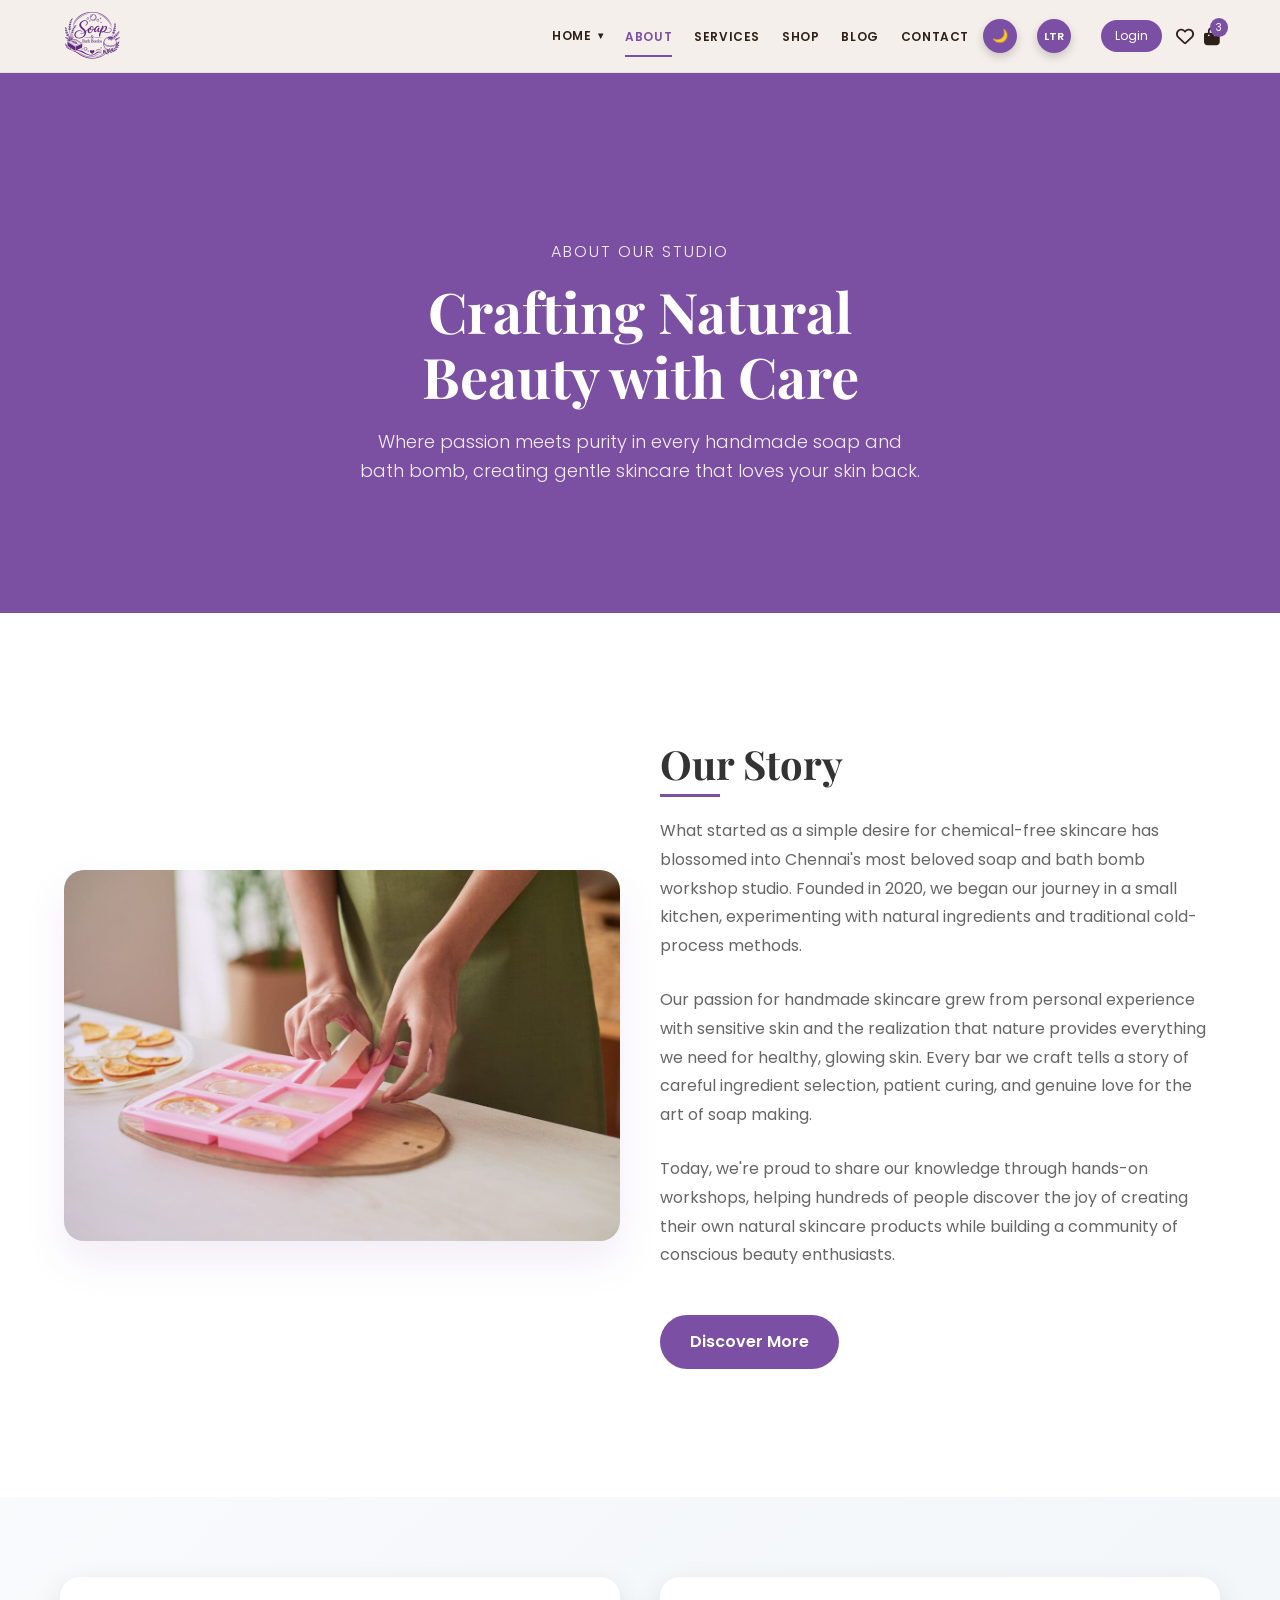
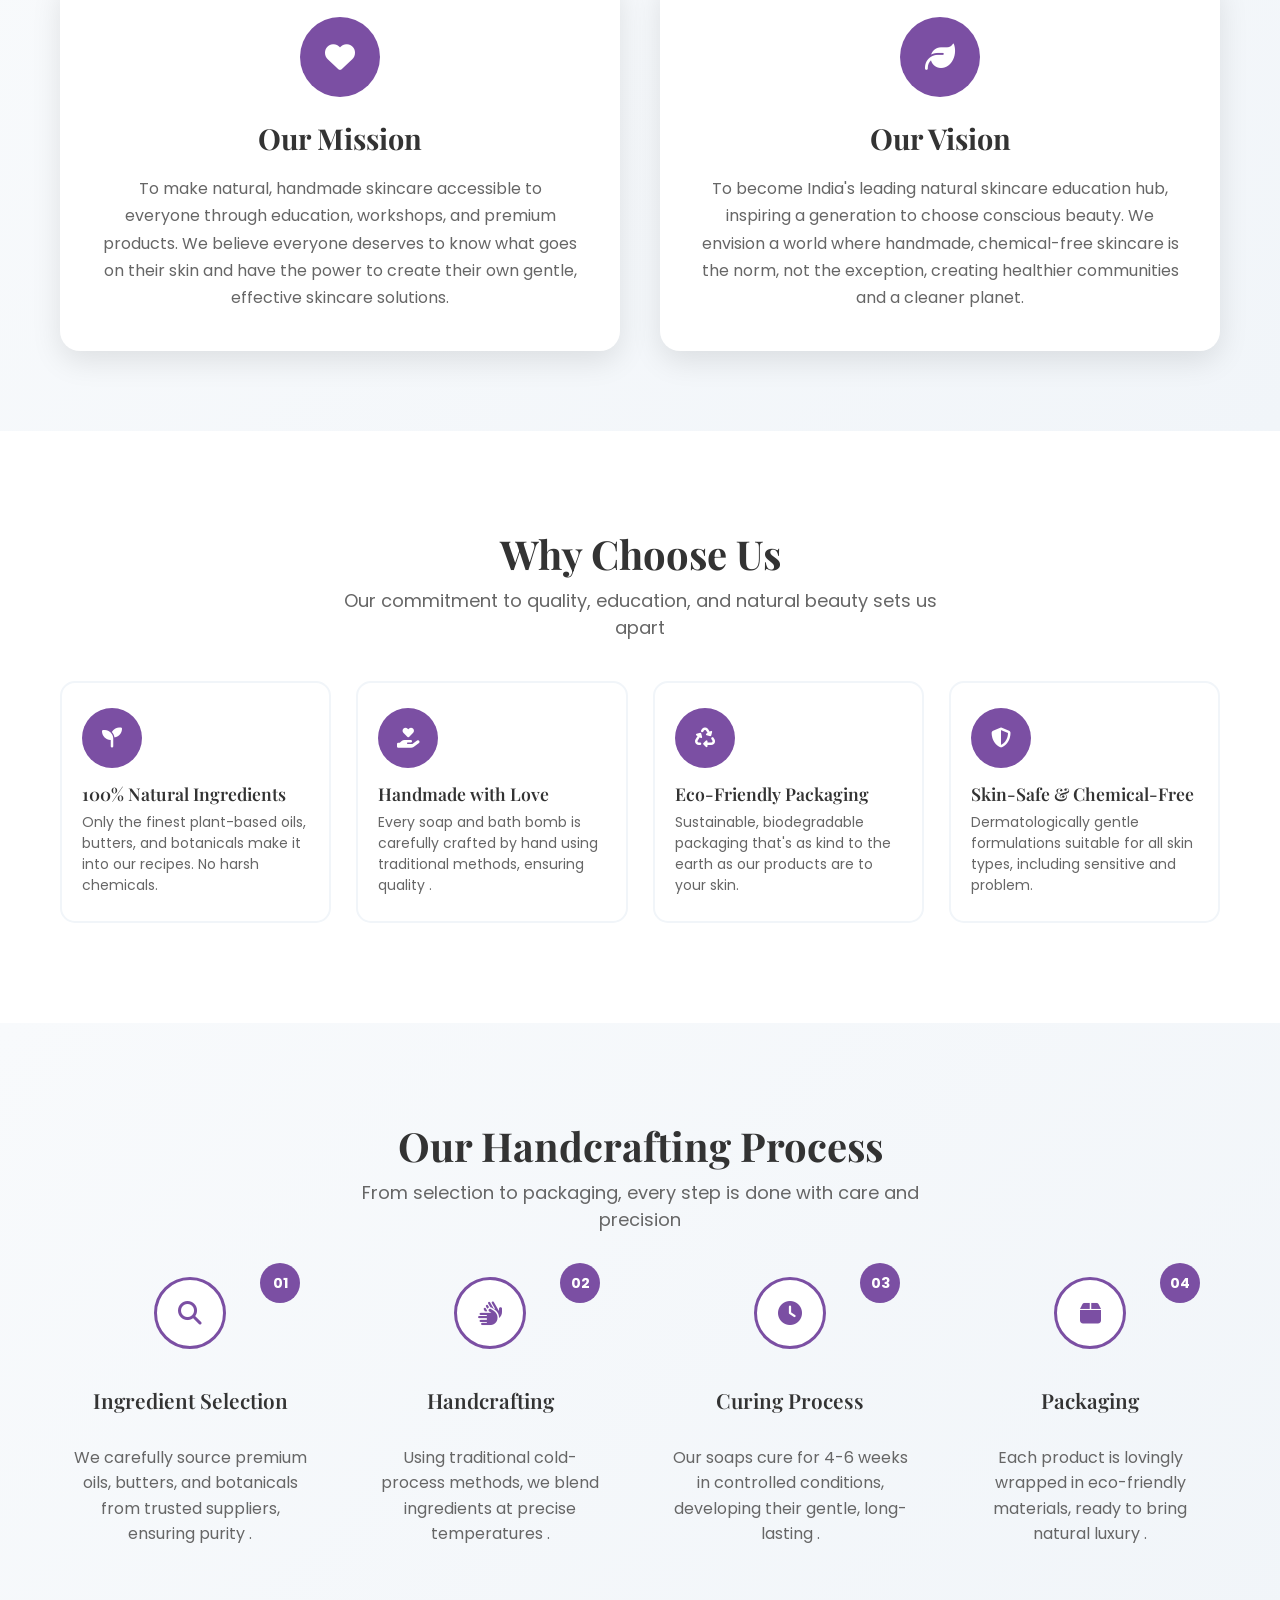
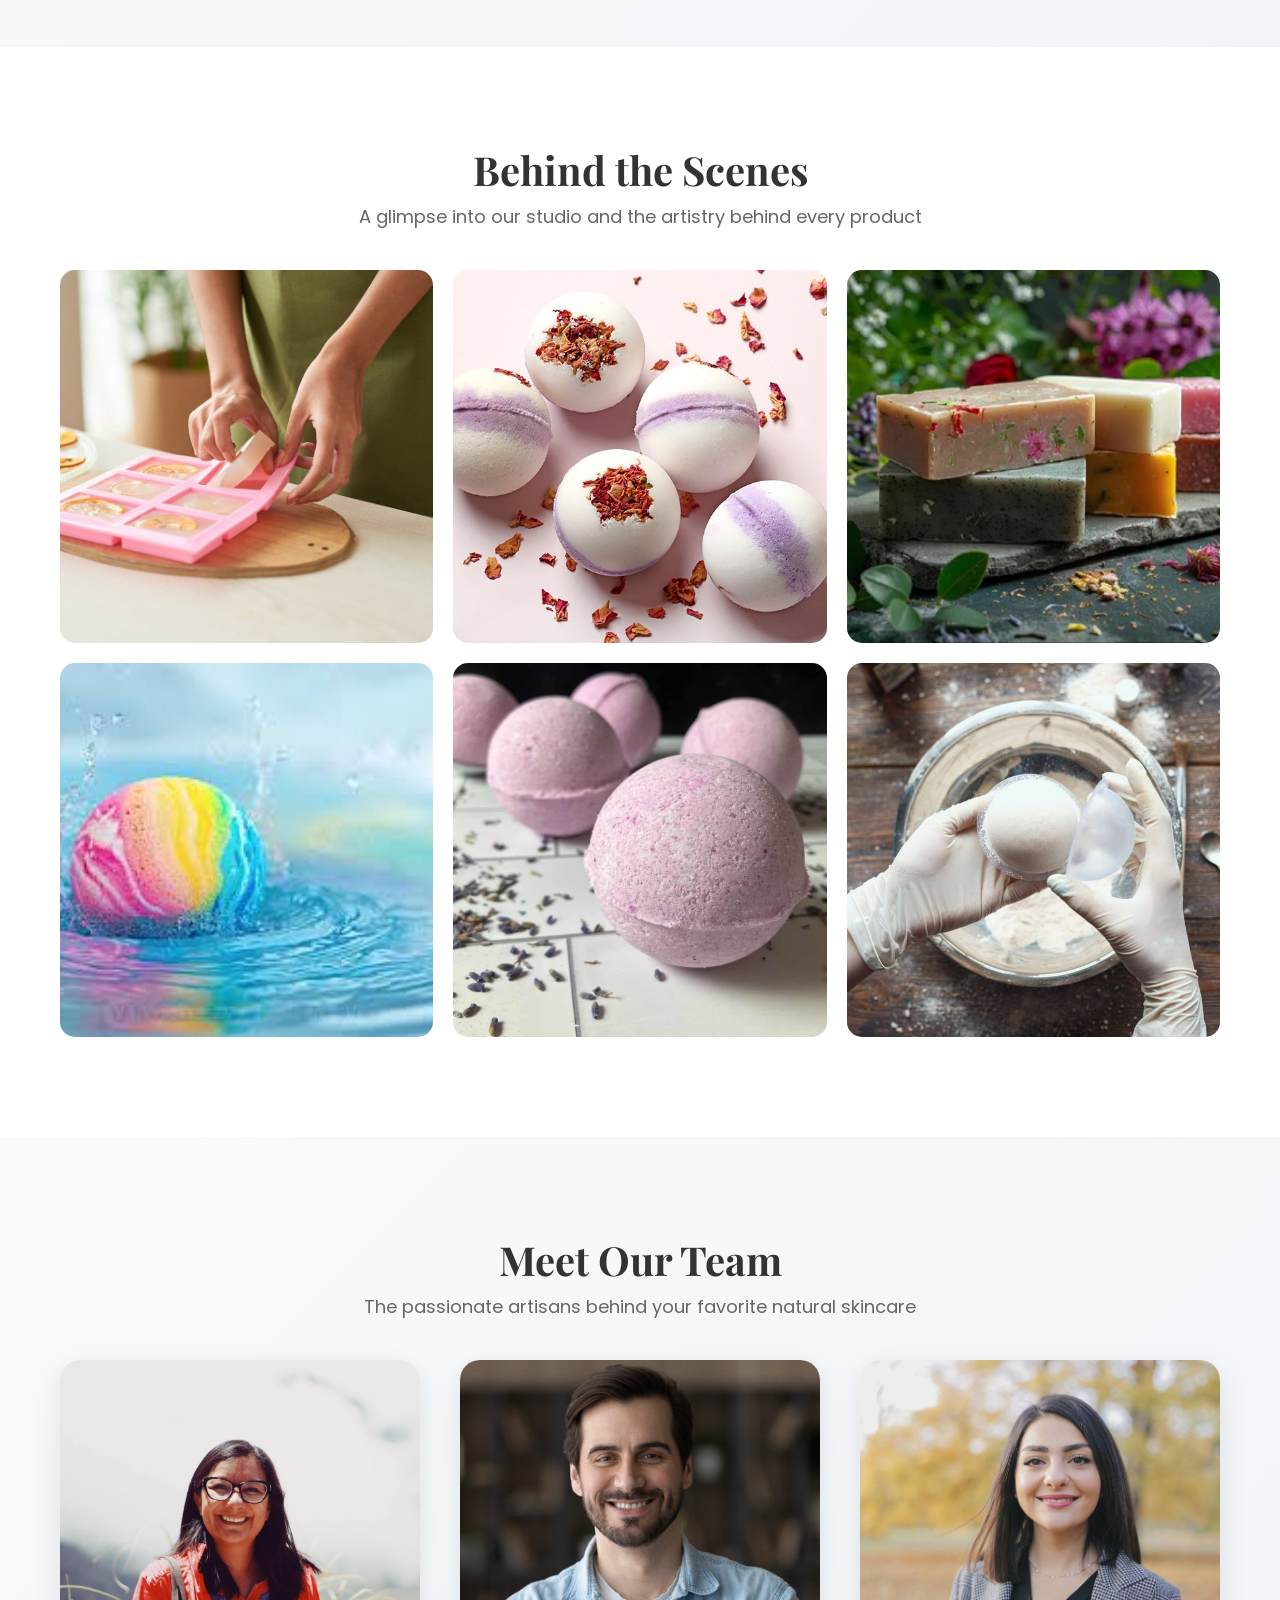
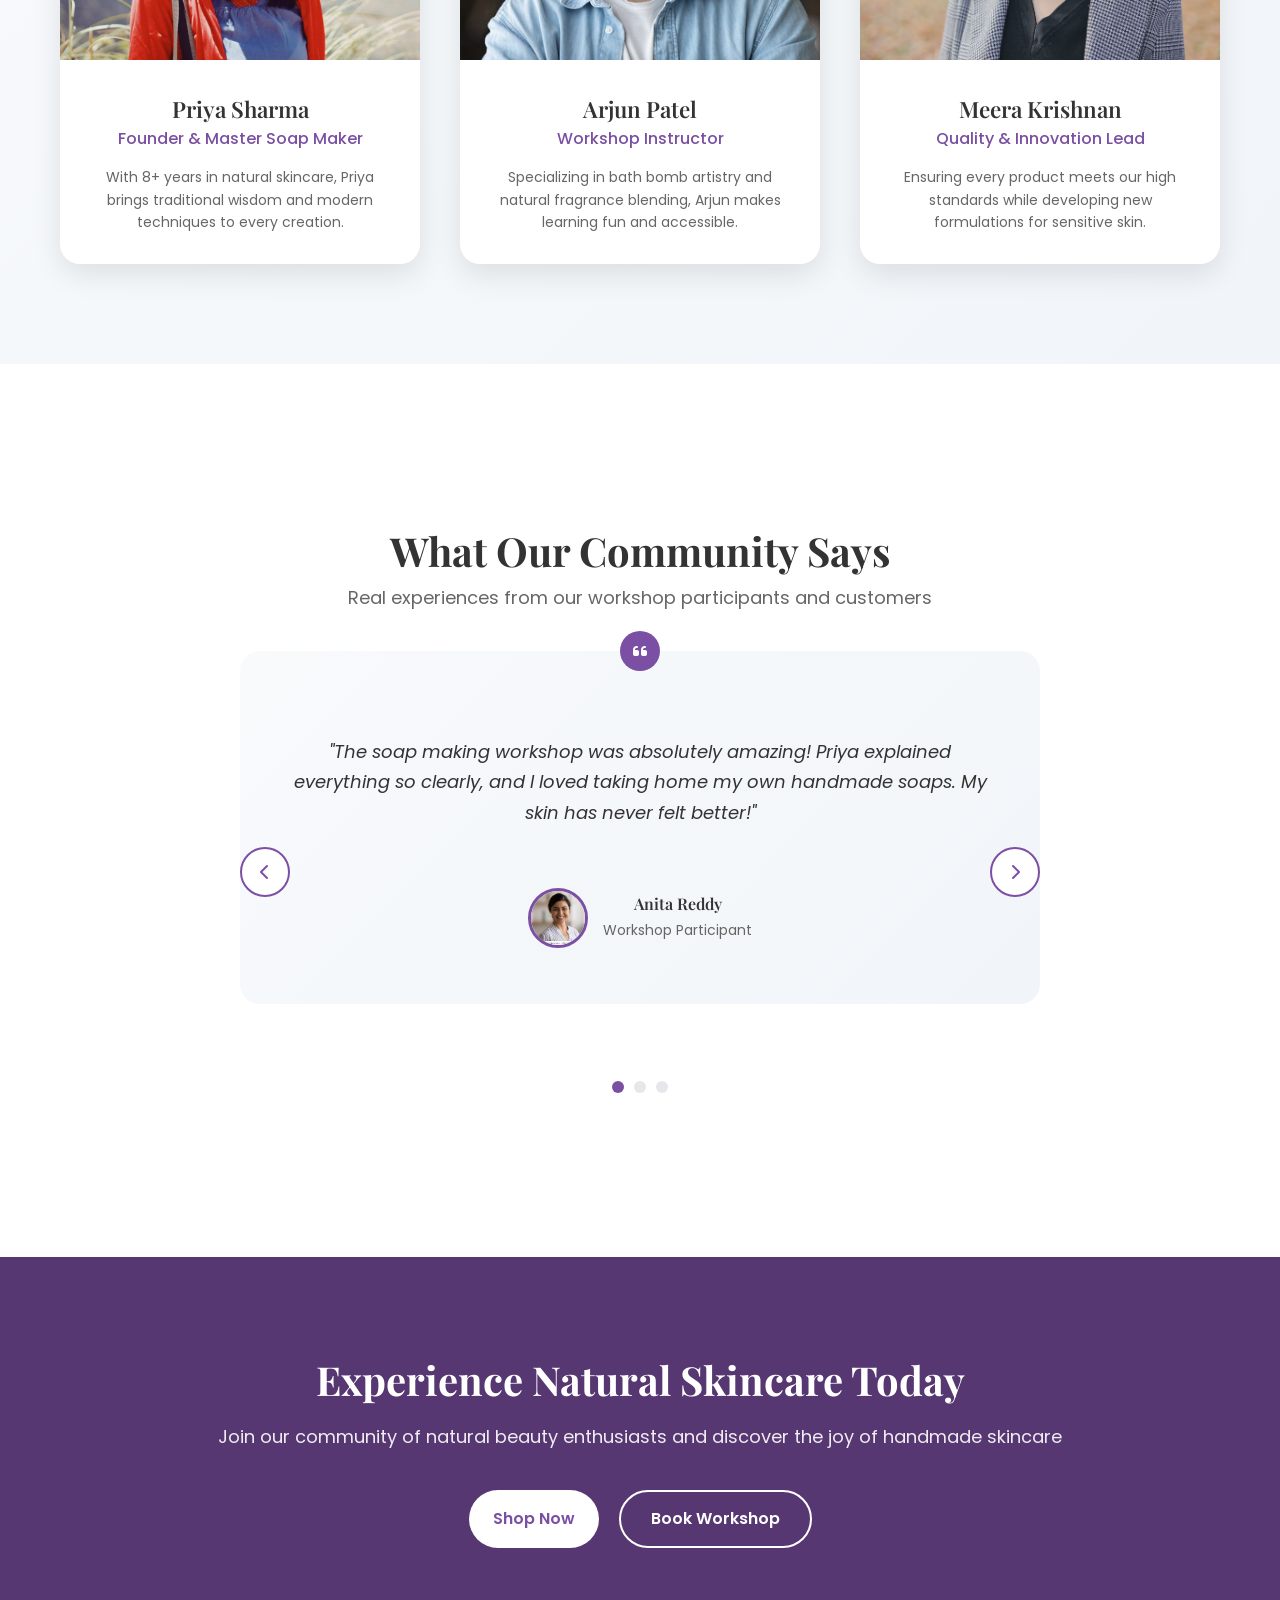
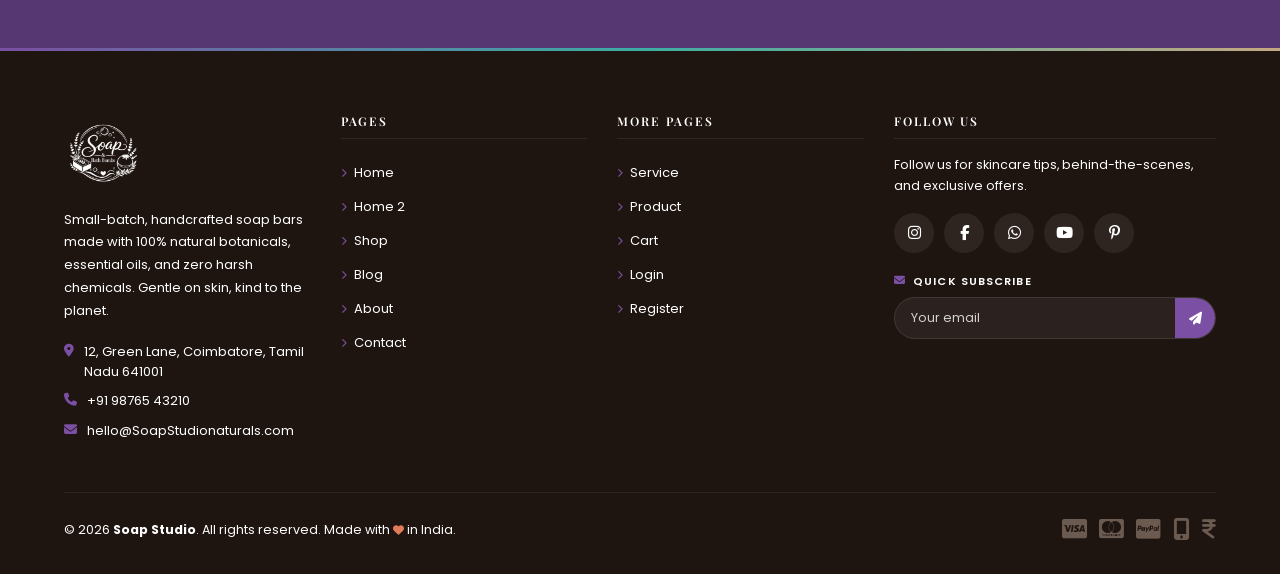
==== commit 23bfa796: "Add files via upload" ====
--- a/about.html
+++ b/about.html
@@ -69,8 +69,16 @@
   <!-- MOBILE: Dropdown Nav -->
   <nav class="mobile-nav" id="mobileNav">
     <ul>
-       <li><a href="index.html">Home -1</a></li>
-       <li><a href="home-2.html">Home -2</a></li>
+       <li class="mobile-dropdown">
+         <button class="mobile-dropdown-toggle" type="button" aria-expanded="false">
+           <span>Home</span>
+           <span class="mobile-dropdown-caret">&#9662;</span>
+         </button>
+         <ul class="mobile-submenu">
+           <li><a href="index.html">Home 1</a></li>
+           <li><a href="home-2.html">Home 2</a></li>
+         </ul>
+       </li>
        <li><a href="about.html">About</a></li>
        <li><a href="service.html">Services</a></li>
        <li><a href="shop.html">Shop</a></li>
--- a/css/dark.css
+++ b/css/dark.css
@@ -3375,6 +3375,88 @@
   box-shadow: 0 0 0 4px rgba(201, 167, 232, 0.12);
 }
 
+.mobile-nav ul {
+  list-style: none;
+}
+
+.mobile-dropdown {
+  border-bottom: 1px solid rgba(0, 0, 0, 0.05);
+}
+
+.mobile-dropdown-toggle {
+  width: 100%;
+  padding: 12px 0;
+  border: 0;
+  background: transparent;
+  color: #2d1f1a;
+  font: inherit;
+  font-size: 14px;
+  text-align: left;
+  display: flex;
+  align-items: center;
+  justify-content: space-between;
+  cursor: pointer;
+}
+
+.mobile-dropdown-toggle.active,
+.mobile-dropdown-toggle:hover {
+  color: #7b4fa3;
+}
+
+.mobile-dropdown-caret {
+  font-size: 12px;
+  line-height: 1;
+  transition: transform 0.25s ease;
+}
+
+.mobile-dropdown.open .mobile-dropdown-caret {
+  transform: rotate(180deg);
+}
+
+.mobile-submenu {
+  display: none !important;
+  flex-direction: column;
+  gap: 0;
+  padding: 0 0 8px 14px !important;
+}
+
+.mobile-dropdown.open .mobile-submenu {
+  display: flex !important;
+}
+
+.mobile-submenu li {
+  list-style: none;
+}
+
+.mobile-submenu a {
+  padding: 10px 0;
+  font-size: 13px;
+  color: #4b3d37;
+}
+
+.mobile-submenu a.active {
+  color: #7b4fa3;
+}
+
+body.dark .mobile-dropdown,
+body.dark-mode .mobile-dropdown {
+  border-bottom-color: rgba(255, 255, 255, 0.08);
+}
+
+body.dark .mobile-dropdown-toggle,
+body.dark-mode .mobile-dropdown-toggle,
+body.dark .mobile-submenu a,
+body.dark-mode .mobile-submenu a {
+  color: #e5e7eb !important;
+}
+
+body.dark .mobile-dropdown-toggle.active,
+body.dark-mode .mobile-dropdown-toggle.active,
+body.dark .mobile-submenu a.active,
+body.dark-mode .mobile-submenu a.active {
+  color: #c9a7e8 !important;
+}
+
 @media (max-width: 360px) {
   body.page-shop .product-grid {
     grid-template-columns: 1fr !important;
@@ -3697,3 +3779,431 @@
   color: #ffffff !important;
   border-color: rgba(123, 79, 163, 0.52) !important;
 }
+
+@media (max-width: 360px) {
+  body.page-register > .theme-btn,
+  body.page-register > .rtl-btn,
+  body.page-login > .theme-btn,
+  body.page-login > .rtl-btn {
+    top: 8px;
+    width: 28px;
+    height: 28px;
+    font-size: 9px;
+    box-shadow: 0 5px 12px rgba(45, 31, 26, 0.12);
+  }
+
+  body.page-register > .theme-btn,
+  body.page-login > .theme-btn {
+    right: 44px;
+  }
+
+  body.page-register > .rtl-btn,
+  body.page-login > .rtl-btn {
+    right: 10px;
+  }
+
+  .mobile-nav {
+    top: 70px;
+    max-height: 0;
+    overflow: hidden;
+  }
+
+  .mobile-nav.open,
+  .mobile-nav.active {
+    max-height: calc(100vh - 70px) !important;
+    overflow-y: auto;
+    -webkit-overflow-scrolling: touch;
+    padding-bottom: 14px;
+  }
+
+  .mobile-nav ul {
+    padding: 12px 14px 6px !important;
+  }
+
+  .mobile-nav a,
+  .mobile-dropdown-toggle {
+    min-height: 42px;
+    font-size: 13px !important;
+  }
+
+  .mobile-submenu {
+    padding: 0 0 6px 12px !important;
+  }
+
+  .mobile-submenu a {
+    min-height: 38px;
+    font-size: 12px !important;
+  }
+
+  .mobile-nav .mobile-nav-icons {
+    display: grid !important;
+    grid-template-columns: repeat(4, minmax(0, 1fr));
+    gap: 8px;
+    align-items: center;
+    justify-items: center;
+    padding: 10px 14px 0 !important;
+    margin-top: 6px;
+    border-top: 1px solid rgba(0, 0, 0, 0.06);
+  }
+
+  .mobile-nav .mobile-nav-icons a,
+  .mobile-nav .mobile-nav-icons button {
+    width: 36px;
+    min-width: 36px !important;
+    height: 36px;
+    min-height: 36px !important;
+    display: inline-flex !important;
+    align-items: center !important;
+    justify-content: center !important;
+    padding: 0 !important;
+    border-radius: 10px;
+    border-bottom: none !important;
+    font-size: 14px !important;
+  }
+
+  .mobile-nav .mobile-nav-icons .mobile-login-btn--menu {
+    grid-column: 1 / -1;
+    width: 100%;
+    height: 40px;
+    min-height: 40px !important;
+    border-radius: 10px;
+    font-size: 0.82rem;
+    font-weight: 600;
+    padding: 0 14px !important;
+    margin-top: 2px;
+  }
+
+  .mobile-nav .mobile-nav-icons .cart-icon {
+    position: relative;
+  }
+
+  .mobile-nav .mobile-nav-icons .cart-badge {
+    top: -4px;
+    right: -5px;
+    min-width: 16px;
+    height: 16px;
+    padding: 0 4px;
+    font-size: 9px !important;
+    display: inline-flex;
+    align-items: center;
+    justify-content: center;
+  }
+
+  body.dark .mobile-nav .mobile-nav-icons,
+  body.dark-mode .mobile-nav .mobile-nav-icons {
+    border-top-color: rgba(255, 255, 255, 0.08);
+  }
+
+  body.dark .mobile-nav .mobile-nav-icons a,
+  body.dark .mobile-nav .mobile-nav-icons button,
+  body.dark-mode .mobile-nav .mobile-nav-icons a,
+  body.dark-mode .mobile-nav .mobile-nav-icons button {
+    background: rgba(255, 255, 255, 0.04);
+  }
+
+  body.dark .mobile-nav .mobile-nav-icons .mobile-login-btn--menu,
+  body.dark-mode .mobile-nav .mobile-nav-icons .mobile-login-btn--menu {
+    background: #7b4fa3 !important;
+    color: #ffffff !important;
+  }
+}
+
+@media (max-width: 360px) {
+  html,
+  body {
+    font-size: 15px;
+    overflow-x: hidden !important;
+  }
+
+  body {
+    line-height: 1.45;
+  }
+
+  .container,
+  .header-container,
+  .footer-container,
+  .collection-header .container,
+  .main-layout .container,
+  .bg-layout,
+  .cart-shell,
+  .pp-container,
+  .pp-wrap,
+  .rp-section,
+  .contact-content,
+  .story-layout,
+  .about-content,
+  .story-content,
+  .mission-content,
+  .why-choose-content,
+  .form-container,
+  .filter-sidebar,
+  .cart-summary-card,
+  .cart-note-card,
+  .cart-items-panel {
+    width: 100%;
+    max-width: 100%;
+    padding-left: 14px !important;
+    padding-right: 14px !important;
+    margin-left: auto;
+    margin-right: auto;
+    box-sizing: border-box;
+  }
+
+  section,
+  main,
+  footer,
+  .hero,
+  .hero-banner,
+  .hero-section,
+  .collection,
+  .product-section,
+  .about-section,
+  .story-section,
+  .values-section,
+  .why-choose-section,
+  .process-section,
+  .team-section,
+  .gallery-section,
+  .mission-section,
+  .testimonials-section,
+  .sustainability-section,
+  .cta-section,
+  .contact-form-section,
+  .workshop-booking,
+  .location-section,
+  .cart-page,
+  .blog-section,
+  .featured-products,
+  .category-section {
+    overflow-x: hidden !important;
+  }
+
+  .section-header,
+  .collection-header,
+  .book-header,
+  .hero-content,
+  .story-text,
+  .about-text,
+  .contact-header,
+  .bg-header {
+    text-align: center !important;
+  }
+
+  h1,
+  .hero-title,
+  .collection-header h1,
+  .form-box h1,
+  .reg-heading,
+  .cart-title,
+  .header-title {
+    font-size: 1.3rem !important;
+    line-height: 1.2 !important;
+    margin-bottom: 0.35rem !important;
+    word-break: break-word;
+  }
+
+  h2,
+  .section-title,
+  .collection-header h2,
+  .book-header h2,
+  .about-text h2,
+  .story-content h2,
+  .workshop-content h3,
+  .footer-heading {
+    font-size: 1.08rem !important;
+    line-height: 1.28 !important;
+    word-break: break-word;
+  }
+
+  h3,
+  .product-title,
+  .blog-card h3,
+  .category-card h3,
+  .feature-card h3,
+  .value-card h3,
+  .mv-card h3,
+  .team-member h3 {
+    font-size: 0.95rem !important;
+    line-height: 1.3 !important;
+  }
+
+  p,
+  li,
+  label,
+  .hero-description,
+  .section-header p,
+  .collection-subtitle,
+  .sub,
+  .reg-sub,
+  .footer-about,
+  .testimonial-content p,
+  .blog-card p,
+  .story-text p,
+  .about-text p {
+    font-size: 0.82rem !important;
+    line-height: 1.48 !important;
+    word-break: break-word;
+  }
+
+  .product-card,
+  .blog-card,
+  .category-card,
+  .value-card,
+  .mv-card,
+  .team-member,
+  .testimonial-card,
+  .tr-card,
+  .aw-card,
+  .filter-sidebar,
+  .cart-items-panel,
+  .cart-summary-card,
+  .cart-note-card,
+  .form-container,
+  .reg-form-box,
+  .form-box,
+  .pp-main-img-wrap,
+  .rp-card,
+  .info-card,
+  .method-card,
+  .workshop-card,
+  .workshop-card-horizontal {
+    border-radius: 14px !important;
+    box-shadow: 0 8px 22px rgba(45, 31, 26, 0.08) !important;
+  }
+
+  .product-info,
+  .blog-content,
+  .story-content,
+  .about-text,
+  .form-container,
+  .filter-sidebar,
+  .cart-summary-card,
+  .cart-note-card,
+  .cart-items-panel {
+    padding: 14px !important;
+  }
+
+  input,
+  select,
+  textarea,
+  .input-wrap input,
+  .form-group input,
+  .newsletter-input input,
+  .footer-nl-input,
+  .cart-coupon-row input {
+    min-height: 40px !important;
+    font-size: 0.82rem !important;
+    padding: 9px 11px !important;
+    border-radius: 9px !important;
+  }
+
+  textarea {
+    min-height: 96px !important;
+  }
+
+  button,
+  .btn-primary,
+  .btn-login,
+  .reg-btn-primary,
+  .reg-btn-back,
+  .submit-btn,
+  .cart-checkout-btn,
+  .cta-button,
+  .offer-btn,
+  .add-to-cart,
+  .book-btn,
+  .btn-main,
+  .discover-btn,
+  .read-more,
+  .category-btn,
+  .mobile-login-btn--menu,
+  .view-all {
+    min-height: 40px !important;
+    padding: 8px 12px !important;
+    font-size: 0.82rem !important;
+    border-radius: 9px !important;
+    line-height: 1.2 !important;
+  }
+
+  .products-grid,
+  .values-grid,
+  .team-grid,
+  .testimonials-grid,
+  .bg-grid,
+  .faq-grid,
+  .workshop-grid,
+  .workshop-cards,
+  .footer-grid,
+  .perfect-grid,
+  .skin-layout,
+  .story-layout,
+  .about-content,
+  .contact-content,
+  .cart-shell,
+  .main-layout,
+  .bg-layout {
+    grid-template-columns: 1fr !important;
+    gap: 14px !important;
+  }
+
+  .form-row,
+  .reg-btn-row,
+  .top-bar,
+  .sort-container,
+  .cart-item-bottom,
+  .cart-header-inner {
+    grid-template-columns: 1fr !important;
+    flex-direction: column !important;
+    gap: 10px !important;
+  }
+
+  .footer-grid,
+  .section-header,
+  .collection-header,
+  .book-header {
+    gap: 10px !important;
+  }
+
+  .hero-slide,
+  .hero-content,
+  .hero-text,
+  .banner-content {
+    text-align: center !important;
+  }
+
+  .hero-slide {
+    padding: 26px 14px !important;
+  }
+
+  .hero-img,
+  .hero-image,
+  .story-image,
+  .about-image,
+  .workshop-image,
+  .testimonial-image,
+  .blog-image,
+  .category-image {
+    width: 100% !important;
+    max-width: 100% !important;
+  }
+
+  img,
+  video,
+  iframe,
+  svg {
+    max-width: 100% !important;
+    height: auto !important;
+  }
+
+  .price,
+  .brand-name,
+  .blog-date,
+  .section-tag,
+  .hero-subtitle,
+  .hero-subtitle,
+  .reg-step-label,
+  .collection-subtitle {
+    font-size: 0.72rem !important;
+    line-height: 1.35 !important;
+  }
+}
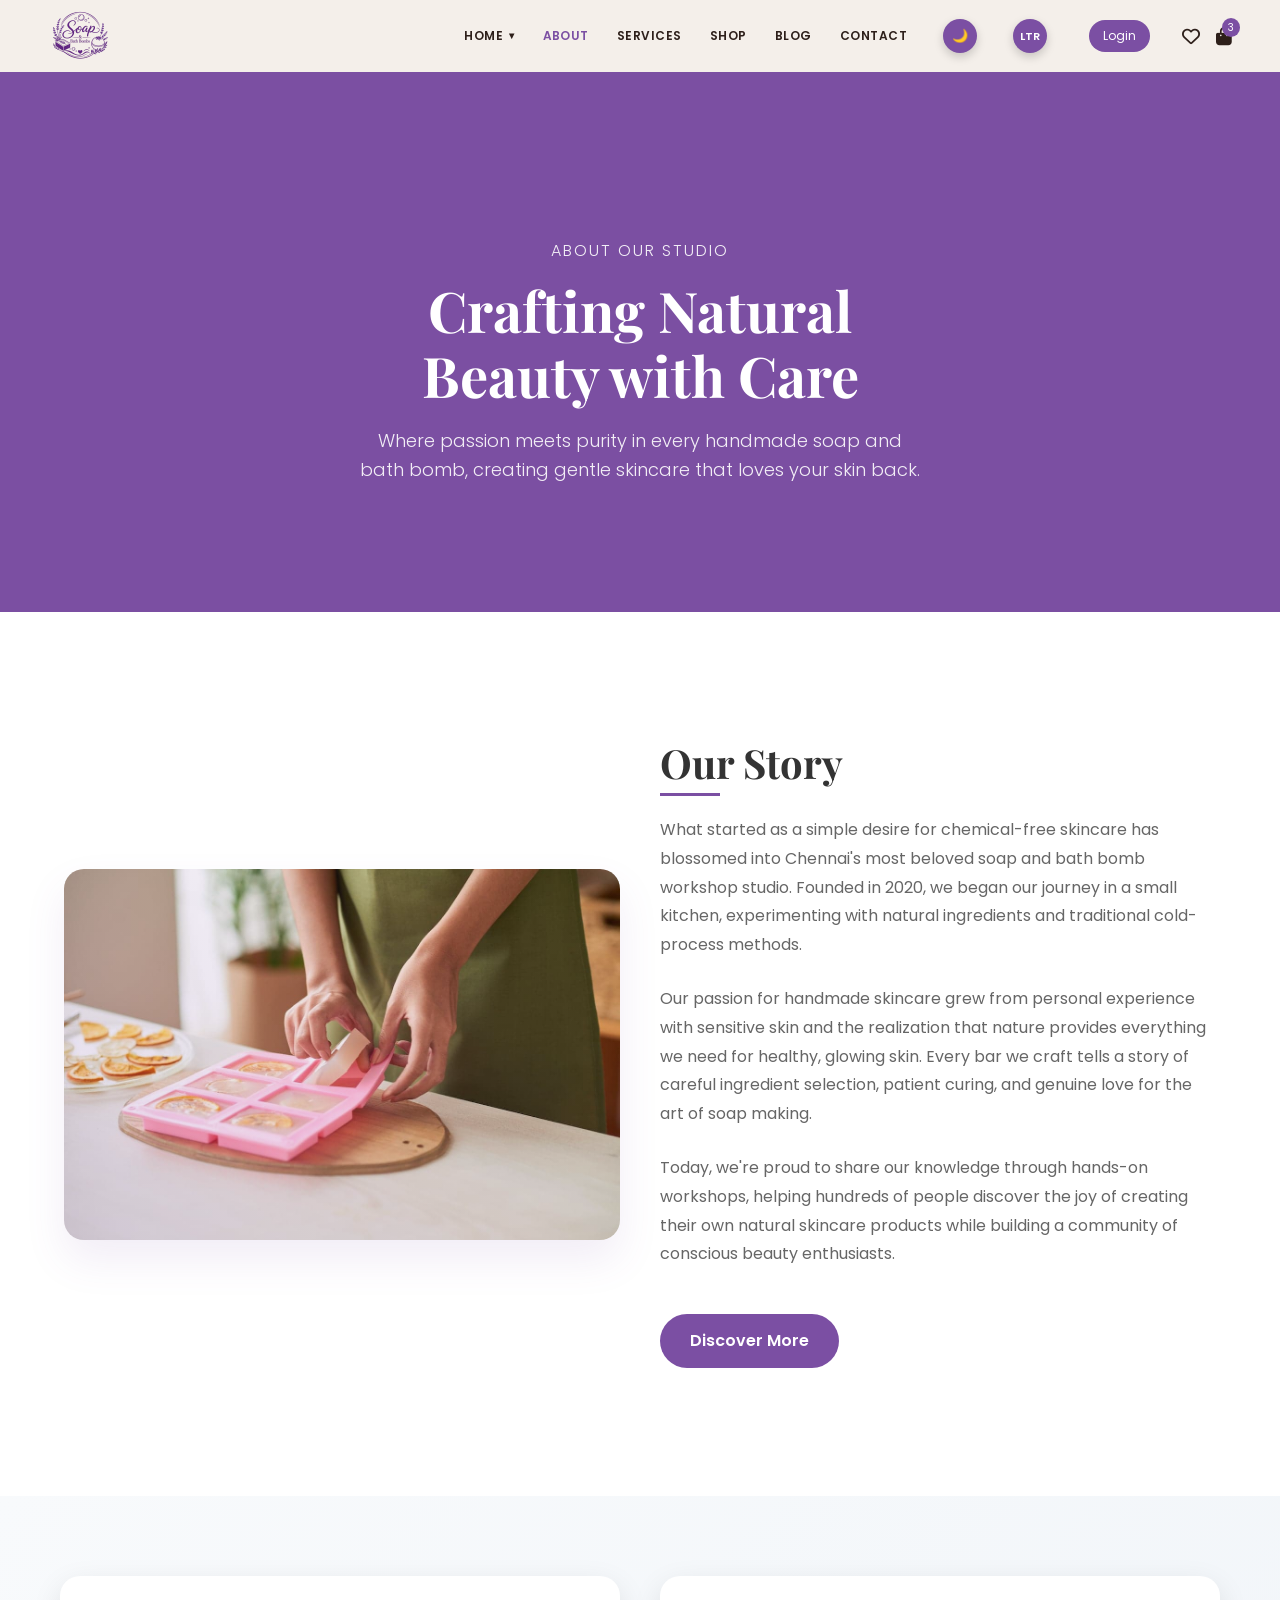
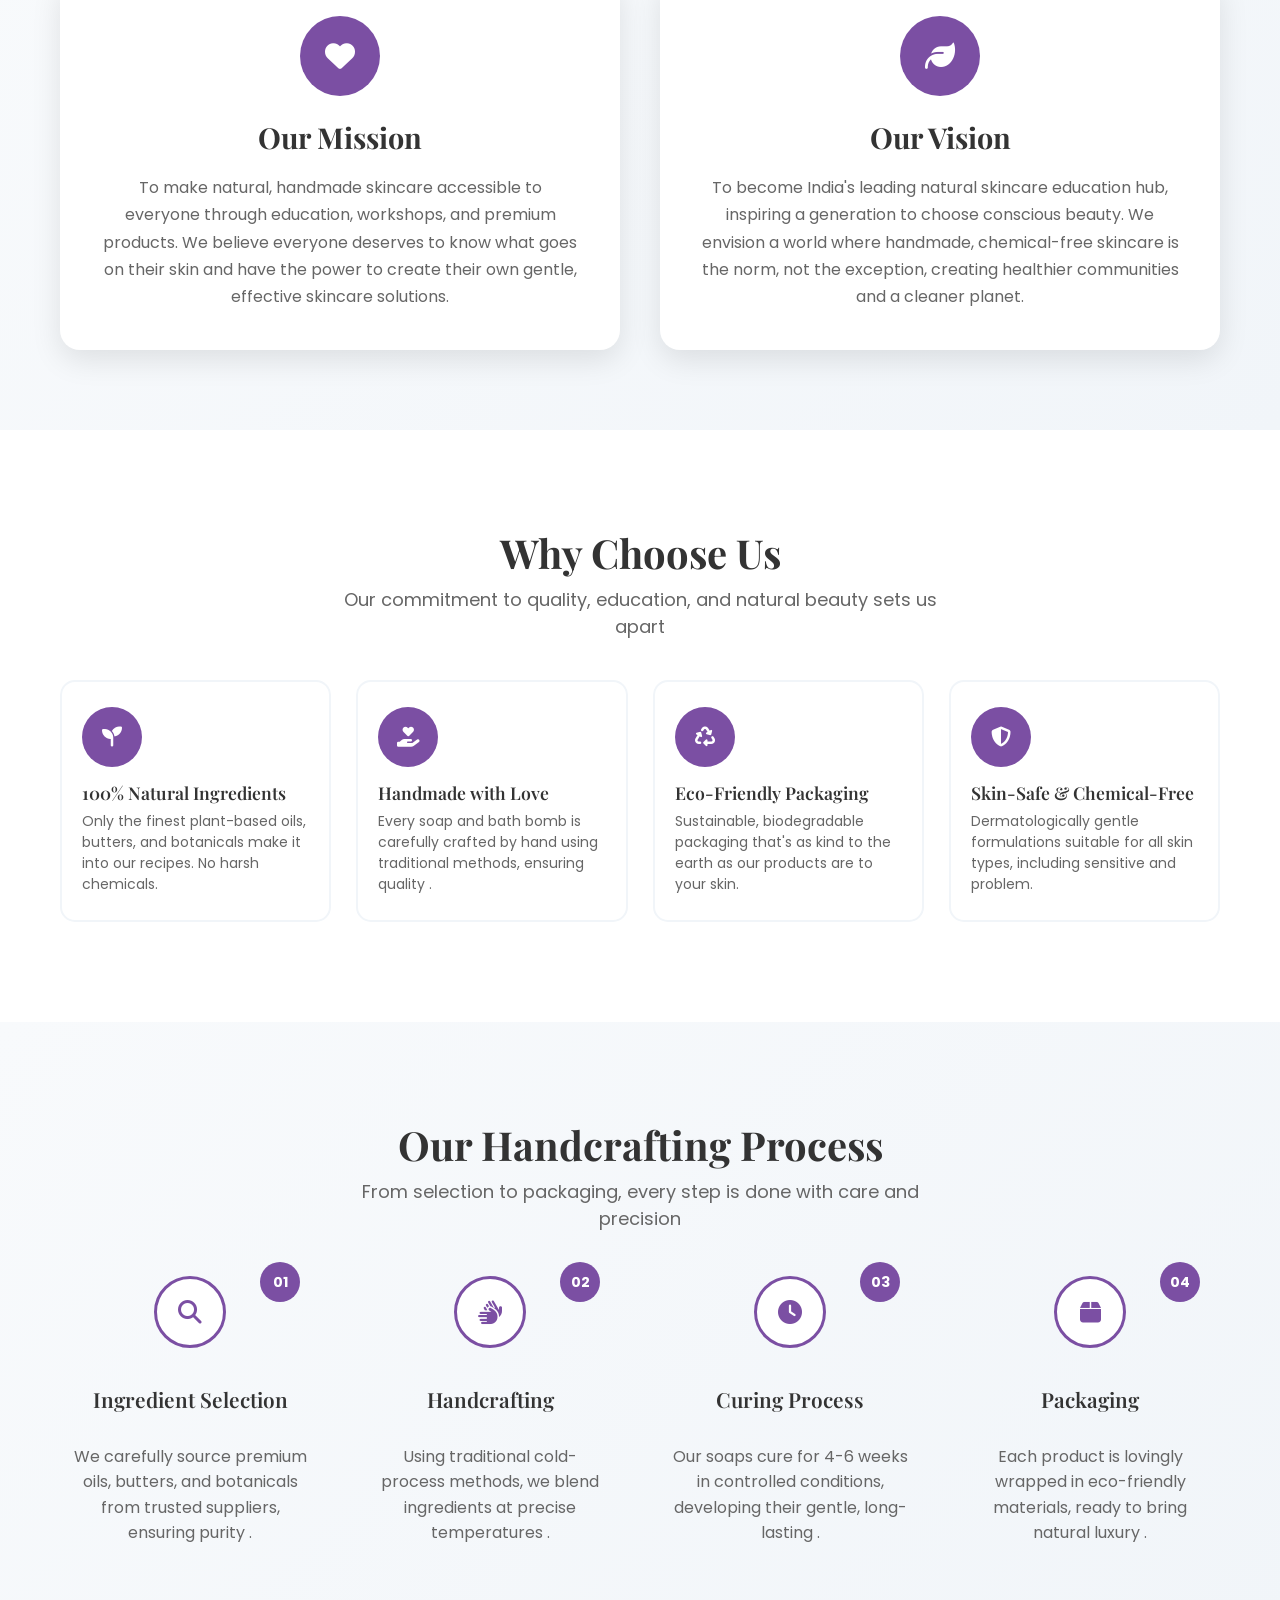
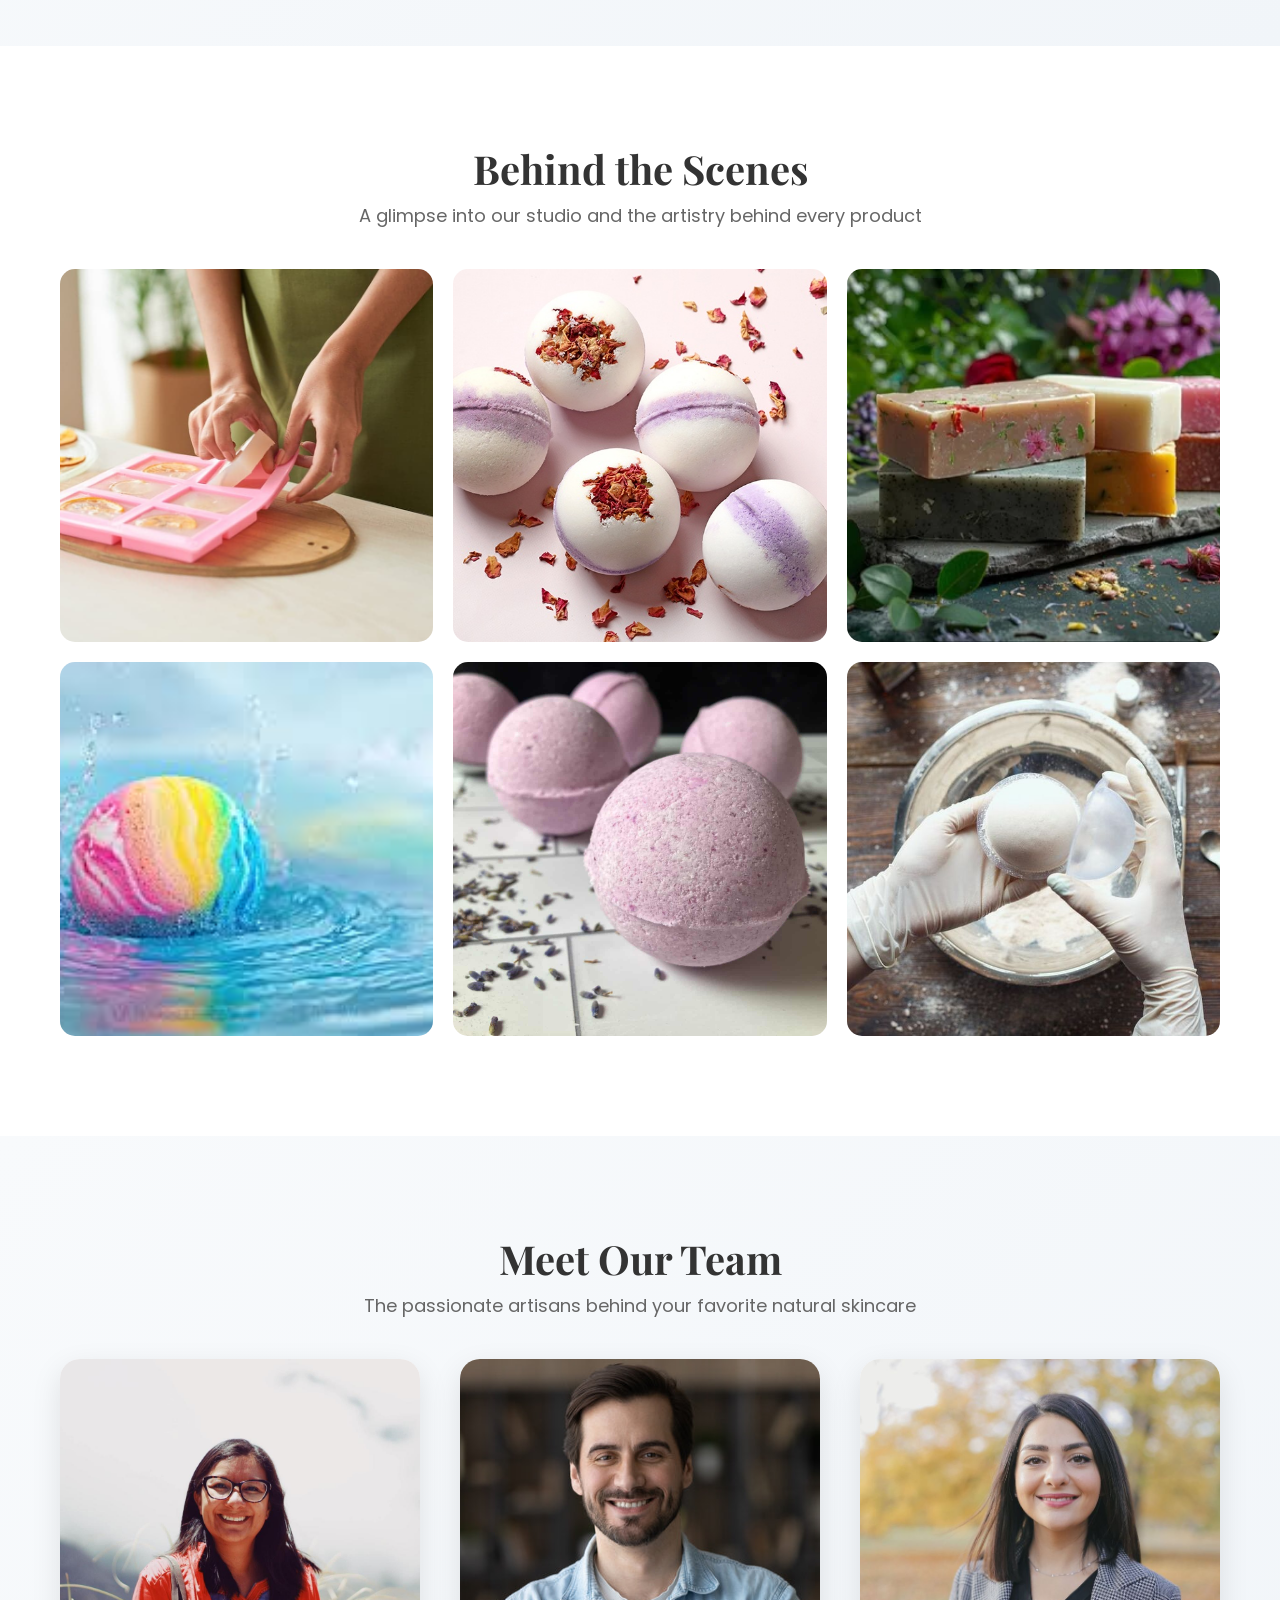
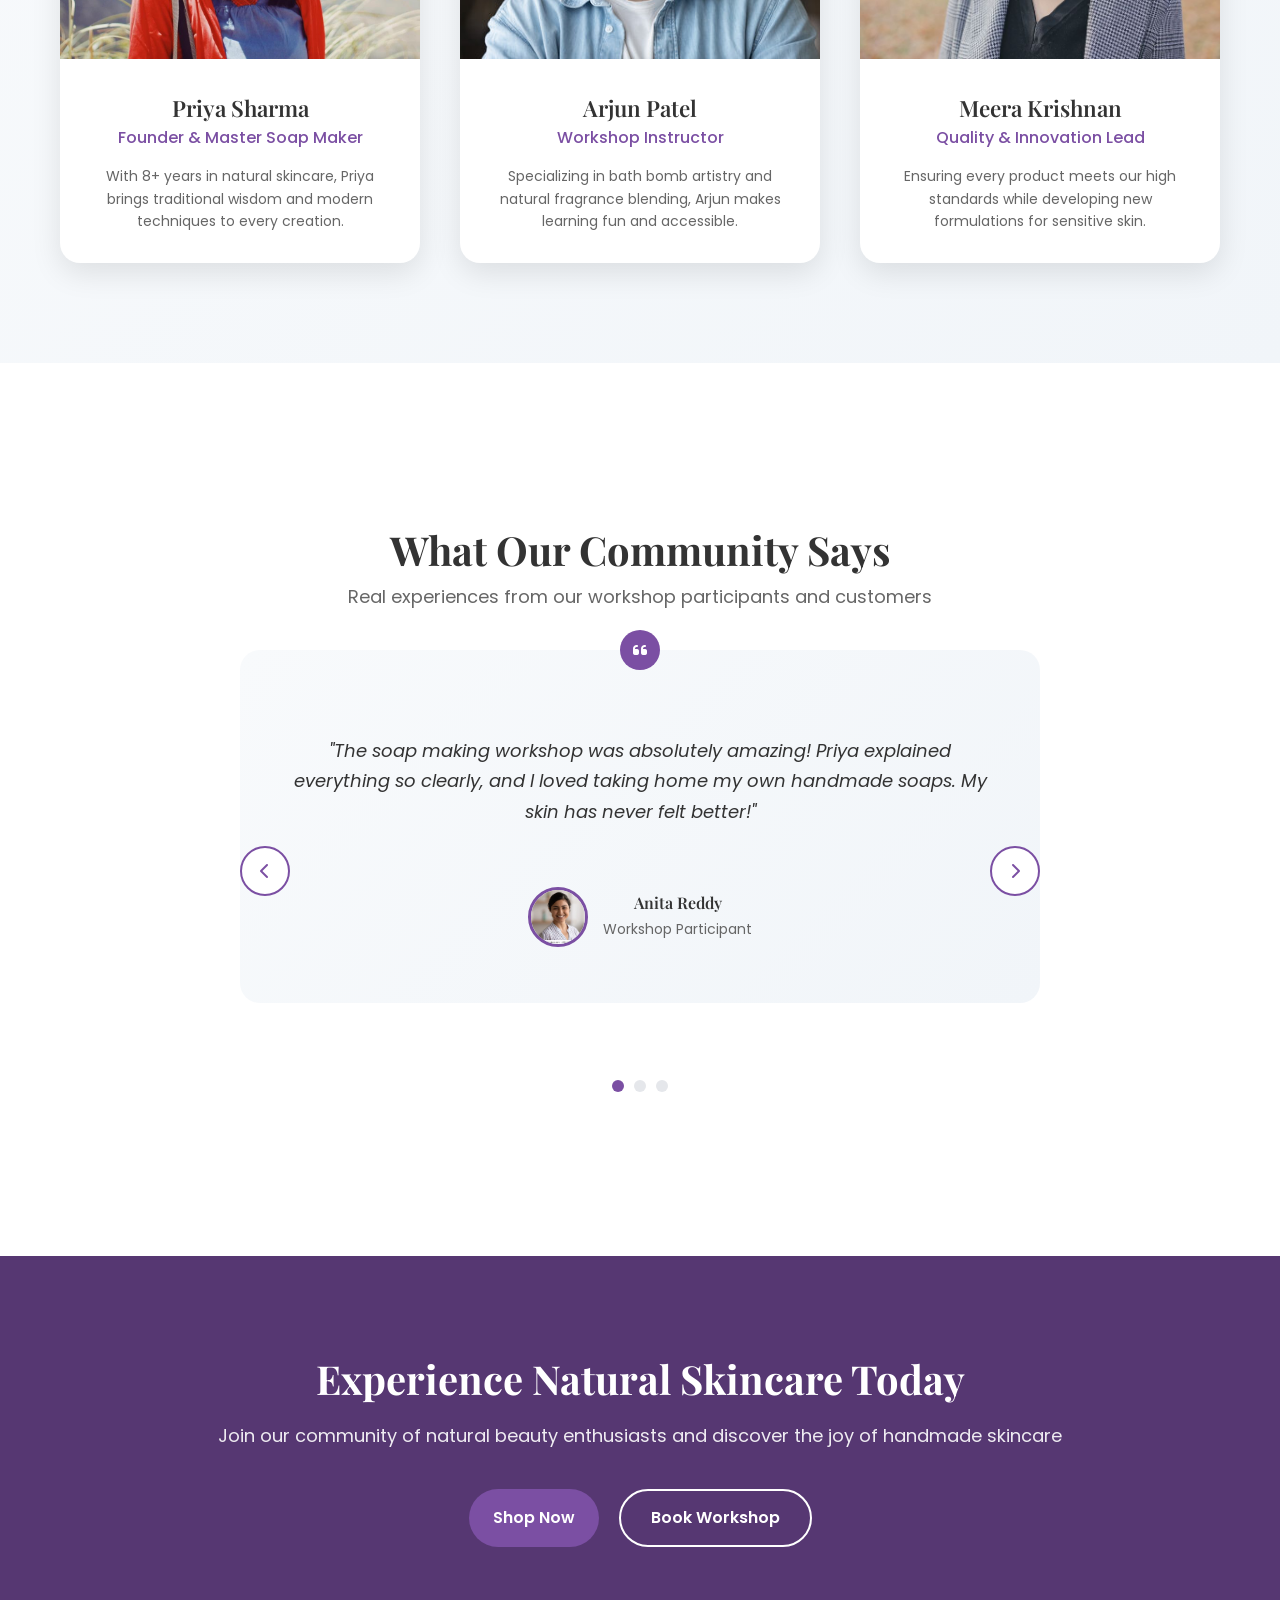
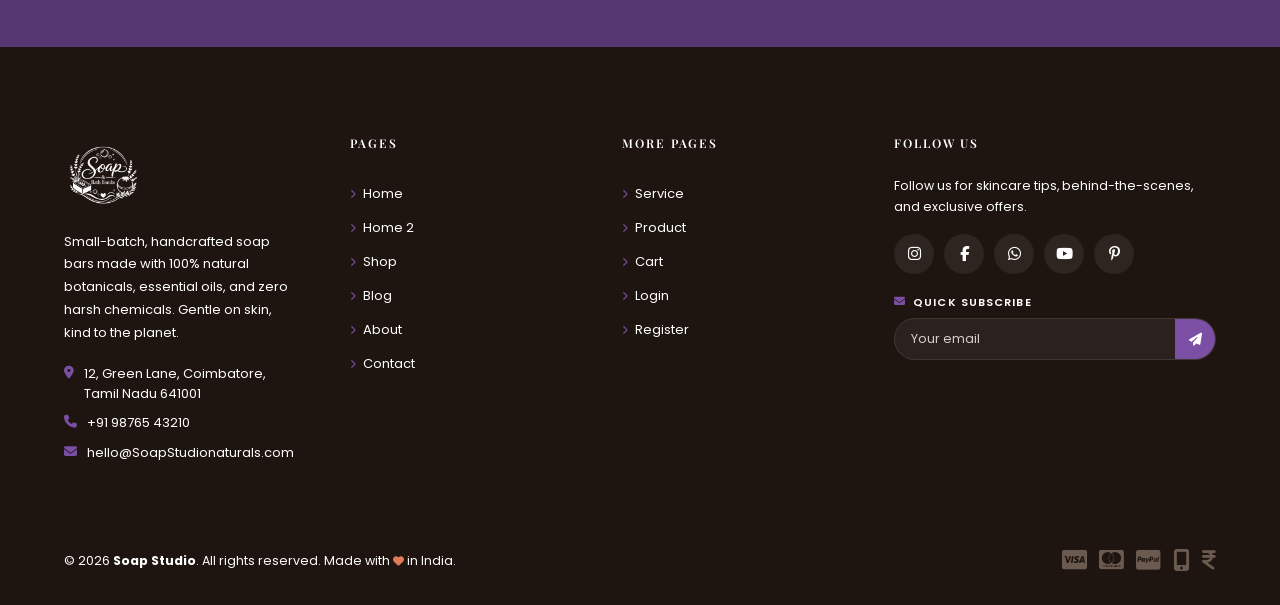
==== commit c134a262: "Add files via upload" ====
--- a/about.html
+++ b/about.html
@@ -6,7 +6,7 @@
     <link rel="icon" type="image/png" href="images/my-logo.png">
 <title>About Us - Soap & Bath Bomb Workshop Studio</title>
     <link rel="stylesheet" href="css/about.css">
-    <link rel="stylesheet" href="css/dark.css">
+    <link rel="stylesheet" href="css/dark.css?v=6">
     <link href="https://fonts.googleapis.com/css2?family=Poppins:wght@300;400;600;700&display=swap" rel="stylesheet">
     <link href="https://fonts.googleapis.com/css2?family=Playfair+Display:wght@400;600;700&display=swap" rel="stylesheet">
     <link rel="stylesheet" href="https://cdnjs.cloudflare.com/ajax/libs/font-awesome/6.5.0/css/all.min.css">
--- a/css/about.css
+++ b/css/about.css
@@ -1919,3 +1919,80 @@
     text-align: center;
   }
 }
+
+/* ===== SITEWIDE MOBILE/TABLET RESPONSIVE POLISH ===== */
+@media (max-width: 1024px) {
+  html, body { max-width: 100%; overflow-x: hidden; }
+  img, video, iframe { max-width: 100%; height: auto; }
+  .container, .header-container, .footer-container { width: 100%; max-width: 100%; padding-left: 24px; padding-right: 24px; }
+  .values-grid, .team-grid, .gallery-grid, .testimonials-grid, .footer-grid { gap: 24px; }
+}
+
+@media (max-width: 768px) {
+  .container, .header-container, .footer-container { padding-left: 16px; padding-right: 16px; }
+  .about-content, .values-grid, .team-grid, .gallery-grid, .testimonials-grid, .footer-grid { grid-template-columns: 1fr !important; }
+  .hero-title, .section-title, .story-content h2, .mission-content h2 { font-size: clamp(1.65rem, 8vw, 2.25rem); line-height: 1.2; }
+  .value-card, .team-member, .testimonial-card, .gallery-item { max-width: 420px; width: 100%; margin-left: auto; margin-right: auto; }
+  .footer-bottom { flex-direction: column; text-align: center; }
+}
+
+@media (max-width: 360px) {
+  .container, .header-container, .footer-container { padding-left: 12px; padding-right: 12px; }
+  .hero-title, .section-title, .story-content h2, .mission-content h2 { font-size: clamp(1.45rem, 9vw, 1.85rem); }
+}
+
+/* About footer: remove horizontal divider lines */
+body.page-about .footer-accent {
+  display: none !important;
+}
+
+body.page-about .footer-grid,
+body.page-about .footer-heading {
+  border-bottom: 0 !important;
+}
+
+/* About header: remove the long/active underline */
+body.page-about .site-header,
+body.page-about .mobile-nav {
+  border-bottom: 0 !important;
+  box-shadow: none !important;
+}
+
+body.page-about .nav-left a::after,
+body.page-about .nav-left .dropdown.active > a::after {
+  display: none !important;
+  width: 0 !important;
+}
+
+body.page-about .nav-left a,
+body.page-about .dropdown-menu a,
+body.page-about .mobile-nav a,
+body.page-about .mobile-dropdown {
+  border-bottom: 0 !important;
+}
+
+/* Final mobile header divider cleanup */
+@media (max-width: 600px) {
+  .site-header,
+  header.site-header,
+  .header-container,
+  .mobile-nav,
+  .site-header .mobile-nav,
+  header.site-header .mobile-nav,
+  .site-header .mobile-nav.open,
+  .site-header .mobile-nav.active,
+  .site-header .mobile-nav.menu-open {
+    border-top: 0 !important;
+    border-bottom: 0 !important;
+    box-shadow: none !important;
+  }
+
+  .site-header + *,
+  header.site-header + *,
+  .hero,
+  .hero-section,
+  .bg-header,
+  .about-hero {
+    border-top: 0 !important;
+  }
+}
--- a/css/dark.css
+++ b/css/dark.css
@@ -508,6 +508,10 @@
   background: #0f1726 !important;
   color: #ffffff !important;
   border-color: rgba(255, 255, 255, 0.2) !important;
+}
+
+body.dark .social-btn .fa-apple {
+  color: #ffffff !important;
 }
 
 body.dark .btn-login,
@@ -1571,6 +1575,30 @@
 /* RESPONSIVE DESIGN - 360px, 768px, 1024px */
 
 /* Mobile First - 360px */
+body.page-home2 .parallax-banner {
+  min-height: 360px;
+  background:
+    linear-gradient(rgba(35, 22, 47, 0.62), rgba(35, 22, 47, 0.62)),
+    url("../images/natural-soap-sale.jpg") center/cover no-repeat !important;
+  color: #ffffff !important;
+}
+
+body.page-home2 .parallax-banner .container,
+body.page-home2 .banner-content {
+  position: relative;
+  z-index: 2;
+}
+
+body.page-home2 .parallax-overlay {
+  z-index: 1;
+  background: rgba(123, 79, 163, 0.35) !important;
+}
+
+body.page-home2 .banner-content h2,
+body.page-home2 .banner-content p {
+  color: #ffffff !important;
+}
+
 @media (max-width: 360px) {
   .header-container {
     min-height: 60px;
@@ -1595,6 +1623,1753 @@
   .mobile-login-btn {
     padding: 5px 10px;
     font-size: 10px;
+  }
+}
+
+@media (max-width: 360px) {
+  body.page-home2 .about-section .container,
+  body.page-home2 .testimonials-section .container {
+    padding-left: 12px !important;
+    padding-right: 12px !important;
+  }
+
+  body.page-home2 .about-text {
+    align-items: center !important;
+    padding-left: 0 !important;
+    padding-right: 0 !important;
+    text-align: center !important;
+  }
+
+  body.page-home2 .about-image {
+    width: 100% !important;
+    border-radius: 16px !important;
+  }
+
+  body.page-home2 .about-image img {
+    width: 100% !important;
+    height: 220px !important;
+    object-fit: cover !important;
+    display: block;
+  }
+
+  body.page-home2 .about-stats {
+    grid-template-columns: repeat(3, minmax(0, 1fr)) !important;
+    gap: 8px !important;
+    margin: 22px 0 !important;
+    width: 100% !important;
+  }
+
+  body.page-home2 .stat {
+    min-width: 0;
+    padding: 12px 6px !important;
+    text-align: center !important;
+  }
+
+  body.page-home2 .stat h3 {
+    font-size: 1.05rem !important;
+    line-height: 1.15 !important;
+    margin-bottom: 6px !important;
+  }
+
+  body.page-home2 .stat p {
+    font-size: 0.68rem !important;
+    line-height: 1.28 !important;
+    margin: 0 !important;
+    word-break: normal !important;
+    overflow-wrap: normal !important;
+  }
+
+  body.page-home2 .testimonial-card {
+    padding: 24px 14px !important;
+    text-align: center !important;
+  }
+
+  body.page-home2 .testimonial-image {
+    width: 88px !important;
+    height: 88px !important;
+    max-width: 88px !important;
+    margin: 0 auto 18px !important;
+    border-radius: 50% !important;
+    overflow: hidden !important;
+  }
+
+  body.page-home2 .testimonial-image img {
+    width: 100% !important;
+    height: 100% !important;
+    object-fit: cover !important;
+    display: block;
+  }
+
+  body.page-home2 .stars {
+    margin-bottom: 14px !important;
+    text-align: center !important;
+  }
+
+  body.page-home2 .testimonial-content p {
+    margin-bottom: 18px !important;
+    text-align: center !important;
+  }
+
+  body.page-home2 .cta-button,
+  body.page-home2 .offer-btn,
+  body.page-home2 .add-to-cart,
+  body.page-home2 .discover-btn,
+  body.page-home2 .category-btn,
+  body.page-home2 .mobile-login-btn {
+    display: inline-flex !important;
+    align-items: center !important;
+    justify-content: center !important;
+    text-align: center !important;
+    white-space: normal !important;
+  }
+
+  body.page-home2 .discover-btn {
+    width: min(100%, 240px) !important;
+    margin-left: auto !important;
+    margin-right: auto !important;
+  }
+
+  body.page-home2 .parallax-banner {
+    min-height: 260px !important;
+    height: auto !important;
+    padding: 44px 14px !important;
+    display: flex !important;
+    align-items: center !important;
+    justify-content: center !important;
+    background:
+      linear-gradient(rgba(35, 22, 47, 0.62), rgba(35, 22, 47, 0.62)),
+      url("../images/natural-soap-sale.jpg") center/cover no-repeat !important;
+    color: #ffffff !important;
+  }
+
+  body.page-home2 .parallax-overlay {
+    background: rgba(123, 79, 163, 0.35) !important;
+  }
+
+  body.page-home2 .banner-content {
+    display: flex !important;
+    flex-direction: column !important;
+    align-items: center !important;
+    justify-content: center !important;
+    max-width: 310px !important;
+    margin: 0 auto !important;
+    text-align: center !important;
+    color: #ffffff !important;
+  }
+
+  body.page-home2 .banner-content h2 {
+    font-size: 1.5rem !important;
+    line-height: 1.18 !important;
+    margin-bottom: 10px !important;
+    color: #ffffff !important;
+  }
+
+  body.page-home2 .banner-content p {
+    margin-bottom: 16px !important;
+    color: #ffffff !important;
+  }
+
+  body.page-home2 .blog-section {
+    padding: 52px 0 !important;
+  }
+
+  body.page-home2 .blog-section .container {
+    padding-left: 8px !important;
+    padding-right: 8px !important;
+  }
+
+  body.page-home2 .blog-section .section-header {
+    margin-bottom: 22px !important;
+  }
+
+  body.page-home2 .blog-grid {
+    display: grid !important;
+    grid-template-columns: repeat(2, minmax(0, 1fr)) !important;
+    gap: 12px !important;
+    align-items: stretch !important;
+  }
+
+  body.page-home2 .blog-card {
+    width: 100% !important;
+    max-width: none !important;
+    min-width: 0 !important;
+    display: flex !important;
+    flex-direction: column !important;
+    overflow: hidden !important;
+    border-radius: 14px !important;
+  }
+
+  body.page-home2 .blog-image {
+    width: 100% !important;
+    height: 96px !important;
+    max-width: 100% !important;
+    flex: 0 0 96px !important;
+    overflow: hidden !important;
+  }
+
+  body.page-home2 .blog-image img {
+    width: 100% !important;
+    height: 100% !important;
+    object-fit: cover !important;
+    display: block !important;
+  }
+
+  body.page-home2 .blog-content {
+    flex: 1 !important;
+    display: flex !important;
+    flex-direction: column !important;
+    align-items: flex-start !important;
+    padding: 12px !important;
+    text-align: left !important;
+  }
+
+  body.page-home2 .blog-date {
+    margin-bottom: 8px !important;
+    font-size: 0.68rem !important;
+    line-height: 1.25 !important;
+  }
+
+  body.page-home2 .blog-content h3 {
+    margin-bottom: 8px !important;
+    font-size: 0.88rem !important;
+    line-height: 1.18 !important;
+  }
+
+  body.page-home2 .blog-content p {
+    margin-bottom: 12px !important;
+    font-size: 0.74rem !important;
+    line-height: 1.35 !important;
+  }
+
+  body.page-home2 .read-more {
+    margin-top: auto !important;
+    align-self: flex-start !important;
+    min-height: 34px !important;
+    padding: 7px 10px !important;
+    font-size: 0.72rem !important;
+  }
+}
+
+/* EOF override: mobile header actions belong inside hamburger menu */
+@media (max-width: 992px) {
+  .site-header .header-container {
+    display: flex !important;
+    align-items: center !important;
+    justify-content: space-between !important;
+    min-height: 70px !important;
+    height: 70px !important;
+    gap: 16px !important;
+  }
+
+  .site-header .logo {
+    display: inline-flex !important;
+    align-items: center !important;
+    flex: 0 0 auto !important;
+  }
+
+  .site-header .logo-img {
+    height: 56px !important;
+    width: auto !important;
+  }
+
+  .site-header > .header-container > .nav-left,
+  .site-header > .header-container > .nav-right,
+  .site-header > .header-container > .theme-btn,
+  .site-header > .header-container > .rtl-btn,
+  .site-header > .header-container > .mobile-login-btn {
+    display: none !important;
+  }
+
+  .site-header .hamburger {
+    display: inline-flex !important;
+    flex: 0 0 auto !important;
+    margin-left: auto !important;
+    align-items: center !important;
+    justify-content: center !important;
+  }
+
+  .mobile-nav {
+    display: block !important;
+    position: fixed !important;
+    top: 70px !important;
+    left: 0 !important;
+    right: 0 !important;
+    width: 100% !important;
+    max-width: 100% !important;
+    max-height: 0 !important;
+    overflow: hidden !important;
+    background: #f4efea !important;
+    z-index: 999 !important;
+  }
+
+  .mobile-nav.open,
+  .mobile-nav.active {
+    max-height: calc(100vh - 70px) !important;
+    overflow-y: auto !important;
+  }
+
+  .mobile-nav .mobile-nav-icons {
+    display: grid !important;
+    grid-template-columns: repeat(4, minmax(0, 44px)) !important;
+    justify-content: center !important;
+    gap: 10px !important;
+    padding: 12px 16px 16px !important;
+  }
+
+  .mobile-nav .mobile-nav-icons a,
+  .mobile-nav .mobile-nav-icons button {
+    display: inline-flex !important;
+    align-items: center !important;
+    justify-content: center !important;
+    width: 40px !important;
+    height: 40px !important;
+    min-width: 40px !important;
+    min-height: 40px !important;
+    padding: 0 !important;
+  }
+
+  .mobile-nav .mobile-nav-icons .mobile-login-btn--menu {
+    grid-column: 1 / -1 !important;
+    width: min(100%, 240px) !important;
+    justify-self: center !important;
+    padding: 0 18px !important;
+  }
+}
+
+/* 768px tablet footer layout: brand full row, then 3 columns */
+@media (min-width: 601px) and (max-width: 768px) {
+  .site-footer {
+    background: #1e1410 !important;
+    color: #ffffff !important;
+    overflow-x: hidden !important;
+  }
+
+  .footer-container {
+    width: 100% !important;
+    max-width: 100% !important;
+    margin: 0 auto !important;
+    padding: 18px 24px 0 !important;
+  }
+
+  .footer-grid {
+    display: grid !important;
+    grid-template-columns: repeat(3, minmax(0, 1fr)) !important;
+    gap: 28px !important;
+    align-items: start !important;
+    padding-bottom: 34px !important;
+    text-align: left !important;
+  }
+
+  .footer-col {
+    min-width: 0 !important;
+    align-items: flex-start !important;
+    text-align: left !important;
+  }
+
+  .footer-col--brand {
+    grid-column: 1 / -1 !important;
+    gap: 12px !important;
+  }
+
+  .footer-logo .logo-img {
+    height: 78px !important;
+    width: auto !important;
+  }
+
+  .footer-about {
+    width: 100% !important;
+    max-width: none !important;
+    margin: 0 !important;
+    font-size: 13px !important;
+    line-height: 1.65 !important;
+  }
+
+  .footer-contact {
+    width: 100% !important;
+    margin: 6px 0 0 !important;
+    padding-left: 0 !important;
+    align-items: flex-start !important;
+  }
+
+  .footer-contact li,
+  .footer-links a,
+  .footer-mini-nl-label {
+    justify-content: flex-start !important;
+    text-align: left !important;
+  }
+
+  .footer-heading {
+    width: 100% !important;
+    text-align: left !important;
+  }
+
+  .footer-links,
+  .footer-socials,
+  .footer-payments {
+    justify-content: flex-start !important;
+    align-items: flex-start !important;
+    padding-left: 0 !important;
+    margin-left: 0 !important;
+  }
+
+  .footer-social-sub,
+  .footer-mini-nl,
+  .footer-nl-form {
+    width: 100% !important;
+    max-width: 260px !important;
+    margin-left: 0 !important;
+    margin-right: 0 !important;
+    text-align: left !important;
+  }
+
+  .footer-bottom {
+    flex-direction: column !important;
+    align-items: center !important;
+    gap: 12px !important;
+    text-align: center !important;
+  }
+}
+
+@media (max-width: 600px) {
+  .footer-container {
+    width: 100% !important;
+    max-width: 100% !important;
+    padding: 44px 18px 0 !important;
+    margin: 0 auto !important;
+  }
+
+  .footer-grid {
+    display: grid !important;
+    grid-template-columns: 1fr !important;
+    gap: 26px !important;
+    text-align: center !important;
+  }
+
+  .footer-col,
+  .footer-bottom,
+  .footer-bottom-left,
+  .footer-bottom-right {
+    align-items: center !important;
+    text-align: center !important;
+    width: 100% !important;
+    min-width: 0 !important;
+  }
+
+  .footer-contact,
+  .footer-links,
+  .footer-socials,
+  .footer-payments {
+    justify-content: center !important;
+    align-items: center !important;
+    padding-left: 0 !important;
+  }
+
+  .footer-contact li,
+  .footer-links a,
+  .footer-mini-nl-label {
+    justify-content: center !important;
+    text-align: center !important;
+  }
+}
+
+/* Absolute final 360px menu/contact fixes */
+@media (max-width: 360px) {
+  body.page-shop .site-header .mobile-nav,
+  body.page-shop .mobile-nav {
+    display: block !important;
+    position: fixed !important;
+    top: 70px !important;
+    left: 0 !important;
+    right: 0 !important;
+    z-index: 9999 !important;
+    width: 100% !important;
+    max-height: 0 !important;
+    opacity: 1 !important;
+    visibility: visible !important;
+    overflow: hidden !important;
+    background: #f4efea !important;
+  }
+
+  body.page-shop .site-header .mobile-nav.open,
+  body.page-shop .site-header .mobile-nav.active,
+  body.page-shop .mobile-nav.open,
+  body.page-shop .mobile-nav.active {
+    max-height: calc(100vh - 70px) !important;
+    min-height: 270px !important;
+    overflow-y: auto !important;
+  }
+
+  body.page-shop .site-header .mobile-nav > ul,
+  body.page-shop .mobile-nav > ul {
+    display: flex !important;
+    flex-direction: column !important;
+    width: 100% !important;
+    padding: 14px 18px 8px !important;
+    margin: 0 !important;
+    opacity: 1 !important;
+    visibility: visible !important;
+  }
+
+  body.page-shop .site-header .mobile-nav li,
+  body.page-shop .site-header .mobile-nav a,
+  body.page-shop .site-header .mobile-dropdown-toggle,
+  body.page-shop .mobile-nav li,
+  body.page-shop .mobile-nav a,
+  body.page-shop .mobile-dropdown-toggle {
+    display: flex !important;
+    opacity: 1 !important;
+    visibility: visible !important;
+    color: #2d1f1a !important;
+  }
+
+  body.page-shop .site-header .mobile-nav a,
+  body.page-shop .site-header .mobile-dropdown-toggle,
+  body.page-shop .mobile-nav a,
+  body.page-shop .mobile-dropdown-toggle {
+    align-items: center !important;
+    justify-content: space-between !important;
+    width: 100% !important;
+    min-height: 42px !important;
+    padding: 10px 0 !important;
+    font-size: 13px !important;
+    font-weight: 600 !important;
+    text-decoration: none !important;
+  }
+
+  body.page-shop .site-header .mobile-submenu,
+  body.page-shop .mobile-submenu {
+    display: none !important;
+  }
+
+  body.page-shop .site-header .mobile-dropdown.open .mobile-submenu,
+  body.page-shop .mobile-dropdown.open .mobile-submenu {
+    display: flex !important;
+  }
+
+  body.page-contact .site-header,
+  body.page-contact .mobile-nav,
+  body.page-contact .workshop-booking,
+  body.page-contact .contact-form-section {
+    border-top: 0 !important;
+    border-bottom: 0 !important;
+    box-shadow: none !important;
+  }
+
+  body.page-contact .workshop-booking {
+    margin-top: 0 !important;
+    background-position: center !important;
+  }
+
+  body.page-contact .workshop-booking::before {
+    top: -1px !important;
+  }
+
+  body.page-contact .location-section {
+    padding-bottom: 0 !important;
+  }
+
+  body.page-contact .map-container {
+    height: 320px !important;
+    margin-bottom: 0 !important;
+    line-height: 0 !important;
+  }
+
+  body.page-contact .map-container iframe {
+    display: block !important;
+    width: 100% !important;
+    height: 100% !important;
+  }
+}
+
+/* Final 360px fixes */
+@media (max-width: 360px) {
+  body.page-shop .site-header .mobile-nav,
+  body.page-shop .mobile-nav {
+    display: block !important;
+    position: fixed !important;
+    top: 70px !important;
+    left: 0 !important;
+    right: 0 !important;
+    z-index: 3000 !important;
+    width: 100% !important;
+    max-height: 0 !important;
+    opacity: 1 !important;
+    visibility: visible !important;
+    overflow: hidden !important;
+    background: #f4efea !important;
+  }
+
+  body.page-shop .site-header .mobile-nav.open,
+  body.page-shop .site-header .mobile-nav.active,
+  body.page-shop .mobile-nav.open,
+  body.page-shop .mobile-nav.active {
+    max-height: calc(100vh - 70px) !important;
+    min-height: 260px !important;
+    overflow-y: auto !important;
+  }
+
+  body.page-shop .site-header .mobile-nav > ul,
+  body.page-shop .mobile-nav > ul {
+    display: flex !important;
+    flex-direction: column !important;
+    width: 100% !important;
+    padding: 14px 18px 8px !important;
+    margin: 0 !important;
+    opacity: 1 !important;
+    visibility: visible !important;
+  }
+
+  body.page-shop .site-header .mobile-nav li,
+  body.page-shop .site-header .mobile-nav a,
+  body.page-shop .site-header .mobile-dropdown-toggle,
+  body.page-shop .mobile-nav li,
+  body.page-shop .mobile-nav a,
+  body.page-shop .mobile-dropdown-toggle {
+    display: flex !important;
+    opacity: 1 !important;
+    visibility: visible !important;
+    color: #2d1f1a !important;
+  }
+
+  body.page-shop .site-header .mobile-nav a,
+  body.page-shop .site-header .mobile-dropdown-toggle,
+  body.page-shop .mobile-nav a,
+  body.page-shop .mobile-dropdown-toggle {
+    align-items: center !important;
+    justify-content: space-between !important;
+    width: 100% !important;
+    min-height: 42px !important;
+    padding: 10px 0 !important;
+    font-size: 13px !important;
+    font-weight: 600 !important;
+    text-decoration: none !important;
+  }
+
+  body.page-shop .site-header .mobile-submenu,
+  body.page-shop .mobile-submenu {
+    display: none !important;
+  }
+
+  body.page-shop .site-header .mobile-dropdown.open .mobile-submenu,
+  body.page-shop .mobile-dropdown.open .mobile-submenu {
+    display: flex !important;
+  }
+
+  body.page-contact .site-header,
+  body.page-contact .mobile-nav,
+  body.page-contact .workshop-booking,
+  body.page-contact .contact-form-section {
+    border-top: 0 !important;
+    border-bottom: 0 !important;
+    box-shadow: none !important;
+  }
+
+  body.page-contact .workshop-booking {
+    margin-top: 0 !important;
+    background-position: center !important;
+  }
+
+  body.page-contact .workshop-booking::before {
+    top: -1px !important;
+  }
+}
+
+/* Absolute final: shop mobile menu like other pages */
+@media (max-width: 992px) {
+  body.page-shop .hamburger {
+    display: flex !important;
+  }
+
+  body.page-shop .mobile-nav {
+    display: block !important;
+    position: fixed !important;
+    top: 70px !important;
+    left: 0 !important;
+    right: 0 !important;
+    width: 100% !important;
+    max-height: 0 !important;
+    overflow: hidden !important;
+    opacity: 1 !important;
+    visibility: visible !important;
+    background: #f4efea !important;
+    z-index: 9999 !important;
+    border-bottom: 1px solid rgba(45, 31, 26, 0.12) !important;
+  }
+
+  body.page-shop .mobile-nav.open,
+  body.page-shop .mobile-nav.active,
+  body.page-shop .mobile-nav.menu-open {
+    max-height: calc(100vh - 70px) !important;
+    overflow-y: auto !important;
+  }
+
+  body.page-shop .mobile-nav > ul {
+    display: flex !important;
+    flex-direction: column !important;
+    width: 100% !important;
+    padding: 15px 20px 8px !important;
+    margin: 0 !important;
+    list-style: none !important;
+  }
+
+  body.page-shop .mobile-nav li {
+    display: block !important;
+    width: 100% !important;
+  }
+
+  body.page-shop .mobile-nav a,
+  body.page-shop .mobile-dropdown-toggle {
+    display: flex !important;
+    align-items: center !important;
+    justify-content: space-between !important;
+    width: 100% !important;
+    min-height: 44px !important;
+    padding: 10px 0 !important;
+    border: 0 !important;
+    border-bottom: 1px solid rgba(45, 31, 26, 0.08) !important;
+    background: transparent !important;
+    color: #2d1f1a !important;
+    font-size: 14px !important;
+    font-weight: 600 !important;
+    text-decoration: none !important;
+  }
+
+  body.page-shop .mobile-submenu {
+    display: none !important;
+    flex-direction: column !important;
+    padding: 4px 0 8px 16px !important;
+  }
+
+  body.page-shop .mobile-dropdown.open .mobile-submenu {
+    display: flex !important;
+  }
+
+  body.page-shop .mobile-nav .mobile-nav-icons {
+    display: flex !important;
+    align-items: center !important;
+    gap: 18px !important;
+    padding: 10px 20px 16px !important;
+    border-top: 1px solid rgba(45, 31, 26, 0.08) !important;
+  }
+}
+
+/* 768px tablet footer layout: brand full row, then 3 columns */
+@media (min-width: 601px) and (max-width: 768px) {
+  .site-footer {
+    background: #1e1410 !important;
+    color: #ffffff !important;
+    overflow-x: hidden !important;
+  }
+
+  .footer-container {
+    width: 100% !important;
+    max-width: 100% !important;
+    margin: 0 auto !important;
+    padding: 18px 24px 0 !important;
+  }
+
+  .footer-grid {
+    display: grid !important;
+    grid-template-columns: repeat(3, minmax(0, 1fr)) !important;
+    gap: 28px !important;
+    align-items: start !important;
+    padding-bottom: 34px !important;
+    text-align: left !important;
+  }
+
+  .footer-col {
+    min-width: 0 !important;
+    align-items: flex-start !important;
+    text-align: left !important;
+  }
+
+  .footer-col--brand {
+    grid-column: 1 / -1 !important;
+    gap: 12px !important;
+  }
+
+  .footer-logo .logo-img {
+    height: 78px !important;
+    width: auto !important;
+  }
+
+  .footer-about {
+    width: 100% !important;
+    max-width: none !important;
+    margin: 0 !important;
+    font-size: 13px !important;
+    line-height: 1.65 !important;
+  }
+
+  .footer-contact {
+    width: 100% !important;
+    margin: 6px 0 0 !important;
+    padding-left: 0 !important;
+    align-items: flex-start !important;
+  }
+
+  .footer-contact li,
+  .footer-links a,
+  .footer-mini-nl-label {
+    justify-content: flex-start !important;
+    text-align: left !important;
+  }
+
+  .footer-heading {
+    width: 100% !important;
+    text-align: left !important;
+  }
+
+  .footer-links,
+  .footer-socials,
+  .footer-payments {
+    justify-content: flex-start !important;
+    align-items: flex-start !important;
+    padding-left: 0 !important;
+    margin-left: 0 !important;
+  }
+
+  .footer-social-sub,
+  .footer-mini-nl,
+  .footer-nl-form {
+    width: 100% !important;
+    max-width: 260px !important;
+    margin-left: 0 !important;
+    margin-right: 0 !important;
+    text-align: left !important;
+  }
+
+  .footer-bottom {
+    flex-direction: column !important;
+    align-items: center !important;
+    gap: 12px !important;
+    text-align: center !important;
+  }
+}
+
+@media (max-width: 992px) {
+  header.site-header #theme-toggle,
+  header.site-header #rtl-toggle,
+  header.site-header .header-container > .theme-btn,
+  header.site-header .header-container > .rtl-btn,
+  header.site-header .header-container > .mobile-login-btn,
+  header.site-header .header-container > .nav-right {
+    display: none !important;
+    visibility: hidden !important;
+    opacity: 0 !important;
+    pointer-events: none !important;
+  }
+
+  header.site-header .mobile-nav .theme-btn,
+  header.site-header .mobile-nav .rtl-btn,
+  header.site-header .mobile-nav .mobile-login-btn,
+  header.site-header .mobile-nav .cart-icon {
+    display: inline-flex !important;
+    visibility: visible !important;
+    opacity: 1 !important;
+    pointer-events: auto !important;
+  }
+}
+
+@media (max-width: 992px) {
+  header.site-header #theme-toggle,
+  header.site-header #rtl-toggle,
+  header.site-header .header-container > .theme-btn,
+  header.site-header .header-container > .rtl-btn,
+  header.site-header .header-container > .mobile-login-btn,
+  header.site-header .header-container > .nav-right {
+    display: none !important;
+    visibility: hidden !important;
+    opacity: 0 !important;
+    pointer-events: none !important;
+  }
+
+  header.site-header .mobile-nav .theme-btn,
+  header.site-header .mobile-nav .rtl-btn,
+  header.site-header .mobile-nav .mobile-login-btn,
+  header.site-header .mobile-nav .cart-icon {
+    display: inline-flex !important;
+    visibility: visible !important;
+    opacity: 1 !important;
+    pointer-events: auto !important;
+  }
+}
+
+/* Mobile final: keep every action inside the hamburger menu */
+@media (max-width: 992px) {
+  .site-header .header-container {
+    display: flex !important;
+    align-items: center !important;
+    justify-content: space-between !important;
+    min-height: 70px !important;
+    height: 70px !important;
+    gap: 16px !important;
+  }
+
+  .site-header .logo {
+    display: inline-flex !important;
+    align-items: center !important;
+    flex: 0 0 auto !important;
+  }
+
+  .site-header .logo-img {
+    height: 56px !important;
+    width: auto !important;
+  }
+
+  .site-header > .header-container > .nav-left,
+  .site-header > .header-container > .nav-right,
+  .site-header > .header-container > .theme-btn,
+  .site-header > .header-container > .rtl-btn,
+  .site-header > .header-container > .mobile-login-btn {
+    display: none !important;
+  }
+
+  .site-header .hamburger {
+    display: inline-flex !important;
+    flex: 0 0 auto !important;
+    margin-left: auto !important;
+    align-items: center !important;
+    justify-content: center !important;
+  }
+
+  .mobile-nav {
+    display: block !important;
+    position: fixed !important;
+    top: 70px !important;
+    left: 0 !important;
+    right: 0 !important;
+    width: 100% !important;
+    max-width: 100% !important;
+    max-height: 0 !important;
+    overflow: hidden !important;
+    background: #f4efea !important;
+    z-index: 999 !important;
+  }
+
+  .mobile-nav.open,
+  .mobile-nav.active {
+    max-height: calc(100vh - 70px) !important;
+    overflow-y: auto !important;
+  }
+
+  .mobile-nav .mobile-nav-icons {
+    display: grid !important;
+    grid-template-columns: repeat(4, minmax(0, 44px)) !important;
+    justify-content: center !important;
+    gap: 10px !important;
+    padding: 12px 16px 16px !important;
+  }
+
+  .mobile-nav .mobile-nav-icons a,
+  .mobile-nav .mobile-nav-icons button {
+    display: inline-flex !important;
+    align-items: center !important;
+    justify-content: center !important;
+    width: 40px !important;
+    height: 40px !important;
+    min-width: 40px !important;
+    min-height: 40px !important;
+    padding: 0 !important;
+  }
+
+  .mobile-nav .mobile-nav-icons .mobile-login-btn--menu {
+    grid-column: 1 / -1 !important;
+    width: min(100%, 240px) !important;
+    justify-self: center !important;
+    padding: 0 18px !important;
+  }
+}
+
+@media (max-width: 600px) {
+  .footer-container {
+    width: 100% !important;
+    max-width: 100% !important;
+    padding: 44px 18px 0 !important;
+    margin: 0 auto !important;
+  }
+
+  .footer-grid {
+    display: grid !important;
+    grid-template-columns: 1fr !important;
+    gap: 26px !important;
+    text-align: center !important;
+  }
+
+  .footer-col,
+  .footer-bottom,
+  .footer-bottom-left,
+  .footer-bottom-right {
+    align-items: center !important;
+    text-align: center !important;
+    width: 100% !important;
+    min-width: 0 !important;
+  }
+
+  .footer-contact,
+  .footer-links,
+  .footer-socials,
+  .footer-payments {
+    justify-content: center !important;
+    align-items: center !important;
+    padding-left: 0 !important;
+  }
+
+  .footer-contact li,
+  .footer-links a,
+  .footer-mini-nl-label {
+    justify-content: center !important;
+    text-align: center !important;
+  }
+}
+
+/* Shared mobile header/menu and footer consistency for every page */
+@media (max-width: 992px) {
+  .site-header .header-container {
+    display: grid !important;
+    grid-template-columns: auto 1fr auto auto;
+    align-items: center;
+    gap: 12px;
+    min-height: 70px;
+  }
+
+  .site-header .logo {
+    justify-self: start;
+  }
+
+  .site-header .hamburger {
+    display: inline-flex !important;
+    justify-self: center;
+    grid-column: 2;
+  }
+
+  .site-header > .header-container > .nav-left,
+  .site-header > .header-container > .nav-right,
+  .site-header > .header-container > .mobile-login-btn {
+    display: none !important;
+  }
+
+  .site-header > .header-container > .theme-btn,
+  .site-header > .header-container > .rtl-btn {
+    display: inline-flex !important;
+    position: static !important;
+    margin: 0 !important;
+    transform: none !important;
+    justify-self: end;
+  }
+
+  .mobile-nav {
+    left: 0 !important;
+    right: 0 !important;
+    width: 100% !important;
+    max-width: 100% !important;
+    overflow-x: hidden !important;
+  }
+
+  .mobile-nav.open,
+  .mobile-nav.active {
+    max-height: calc(100vh - 70px) !important;
+    overflow-y: auto !important;
+  }
+
+  .mobile-nav ul {
+    width: 100%;
+    margin: 0 !important;
+    padding: 14px 18px 8px !important;
+  }
+
+  .mobile-nav li,
+  .mobile-nav a,
+  .mobile-dropdown-toggle {
+    width: 100%;
+    box-sizing: border-box;
+  }
+
+  .mobile-nav a,
+  .mobile-dropdown-toggle {
+    display: flex !important;
+    align-items: center;
+    min-height: 44px;
+    padding: 10px 0 !important;
+    text-align: left;
+  }
+}
+
+@media (max-width: 600px) {
+  .site-footer,
+  .site-footer * {
+    box-sizing: border-box;
+  }
+
+  .site-footer {
+    width: 100%;
+    overflow-x: hidden !important;
+  }
+
+  .footer-container {
+    width: 100% !important;
+    max-width: 100% !important;
+    margin: 0 auto !important;
+    padding: 44px 18px 0 !important;
+  }
+
+  .footer-grid {
+    display: grid !important;
+    grid-template-columns: 1fr !important;
+    gap: 26px !important;
+    width: 100%;
+    margin: 0 !important;
+  }
+
+  .footer-col,
+  .footer-bottom,
+  .footer-bottom-left,
+  .footer-bottom-right {
+    width: 100%;
+    max-width: 100%;
+    min-width: 0;
+    align-items: center !important;
+    text-align: center !important;
+  }
+
+  .footer-contact,
+  .footer-links,
+  .footer-socials,
+  .footer-payments {
+    width: 100%;
+    justify-content: center !important;
+    align-items: center !important;
+    padding-left: 0 !important;
+    margin-left: 0 !important;
+  }
+
+  .footer-contact li,
+  .footer-links li,
+  .footer-links a,
+  .footer-mini-nl-label {
+    justify-content: center !important;
+    text-align: center !important;
+  }
+
+  .footer-about,
+  .footer-social-sub,
+  .footer-copy,
+  .footer-mini-nl,
+  .footer-nl-form {
+    width: 100% !important;
+    max-width: 340px !important;
+    margin-left: auto !important;
+    margin-right: auto !important;
+  }
+
+  .footer-bottom {
+    flex-direction: column !important;
+    gap: 12px !important;
+    padding-left: 0 !important;
+    padding-right: 0 !important;
+  }
+}
+
+@media (max-width: 360px) {
+  .site-header .header-container {
+    grid-template-columns: auto 1fr 34px 34px;
+    gap: 8px;
+    padding-left: 12px !important;
+    padding-right: 12px !important;
+  }
+
+  .site-header .logo-img {
+    height: 44px !important;
+    width: auto !important;
+  }
+
+  .site-header > .header-container > .theme-btn,
+  .site-header > .header-container > .rtl-btn {
+    width: 32px !important;
+    height: 32px !important;
+    min-width: 32px !important;
+    min-height: 32px !important;
+    font-size: 10px !important;
+  }
+
+  .footer-container {
+    padding-left: 14px !important;
+    padding-right: 14px !important;
+  }
+}
+
+/* Shared mobile header/menu and footer consistency for every page */
+@media (max-width: 992px) {
+  .site-header .header-container {
+    display: grid !important;
+    grid-template-columns: auto 1fr auto auto;
+    align-items: center;
+    gap: 12px;
+    min-height: 70px;
+  }
+
+  .site-header .logo {
+    justify-self: start;
+  }
+
+  .site-header .hamburger {
+    display: inline-flex !important;
+    justify-self: center;
+    grid-column: 2;
+  }
+
+  .site-header > .header-container > .nav-left,
+  .site-header > .header-container > .nav-right,
+  .site-header > .header-container > .mobile-login-btn {
+    display: none !important;
+  }
+
+  .site-header > .header-container > .theme-btn,
+  .site-header > .header-container > .rtl-btn {
+    display: inline-flex !important;
+    position: static !important;
+    margin: 0 !important;
+    transform: none !important;
+    justify-self: end;
+  }
+
+  .mobile-nav {
+    left: 0 !important;
+    right: 0 !important;
+    width: 100% !important;
+    max-width: 100% !important;
+    overflow-x: hidden !important;
+  }
+
+  .mobile-nav.open,
+  .mobile-nav.active {
+    max-height: calc(100vh - 70px) !important;
+    overflow-y: auto !important;
+  }
+
+  .mobile-nav ul {
+    width: 100%;
+    margin: 0 !important;
+    padding: 14px 18px 8px !important;
+  }
+
+  .mobile-nav li,
+  .mobile-nav a,
+  .mobile-dropdown-toggle {
+    width: 100%;
+    box-sizing: border-box;
+  }
+
+  .mobile-nav a,
+  .mobile-dropdown-toggle {
+    display: flex !important;
+    align-items: center;
+    min-height: 44px;
+    padding: 10px 0 !important;
+    text-align: left;
+  }
+}
+
+@media (max-width: 600px) {
+  .site-footer,
+  .site-footer * {
+    box-sizing: border-box;
+  }
+
+  .site-footer {
+    width: 100%;
+    overflow-x: hidden !important;
+  }
+
+  .footer-container {
+    width: 100% !important;
+    max-width: 100% !important;
+    margin: 0 auto !important;
+    padding: 44px 18px 0 !important;
+  }
+
+  .footer-grid {
+    display: grid !important;
+    grid-template-columns: 1fr !important;
+    gap: 26px !important;
+    width: 100%;
+    margin: 0 !important;
+  }
+
+  .footer-col,
+  .footer-bottom,
+  .footer-bottom-left,
+  .footer-bottom-right {
+    width: 100%;
+    max-width: 100%;
+    min-width: 0;
+    align-items: center !important;
+    text-align: center !important;
+  }
+
+  .footer-contact,
+  .footer-links,
+  .footer-socials,
+  .footer-payments {
+    width: 100%;
+    justify-content: center !important;
+    align-items: center !important;
+    padding-left: 0 !important;
+    margin-left: 0 !important;
+  }
+
+  .footer-contact li,
+  .footer-links li,
+  .footer-links a,
+  .footer-mini-nl-label {
+    justify-content: center !important;
+    text-align: center !important;
+  }
+
+  .footer-about,
+  .footer-social-sub,
+  .footer-copy,
+  .footer-mini-nl,
+  .footer-nl-form {
+    width: 100% !important;
+    max-width: 340px !important;
+    margin-left: auto !important;
+    margin-right: auto !important;
+  }
+
+  .footer-bottom {
+    flex-direction: column !important;
+    gap: 12px !important;
+    padding-left: 0 !important;
+    padding-right: 0 !important;
+  }
+}
+
+@media (max-width: 360px) {
+  .site-header .header-container {
+    grid-template-columns: auto 1fr 34px 34px;
+    gap: 8px;
+    padding-left: 12px !important;
+    padding-right: 12px !important;
+  }
+
+  .site-header .logo-img {
+    height: 44px !important;
+    width: auto !important;
+  }
+
+  .site-header > .header-container > .theme-btn,
+  .site-header > .header-container > .rtl-btn {
+    width: 32px !important;
+    height: 32px !important;
+    min-width: 32px !important;
+    min-height: 32px !important;
+    font-size: 10px !important;
+  }
+
+  .footer-container {
+    padding-left: 14px !important;
+    padding-right: 14px !important;
+  }
+}
+
+/* About page footer: remove the long horizontal line */
+body.page-about .footer-accent {
+  display: none !important;
+}
+
+body.page-about .footer-grid,
+body.page-about .footer-heading {
+  border-bottom: 0 !important;
+}
+
+/* About page header: remove active/header line */
+body.page-about .site-header,
+body.page-about .mobile-nav {
+  border-bottom: 0 !important;
+  box-shadow: none !important;
+}
+
+body.page-about .nav-left a::after,
+body.page-about .nav-left .dropdown.active > a::after {
+  display: none !important;
+  width: 0 !important;
+}
+
+body.page-about .nav-left a,
+body.page-about .dropdown-menu a,
+body.page-about .mobile-nav a,
+body.page-about .mobile-dropdown {
+  border-bottom: 0 !important;
+}
+
+/* Absolute final Home 2 offer banner fix - keep this at EOF */
+body.page-home2 .parallax-banner {
+  min-height: 360px !important;
+  height: auto !important;
+  padding: 80px 20px !important;
+  display: flex !important;
+  align-items: center !important;
+  justify-content: center !important;
+  position: relative !important;
+  isolation: isolate !important;
+  overflow: hidden !important;
+  text-align: center !important;
+  background:
+    linear-gradient(rgba(35, 22, 47, 0.64), rgba(35, 22, 47, 0.64)),
+    url("../images/natural-soap-sale.jpg") center/cover no-repeat !important;
+}
+
+body.page-home2 .parallax-banner .container,
+body.page-home2 .parallax-banner .banner-content {
+  position: relative !important;
+  z-index: 2 !important;
+  display: block !important;
+  opacity: 1 !important;
+  visibility: visible !important;
+  transform: none !important;
+}
+
+body.page-home2 .parallax-banner .parallax-overlay {
+  position: absolute !important;
+  inset: 0 !important;
+  z-index: 1 !important;
+  display: block !important;
+  background: rgba(123, 79, 163, 0.22) !important;
+  pointer-events: none !important;
+}
+
+body.page-home2 .parallax-banner h2,
+body.page-home2 .parallax-banner p {
+  display: block !important;
+  opacity: 1 !important;
+  visibility: visible !important;
+  color: #ffffff !important;
+}
+
+body.page-home2 .parallax-banner h2 {
+  font-size: clamp(2rem, 5vw, 3rem) !important;
+  line-height: 1.15 !important;
+  margin-bottom: 14px !important;
+  text-shadow: 0 2px 12px rgba(0, 0, 0, 0.35) !important;
+}
+
+body.page-home2 .parallax-banner p {
+  margin-bottom: 26px !important;
+}
+
+body.page-home2 .parallax-banner .offer-btn {
+  display: inline-flex !important;
+  align-items: center !important;
+  justify-content: center !important;
+  min-height: 48px !important;
+  padding: 14px 30px !important;
+  border-radius: 999px !important;
+  background: #ffffff !important;
+  color: #7b4fa3 !important;
+  font-weight: 700 !important;
+  text-decoration: none !important;
+  opacity: 1 !important;
+  visibility: visible !important;
+}
+
+@media (max-width: 768px) {
+  body.page-home2 .parallax-banner {
+    min-height: 260px !important;
+    padding: 52px 16px !important;
+    background-attachment: scroll !important;
+  }
+}
+
+/* Absolute final Home 2 offer banner fix */
+body.page-home2 .parallax-banner {
+  min-height: 360px !important;
+  height: auto !important;
+  padding: 80px 20px !important;
+  display: flex !important;
+  align-items: center !important;
+  justify-content: center !important;
+  position: relative !important;
+  isolation: isolate !important;
+  overflow: hidden !important;
+  text-align: center !important;
+  background:
+    linear-gradient(rgba(35, 22, 47, 0.64), rgba(35, 22, 47, 0.64)),
+    url("../images/natural-soap-sale.jpg") center/cover no-repeat !important;
+}
+
+body.page-home2 .parallax-banner .container,
+body.page-home2 .parallax-banner .banner-content {
+  position: relative !important;
+  z-index: 2 !important;
+  display: block !important;
+  opacity: 1 !important;
+  visibility: visible !important;
+  transform: none !important;
+}
+
+body.page-home2 .parallax-banner .parallax-overlay {
+  position: absolute !important;
+  inset: 0 !important;
+  z-index: 1 !important;
+  display: block !important;
+  background: rgba(123, 79, 163, 0.22) !important;
+  pointer-events: none !important;
+}
+
+body.page-home2 .parallax-banner h2,
+body.page-home2 .parallax-banner p {
+  display: block !important;
+  opacity: 1 !important;
+  visibility: visible !important;
+  color: #ffffff !important;
+}
+
+body.page-home2 .parallax-banner h2 {
+  font-size: clamp(2rem, 5vw, 3rem) !important;
+  line-height: 1.15 !important;
+  margin-bottom: 14px !important;
+  text-shadow: 0 2px 12px rgba(0, 0, 0, 0.35) !important;
+}
+
+body.page-home2 .parallax-banner p {
+  margin-bottom: 26px !important;
+}
+
+body.page-home2 .parallax-banner .offer-btn {
+  display: inline-flex !important;
+  align-items: center !important;
+  justify-content: center !important;
+  min-height: 48px !important;
+  padding: 14px 30px !important;
+  border-radius: 999px !important;
+  background: #ffffff !important;
+  color: #7b4fa3 !important;
+  font-weight: 700 !important;
+  text-decoration: none !important;
+  opacity: 1 !important;
+  visibility: visible !important;
+}
+
+@media (max-width: 768px) {
+  body.page-home2 .parallax-banner {
+    min-height: 260px !important;
+    padding: 52px 16px !important;
+    background-attachment: scroll !important;
+  }
+}
+
+/* Home 2 offer banner visibility fix */
+body.page-home2 .parallax-banner {
+  min-height: 360px !important;
+  height: auto !important;
+  padding: 80px 20px !important;
+  display: flex !important;
+  align-items: center !important;
+  justify-content: center !important;
+  position: relative !important;
+  isolation: isolate !important;
+  overflow: hidden !important;
+  text-align: center !important;
+  background:
+    linear-gradient(rgba(35, 22, 47, 0.66), rgba(35, 22, 47, 0.66)),
+    url("../images/natural-soap-sale.jpg") center/cover no-repeat !important;
+}
+
+body.page-home2 .parallax-banner .container,
+body.page-home2 .parallax-banner .banner-content {
+  position: relative !important;
+  z-index: 2 !important;
+  display: block !important;
+  opacity: 1 !important;
+  visibility: visible !important;
+}
+
+body.page-home2 .parallax-banner .parallax-overlay {
+  position: absolute !important;
+  inset: 0 !important;
+  z-index: 1 !important;
+  background: rgba(123, 79, 163, 0.22) !important;
+  pointer-events: none !important;
+}
+
+body.page-home2 .parallax-banner h2 {
+  color: #ffffff !important;
+  font-size: clamp(2rem, 5vw, 3rem) !important;
+  line-height: 1.15 !important;
+  margin-bottom: 14px !important;
+  text-shadow: 0 2px 12px rgba(0, 0, 0, 0.35) !important;
+}
+
+body.page-home2 .parallax-banner p {
+  color: rgba(255, 255, 255, 0.94) !important;
+  margin-bottom: 26px !important;
+}
+
+body.page-home2 .parallax-banner .offer-btn {
+  display: inline-flex !important;
+  align-items: center !important;
+  justify-content: center !important;
+  background: #ffffff !important;
+  color: #7b4fa3 !important;
+  min-height: 48px !important;
+  padding: 14px 30px !important;
+  border-radius: 999px !important;
+  font-weight: 700 !important;
+  text-decoration: none !important;
+}
+
+@media (max-width: 768px) {
+  body.page-home2 .parallax-banner {
+    min-height: 260px !important;
+    padding: 52px 16px !important;
+    background-attachment: scroll !important;
+  }
+}
+
+/* Final overrides after duplicated responsive blocks. */
+@media (min-width: 993px) {
+  body.page-home2 .blog-grid {
+    grid-template-columns: repeat(4, minmax(0, 1fr)) !important;
+    gap: 28px !important;
+  }
+}
+
+@media (max-width: 750px) {
+  .site-header > .header-container > .theme-btn,
+  .site-header > .header-container > .rtl-btn,
+  .site-header > .header-container > .mobile-login-btn,
+  .site-header > .header-container > .nav-right {
+    display: none !important;
+  }
+
+  .mobile-nav .mobile-nav-icons {
+    display: grid !important;
+    grid-template-columns: repeat(4, minmax(0, 1fr)) !important;
+    gap: 8px !important;
+    align-items: center !important;
+    justify-items: center !important;
+    padding: 10px 14px 14px !important;
+  }
+
+  .mobile-nav .mobile-nav-icons .mobile-login-btn--menu {
+    display: inline-flex !important;
+    grid-column: 1 / -1 !important;
+    width: 100% !important;
+  }
+}
+
+/* Final overrides after duplicated responsive blocks. */
+@media (min-width: 993px) {
+  body.page-home2 .blog-grid {
+    grid-template-columns: repeat(4, minmax(0, 1fr)) !important;
+    gap: 28px !important;
+  }
+}
+
+@media (max-width: 750px) {
+  .site-header > .header-container > .theme-btn,
+  .site-header > .header-container > .rtl-btn,
+  .site-header > .header-container > .mobile-login-btn,
+  .site-header > .header-container > .nav-right {
+    display: none !important;
+  }
+
+  .mobile-nav .mobile-nav-icons {
+    display: grid !important;
+    grid-template-columns: repeat(4, minmax(0, 1fr)) !important;
+    gap: 8px !important;
+    align-items: center !important;
+    justify-items: center !important;
+    padding: 10px 14px 14px !important;
+  }
+
+  .mobile-nav .mobile-nav-icons .mobile-login-btn--menu {
+    display: inline-flex !important;
+    grid-column: 1 / -1 !important;
+    width: 100% !important;
+  }
+}
+
+/* Final mobile header behavior: keep login and toggles inside the menu. */
+@media (max-width: 750px) {
+  .site-header > .header-container > .theme-btn,
+  .site-header > .header-container > .rtl-btn,
+  .site-header > .header-container > .mobile-login-btn,
+  .site-header > .header-container > .nav-right {
+    display: none !important;
+  }
+
+  .mobile-nav .mobile-nav-icons {
+    display: grid !important;
+    grid-template-columns: repeat(4, minmax(0, 1fr)) !important;
+    gap: 8px !important;
+    align-items: center !important;
+    justify-items: center !important;
+    padding: 10px 14px 14px !important;
+  }
+
+  .mobile-nav .mobile-nav-icons a,
+  .mobile-nav .mobile-nav-icons button {
+    display: inline-flex !important;
+    align-items: center !important;
+    justify-content: center !important;
+  }
+
+  .mobile-nav .mobile-nav-icons .mobile-login-btn--menu {
+    display: inline-flex !important;
+    grid-column: 1 / -1 !important;
+    width: 100% !important;
+  }
+}
+
+@media (min-width: 993px) {
+  body.page-home2 .blog-grid {
+    grid-template-columns: repeat(4, minmax(0, 1fr)) !important;
+    gap: 28px !important;
+  }
+}
+
+/* Home 2 mobile spacing fix: keep the offer banner from becoming a blank band. */
+body.page-home2 .parallax-banner {
+  isolation: isolate;
+}
+
+body.page-home2 .parallax-banner .container,
+body.page-home2 .banner-content {
+  position: relative;
+  z-index: 2;
+}
+
+body.page-home2 .parallax-overlay {
+  z-index: 1;
+  pointer-events: none;
+}
+
+@media (max-width: 768px) {
+  body.page-home2 .parallax-banner {
+    height: auto !important;
+    min-height: 260px !important;
+    padding: 52px 16px !important;
+    background-attachment: scroll !important;
+  }
+
+  body.page-home2 .banner-content {
+    display: flex !important;
+    flex-direction: column !important;
+    align-items: center !important;
+    justify-content: center !important;
+    max-width: 320px !important;
+    margin: 0 auto !important;
+    text-align: center !important;
+  }
+
+  body.page-home2 .testimonials-section {
+    padding: 56px 0 64px !important;
+  }
+
+  body.page-home2 .testimonials-section .section-header {
+    margin-bottom: 26px !important;
   }
 }
 
@@ -3298,10 +5073,12 @@
 }
 
 .nav-left .dropdown-menu {
+  top: calc(100% + 6px) !important;
+  left: 0 !important;
   min-width: 210px !important;
   display: grid !important;
   grid-template-columns: 1fr !important;
-  gap: 8px !important;
+  gap: 10px !important;
   padding: 10px !important;
   border: 1px solid rgba(45, 31, 26, 0.08);
   border-radius: 18px !important;
@@ -3318,7 +5095,8 @@
   display: flex !important;
   align-items: center;
   justify-content: flex-start;
-  padding: 12px 14px !important;
+  min-height: 56px;
+  padding: 14px 16px !important;
   border: 0 !important;
   border-radius: 14px;
   font-size: 13px !important;
@@ -4207,3 +5985,2123 @@
     line-height: 1.35 !important;
   }
 }
+
+@media (max-width: 360px) {
+  body.page-home2 .about-section .container,
+  body.page-home2 .testimonials-section .container {
+    padding-left: 12px !important;
+    padding-right: 12px !important;
+  }
+
+  body.page-home2 .about-text {
+    align-items: center !important;
+    padding-left: 0 !important;
+    padding-right: 0 !important;
+    text-align: center !important;
+  }
+
+  body.page-home2 .about-image {
+    width: 100% !important;
+    border-radius: 16px !important;
+  }
+
+  body.page-home2 .about-image img {
+    width: 100% !important;
+    height: 220px !important;
+    object-fit: cover !important;
+    display: block;
+  }
+
+  body.page-home2 .about-stats {
+    grid-template-columns: repeat(3, minmax(0, 1fr)) !important;
+    gap: 8px !important;
+    margin: 22px 0 !important;
+    width: 100% !important;
+  }
+
+  body.page-home2 .stat {
+    min-width: 0;
+    padding: 12px 6px !important;
+    text-align: center !important;
+  }
+
+  body.page-home2 .stat h3 {
+    font-size: 1.05rem !important;
+    line-height: 1.15 !important;
+    margin-bottom: 6px !important;
+  }
+
+  body.page-home2 .stat p {
+    font-size: 0.68rem !important;
+    line-height: 1.28 !important;
+    margin: 0 !important;
+    word-break: normal !important;
+    overflow-wrap: normal !important;
+  }
+
+  body.page-home2 .testimonial-card {
+    padding: 24px 14px !important;
+    text-align: center !important;
+  }
+
+  body.page-home2 .testimonial-image {
+    width: 88px !important;
+    height: 88px !important;
+    max-width: 88px !important;
+    margin: 0 auto 18px !important;
+    border-radius: 50% !important;
+    overflow: hidden !important;
+  }
+
+  body.page-home2 .testimonial-image img {
+    width: 100% !important;
+    height: 100% !important;
+    object-fit: cover !important;
+    display: block;
+  }
+
+  body.page-home2 .stars {
+    margin-bottom: 14px !important;
+    text-align: center !important;
+  }
+
+  body.page-home2 .testimonial-content p {
+    margin-bottom: 18px !important;
+    text-align: center !important;
+  }
+
+  body.page-home2 .cta-button,
+  body.page-home2 .offer-btn,
+  body.page-home2 .add-to-cart,
+  body.page-home2 .discover-btn,
+  body.page-home2 .category-btn,
+  body.page-home2 .mobile-login-btn {
+    display: inline-flex !important;
+    align-items: center !important;
+    justify-content: center !important;
+    text-align: center !important;
+    white-space: normal !important;
+  }
+
+  body.page-home2 .discover-btn {
+    width: min(100%, 240px) !important;
+    margin-left: auto !important;
+    margin-right: auto !important;
+  }
+}
+
+body.page-home2 .parallax-banner {
+  min-height: 360px;
+  background:
+    linear-gradient(rgba(35, 22, 47, 0.62), rgba(35, 22, 47, 0.62)),
+    url("../images/natural-soap-sale.jpg") center/cover no-repeat !important;
+  color: #ffffff !important;
+}
+
+body.page-home2 .parallax-banner .container,
+body.page-home2 .banner-content {
+  position: relative;
+  z-index: 2;
+}
+
+body.page-home2 .parallax-overlay {
+  z-index: 1;
+  background: rgba(123, 79, 163, 0.35) !important;
+}
+
+body.page-home2 .banner-content h2,
+body.page-home2 .banner-content p {
+  color: #ffffff !important;
+}
+
+@media (max-width: 360px) {
+  body.page-home2 .parallax-banner {
+    min-height: 260px !important;
+    height: auto !important;
+    padding: 44px 14px !important;
+    display: flex !important;
+    align-items: center !important;
+    justify-content: center !important;
+    background:
+      linear-gradient(rgba(35, 22, 47, 0.62), rgba(35, 22, 47, 0.62)),
+      url("../images/natural-soap-sale.jpg") center/cover no-repeat !important;
+    color: #ffffff !important;
+  }
+
+  body.page-home2 .parallax-overlay {
+    background: rgba(123, 79, 163, 0.35) !important;
+  }
+
+  body.page-home2 .banner-content {
+    display: flex !important;
+    flex-direction: column !important;
+    align-items: center !important;
+    justify-content: center !important;
+    max-width: 310px !important;
+    margin: 0 auto !important;
+    text-align: center !important;
+    color: #ffffff !important;
+  }
+
+  body.page-home2 .banner-content h2 {
+    font-size: 1.5rem !important;
+    line-height: 1.18 !important;
+    margin-bottom: 10px !important;
+    color: #ffffff !important;
+  }
+
+  body.page-home2 .banner-content p {
+    margin-bottom: 16px !important;
+    color: #ffffff !important;
+  }
+
+  body.page-home2 .blog-section {
+    padding: 52px 0 !important;
+  }
+
+  body.page-home2 .blog-section .container {
+    padding-left: 8px !important;
+    padding-right: 8px !important;
+  }
+
+  body.page-home2 .blog-section .section-header {
+    margin-bottom: 22px !important;
+  }
+
+  body.page-home2 .blog-grid {
+    display: grid !important;
+    grid-template-columns: repeat(2, minmax(0, 1fr)) !important;
+    gap: 12px !important;
+    align-items: stretch !important;
+  }
+
+  body.page-home2 .blog-card {
+    width: 100% !important;
+    max-width: none !important;
+    min-width: 0 !important;
+    display: flex !important;
+    flex-direction: column !important;
+    overflow: hidden !important;
+    border-radius: 14px !important;
+  }
+
+  body.page-home2 .blog-image {
+    width: 100% !important;
+    height: 96px !important;
+    max-width: 100% !important;
+    flex: 0 0 96px !important;
+    overflow: hidden !important;
+  }
+
+  body.page-home2 .blog-image img {
+    width: 100% !important;
+    height: 100% !important;
+    object-fit: cover !important;
+    display: block !important;
+  }
+
+  body.page-home2 .blog-content {
+    flex: 1 !important;
+    display: flex !important;
+    flex-direction: column !important;
+    align-items: flex-start !important;
+    padding: 12px !important;
+    text-align: left !important;
+  }
+
+  body.page-home2 .blog-date {
+    margin-bottom: 8px !important;
+    font-size: 0.68rem !important;
+    line-height: 1.25 !important;
+  }
+
+  body.page-home2 .blog-content h3 {
+    margin-bottom: 8px !important;
+    font-size: 0.88rem !important;
+    line-height: 1.18 !important;
+  }
+
+  body.page-home2 .blog-content p {
+    margin-bottom: 12px !important;
+    font-size: 0.74rem !important;
+    line-height: 1.35 !important;
+  }
+
+  body.page-home2 .read-more {
+    margin-top: auto !important;
+    align-self: flex-start !important;
+    min-height: 34px !important;
+    padding: 7px 10px !important;
+    font-size: 0.72rem !important;
+  }
+}
+
+/* True final override: mobile header actions stay inside hamburger menu */
+@media (max-width: 992px) {
+  header.site-header #theme-toggle,
+  header.site-header #rtl-toggle,
+  header.site-header .header-container > .theme-btn,
+  header.site-header .header-container > .rtl-btn,
+  header.site-header .header-container > .mobile-login-btn,
+  header.site-header .header-container > .nav-right {
+    display: none !important;
+    visibility: hidden !important;
+    opacity: 0 !important;
+    pointer-events: none !important;
+  }
+
+  .site-header .header-container {
+    display: flex !important;
+    align-items: center !important;
+    justify-content: space-between !important;
+    min-height: 70px !important;
+    height: 70px !important;
+    gap: 16px !important;
+  }
+
+  .site-header .logo {
+    display: inline-flex !important;
+    align-items: center !important;
+    flex: 0 0 auto !important;
+  }
+
+  .site-header .logo-img {
+    height: 56px !important;
+    width: auto !important;
+  }
+
+  .site-header > .header-container > .nav-left,
+  .site-header > .header-container > .nav-right,
+  .site-header > .header-container > .theme-btn,
+  .site-header > .header-container > .rtl-btn,
+  .site-header > .header-container > .mobile-login-btn {
+    display: none !important;
+  }
+
+  .site-header .hamburger {
+    display: inline-flex !important;
+    flex: 0 0 auto !important;
+    margin-left: auto !important;
+    align-items: center !important;
+    justify-content: center !important;
+  }
+
+  .mobile-nav {
+    display: block !important;
+    position: fixed !important;
+    top: 70px !important;
+    left: 0 !important;
+    right: 0 !important;
+    width: 100% !important;
+    max-width: 100% !important;
+    max-height: 0 !important;
+    overflow: hidden !important;
+    background: #f4efea !important;
+    z-index: 999 !important;
+  }
+
+  .mobile-nav.open,
+  .mobile-nav.active {
+    max-height: calc(100vh - 70px) !important;
+    overflow-y: auto !important;
+  }
+
+  .mobile-nav .mobile-nav-icons {
+    display: grid !important;
+    grid-template-columns: repeat(4, minmax(0, 44px)) !important;
+    justify-content: center !important;
+    gap: 10px !important;
+    padding: 12px 16px 16px !important;
+  }
+
+  .mobile-nav .mobile-nav-icons a,
+  .mobile-nav .mobile-nav-icons button {
+    display: inline-flex !important;
+    align-items: center !important;
+    justify-content: center !important;
+    width: 40px !important;
+    height: 40px !important;
+    min-width: 40px !important;
+    min-height: 40px !important;
+    padding: 0 !important;
+  }
+
+  .mobile-nav .mobile-nav-icons .mobile-login-btn--menu {
+    grid-column: 1 / -1 !important;
+    width: min(100%, 240px) !important;
+    justify-self: center !important;
+    padding: 0 18px !important;
+  }
+}
+
+/* True final 768px footer layout: brand full row, then 3 columns */
+
+/* True final mobile menu visibility */
+@media (max-width: 992px) {
+  .site-header .mobile-nav {
+    display: block !important;
+    position: fixed !important;
+    top: 70px !important;
+    left: 0 !important;
+    right: 0 !important;
+    z-index: 2000 !important;
+    width: 100% !important;
+    max-height: 0 !important;
+    overflow: hidden !important;
+    background: #f4efea !important;
+    border: none !important;
+    box-shadow: 0 18px 36px rgba(45, 31, 26, 0.12) !important;
+  }
+
+  .site-header .mobile-nav.open,
+  .site-header .mobile-nav.active {
+    max-height: calc(100vh - 70px) !important;
+    overflow-y: auto !important;
+  }
+
+  .site-header .mobile-nav > ul {
+    display: flex !important;
+    flex-direction: column !important;
+    gap: 0 !important;
+    width: 100% !important;
+    padding: 14px 20px 8px !important;
+    margin: 0 !important;
+    list-style: none !important;
+  }
+
+  .site-header .mobile-nav li {
+    display: block !important;
+    width: 100% !important;
+    list-style: none !important;
+  }
+
+  .site-header .mobile-nav a,
+  .site-header .mobile-dropdown-toggle {
+    display: flex !important;
+    align-items: center !important;
+    justify-content: space-between !important;
+    width: 100% !important;
+    min-height: 44px !important;
+    padding: 11px 0 !important;
+    border: 0 !important;
+    border-bottom: 1px solid rgba(45, 31, 26, 0.08) !important;
+    background: transparent !important;
+    color: #2d1f1a !important;
+    font-family: 'Poppins', sans-serif !important;
+    font-size: 14px !important;
+    font-weight: 600 !important;
+    text-align: left !important;
+    text-decoration: none !important;
+    text-transform: uppercase !important;
+    letter-spacing: 0.06em !important;
+  }
+
+  .site-header .mobile-nav a.active,
+  .site-header .mobile-nav a:hover,
+  .site-header .mobile-dropdown-toggle.active,
+  .site-header .mobile-dropdown-toggle:hover {
+    color: #7b4fa3 !important;
+  }
+
+  .site-header .mobile-submenu {
+    display: none !important;
+    flex-direction: column !important;
+    padding: 4px 0 8px 16px !important;
+  }
+
+  .site-header .mobile-dropdown.open .mobile-submenu {
+    display: flex !important;
+  }
+
+  .site-header .mobile-submenu a {
+    min-height: 38px !important;
+    font-size: 12px !important;
+    color: #75665f !important;
+    border-bottom: 0 !important;
+  }
+}
+@media (min-width: 601px) and (max-width: 768px) {
+  .site-footer {
+    background: #1e1410 !important;
+    color: #ffffff !important;
+    overflow-x: hidden !important;
+  }
+
+  .footer-container {
+    width: 100% !important;
+    max-width: 100% !important;
+    margin: 0 auto !important;
+    padding: 18px 24px 0 !important;
+  }
+
+  .footer-grid {
+    display: grid !important;
+    grid-template-columns: repeat(3, minmax(0, 1fr)) !important;
+    gap: 28px !important;
+    align-items: start !important;
+    padding-bottom: 34px !important;
+    text-align: left !important;
+  }
+
+  .footer-col {
+    min-width: 0 !important;
+    align-items: flex-start !important;
+    text-align: left !important;
+  }
+
+  .footer-col--brand {
+    grid-column: 1 / -1 !important;
+    gap: 12px !important;
+  }
+
+  .footer-logo .logo-img {
+    height: 78px !important;
+    width: auto !important;
+  }
+
+  .footer-about {
+    width: 100% !important;
+    max-width: none !important;
+    margin: 0 !important;
+    font-size: 13px !important;
+    line-height: 1.65 !important;
+  }
+
+  .footer-contact {
+    width: 100% !important;
+    margin: 6px 0 0 !important;
+    padding-left: 0 !important;
+    align-items: flex-start !important;
+  }
+
+  .footer-contact li,
+  .footer-links a,
+  .footer-mini-nl-label {
+    justify-content: flex-start !important;
+    text-align: left !important;
+  }
+
+  .footer-heading {
+    width: 100% !important;
+    text-align: left !important;
+  }
+
+  .footer-links,
+  .footer-socials,
+  .footer-payments {
+    justify-content: flex-start !important;
+    align-items: flex-start !important;
+    padding-left: 0 !important;
+    margin-left: 0 !important;
+  }
+
+  .footer-social-sub,
+  .footer-mini-nl,
+  .footer-nl-form {
+    width: 100% !important;
+    max-width: 260px !important;
+    margin-left: 0 !important;
+    margin-right: 0 !important;
+    text-align: left !important;
+  }
+
+  .footer-bottom {
+    flex-direction: column !important;
+    align-items: center !important;
+    gap: 12px !important;
+    text-align: center !important;
+  }
+}
+
+@media (max-width: 600px) {
+  .footer-container {
+    width: 100% !important;
+    max-width: 100% !important;
+    padding: 44px 18px 0 !important;
+    margin: 0 auto !important;
+  }
+
+  .footer-grid {
+    display: grid !important;
+    grid-template-columns: 1fr !important;
+    gap: 26px !important;
+    text-align: center !important;
+  }
+
+  .footer-col,
+  .footer-bottom,
+  .footer-bottom-left,
+  .footer-bottom-right {
+    align-items: center !important;
+    text-align: center !important;
+    width: 100% !important;
+    min-width: 0 !important;
+  }
+
+  .footer-contact,
+  .footer-links,
+  .footer-socials,
+  .footer-payments {
+    justify-content: center !important;
+    align-items: center !important;
+    padding-left: 0 !important;
+  }
+
+  .footer-contact li,
+  .footer-links a,
+  .footer-mini-nl-label {
+    justify-content: center !important;
+    text-align: center !important;
+  }
+}
+
+/* Last override: mobile shop menu + contact divider */
+@media (max-width: 992px) {
+  body.page-shop .mobile-nav.menu-open,
+  body.page-shop .mobile-nav.open,
+  body.page-shop .mobile-nav.active {
+    display: block !important;
+    max-height: calc(100vh - 70px) !important;
+    min-height: 270px !important;
+    overflow-y: auto !important;
+    opacity: 1 !important;
+    visibility: visible !important;
+    z-index: 9999 !important;
+    background: #f4efea !important;
+  }
+
+  body.page-shop .mobile-nav.menu-open > ul,
+  body.page-shop .mobile-nav.open > ul,
+  body.page-shop .mobile-nav.active > ul,
+  body.page-shop .mobile-nav.menu-open li,
+  body.page-shop .mobile-nav.open li,
+  body.page-shop .mobile-nav.active li,
+  body.page-shop .mobile-nav.menu-open a,
+  body.page-shop .mobile-nav.open a,
+  body.page-shop .mobile-nav.active a,
+  body.page-shop .mobile-nav.menu-open .mobile-dropdown-toggle,
+  body.page-shop .mobile-nav.open .mobile-dropdown-toggle,
+  body.page-shop .mobile-nav.active .mobile-dropdown-toggle {
+    display: flex !important;
+    opacity: 1 !important;
+    visibility: visible !important;
+    color: #2d1f1a !important;
+  }
+
+  body.page-shop .mobile-nav.menu-open > ul,
+  body.page-shop .mobile-nav.open > ul,
+  body.page-shop .mobile-nav.active > ul {
+    flex-direction: column !important;
+    padding: 14px 18px 8px !important;
+  }
+
+  body.page-shop .mobile-nav.menu-open a,
+  body.page-shop .mobile-nav.open a,
+  body.page-shop .mobile-nav.active a,
+  body.page-shop .mobile-nav.menu-open .mobile-dropdown-toggle,
+  body.page-shop .mobile-nav.open .mobile-dropdown-toggle,
+  body.page-shop .mobile-nav.active .mobile-dropdown-toggle {
+    width: 100% !important;
+    min-height: 42px !important;
+    align-items: center !important;
+    justify-content: space-between !important;
+    padding: 10px 0 !important;
+    font-size: 13px !important;
+    text-decoration: none !important;
+  }
+
+  body.page-contact .site-header,
+  body.page-contact .mobile-nav,
+  body.page-contact .workshop-booking,
+  body.page-contact .contact-form-section {
+    border-top: 0 !important;
+    border-bottom: 0 !important;
+    box-shadow: none !important;
+  }
+
+  body.page-contact .workshop-booking::before {
+    top: -1px !important;
+  }
+}
+
+/* Final account-page social button alignment. */
+.social-row .social-btn {
+  display: grid !important;
+  grid-template-columns: 20px max-content;
+  align-items: center !important;
+  justify-content: center !important;
+  column-gap: 10px;
+}
+
+/* Final mobile hamburger menu visibility fix */
+@media (max-width: 992px) {
+  body.dark .mobile-nav.open,
+  body.dark .mobile-nav.active,
+  body.dark .mobile-nav.menu-open,
+  body.dark-mode .mobile-nav.open,
+  body.dark-mode .mobile-nav.active,
+  body.dark-mode .mobile-nav.menu-open {
+    background: #0f1726 !important;
+  }
+
+  body.dark .mobile-nav.open > ul,
+  body.dark .mobile-nav.active > ul,
+  body.dark .mobile-nav.menu-open > ul,
+  body.dark-mode .mobile-nav.open > ul,
+  body.dark-mode .mobile-nav.active > ul,
+  body.dark-mode .mobile-nav.menu-open > ul {
+    display: flex !important;
+    flex-direction: column !important;
+    opacity: 1 !important;
+    visibility: visible !important;
+  }
+
+  body.dark .mobile-nav.open li,
+  body.dark .mobile-nav.active li,
+  body.dark .mobile-nav.menu-open li,
+  body.dark .mobile-nav.open a,
+  body.dark .mobile-nav.active a,
+  body.dark .mobile-nav.menu-open a,
+  body.dark .mobile-nav.open .mobile-dropdown-toggle,
+  body.dark .mobile-nav.active .mobile-dropdown-toggle,
+  body.dark .mobile-nav.menu-open .mobile-dropdown-toggle,
+  body.dark-mode .mobile-nav.open li,
+  body.dark-mode .mobile-nav.active li,
+  body.dark-mode .mobile-nav.menu-open li,
+  body.dark-mode .mobile-nav.open a,
+  body.dark-mode .mobile-nav.active a,
+  body.dark-mode .mobile-nav.menu-open a,
+  body.dark-mode .mobile-nav.open .mobile-dropdown-toggle,
+  body.dark-mode .mobile-nav.active .mobile-dropdown-toggle,
+  body.dark-mode .mobile-nav.menu-open .mobile-dropdown-toggle {
+    display: flex !important;
+    color: #ffffff !important;
+    opacity: 1 !important;
+    visibility: visible !important;
+  }
+}
+
+/* Final global header line removal: light + dark, every page */
+.site-header,
+body.dark .site-header,
+body.dark-mode .site-header,
+html.dark-mode .site-header {
+  border-top: 0 !important;
+  border-bottom: 0 !important;
+  box-shadow: none !important;
+}
+
+.site-header .header-container,
+body.dark .site-header .header-container,
+body.dark-mode .site-header .header-container,
+html.dark-mode .site-header .header-container {
+  border-top: 0 !important;
+  border-bottom: 0 !important;
+  box-shadow: none !important;
+}
+
+.site-header .nav-left a,
+.site-header .nav-left a:hover,
+.site-header .nav-left a.active,
+.site-header .nav-left li.active > a,
+.site-header .dropdown-menu a,
+.site-header .dropdown-menu a:hover,
+.site-header .dropdown-menu a.active {
+  border-bottom: 0 !important;
+  box-shadow: none !important;
+}
+
+.site-header .nav-left a::before,
+.site-header .nav-left a::after,
+.site-header .dropdown-menu a::after,
+.site-header .nav-left a:hover::after,
+.site-header .nav-left a.active::after,
+.site-header .nav-left li.active > a::after,
+.nav-left a::after,
+.nav-left a:hover::after,
+.nav-left a.active::after,
+.nav-left li.active > a::after {
+  content: none !important;
+  display: none !important;
+  width: 0 !important;
+  height: 0 !important;
+  border: 0 !important;
+  background: transparent !important;
+}
+
+.mobile-nav,
+.mobile-nav.open,
+.mobile-nav.active,
+.mobile-nav.menu-open,
+.mobile-nav a,
+.mobile-dropdown,
+.mobile-dropdown-toggle,
+.mobile-nav .mobile-nav-icons {
+  border-top: 0 !important;
+  border-bottom: 0 !important;
+  box-shadow: none !important;
+}
+
+/* Remove remaining thin divider lines on purple/footer/header bands */
+.footer-grid,
+.footer-heading,
+.footer-bottom,
+.site-footer,
+.footer,
+.mobile-nav ul,
+.mobile-nav li,
+.mobile-nav-icons,
+.workshop-booking,
+.book-big {
+  border-top: 0 !important;
+  border-bottom: 0 !important;
+  box-shadow: none !important;
+}
+
+.footer-accent {
+  display: none !important;
+  height: 0 !important;
+}
+
+.footer-heading::before,
+.footer-heading::after,
+.footer-grid::before,
+.footer-grid::after,
+.site-footer::before,
+.site-footer::after,
+.footer::before,
+.footer::after,
+.workshop-booking::before,
+.book-big::before {
+  content: none !important;
+  display: none !important;
+  height: 0 !important;
+  border: 0 !important;
+  background: transparent !important;
+}
+
+/* Final mobile header divider cleanup */
+@media (max-width: 600px) {
+  body.dark .site-header,
+  body.dark header.site-header,
+  body.dark .header-container,
+  body.dark .mobile-nav,
+  body.dark .site-header .mobile-nav,
+  body.dark header.site-header .mobile-nav,
+  .site-header,
+  header.site-header,
+  .header-container,
+  .mobile-nav,
+  .site-header .mobile-nav,
+  header.site-header .mobile-nav,
+  .site-header .mobile-nav.open,
+  .site-header .mobile-nav.active,
+  .site-header .mobile-nav.menu-open,
+  body.page-shop .site-header .mobile-nav,
+  body.page-shop .site-header .mobile-nav.open,
+  body.page-shop .site-header .mobile-nav.active,
+  body.page-shop .site-header .mobile-nav.menu-open,
+  body.page-shop .mobile-nav,
+  body.page-shop .mobile-nav.open,
+  body.page-shop .mobile-nav.active,
+  body.page-shop .mobile-nav.menu-open {
+    border-top: 0 !important;
+    border-bottom: 0 !important;
+    box-shadow: none !important;
+  }
+
+  body.dark .site-header + *,
+  body.dark header.site-header + *,
+  .site-header + *,
+  header.site-header + *,
+  body > section:first-of-type,
+  body > main:first-of-type,
+  body > header.site-header + section,
+  body > header.site-header + script + section,
+  .hero,
+  .hero-section,
+  .bg-header,
+  .collection-header,
+  .blog-hero,
+  .contact-hero {
+    border-top: 0 !important;
+  }
+
+  body > section:first-of-type,
+  body > main:first-of-type,
+  body > header.site-header + section,
+  body > header.site-header + script + section,
+  .hero,
+  .hero-section,
+  .bg-header,
+  .collection-header,
+  .blog-hero,
+  .contact-hero {
+    margin-top: -1px !important;
+  }
+}
+
+/* ===== FINAL RESPONSIVE ALIGNMENT LAYER ===== */
+html,
+body {
+  width: 100%;
+  max-width: 100%;
+  overflow-x: hidden !important;
+}
+
+img,
+video,
+iframe {
+  max-width: 100%;
+}
+
+@media (max-width: 1024px) {
+  .container,
+  .header-container,
+  .footer-container,
+  .bg-container,
+  .bf-container,
+  .tr-container,
+  .rp-container,
+  .ib-container,
+  .pp-container,
+  .cart-hero-inner,
+  .cart-shell {
+    width: 100% !important;
+    max-width: 100% !important;
+    padding-left: 24px !important;
+    padding-right: 24px !important;
+    margin-left: auto !important;
+    margin-right: auto !important;
+    box-sizing: border-box !important;
+  }
+
+  .site-header .header-container {
+    height: 70px !important;
+    min-height: 70px !important;
+    display: flex !important;
+    align-items: center !important;
+    justify-content: space-between !important;
+    gap: 14px !important;
+  }
+
+  .site-header .logo {
+    min-width: 0 !important;
+    flex: 0 0 auto !important;
+  }
+
+  .site-header .logo-img {
+    width: auto !important;
+    max-width: 98px !important;
+    height: 56px !important;
+    object-fit: contain !important;
+  }
+
+  .site-header > .header-container > .nav-left,
+  .site-header > .header-container > .nav-right,
+  .site-header > .header-container > .theme-btn,
+  .site-header > .header-container > .rtl-btn,
+  .site-header > .header-container > .mobile-login-btn {
+    display: none !important;
+  }
+
+  .site-header .hamburger {
+    display: inline-flex !important;
+    align-items: center !important;
+    justify-content: center !important;
+    flex: 0 0 42px !important;
+    width: 42px !important;
+    height: 42px !important;
+    margin-left: auto !important;
+  }
+
+  .site-header .mobile-nav {
+    position: fixed !important;
+    top: 70px !important;
+    left: 0 !important;
+    right: 0 !important;
+    z-index: 2000 !important;
+    width: 100% !important;
+    max-width: 100% !important;
+    max-height: 0 !important;
+    overflow: hidden !important;
+    background: #f4efea !important;
+  }
+
+  .site-header .mobile-nav.open,
+  .site-header .mobile-nav.active,
+  .site-header .mobile-nav.menu-open {
+    max-height: calc(100vh - 70px) !important;
+    overflow-y: auto !important;
+    -webkit-overflow-scrolling: touch;
+  }
+
+  .site-header .mobile-nav > ul {
+    display: flex !important;
+    flex-direction: column !important;
+    gap: 0 !important;
+    width: 100% !important;
+    padding: 12px 24px 8px !important;
+    margin: 0 !important;
+    list-style: none !important;
+  }
+
+  .site-header .mobile-nav li,
+  .site-header .mobile-nav a,
+  .site-header .mobile-dropdown-toggle {
+    width: 100% !important;
+    min-width: 0 !important;
+  }
+
+  .site-header .mobile-nav a,
+  .site-header .mobile-dropdown-toggle {
+    display: flex !important;
+    align-items: center !important;
+    justify-content: space-between !important;
+    min-height: 44px !important;
+    padding: 11px 0 !important;
+    background: transparent !important;
+    text-align: left !important;
+    line-height: 1.25 !important;
+    white-space: normal !important;
+  }
+
+  .site-header .mobile-submenu {
+    padding-left: 16px !important;
+  }
+
+  .site-header .mobile-nav .mobile-nav-icons {
+    display: grid !important;
+    grid-template-columns: repeat(4, minmax(40px, 44px)) !important;
+    justify-content: center !important;
+    gap: 10px !important;
+    width: 100% !important;
+    padding: 10px 24px 18px !important;
+    margin: 0 !important;
+  }
+
+  .site-header .mobile-nav .mobile-nav-icons a,
+  .site-header .mobile-nav .mobile-nav-icons button {
+    width: 42px !important;
+    min-width: 42px !important;
+    height: 42px !important;
+    min-height: 42px !important;
+    padding: 0 !important;
+  }
+
+  .site-header .mobile-nav .mobile-login-btn--menu {
+    grid-column: 1 / -1 !important;
+    justify-self: center !important;
+    width: min(100%, 260px) !important;
+    min-height: 42px !important;
+    justify-content: center !important;
+  }
+
+  .hero,
+  .hero-banner,
+  .hero-section,
+  .contact-header,
+  .cart-hero,
+  .collection-header,
+  .bg-section,
+  .pp-hero,
+  .rp-section,
+  .ib-section,
+  .tr-section,
+  .our-story,
+  .mission-vision,
+  .values,
+  .process,
+  .gallery,
+  .team,
+  .testimonials,
+  .contact-methods,
+  .contact-form-section,
+  .workshop-booking,
+  .faq-section,
+  .location-section,
+  .story-section,
+  .values-section,
+  .why-choose-section,
+  .process-section,
+  .team-section,
+  .gallery-section,
+  .mission-section,
+  .testimonials-section,
+  .sustainability-section,
+  .cta-section,
+  .product-section,
+  .diy-kits,
+  .hotspot-showcase,
+  .workshops,
+  .love-section,
+  .perfect-section,
+  .skin-section,
+  .book-big {
+    overflow-x: hidden !important;
+  }
+
+  .products-grid,
+  .product-grid,
+  .kit-grid,
+  .hotspot-grid,
+  .perfect-grid,
+  .values-grid,
+  .process-grid,
+  .team-grid,
+  .gallery-grid,
+  .testimonials-grid,
+  .methods-grid,
+  .workshop-cards,
+  .faq-grid,
+  .bg-grid,
+  .bf-grid,
+  .tr-grid,
+  .tr-bottom-row,
+  .rp-grid,
+  .ib-grid,
+  .ib-ing-grid {
+    gap: 24px !important;
+    align-items: stretch !important;
+  }
+
+  .main-layout,
+  .bg-layout,
+  .cart-layout,
+  .story-layout,
+  .mv-grid,
+  .love-layout,
+  .skin-layout,
+  .contact-content,
+  .location-content,
+  .why-choose-content,
+  .mission-content,
+  .sustainability-content {
+    gap: 28px !important;
+  }
+}
+
+@media (min-width: 769px) and (max-width: 1024px) {
+  .products-grid,
+  .product-grid,
+  .kit-grid,
+  .values-grid,
+  .process-grid,
+  .team-grid,
+  .gallery-grid,
+  .methods-grid,
+  .workshop-cards,
+  .bg-grid,
+  .bf-grid,
+  .rp-grid,
+  .ib-grid,
+  .ib-ing-grid {
+    display: grid !important;
+    grid-template-columns: repeat(2, minmax(0, 1fr)) !important;
+  }
+
+  .main-layout,
+  .bg-layout,
+  .cart-layout,
+  .pp-container,
+  .story-layout,
+  .mv-grid,
+  .love-layout,
+  .skin-layout,
+  .contact-content,
+  .location-content,
+  .why-choose-content,
+  .mission-content,
+  .sustainability-content {
+    display: grid !important;
+    grid-template-columns: 1fr !important;
+  }
+
+  .footer-grid {
+    display: grid !important;
+    grid-template-columns: repeat(2, minmax(0, 1fr)) !important;
+    gap: 30px !important;
+    text-align: left !important;
+  }
+
+  .footer-col--brand {
+    grid-column: 1 / -1 !important;
+  }
+
+  .tr-card--hero,
+  .ib-card--featured {
+    grid-column: auto !important;
+  }
+}
+
+@media (max-width: 768px) {
+  .container,
+  .header-container,
+  .footer-container,
+  .bg-container,
+  .bf-container,
+  .tr-container,
+  .rp-container,
+  .ib-container,
+  .pp-container,
+  .cart-hero-inner,
+  .cart-shell {
+    padding-left: 16px !important;
+    padding-right: 16px !important;
+  }
+
+  section {
+    scroll-margin-top: 74px;
+  }
+
+  .hero,
+  .hero-banner,
+  .hero-section,
+  .contact-header,
+  .cart-hero {
+    min-height: auto !important;
+    padding: 58px 0 !important;
+    text-align: center !important;
+  }
+
+  .hero-slide {
+    min-height: auto !important;
+    padding: 56px 16px !important;
+    flex-direction: column !important;
+    justify-content: center !important;
+    text-align: center !important;
+  }
+
+  .hero-content,
+  .hero-banner .hero-content,
+  .hero-section .hero-content,
+  .contact-header .container,
+  .cart-hero-inner {
+    width: 100% !important;
+    max-width: 620px !important;
+    margin-left: auto !important;
+    margin-right: auto !important;
+    padding-left: 0 !important;
+    padding-right: 0 !important;
+    text-align: center !important;
+  }
+
+  .hero-img {
+    width: min(100%, 360px) !important;
+    margin: 24px auto 0 !important;
+  }
+
+  h1,
+  .hero-title,
+  .header-title,
+  .collection-header h1,
+  .shop-title {
+    font-size: clamp(2rem, 8vw, 2.55rem) !important;
+    line-height: 1.16 !important;
+    overflow-wrap: anywhere !important;
+  }
+
+  h2,
+  .section-title,
+  .section-header h2,
+  .story-content h2,
+  .mission-content h2,
+  .cta-content h2,
+  .bg-title,
+  .rp-title,
+  .ib-title {
+    font-size: clamp(1.6rem, 7vw, 2.1rem) !important;
+    line-height: 1.22 !important;
+    overflow-wrap: anywhere !important;
+  }
+
+  p,
+  li,
+  .hero-description,
+  .section-description,
+  .bg-card-excerpt,
+  .footer-about {
+    overflow-wrap: anywhere;
+  }
+
+  .products-grid,
+  .product-grid,
+  .values-grid,
+  .process-grid,
+  .team-grid,
+  .gallery-grid,
+  .testimonials-grid,
+  .methods-grid,
+  .workshop-cards,
+  .faq-grid,
+  .bg-grid,
+  .bf-grid,
+  .tr-grid,
+  .tr-bottom-row,
+  .rp-grid,
+  .ib-grid,
+  .ib-ing-grid,
+  .main-layout,
+  .bg-layout,
+  .cart-layout,
+  .story-layout,
+  .mv-grid,
+  .love-layout,
+  .skin-layout,
+  .contact-content,
+  .location-content,
+  .why-choose-content,
+  .mission-content,
+  .sustainability-content {
+    display: grid !important;
+    grid-template-columns: 1fr !important;
+    gap: 22px !important;
+  }
+
+  .collection-header,
+  .hotspot-header,
+  .rp-header,
+  .ib-header,
+  .tr-header,
+  .bg-header,
+  .book-header,
+  .booking-header,
+  .cart-header-inner,
+  .top-bar,
+  .sort-container,
+  .cart-item,
+  .cart-item-bottom,
+  .form-row,
+  .reg-btn-row {
+    flex-direction: column !important;
+    align-items: stretch !important;
+    text-align: center !important;
+    gap: 14px !important;
+  }
+
+  .filter-sidebar,
+  .bs-sidebar {
+    display: none !important;
+  }
+
+  .mobile-filter-toggle {
+    display: inline-flex !important;
+    align-items: center !important;
+    justify-content: center !important;
+    width: 100% !important;
+    min-height: 44px !important;
+  }
+
+  .product-card,
+  .kit-card,
+  .hotspot-card,
+  .perfect-card,
+  .love-card,
+  .skin-card,
+  .value-card,
+  .process-step,
+  .team-member,
+  .gallery-item,
+  .testimonial-card,
+  .method-card,
+  .workshop-card,
+  .workshop-card-horizontal,
+  .bg-card,
+  .tr-card,
+  .rp-card,
+  .ib-card,
+  .ib-ing-card,
+  .mv-card,
+  .address-card,
+  .info-card,
+  .cart-items-panel,
+  .cart-summary-card,
+  .cart-note-card,
+  .form-container,
+  .form-box,
+  .reg-form-box {
+    width: 100% !important;
+    max-width: 440px !important;
+    margin-left: auto !important;
+    margin-right: auto !important;
+    box-sizing: border-box !important;
+  }
+
+  .product-card img,
+  .kit-card img,
+  .bg-card-img,
+  .tr-card img,
+  .rp-card img,
+  .ib-card img,
+  .gallery-item img,
+  .team-member img,
+  .story-image img,
+  .workshop-image img,
+  .pp-main-img,
+  .pp-thumb img {
+    width: 100% !important;
+    height: auto !important;
+    object-fit: cover !important;
+  }
+
+  input,
+  select,
+  textarea,
+  button,
+  .btn,
+  .btn-primary,
+  .submit-btn,
+  .book-btn,
+  .btn-login,
+  .reg-btn,
+  .add-to-cart,
+  .checkout-btn,
+  .coupon-btn {
+    max-width: 100% !important;
+  }
+
+  .form-container,
+  .form-box,
+  .reg-form-box,
+  .login-form-panel,
+  .reg-form-panel {
+    padding: 24px 18px !important;
+  }
+
+  .login-page,
+  .register-page {
+    display: grid !important;
+    grid-template-columns: 1fr !important;
+    min-height: 100vh !important;
+  }
+
+  .login-visual,
+  .register-visual,
+  .reg-visual-panel {
+    display: none !important;
+  }
+
+  .login-form-panel,
+  .reg-form-panel {
+    width: 100% !important;
+    min-height: 100vh !important;
+    align-items: center !important;
+  }
+
+  .cart-coupon,
+  .footer-nl-form {
+    display: grid !important;
+    grid-template-columns: 1fr !important;
+    gap: 10px !important;
+  }
+
+  .footer-container {
+    padding-top: 42px !important;
+  }
+
+  .footer-grid,
+  .bf-grid {
+    display: grid !important;
+    grid-template-columns: 1fr !important;
+    gap: 28px !important;
+    text-align: center !important;
+  }
+
+  .footer-col,
+  .footer-bottom,
+  .footer-bottom-left,
+  .footer-bottom-right,
+  .bf-col,
+  .bf-bottom {
+    align-items: center !important;
+    justify-content: center !important;
+    text-align: center !important;
+  }
+
+  .footer-contact,
+  .footer-links,
+  .footer-socials,
+  .footer-payments {
+    justify-content: center !important;
+    align-items: center !important;
+  }
+
+  .footer-contact li,
+  .footer-links a,
+  .footer-mini-nl-label {
+    justify-content: center !important;
+  }
+
+  .footer-bottom,
+  .bf-bottom {
+    flex-direction: column !important;
+    gap: 12px !important;
+  }
+}
+
+@media (min-width: 481px) and (max-width: 768px) {
+  body.page-shop .product-grid,
+  body.page-home .products-grid {
+    grid-template-columns: repeat(2, minmax(0, 1fr)) !important;
+    gap: 18px !important;
+  }
+
+  body.page-shop .product-card,
+  body.page-home .product-card {
+    max-width: none !important;
+  }
+}
+
+@media (max-width: 480px) {
+  .container,
+  .header-container,
+  .footer-container,
+  .bg-container,
+  .bf-container,
+  .tr-container,
+  .rp-container,
+  .ib-container,
+  .pp-container,
+  .cart-hero-inner,
+  .cart-shell {
+    padding-left: 14px !important;
+    padding-right: 14px !important;
+  }
+
+  .site-header .header-container {
+    height: 64px !important;
+    min-height: 64px !important;
+  }
+
+  .site-header .logo-img {
+    max-width: 84px !important;
+    height: 50px !important;
+  }
+
+  .site-header .hamburger {
+    flex-basis: 40px !important;
+    width: 40px !important;
+    height: 40px !important;
+  }
+
+  .site-header .mobile-nav {
+    top: 64px !important;
+  }
+
+  .site-header .mobile-nav.open,
+  .site-header .mobile-nav.active,
+  .site-header .mobile-nav.menu-open {
+    max-height: calc(100vh - 64px) !important;
+  }
+
+  .site-header .mobile-nav > ul,
+  .site-header .mobile-nav .mobile-nav-icons {
+    padding-left: 16px !important;
+    padding-right: 16px !important;
+  }
+
+  .hero,
+  .hero-banner,
+  .hero-section,
+  .contact-header,
+  .cart-hero {
+    padding: 46px 0 !important;
+  }
+
+  .hero-slide {
+    padding: 46px 14px !important;
+  }
+
+  h1,
+  .hero-title,
+  .header-title,
+  .collection-header h1,
+  .shop-title {
+    font-size: clamp(1.75rem, 9vw, 2.15rem) !important;
+  }
+
+  h2,
+  .section-title,
+  .section-header h2,
+  .story-content h2,
+  .mission-content h2,
+  .cta-content h2,
+  .bg-title,
+  .rp-title,
+  .ib-title {
+    font-size: clamp(1.45rem, 8vw, 1.85rem) !important;
+  }
+
+  .product-card,
+  .kit-card,
+  .hotspot-card,
+  .perfect-card,
+  .love-card,
+  .skin-card,
+  .value-card,
+  .process-step,
+  .team-member,
+  .gallery-item,
+  .testimonial-card,
+  .method-card,
+  .workshop-card,
+  .workshop-card-horizontal,
+  .bg-card,
+  .tr-card,
+  .rp-card,
+  .ib-card,
+  .ib-ing-card,
+  .mv-card,
+  .address-card,
+  .info-card,
+  .cart-items-panel,
+  .cart-summary-card,
+  .cart-note-card,
+  .form-container,
+  .form-box,
+  .reg-form-box {
+    max-width: 100% !important;
+    border-radius: 16px !important;
+  }
+
+  .collection-grid,
+  .kit-grid {
+    padding-left: 0 !important;
+    padding-right: 0 !important;
+    scroll-padding-left: 0 !important;
+  }
+
+  .collection-item,
+  .kit-card {
+    width: min(78vw, 260px) !important;
+    min-width: min(78vw, 260px) !important;
+  }
+
+  body.page-shop .product-grid,
+  body.page-home .products-grid {
+    grid-template-columns: 1fr !important;
+  }
+
+  .back-to-top {
+    right: 16px !important;
+    bottom: 16px !important;
+  }
+}
+
+@media (max-width: 360px) {
+  .container,
+  .header-container,
+  .footer-container,
+  .bg-container,
+  .bf-container,
+  .tr-container,
+  .rp-container,
+  .ib-container,
+  .pp-container,
+  .cart-hero-inner,
+  .cart-shell {
+    padding-left: 12px !important;
+    padding-right: 12px !important;
+  }
+
+  .site-header .mobile-nav > ul,
+  .site-header .mobile-nav .mobile-nav-icons {
+    padding-left: 14px !important;
+    padding-right: 14px !important;
+  }
+
+  .form-container,
+  .form-box,
+  .reg-form-box,
+  .cart-items-panel,
+  .cart-summary-card,
+  .cart-note-card {
+    padding-left: 14px !important;
+    padding-right: 14px !important;
+  }
+}
+
+/* Home 2 hero: keep the 360px banner from collapsing/cropping. */
+@media (max-width: 480px) {
+  body.page-home2 .hero-section {
+    display: block !important;
+    height: auto !important;
+    min-height: 390px !important;
+    padding: 0 !important;
+    overflow: hidden !important;
+  }
+
+  body.page-home2 .hero-background {
+    position: relative !important;
+    inset: auto !important;
+    min-height: 390px !important;
+    display: flex !important;
+    align-items: center !important;
+    justify-content: center !important;
+    background-position: center center !important;
+    background-size: cover !important;
+  }
+
+  body.page-home2 .hero-overlay {
+    position: absolute !important;
+    inset: 0 !important;
+  }
+
+  body.page-home2 .hero-content {
+    position: relative !important;
+    z-index: 3 !important;
+    min-height: 390px !important;
+    display: flex !important;
+    align-items: center !important;
+    justify-content: center !important;
+    padding: 28px 14px !important;
+    text-align: center !important;
+  }
+
+  body.page-home2 .hero-content .container {
+    width: 100% !important;
+    padding-left: 0 !important;
+    padding-right: 0 !important;
+  }
+
+  body.page-home2 .hero-text {
+    width: 100% !important;
+    max-width: 320px !important;
+    margin: 0 auto !important;
+    opacity: 1 !important;
+    transform: none !important;
+    animation: none !important;
+    display: flex !important;
+    flex-direction: column !important;
+    align-items: center !important;
+  }
+
+  body.page-home2 .tagline {
+    font-size: 0.74rem !important;
+    line-height: 1.25 !important;
+    letter-spacing: 0.16em !important;
+    margin-bottom: 10px !important;
+  }
+
+  body.page-home2 .hero-title {
+    width: 100% !important;
+    font-size: clamp(2rem, 10vw, 2.28rem) !important;
+    line-height: 1.12 !important;
+    margin: 0 0 12px !important;
+    overflow-wrap: normal !important;
+  }
+
+  body.page-home2 .hero-description {
+    width: 100% !important;
+    max-width: 30ch !important;
+    font-size: 0.88rem !important;
+    line-height: 1.55 !important;
+    margin: 0 auto 16px !important;
+  }
+
+  body.page-home2 .cta-button {
+    min-height: 42px !important;
+    padding: 11px 24px !important;
+    font-size: 0.82rem !important;
+    display: inline-flex !important;
+    align-items: center !important;
+    justify-content: center !important;
+  }
+}
+
+@media (max-width: 360px) {
+  body.page-home2 .hero-section,
+  body.page-home2 .hero-background,
+  body.page-home2 .hero-content {
+    min-height: 374px !important;
+  }
+
+  body.page-home2 .hero-text {
+    max-width: 304px !important;
+  }
+
+  body.page-home2 .hero-title {
+    font-size: clamp(1.86rem, 9.5vw, 2.1rem) !important;
+  }
+}
+
+/* Final theme button color: keep primary buttons consistent. */
+.hero-content button,
+.cta-button,
+.offer-btn,
+.category-btn,
+.discover-btn,
+.add-to-cart,
+.book-btn,
+.btn-primary,
+.btn-main,
+.submit-btn,
+.btn-login,
+.reg-btn,
+.reg-btn-primary,
+.cart-checkout-btn,
+.checkout-btn,
+.coupon-btn,
+.footer-nl-btn,
+.booking-form-big .btn-main,
+.pp-atc-btn,
+.rp-atc-btn,
+.rp-modal-atc,
+.fp-btn-primary,
+.aw-follow-btn,
+.read-btn,
+.mobile-login-btn,
+.mobile-login-btn--menu {
+  background: #7b4fa3 !important;
+  background-color: #7b4fa3 !important;
+  background-image: none !important;
+  color: #ffffff !important;
+  border-color: #7b4fa3 !important;
+}
+
+.hero-content button:hover,
+.cta-button:hover,
+.offer-btn:hover,
+.category-btn:hover,
+.discover-btn:hover,
+.add-to-cart:hover,
+.book-btn:hover,
+.btn-primary:hover,
+.btn-main:hover,
+.submit-btn:hover,
+.btn-login:hover,
+.reg-btn:hover,
+.reg-btn-primary:hover,
+.cart-checkout-btn:hover,
+.checkout-btn:hover,
+.coupon-btn:hover,
+.footer-nl-btn:hover,
+.booking-form-big .btn-main:hover,
+.pp-atc-btn:hover,
+.rp-atc-btn:hover,
+.rp-modal-atc:hover,
+.fp-btn-primary:hover,
+.aw-follow-btn:hover,
+.read-btn:hover,
+.mobile-login-btn:hover,
+.mobile-login-btn--menu:hover {
+  background: #6a3e92 !important;
+  background-color: #6a3e92 !important;
+  background-image: none !important;
+  color: #ffffff !important;
+  border-color: #6a3e92 !important;
+}
+
+/* Final booking background overlay: keep header text readable over the photo. */
+.book-big {
+  position: relative !important;
+  isolation: isolate !important;
+  overflow: hidden !important;
+}
+
+.book-big::after {
+  content: "" !important;
+  display: block !important;
+  position: absolute !important;
+  inset: 0 !important;
+  z-index: 1 !important;
+  pointer-events: none !important;
+  background:
+    linear-gradient(
+      180deg,
+      rgba(0, 0, 0, 0.62) 0%,
+      rgba(0, 0, 0, 0.48) 42%,
+      rgba(0, 0, 0, 0.36) 100%
+    ) !important;
+}
+
+.book-big .container {
+  position: relative !important;
+  z-index: 2 !important;
+}
+
+.book-big .book-header {
+  position: relative !important;
+  z-index: 3 !important;
+  text-shadow: 0 3px 16px rgba(0, 0, 0, 0.55) !important;
+}
+
+.book-big .booking-form-big {
+  position: relative !important;
+  z-index: 3 !important;
+}
+
+/* Home 2 feature cards alignment */
+body.page-home2 .why-choose-us .features-grid {
+  display: grid !important;
+  grid-template-columns: repeat(4, minmax(0, 1fr)) !important;
+  gap: 32px !important;
+  align-items: stretch !important;
+}
+
+body.page-home2 .why-choose-us .feature-card {
+  width: 100% !important;
+  min-width: 0 !important;
+  min-height: 356px !important;
+  padding: 40px 28px 34px !important;
+  display: flex !important;
+  flex-direction: column !important;
+  align-items: center !important;
+  justify-content: flex-start !important;
+  text-align: center !important;
+}
+
+body.page-home2 .why-choose-us .feature-icon {
+  flex: 0 0 80px !important;
+  width: 80px !important;
+  height: 80px !important;
+  margin: 0 auto 36px !important;
+  display: inline-flex !important;
+  align-items: center !important;
+  justify-content: center !important;
+}
+
+body.page-home2 .why-choose-us .feature-card h3 {
+  width: 100% !important;
+  min-height: 34px !important;
+  margin: 0 0 22px !important;
+  display: flex !important;
+  align-items: center !important;
+  justify-content: center !important;
+  text-align: center !important;
+  line-height: 1.25 !important;
+}
+
+body.page-home2 .why-choose-us .feature-card p {
+  width: 100% !important;
+  max-width: 22ch !important;
+  min-height: 88px !important;
+  margin: 0 auto !important;
+  display: flex !important;
+  align-items: flex-start !important;
+  justify-content: center !important;
+  text-align: center !important;
+  line-height: 1.55 !important;
+}
+
+@media (max-width: 1024px) {
+  body.page-home2 .why-choose-us .features-grid {
+    grid-template-columns: repeat(2, minmax(0, 1fr)) !important;
+    gap: 24px !important;
+  }
+}
+
+@media (max-width: 600px) {
+  body.page-home2 .why-choose-us .features-grid {
+    grid-template-columns: 1fr !important;
+    gap: 18px !important;
+  }
+
+  body.page-home2 .why-choose-us .feature-card {
+    min-height: auto !important;
+    max-width: 420px !important;
+    margin-left: auto !important;
+    margin-right: auto !important;
+    padding: 32px 22px 28px !important;
+  }
+
+  body.page-home2 .why-choose-us .feature-icon {
+    margin-bottom: 24px !important;
+  }
+
+  body.page-home2 .why-choose-us .feature-card h3 {
+    min-height: 0 !important;
+    margin-bottom: 14px !important;
+  }
+
+  body.page-home2 .why-choose-us .feature-card p {
+    min-height: 0 !important;
+    max-width: 28ch !important;
+  }
+}
+
+/* Final spacing/alignment polish: blog cards, footer gap, desktop menu spacing. */
+@media (min-width: 993px) {
+  .site-header .header-container {
+    max-width: 1240px !important;
+    gap: 28px !important;
+    padding-left: 28px !important;
+    padding-right: 28px !important;
+  }
+
+  .site-header .nav-left {
+    flex: 1 1 auto !important;
+    justify-content: flex-end !important;
+    min-width: 0 !important;
+  }
+
+  .site-header .nav-left ul {
+    display: flex !important;
+    align-items: center !important;
+    justify-content: flex-end !important;
+    gap: 28px !important;
+    width: auto !important;
+    margin: 0 !important;
+    padding: 0 !important;
+  }
+
+  .site-header .nav-left a {
+    display: inline-flex !important;
+    align-items: center !important;
+    min-height: 44px !important;
+    white-space: nowrap !important;
+    letter-spacing: 0.04em !important;
+  }
+
+  .site-header .nav-right {
+    display: flex !important;
+    align-items: center !important;
+    gap: 16px !important;
+    margin-left: 4px !important;
+    flex: 0 0 auto !important;
+  }
+
+  .site-header .theme-btn,
+  .site-header .rtl-btn,
+  .site-header .mobile-login-btn {
+    margin-left: 8px !important;
+  }
+}
+
+body.page-home2 .blog-section {
+  padding-bottom: 118px !important;
+}
+
+body.page-home2 .blog-grid {
+  display: grid !important;
+  grid-template-columns: repeat(4, minmax(0, 1fr)) !important;
+  gap: 30px !important;
+  align-items: stretch !important;
+}
+
+body.page-home2 .blog-card {
+  height: 100% !important;
+  min-height: 500px !important;
+  display: flex !important;
+  flex-direction: column !important;
+}
+
+body.page-home2 .blog-image {
+  flex: 0 0 200px !important;
+  height: 200px !important;
+}
+
+body.page-home2 .blog-content {
+  flex: 1 1 auto !important;
+  min-height: 300px !important;
+  padding: 26px 24px 24px !important;
+  display: flex !important;
+  flex-direction: column !important;
+  align-items: flex-start !important;
+}
+
+body.page-home2 .blog-date {
+  min-height: 22px !important;
+  margin-bottom: 16px !important;
+}
+
+body.page-home2 .blog-content h3 {
+  min-height: 58px !important;
+  margin-bottom: 14px !important;
+  line-height: 1.35 !important;
+}
+
+body.page-home2 .blog-content p {
+  min-height: 118px !important;
+  margin-bottom: 22px !important;
+  line-height: 1.55 !important;
+}
+
+body.page-home2 .blog-content .read-more {
+  margin-top: auto !important;
+  align-self: flex-start !important;
+}
+
+.cta-banner,
+.cta-section {
+  margin-bottom: 0 !important;
+}
+
+.site-footer {
+  padding-top: 34px !important;
+}
+
+.site-footer .footer-container {
+  padding-top: 56px !important;
+}
+
+.site-footer .footer-grid {
+  gap: 56px !important;
+  padding-bottom: 62px !important;
+  align-items: start !important;
+}
+
+@media (max-width: 1024px) {
+  body.page-home2 .blog-grid {
+    grid-template-columns: repeat(2, minmax(0, 1fr)) !important;
+    gap: 24px !important;
+  }
+
+  body.page-home2 .blog-card {
+    min-height: 470px !important;
+  }
+
+  body.page-home2 .blog-content {
+    min-height: 270px !important;
+  }
+}
+
+@media (max-width: 768px) {
+  body.page-home2 .blog-grid {
+    grid-template-columns: 1fr !important;
+  }
+
+  body.page-home2 .blog-card {
+    min-height: auto !important;
+    max-width: 430px !important;
+    margin-left: auto !important;
+    margin-right: auto !important;
+  }
+
+  body.page-home2 .blog-content,
+  body.page-home2 .blog-content h3,
+  body.page-home2 .blog-content p {
+    min-height: 0 !important;
+  }
+
+  .site-footer {
+    padding-top: 24px !important;
+  }
+
+  .site-footer .footer-container {
+    padding-top: 44px !important;
+  }
+
+  .site-footer .footer-grid {
+    gap: 32px !important;
+  }
+}
+
+/* Cart page: replace broken Home dropdown character with a clean caret. */
+body.page-cart .site-header .dropdown-caret {
+  display: inline-flex !important;
+  align-items: center !important;
+  justify-content: center !important;
+  width: 10px !important;
+  height: 10px !important;
+  margin-left: 6px !important;
+  font-size: 0 !important;
+  line-height: 1 !important;
+  color: inherit !important;
+}
+
+body.page-cart .site-header .dropdown-caret::before {
+  content: "\25BE" !important;
+  font-size: 10px !important;
+  line-height: 1 !important;
+}
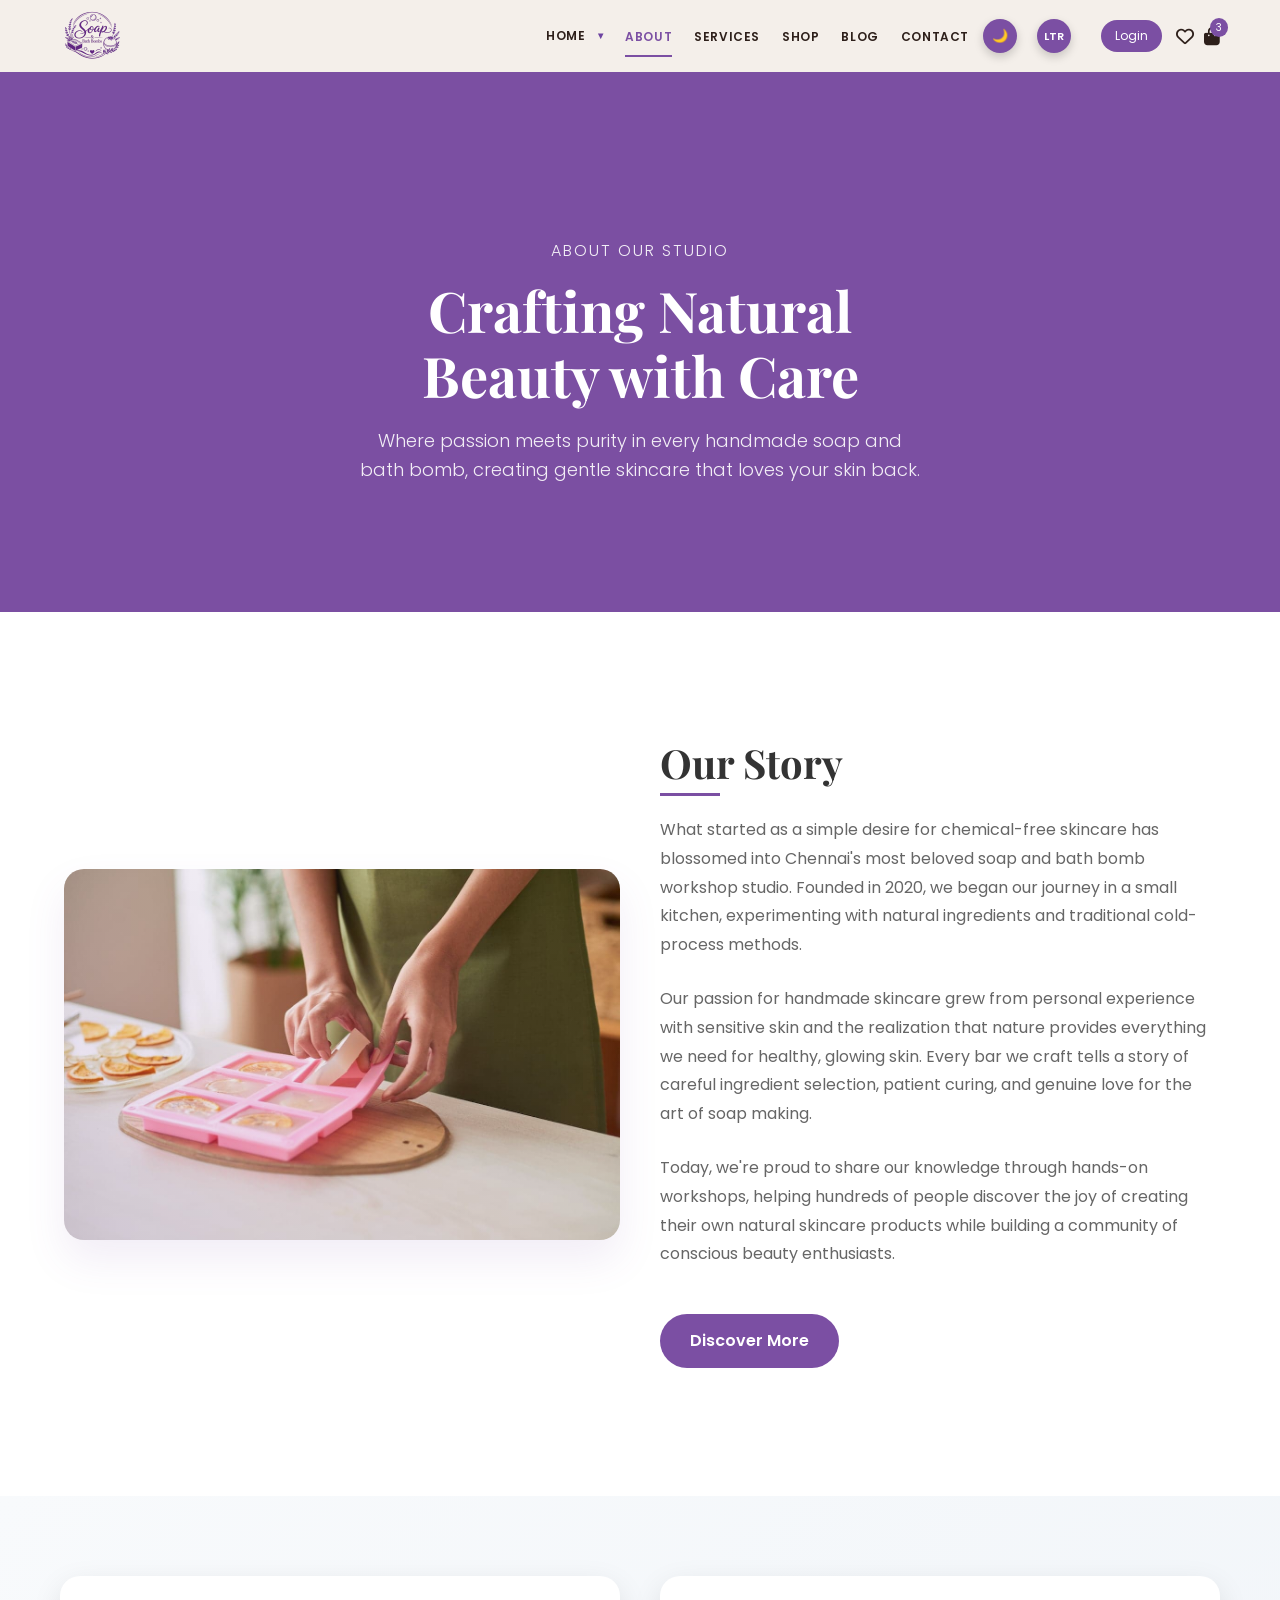
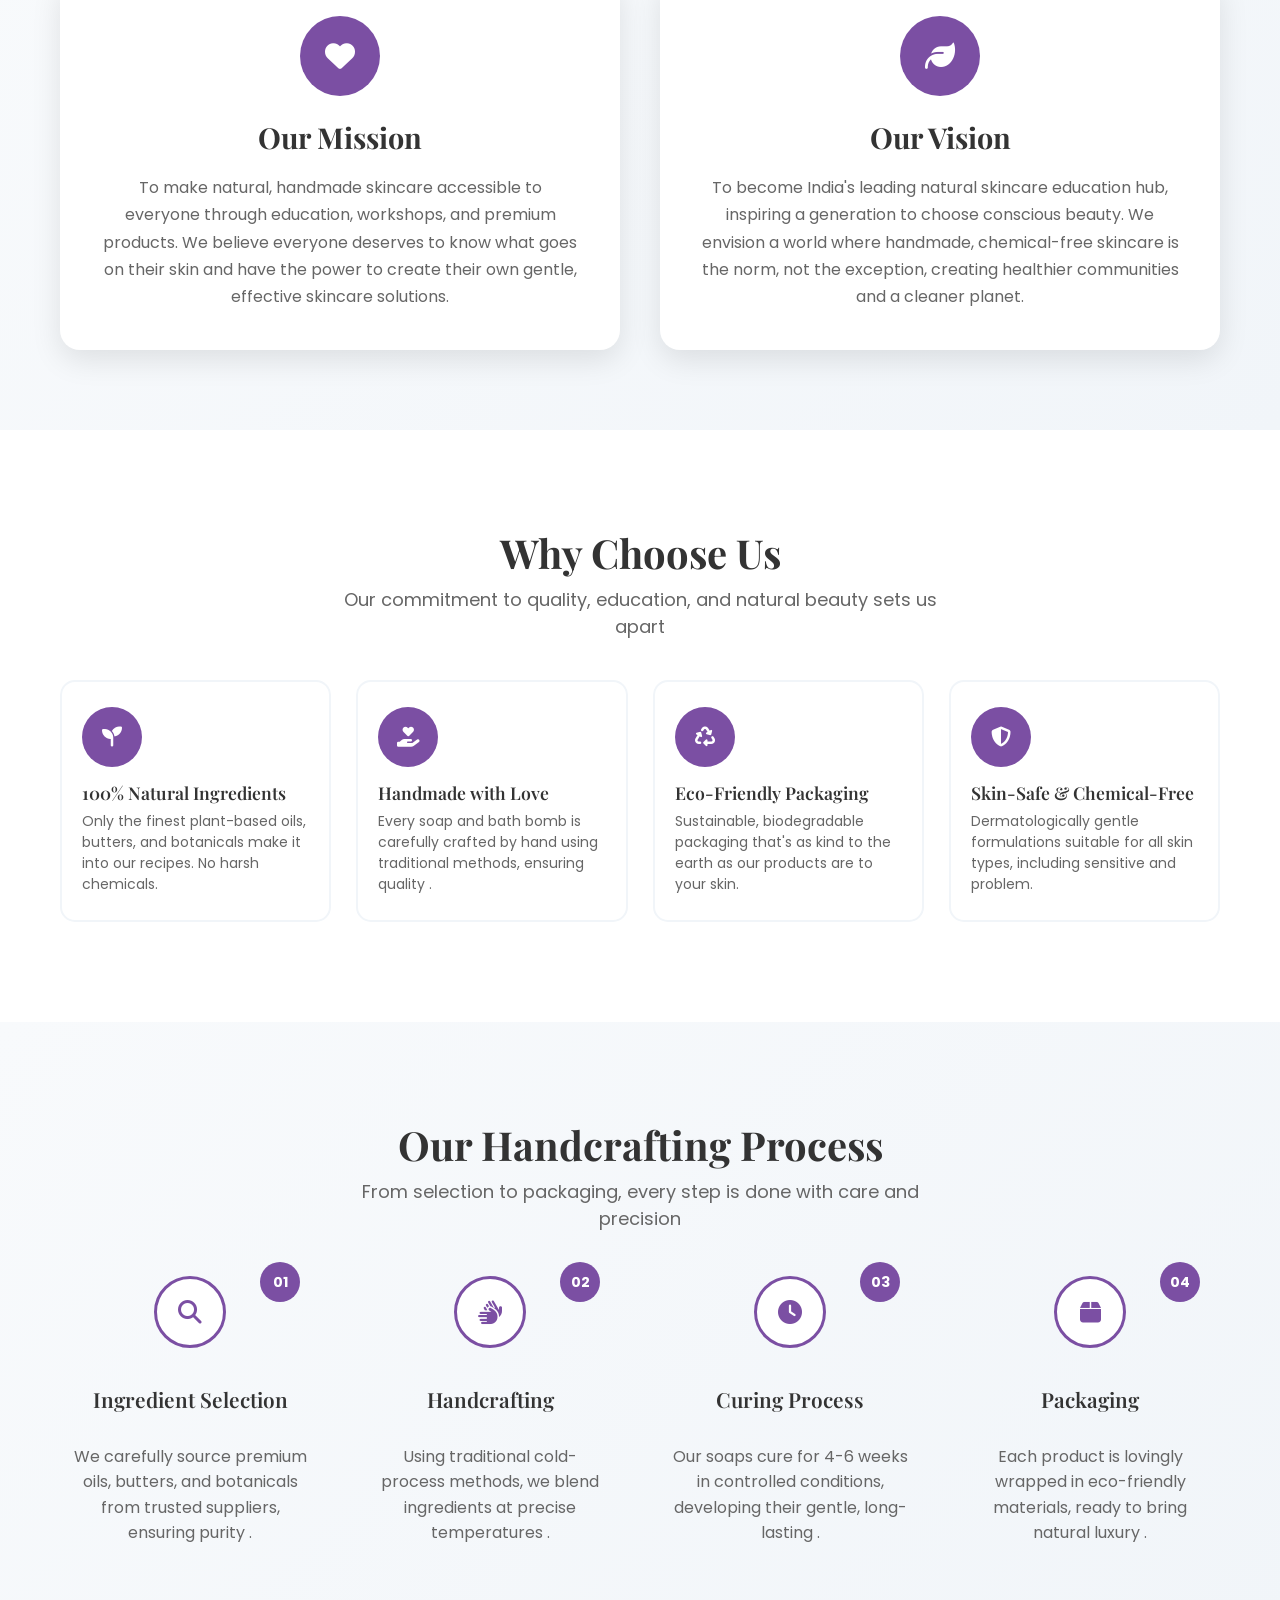
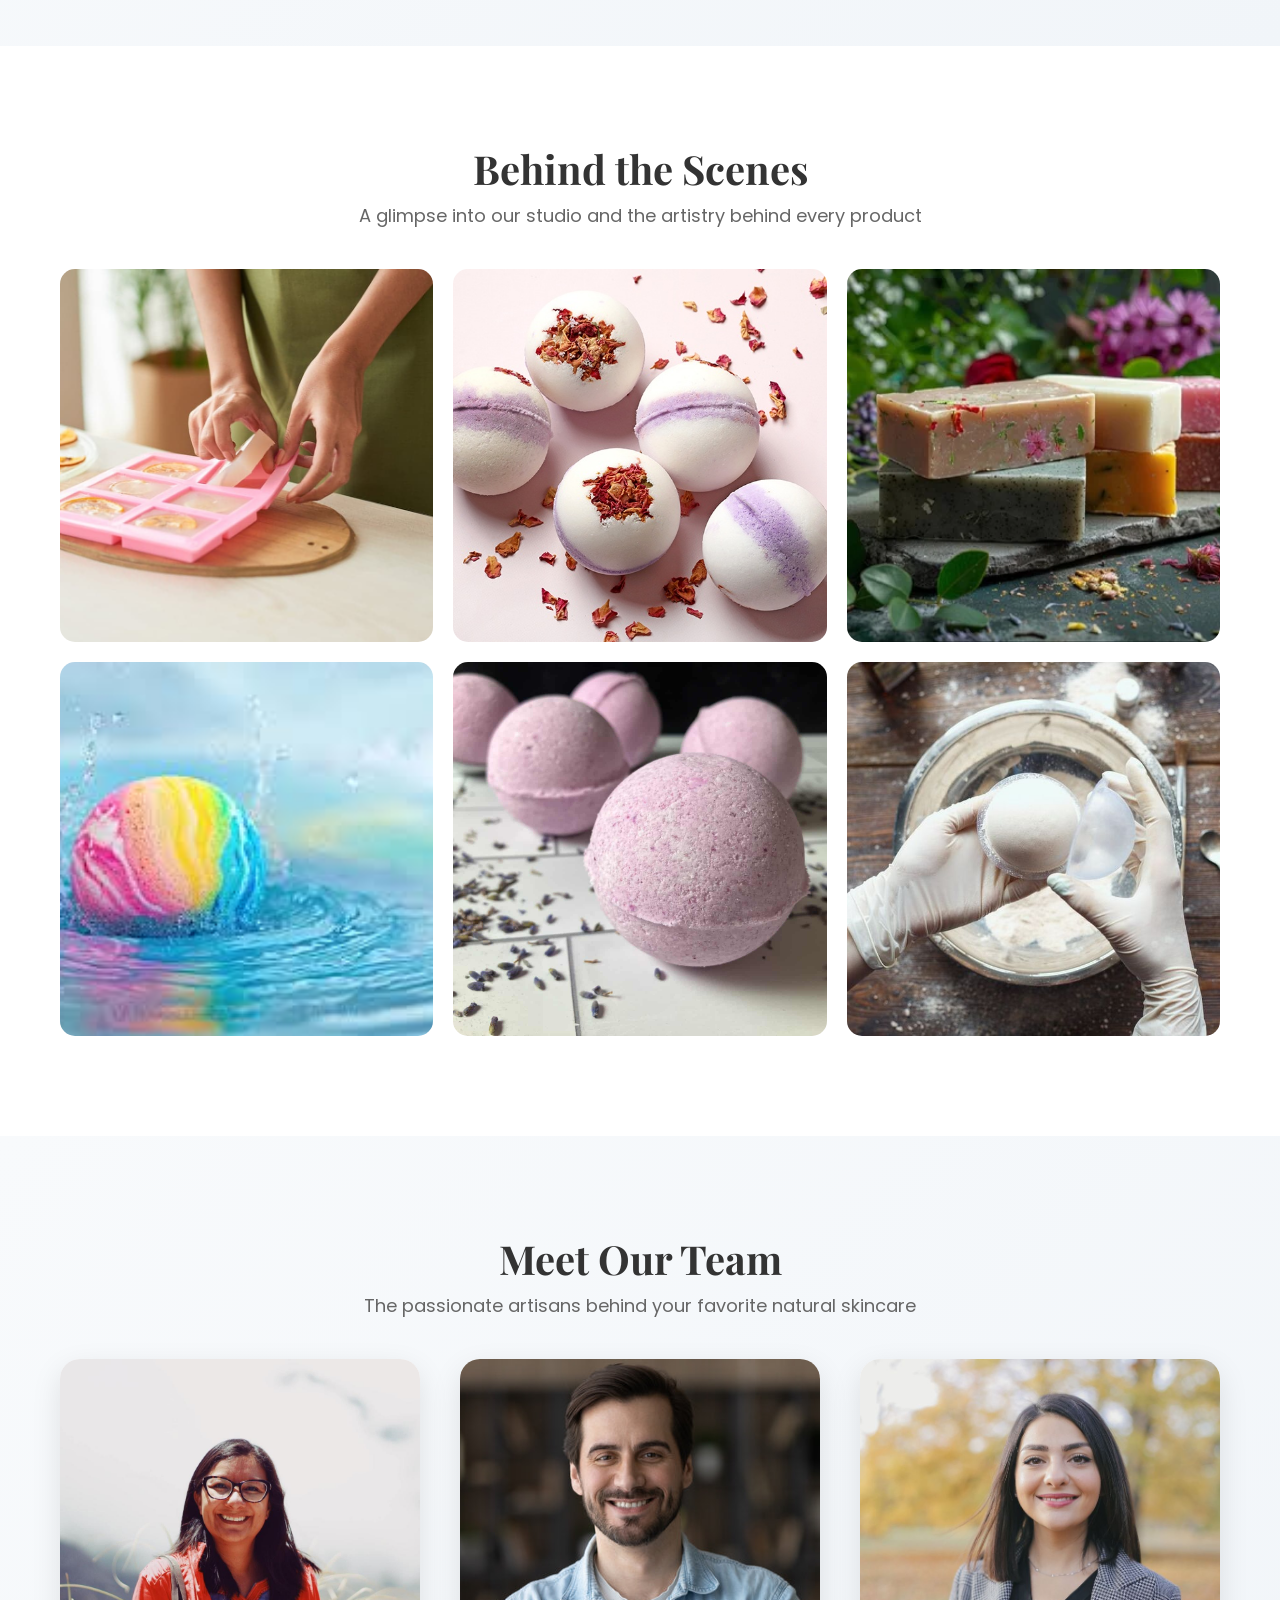
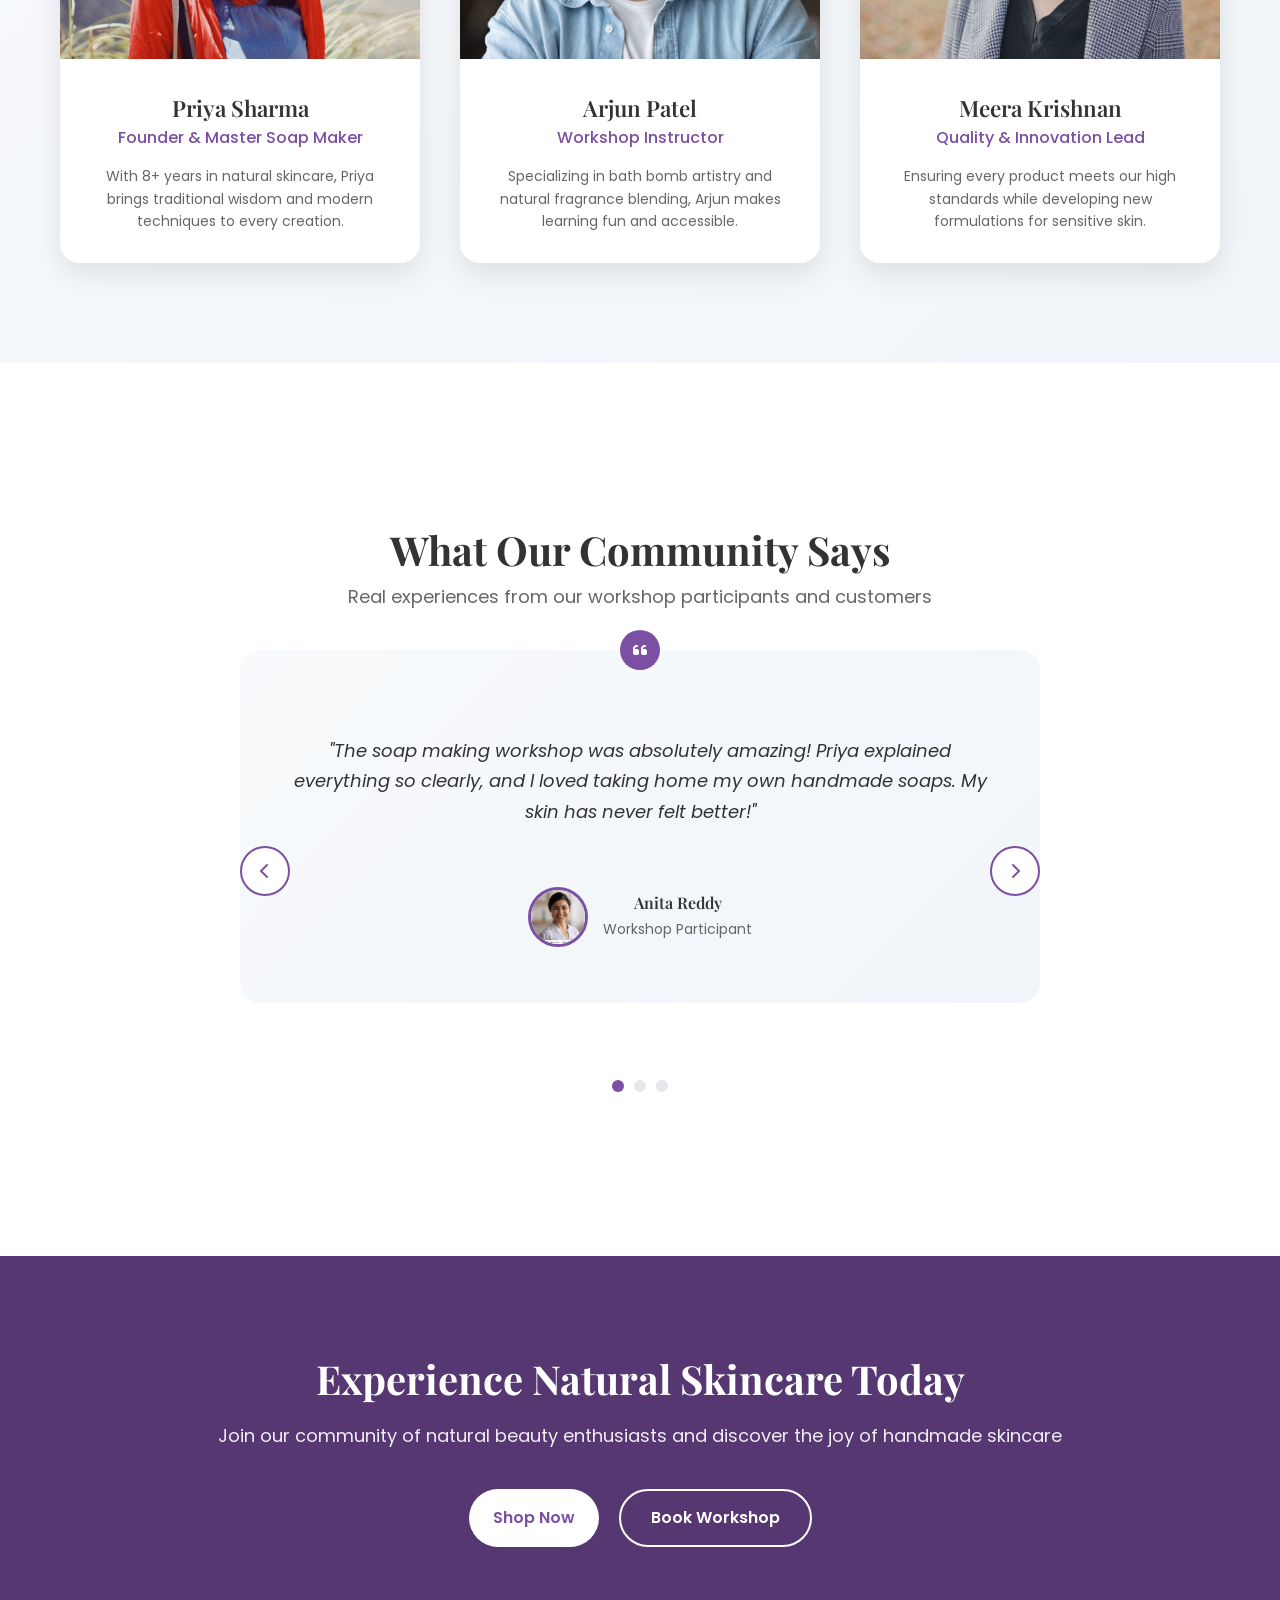
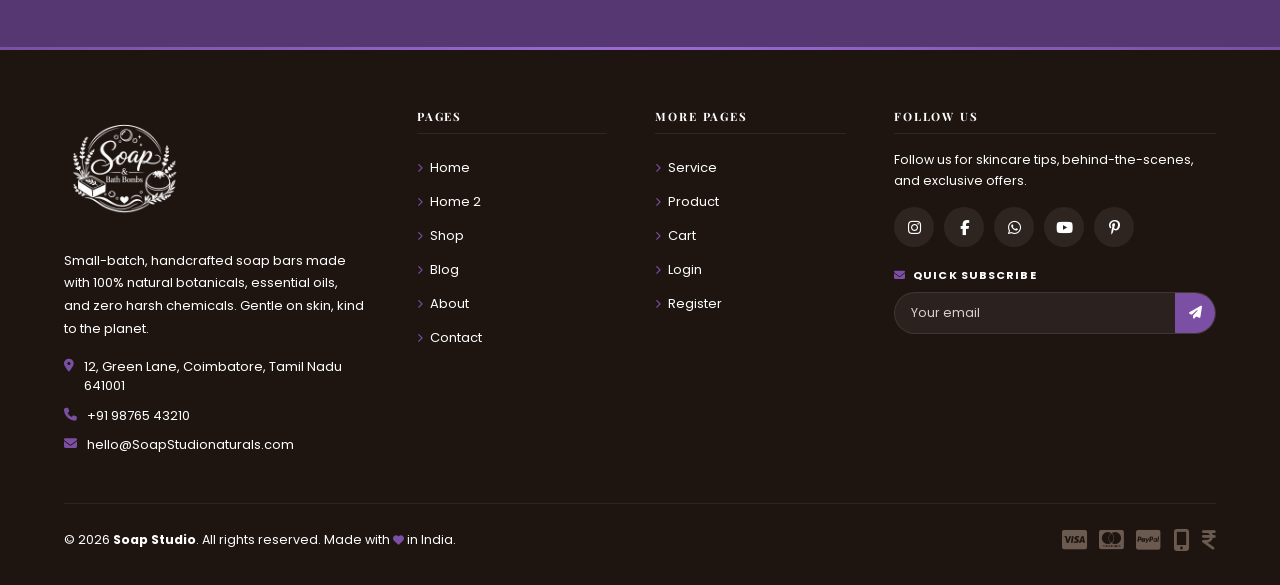
==== commit df9f8c6d: "Add files via upload" ====
--- a/about.html
+++ b/about.html
@@ -6,7 +6,8 @@
     <link rel="icon" type="image/png" href="images/my-logo.png">
 <title>About Us - Soap & Bath Bomb Workshop Studio</title>
     <link rel="stylesheet" href="css/about.css">
-    <link rel="stylesheet" href="css/dark.css?v=6">
+    <link rel="stylesheet" href="css/header.css">
+    <link rel="stylesheet" href="css/dark.css">
     <link href="https://fonts.googleapis.com/css2?family=Poppins:wght@300;400;600;700&display=swap" rel="stylesheet">
     <link href="https://fonts.googleapis.com/css2?family=Playfair+Display:wght@400;600;700&display=swap" rel="stylesheet">
     <link rel="stylesheet" href="https://cdnjs.cloudflare.com/ajax/libs/font-awesome/6.5.0/css/all.min.css">
@@ -572,16 +573,6 @@
 
     <!-- Scripts -->
     <script>
-        // Hamburger menu
-        const hamburger = document.getElementById('hamburger');
-        const mobileNav = document.getElementById('mobileNav');
-        if (hamburger) {
-            hamburger.addEventListener('click', () => {
-                mobileNav?.classList.toggle('open');
-                hamburger.classList.toggle('active');
-            });
-        }
-
         // Back to top
         const btt = document.getElementById('backToTop');
         window.addEventListener('scroll', () => {
--- a/css/about.css
+++ b/css/about.css
@@ -1411,6 +1411,163 @@
   }
   .testimonial-content {
     padding: 44px 24px;
+  }
+}
+
+@media (max-width: 360px) {
+  .testimonials {
+    padding: 72px 0;
+  }
+
+  .testimonials .container {
+    padding: 0 12px;
+  }
+
+  .testimonials-slider {
+    max-width: 100%;
+  }
+
+  .testimonial-track {
+    height: auto;
+  }
+
+  .testimonial-card {
+    position: relative;
+    display: none;
+    opacity: 1;
+    transform: none;
+    inset: auto;
+  }
+
+  .testimonial-card.active {
+    display: block;
+  }
+
+  .testimonial-content {
+    padding: 40px 16px 20px;
+    border-radius: 18px;
+  }
+
+  .quote-icon {
+    top: -16px;
+    width: 36px;
+    height: 36px;
+  }
+
+  .testimonial-content p {
+    margin: 18px 0 22px;
+    font-size: 0.98rem;
+    line-height: 1.75;
+    overflow-wrap: anywhere;
+  }
+
+  .testimonial-author {
+    flex-direction: column;
+    gap: 10px;
+    margin-top: 0;
+    text-align: center;
+  }
+
+  .testimonial-author img {
+    width: 72px;
+    height: 72px;
+  }
+
+  .author-info h4 {
+    font-size: 1.02rem;
+    margin-bottom: 4px;
+  }
+
+  .author-info span {
+    font-size: 0.82rem;
+  }
+
+  .testimonial-nav {
+    position: static;
+    transform: none;
+    justify-content: space-between;
+    gap: 12px;
+    margin-top: 16px;
+    pointer-events: auto;
+  }
+
+  .nav-btn {
+    width: 44px;
+    height: 44px;
+    border-radius: 14px;
+    flex: 0 0 auto;
+  }
+
+  .testimonial-dots {
+    margin-top: 16px;
+    gap: 8px;
+  }
+}
+
+@media (max-width: 480px) {
+  .testimonials .container {
+    padding: 0 14px;
+  }
+
+  .testimonial-track {
+    height: auto;
+  }
+
+  .testimonial-card {
+    position: relative;
+    inset: auto;
+  }
+
+  .testimonial-content {
+    padding: 30px 18px 22px;
+    border-radius: 20px;
+  }
+
+  .testimonial-content p {
+    margin: 16px 0 20px;
+    font-size: 0.96rem;
+    line-height: 1.7;
+    text-align: center;
+  }
+
+  .testimonial-author {
+    display: flex;
+    flex-direction: column !important;
+    align-items: center !important;
+    justify-content: center;
+    gap: 12px;
+    width: 100%;
+    margin-top: 0;
+    text-align: center;
+  }
+
+  .testimonial-author img {
+    width: 112px !important;
+    height: 112px !important;
+    max-width: 112px !important;
+    border-radius: 50% !important;
+    object-fit: cover !important;
+    object-position: center !important;
+    margin: 0 auto;
+    flex: 0 0 auto;
+  }
+
+  .author-info {
+    width: 100%;
+    min-width: 0;
+    text-align: center;
+  }
+
+  .author-info h4 {
+    margin-bottom: 4px;
+    font-size: 1rem;
+    line-height: 1.25;
+  }
+
+  .author-info span {
+    display: block;
+    font-size: 0.82rem;
+    line-height: 1.4;
   }
 }
 
@@ -1831,6 +1988,10 @@
 }
 
 @media (max-width: 480px) {
+  .values {
+    padding: 56px 0 24px;
+  }
+
   .values-grid {
     grid-template-columns: 1fr;
   }
@@ -1838,6 +1999,19 @@
   .value-card {
     flex-direction: row;
     align-items: flex-start;
+  }
+
+  .process {
+    padding: 40px 0 56px;
+  }
+
+  .values .section-header,
+  .process .section-header {
+    margin-bottom: 26px;
+  }
+
+  .process-steps {
+    gap: 28px;
   }
 }
 
@@ -1897,14 +2071,22 @@
 
   .story-content h2 {
     font-size: 1.6rem;
-    margin-bottom: 22px;
+    display: inline-flex;
+    align-items: center;
+    justify-content: center;
+    min-height: 46px;
+    padding: 0 24px;
+    margin: 0 auto 28px;
     line-height: 1.25;
     overflow-wrap: anywhere;
+    border-radius: 14px;
+    background: #7b4fa3;
+    color: #ffffff;
+    box-shadow: 0 14px 28px rgba(123, 79, 163, 0.24);
   }
 
   .story-content h2::after {
-    left: 50%;
-    transform: translateX(-50%);
+    display: none;
   }
 
   .story-content p {
@@ -1917,82 +2099,6 @@
     width: 100%;
     max-width: 240px;
     text-align: center;
-  }
-}
-
-/* ===== SITEWIDE MOBILE/TABLET RESPONSIVE POLISH ===== */
-@media (max-width: 1024px) {
-  html, body { max-width: 100%; overflow-x: hidden; }
-  img, video, iframe { max-width: 100%; height: auto; }
-  .container, .header-container, .footer-container { width: 100%; max-width: 100%; padding-left: 24px; padding-right: 24px; }
-  .values-grid, .team-grid, .gallery-grid, .testimonials-grid, .footer-grid { gap: 24px; }
-}
-
-@media (max-width: 768px) {
-  .container, .header-container, .footer-container { padding-left: 16px; padding-right: 16px; }
-  .about-content, .values-grid, .team-grid, .gallery-grid, .testimonials-grid, .footer-grid { grid-template-columns: 1fr !important; }
-  .hero-title, .section-title, .story-content h2, .mission-content h2 { font-size: clamp(1.65rem, 8vw, 2.25rem); line-height: 1.2; }
-  .value-card, .team-member, .testimonial-card, .gallery-item { max-width: 420px; width: 100%; margin-left: auto; margin-right: auto; }
-  .footer-bottom { flex-direction: column; text-align: center; }
-}
-
-@media (max-width: 360px) {
-  .container, .header-container, .footer-container { padding-left: 12px; padding-right: 12px; }
-  .hero-title, .section-title, .story-content h2, .mission-content h2 { font-size: clamp(1.45rem, 9vw, 1.85rem); }
-}
-
-/* About footer: remove horizontal divider lines */
-body.page-about .footer-accent {
-  display: none !important;
-}
-
-body.page-about .footer-grid,
-body.page-about .footer-heading {
-  border-bottom: 0 !important;
-}
-
-/* About header: remove the long/active underline */
-body.page-about .site-header,
-body.page-about .mobile-nav {
-  border-bottom: 0 !important;
-  box-shadow: none !important;
-}
-
-body.page-about .nav-left a::after,
-body.page-about .nav-left .dropdown.active > a::after {
-  display: none !important;
-  width: 0 !important;
-}
-
-body.page-about .nav-left a,
-body.page-about .dropdown-menu a,
-body.page-about .mobile-nav a,
-body.page-about .mobile-dropdown {
-  border-bottom: 0 !important;
-}
-
-/* Final mobile header divider cleanup */
-@media (max-width: 600px) {
-  .site-header,
-  header.site-header,
-  .header-container,
-  .mobile-nav,
-  .site-header .mobile-nav,
-  header.site-header .mobile-nav,
-  .site-header .mobile-nav.open,
-  .site-header .mobile-nav.active,
-  .site-header .mobile-nav.menu-open {
-    border-top: 0 !important;
-    border-bottom: 0 !important;
-    box-shadow: none !important;
-  }
-
-  .site-header + *,
-  header.site-header + *,
-  .hero,
-  .hero-section,
-  .bg-header,
-  .about-hero {
-    border-top: 0 !important;
-  }
-}
+    margin-top: 14px;
+  }
+}
--- a/css/header.css
+++ b/css/header.css
@@ -0,0 +1,756 @@
+/* Shared header styles for all pages */
+
+.site-header {
+  background: #f4efea;
+  position: sticky;
+  top: 0;
+  z-index: 1000;
+}
+
+.header-container {
+  max-width: 1200px;
+  margin: auto;
+  padding: 0 20px;
+  height: 70px;
+  display: flex;
+  align-items: center;
+  justify-content: space-between;
+  gap: 20px;
+}
+
+.logo-img {
+  width: 120px;
+  height: auto;
+}
+
+.dropdown {
+  position: relative;
+}
+
+.dropdown-menu {
+  position: absolute;
+  top: calc(100% + 14px);
+  left: 0;
+  min-width: 244px;
+  background: #ffffff;
+  border-radius: 22px;
+  padding: 10px;
+  list-style: none;
+  display: grid;
+  grid-template-columns: 1fr;
+  gap: 8px;
+  box-shadow: 0 16px 36px rgba(0, 0, 0, 0.14);
+  opacity: 0;
+  visibility: hidden;
+  transform: translateY(12px);
+  transition: all 0.3s ease;
+  z-index: 999;
+}
+
+.dropdown-menu li {
+  width: auto;
+}
+
+.dropdown-menu a {
+  display: flex;
+  align-items: center;
+  justify-content: flex-start;
+  min-height: 56px;
+  padding: 14px 16px;
+  font-size: 14px;
+  font-weight: 600;
+  line-height: 1.25;
+  color: #1f1f1f;
+  background: #ffffff;
+  text-decoration: none;
+  transition: all 0.3s ease;
+  border-left: 0;
+  border-bottom: 0;
+  border-radius: 16px;
+  border: 1px solid transparent;
+  position: relative;
+  text-align: left;
+}
+
+.dropdown-menu a::before {
+  content: "";
+  width: 10px;
+  height: 10px;
+  margin-right: 12px;
+  border-radius: 50%;
+  background: #b78ae5;
+  box-shadow: 0 0 0 4px rgba(183, 138, 229, 0.15);
+}
+
+.dropdown-menu a:hover {
+  color: #6d43a1;
+  background: #fcf8ff;
+  border-color: #ebdcf7;
+  padding-left: 18px;
+}
+
+.dropdown-menu a.active {
+  color: #6d43a1;
+  font-weight: 600;
+  background: #fcf8ff;
+  border-color: #ebdcf7;
+}
+
+.dropdown.active > .dropdown-trigger {
+  color: #6d43a1 !important;
+}
+
+.dropdown.active > .dropdown-trigger::after {
+  width: 100% !important;
+  background: #6d43a1;
+}
+
+.dropdown-caret {
+  margin-left: 6px;
+  font-size: 10px;
+  color: #6d43a1;
+}
+
+.nav-left {
+  flex: 1;
+}
+
+.nav-left ul {
+  display: flex;
+  gap: 25px;
+  list-style: none;
+}
+
+.nav-left a {
+  text-decoration: none;
+  font-size: 12px;
+  color: #2d1f1a;
+  text-transform: uppercase;
+  position: relative;
+}
+
+.nav-left a::after {
+  content: "";
+  position: absolute;
+  left: 0;
+  bottom: -4px;
+  width: 0;
+  height: 2px;
+  background: #7b4fa3;
+  transition: 0.3s;
+}
+
+.nav-left a:hover::after,
+.nav-left a.active::after {
+  width: 100%;
+}
+
+.nav-left a.active {
+  color: #7b4fa3;
+}
+
+.nav-right {
+  display: flex;
+  align-items: center;
+  gap: 15px;
+}
+
+.nav-right a {
+  color: #2d1f1a;
+  font-size: 18px;
+  position: relative;
+  transition: 0.3s;
+}
+
+.nav-right a:hover {
+  color: #7b4fa3;
+}
+
+.cart-icon {
+  position: relative;
+}
+
+.cart-badge {
+  position: absolute;
+  top: -5px;
+  right: -8px;
+  background: #7b4fa3;
+  color: #fff;
+  font-size: 10px;
+  padding: 2px 6px;
+  border-radius: 50%;
+}
+
+.theme-btn,
+.rtl-btn {
+  background: #ede6de;
+  border: none;
+  padding: 6px 12px;
+  border-radius: 20px;
+  font-size: 12px;
+  cursor: pointer;
+  transition: 0.3s;
+}
+
+.theme-btn:hover,
+.rtl-btn:hover {
+  background: #7b4fa3;
+  color: #fff;
+}
+
+.mobile-login-btn {
+  background: #7b4fa3;
+  color: #fff;
+  padding: 6px 14px;
+  border-radius: 20px;
+  font-size: 12px;
+  text-decoration: none;
+  transition: 0.3s;
+}
+
+.mobile-login-btn:hover {
+  background: #7b4fa3;
+}
+
+.hamburger {
+  display: none;
+  flex-direction: column;
+  gap: 5px;
+  cursor: pointer;
+  background: transparent;
+  border: none;
+  padding: 0;
+  z-index: 1001;
+  width: 32px;
+  height: 32px;
+  align-items: center;
+  justify-content: center;
+}
+
+.hamburger span {
+  width: 20px;
+  height: 2px;
+  background: #2d1f1a;
+  transition: all 0.3s ease;
+  display: block;
+  border-radius: 999px;
+}
+
+.hamburger.active span:nth-child(1) {
+  transform: rotate(45deg) translate(7px, 7px);
+}
+
+.hamburger.active span:nth-child(2) {
+  opacity: 0;
+}
+
+.hamburger.active span:nth-child(3) {
+  transform: rotate(-45deg) translate(6px, -6px);
+}
+
+.mobile-nav {
+  max-height: 0;
+  overflow: hidden;
+  background: #f4efea;
+  transition: max-height 0.3s ease, padding 0.3s ease;
+  position: fixed;
+  top: 70px;
+  left: 0;
+  right: 0;
+  z-index: 999;
+  border-bottom: 1px solid rgba(0, 0, 0, 0.1);
+  width: 100%;
+}
+
+.mobile-nav.open {
+  max-height: 500px;
+  padding: 0;
+}
+
+.mobile-nav ul {
+  display: flex;
+  flex-direction: column;
+  padding: 15px 20px;
+  gap: 0;
+  list-style: none;
+}
+
+.mobile-nav a {
+  padding: 12px 0;
+  text-decoration: none;
+  color: #2d1f1a;
+  font-size: 14px;
+  display: block;
+  transition: color 0.2s;
+  border-bottom: 1px solid rgba(0, 0, 0, 0.05);
+}
+
+.mobile-nav a:last-child {
+  border-bottom: none;
+}
+
+.mobile-nav a:hover {
+  color: #7b4fa3;
+}
+
+.mobile-dropdown {
+  border-bottom: 1px solid rgba(0, 0, 0, 0.05);
+}
+
+.mobile-dropdown-toggle {
+  width: 100%;
+  padding: 12px 0;
+  border: 0;
+  background: transparent;
+  color: #2d1f1a;
+  font: inherit;
+  font-size: 14px;
+  text-align: left;
+  display: flex;
+  align-items: center;
+  justify-content: space-between;
+  cursor: pointer;
+}
+
+.mobile-dropdown-toggle.active,
+.mobile-dropdown-toggle:hover {
+  color: #7b4fa3;
+}
+
+.mobile-dropdown-caret {
+  font-size: 12px;
+  transition: transform 0.25s ease;
+}
+
+.mobile-dropdown.open .mobile-dropdown-caret {
+  transform: rotate(180deg);
+}
+
+.mobile-submenu {
+  display: none !important;
+  padding: 0 0 8px 14px !important;
+}
+
+.mobile-dropdown.open .mobile-submenu {
+  display: flex !important;
+  gap: 0;
+}
+
+.mobile-submenu li {
+  list-style: none;
+}
+
+.mobile-submenu a {
+  padding: 10px 0;
+  font-size: 13px;
+  color: #4b3d37;
+}
+
+.mobile-submenu a.active {
+  color: #7b4fa3;
+}
+
+body.page-shop .site-header,
+body.page-service .site-header,
+body.page-blog .site-header,
+body.page-cart .site-header {
+  background: #f4efea !important;
+  backdrop-filter: none !important;
+  border-bottom: none !important;
+}
+
+body.page-shop .header-container,
+body.page-service .header-container,
+body.page-blog .header-container,
+body.page-cart .header-container {
+  flex-wrap: nowrap !important;
+  min-height: 70px !important;
+  height: 70px !important;
+}
+
+body.page-shop .mobile-nav,
+body.page-service .mobile-nav,
+body.page-blog .mobile-nav,
+body.page-cart .mobile-nav {
+  position: fixed !important;
+  top: 70px !important;
+  left: 0 !important;
+  right: 0 !important;
+  width: 100% !important;
+  z-index: 999 !important;
+  display: block !important;
+  max-height: 0 !important;
+  overflow: hidden !important;
+  background: #f4efea !important;
+  box-shadow: 0 14px 28px rgba(15, 23, 42, 0.12) !important;
+}
+
+body.page-shop .mobile-nav.open,
+body.page-service .mobile-nav.open,
+body.page-blog .mobile-nav.open,
+body.page-cart .mobile-nav.open {
+  max-height: min(70vh, 420px) !important;
+  overflow-y: auto !important;
+}
+
+body.page-shop .mobile-nav ul,
+body.page-service .mobile-nav ul,
+body.page-blog .mobile-nav ul,
+body.page-cart .mobile-nav ul {
+  display: flex !important;
+  flex-direction: column !important;
+  padding: 15px 20px !important;
+  margin: 0 !important;
+  list-style: none !important;
+}
+
+body.page-shop .mobile-nav a,
+body.page-service .mobile-nav a,
+body.page-blog .mobile-nav a,
+body.page-cart .mobile-nav a,
+body.page-shop .mobile-dropdown-toggle,
+body.page-service .mobile-dropdown-toggle,
+body.page-blog .mobile-dropdown-toggle,
+body.page-cart .mobile-dropdown-toggle {
+  display: block !important;
+  width: 100% !important;
+  min-height: 42px !important;
+  padding: 12px 0 !important;
+  opacity: 1 !important;
+  visibility: visible !important;
+}
+
+body.dark-mode .site-header {
+  background: #2a2a2a;
+}
+
+body.dark-mode .nav-left a,
+body.dark-mode .nav-right a {
+  color: #ddd;
+}
+
+body.rtl {
+  direction: rtl;
+}
+
+body.rtl .header-container {
+  flex-direction: row-reverse;
+}
+
+body.rtl .nav-left ul {
+  flex-direction: row-reverse;
+}
+
+@media (max-width: 992px) {
+  .nav-left {
+    display: none;
+  }
+
+  .hamburger {
+    display: flex;
+  }
+
+  .nav-right {
+    gap: 10px;
+  }
+
+  .logo-img {
+    height: 45px;
+  }
+
+  .theme-btn,
+  .rtl-btn {
+    display: none !important;
+  }
+
+  .mobile-login-btn {
+    display: none !important;
+  }
+
+  .header-container {
+    justify-content: space-between;
+  }
+
+  .mobile-nav .mobile-nav-icons {
+    display: flex;
+    align-items: center;
+    justify-content: center;
+    flex-wrap: wrap;
+    gap: 14px;
+    padding: 14px 0 8px;
+    border-top: none;
+    margin-top: 8px;
+  }
+
+  .mobile-nav .mobile-nav-icons a,
+  .mobile-nav .mobile-nav-icons button {
+    color: #2d1f1a;
+    font-size: 18px;
+    position: relative;
+    padding: 0;
+    border-bottom: none;
+  }
+
+  .mobile-nav .mobile-nav-icons a:hover,
+  .mobile-nav .mobile-nav-icons button:hover {
+    color: #7b4fa3;
+  }
+
+  .mobile-nav .mobile-nav-icons .cart-badge {
+    position: absolute;
+    top: -5px;
+    right: -8px;
+    background: #7b4fa3;
+    color: #fff;
+    font-size: 10px;
+    padding: 2px 6px;
+    border-radius: 50%;
+  }
+
+  .mobile-toggle-btn {
+    position: static !important;
+    width: 34px;
+    height: 34px;
+    margin: 0 !important;
+    box-shadow: 0 4px 12px rgba(0, 0, 0, 0.14);
+  }
+
+  .mobile-login-btn--menu {
+    display: inline-flex !important;
+    align-items: center;
+    justify-content: center;
+    padding: 8px 16px !important;
+    border-radius: 999px;
+    background: #7b4fa3;
+    color: #ffffff !important;
+    font-size: 12px !important;
+    font-weight: 600;
+    text-decoration: none;
+  }
+}
+
+@media (max-width: 768px) {
+  .header-container,
+  .container,
+  .footer-container {
+    padding-left: 16px;
+    padding-right: 16px;
+  }
+
+  h1, h2, h3, p, a, button, span {
+    overflow-wrap: anywhere;
+  }
+}
+
+@media (max-width: 576px) {
+  .header-container {
+    min-height: 60px;
+    height: 60px;
+  }
+}
+
+@media (max-width: 768px) {
+  .site-header {
+    height: 70px;
+  }
+
+  .mobile-nav {
+    position: fixed !important;
+    top: 70px;
+    left: 0;
+    right: 0;
+    max-height: 0;
+    overflow-y: auto;
+    border-bottom: none;
+    box-shadow: 0 14px 28px rgba(15, 23, 42, 0.12);
+  }
+
+  .mobile-nav.open {
+    max-height: min(70vh, 420px);
+  }
+
+  .mobile-nav a,
+  .mobile-nav a:last-child {
+    border-bottom: none;
+  }
+
+  .mobile-nav .mobile-nav-icons {
+    border-top: none;
+  }
+}
+
+/* Mobile header layout shared by all pages */
+@media (max-width: 992px) {
+  body:not(.page-login):not(.page-register) .site-header {
+    position: relative !important;
+    top: auto !important;
+    height: auto !important;
+    min-height: 0 !important;
+    background: #f4efea !important;
+    box-shadow: none !important;
+  }
+
+  body:not(.page-login):not(.page-register) .header-container {
+    width: 100% !important;
+    max-width: none !important;
+    height: 68px !important;
+    min-height: 68px !important;
+    padding: 0 18px !important;
+    border-bottom: 1px solid rgba(45, 31, 26, 0.06);
+  }
+
+  body:not(.page-login):not(.page-register) .site-header .logo-img {
+    height: 48px !important;
+    width: auto !important;
+  }
+
+  body:not(.page-login):not(.page-register) .hamburger {
+    display: flex !important;
+    width: 42px !important;
+    height: 42px !important;
+    margin-left: auto !important;
+    border: 2px solid #1f1a17 !important;
+    border-radius: 10px !important;
+    background: transparent !important;
+  }
+
+  body:not(.page-login):not(.page-register) .hamburger span {
+    width: 22px !important;
+    height: 2px !important;
+    background: #1f1a17 !important;
+  }
+
+  body:not(.page-login):not(.page-register) .hamburger.active span:nth-child(1) {
+    transform: rotate(45deg) translate(5px, 5px) !important;
+  }
+
+  body:not(.page-login):not(.page-register) .hamburger.active span:nth-child(3) {
+    transform: rotate(-45deg) translate(5px, -5px) !important;
+  }
+
+  body:not(.page-login):not(.page-register) .mobile-nav {
+    position: static !important;
+    top: auto !important;
+    left: auto !important;
+    right: auto !important;
+    width: 100% !important;
+    max-height: 0 !important;
+    overflow: hidden !important;
+    background: #f4efea !important;
+    border-bottom: 1px solid rgba(45, 31, 26, 0.08) !important;
+    box-shadow: none !important;
+  }
+
+  body:not(.page-login):not(.page-register) .mobile-nav.open,
+  body:not(.page-login):not(.page-register) .mobile-nav.active {
+    max-height: 520px !important;
+    overflow: visible !important;
+  }
+
+  body:not(.page-login):not(.page-register) .mobile-nav > ul {
+    display: flex !important;
+    flex-direction: column !important;
+    gap: 0 !important;
+    margin: 0 !important;
+    padding: 12px 16px 24px !important;
+    list-style: none !important;
+  }
+
+  body:not(.page-login):not(.page-register) .mobile-dropdown {
+    border-bottom: 0 !important;
+  }
+
+  body:not(.page-login):not(.page-register) .mobile-dropdown-toggle {
+    min-height: 42px !important;
+    padding: 0 8px !important;
+    border-bottom: 1px solid rgba(45, 31, 26, 0.08) !important;
+    font-size: 13px !important;
+    color: #2d1f1a !important;
+  }
+
+  body:not(.page-login):not(.page-register) .mobile-nav > ul > li:not(.mobile-dropdown) > a {
+    min-height: 44px !important;
+    padding: 0 !important;
+    border-bottom: 0 !important;
+    display: flex !important;
+    align-items: center !important;
+    justify-content: center !important;
+    text-align: center !important;
+    font-size: 13px !important;
+    color: #2d1f1a !important;
+  }
+
+  body:not(.page-login):not(.page-register) .mobile-submenu {
+    padding: 8px 0 4px !important;
+  }
+
+  body:not(.page-login):not(.page-register) .mobile-submenu a {
+    justify-content: center !important;
+    text-align: center !important;
+  }
+
+  body:not(.page-login):not(.page-register) .mobile-nav-icons {
+    display: grid !important;
+    grid-template-columns: repeat(4, minmax(0, 1fr));
+    gap: 10px;
+    align-items: center;
+    justify-items: center;
+    margin: 0 16px;
+    padding: 10px 0 14px;
+    border-top: 1px solid rgba(45, 31, 26, 0.08) !important;
+  }
+
+  body:not(.page-login):not(.page-register) .mobile-nav-icons a,
+  body:not(.page-login):not(.page-register) .mobile-nav-icons button {
+    width: 36px !important;
+    min-width: 36px !important;
+    height: 36px !important;
+    min-height: 36px !important;
+    padding: 0 !important;
+    display: inline-flex !important;
+    align-items: center !important;
+    justify-content: center !important;
+    border: 0 !important;
+    border-radius: 9px !important;
+    background: rgba(123, 79, 163, 0.1) !important;
+    color: #7b4fa3 !important;
+    font-size: 14px !important;
+    text-decoration: none !important;
+  }
+
+  body:not(.page-login):not(.page-register) .mobile-nav-icons .mobile-login-btn--menu {
+    grid-column: 1 / -1;
+    width: 100% !important;
+    height: 40px !important;
+    min-height: 40px !important;
+    margin-top: 0 !important;
+    border-radius: 8px !important;
+    background: #7b4fa3 !important;
+    color: #ffffff !important;
+    font-size: 14px !important;
+    font-weight: 600 !important;
+  }
+
+  body:not(.page-login):not(.page-register) .mobile-nav-icons .cart-icon {
+    position: relative !important;
+  }
+
+  body:not(.page-login):not(.page-register) .mobile-nav-icons .cart-badge {
+    top: -6px !important;
+    right: -6px !important;
+    min-width: 16px !important;
+    height: 16px !important;
+    padding: 0 4px !important;
+    display: inline-flex !important;
+    align-items: center !important;
+    justify-content: center !important;
+    font-size: 9px !important;
+  }
+}
+
+@media (max-width: 576px) {
+  body:not(.page-login):not(.page-register) .header-container {
+    height: 60px !important;
+    min-height: 60px !important;
+  }
+}
--- a/css/dark.css
+++ b/css/dark.css
@@ -3,6 +3,338 @@
   --site-font-body: 'Poppins', sans-serif;
   --site-font-heading: 'Playfair Display', serif;
   --site-font-size-base: 16px;
+}
+
+/* Final shared mobile header override */
+@media (max-width: 992px) {
+  body:not(.page-login):not(.page-register) .site-header {
+    position: relative !important;
+    top: auto !important;
+    height: auto !important;
+    min-height: 0 !important;
+    background: #f4efea !important;
+    box-shadow: none !important;
+  }
+
+  body:not(.page-login):not(.page-register) .header-container {
+    width: 100% !important;
+    max-width: none !important;
+    height: 68px !important;
+    min-height: 68px !important;
+    padding: 0 18px !important;
+    border-bottom: 1px solid rgba(45, 31, 26, 0.06) !important;
+  }
+
+  body:not(.page-login):not(.page-register) .site-header .logo-img {
+    height: 48px !important;
+    width: auto !important;
+  }
+
+  body:not(.page-login):not(.page-register) .hamburger {
+    display: flex !important;
+    width: 42px !important;
+    height: 42px !important;
+    margin-left: auto !important;
+    border: 2px solid #1f1a17 !important;
+    border-radius: 10px !important;
+    background: transparent !important;
+  }
+
+  body:not(.page-login):not(.page-register) .hamburger span {
+    width: 22px !important;
+    height: 2px !important;
+    background: #1f1a17 !important;
+  }
+
+  body:not(.page-login):not(.page-register) .hamburger.active span:nth-child(1) {
+    transform: rotate(45deg) translate(5px, 5px) !important;
+  }
+
+  body:not(.page-login):not(.page-register) .hamburger.active span:nth-child(3) {
+    transform: rotate(-45deg) translate(5px, -5px) !important;
+  }
+
+  body:not(.page-login):not(.page-register) .mobile-nav,
+  body.page-service .mobile-nav,
+  body.page-shop .mobile-nav,
+  body.page-blog .mobile-nav,
+  body.page-cart .mobile-nav {
+    position: static !important;
+    top: auto !important;
+    left: auto !important;
+    right: auto !important;
+    width: 100% !important;
+    max-height: 0 !important;
+    overflow: hidden !important;
+    background: #f4efea !important;
+    border-bottom: 1px solid rgba(45, 31, 26, 0.08) !important;
+    box-shadow: none !important;
+  }
+
+  body:not(.page-login):not(.page-register) .mobile-nav.open,
+  body:not(.page-login):not(.page-register) .mobile-nav.active,
+  body.page-service .mobile-nav.open,
+  body.page-service .mobile-nav.active,
+  body.page-shop .mobile-nav.open,
+  body.page-shop .mobile-nav.active,
+  body.page-blog .mobile-nav.open,
+  body.page-blog .mobile-nav.active,
+  body.page-cart .mobile-nav.open,
+  body.page-cart .mobile-nav.active {
+    max-height: 520px !important;
+    overflow: visible !important;
+  }
+
+  body:not(.page-login):not(.page-register) .mobile-nav > ul {
+    display: flex !important;
+    flex-direction: column !important;
+    gap: 0 !important;
+    margin: 0 !important;
+    padding: 12px 16px 24px !important;
+    list-style: none !important;
+  }
+
+  body:not(.page-login):not(.page-register) .mobile-dropdown {
+    border-bottom: 0 !important;
+  }
+
+  body:not(.page-login):not(.page-register) .mobile-dropdown-toggle {
+    min-height: 42px !important;
+    padding: 0 8px !important;
+    border-bottom: 1px solid rgba(45, 31, 26, 0.08) !important;
+    font-size: 13px !important;
+    color: #2d1f1a !important;
+  }
+
+  body:not(.page-login):not(.page-register) .mobile-nav > ul > li:not(.mobile-dropdown) > a {
+    min-height: 44px !important;
+    padding: 0 !important;
+    border-bottom: 0 !important;
+    display: flex !important;
+    align-items: center !important;
+    justify-content: center !important;
+    text-align: center !important;
+    font-size: 13px !important;
+    color: #2d1f1a !important;
+  }
+
+  body:not(.page-login):not(.page-register) .mobile-submenu {
+    padding: 8px 0 4px !important;
+  }
+
+  body:not(.page-login):not(.page-register) .mobile-submenu a {
+    justify-content: center !important;
+    text-align: center !important;
+  }
+
+  body:not(.page-login):not(.page-register) .mobile-nav-icons {
+    display: grid !important;
+    grid-template-columns: repeat(4, minmax(0, 1fr));
+    gap: 10px;
+    align-items: center;
+    justify-items: center;
+    margin: 0 16px;
+    padding: 10px 0 14px;
+    border-top: 1px solid rgba(45, 31, 26, 0.08) !important;
+  }
+
+  body:not(.page-login):not(.page-register) .mobile-nav-icons a,
+  body:not(.page-login):not(.page-register) .mobile-nav-icons button {
+    width: 36px !important;
+    min-width: 36px !important;
+    height: 36px !important;
+    min-height: 36px !important;
+    padding: 0 !important;
+    display: inline-flex !important;
+    align-items: center !important;
+    justify-content: center !important;
+    border: 0 !important;
+    border-radius: 9px !important;
+    background: rgba(123, 79, 163, 0.1) !important;
+    color: #7b4fa3 !important;
+    font-size: 14px !important;
+    text-decoration: none !important;
+  }
+
+  body:not(.page-login):not(.page-register) .mobile-nav-icons .mobile-login-btn--menu {
+    grid-column: 1 / -1;
+    width: 100% !important;
+    height: 40px !important;
+    min-height: 40px !important;
+    margin-top: 0 !important;
+    border-radius: 8px !important;
+    background: #7b4fa3 !important;
+    color: #ffffff !important;
+    font-size: 14px !important;
+    font-weight: 600 !important;
+  }
+
+  body:not(.page-login):not(.page-register) .mobile-nav-icons .cart-icon {
+    position: relative !important;
+  }
+
+  body:not(.page-login):not(.page-register) .mobile-nav-icons .cart-badge {
+    top: -6px !important;
+    right: -6px !important;
+    min-width: 16px !important;
+    height: 16px !important;
+    padding: 0 4px !important;
+    display: inline-flex !important;
+    align-items: center !important;
+    justify-content: center !important;
+    font-size: 9px !important;
+  }
+
+  body.dark:not(.page-login):not(.page-register) .site-header,
+  body.dark-mode:not(.page-login):not(.page-register) .site-header,
+  body.dark:not(.page-login):not(.page-register) .mobile-nav,
+  body.dark-mode:not(.page-login):not(.page-register) .mobile-nav {
+    background: #1a2332 !important;
+  }
+
+  body.dark:not(.page-login):not(.page-register) .header-container,
+  body.dark-mode:not(.page-login):not(.page-register) .header-container,
+  body.dark:not(.page-login):not(.page-register) .mobile-nav,
+  body.dark-mode:not(.page-login):not(.page-register) .mobile-nav {
+    border-color: rgba(255, 255, 255, 0.08) !important;
+  }
+
+  body.dark:not(.page-login):not(.page-register) .hamburger,
+  body.dark-mode:not(.page-login):not(.page-register) .hamburger {
+    border-color: #ffffff !important;
+  }
+
+  body.dark:not(.page-login):not(.page-register) .hamburger span,
+  body.dark-mode:not(.page-login):not(.page-register) .hamburger span {
+    background: #ffffff !important;
+  }
+
+  body.dark:not(.page-login):not(.page-register) .mobile-dropdown-toggle,
+  body.dark-mode:not(.page-login):not(.page-register) .mobile-dropdown-toggle,
+  body.dark:not(.page-login):not(.page-register) .mobile-nav > ul > li:not(.mobile-dropdown) > a,
+  body.dark-mode:not(.page-login):not(.page-register) .mobile-nav > ul > li:not(.mobile-dropdown) > a {
+    color: #ffffff !important;
+  }
+
+  body.dark:not(.page-login):not(.page-register) .mobile-nav-icons,
+  body.dark-mode:not(.page-login):not(.page-register) .mobile-nav-icons {
+    border-top-color: rgba(255, 255, 255, 0.08) !important;
+  }
+
+  body.dark:not(.page-login):not(.page-register) .mobile-nav-icons a,
+  body.dark:not(.page-login):not(.page-register) .mobile-nav-icons button,
+  body.dark-mode:not(.page-login):not(.page-register) .mobile-nav-icons a,
+  body.dark-mode:not(.page-login):not(.page-register) .mobile-nav-icons button {
+    background: rgba(255, 255, 255, 0.05) !important;
+    color: #ffffff !important;
+  }
+
+  body.dark:not(.page-login):not(.page-register) .mobile-nav-icons .mobile-theme-toggle,
+  body.dark:not(.page-login):not(.page-register) .mobile-nav-icons .mobile-rtl-toggle,
+  body.dark-mode:not(.page-login):not(.page-register) .mobile-nav-icons .mobile-theme-toggle,
+  body.dark-mode:not(.page-login):not(.page-register) .mobile-nav-icons .mobile-rtl-toggle {
+    background: rgba(123, 79, 163, 0.32) !important;
+  }
+
+  body.dark:not(.page-login):not(.page-register) .mobile-nav-icons .mobile-login-btn--menu,
+  body.dark-mode:not(.page-login):not(.page-register) .mobile-nav-icons .mobile-login-btn--menu {
+    background: #7b4fa3 !important;
+    color: #ffffff !important;
+  }
+}
+
+@media (max-width: 576px) {
+  body:not(.page-login):not(.page-register) .header-container {
+    height: 60px !important;
+    min-height: 60px !important;
+  }
+}
+
+/* Mobile menu controls: dark, RTL, wishlist/cart, login */
+@media (max-width: 992px) {
+  body:not(.page-login):not(.page-register) .mobile-nav-icons {
+    display: grid !important;
+    grid-template-columns: repeat(4, minmax(0, 1fr));
+    gap: 10px;
+    align-items: center;
+    justify-items: center;
+    margin: 0 16px;
+    padding: 10px 0 14px;
+    border-top: 1px solid rgba(45, 31, 26, 0.08) !important;
+  }
+
+  body:not(.page-login):not(.page-register) .mobile-nav-icons a,
+  body:not(.page-login):not(.page-register) .mobile-nav-icons button {
+    width: 36px !important;
+    min-width: 36px !important;
+    height: 36px !important;
+    min-height: 36px !important;
+    padding: 0 !important;
+    display: inline-flex !important;
+    align-items: center !important;
+    justify-content: center !important;
+    border: 0 !important;
+    border-radius: 9px !important;
+    background: rgba(123, 79, 163, 0.1) !important;
+    color: #7b4fa3 !important;
+    font-size: 14px !important;
+    text-decoration: none !important;
+  }
+
+  body:not(.page-login):not(.page-register) .mobile-nav-icons .mobile-login-btn--menu {
+    grid-column: 1 / -1;
+    width: 100% !important;
+    height: 40px !important;
+    min-height: 40px !important;
+    margin-top: 0 !important;
+    border-radius: 8px !important;
+    background: #7b4fa3 !important;
+    color: #ffffff !important;
+    font-size: 14px !important;
+    font-weight: 600 !important;
+  }
+
+  body:not(.page-login):not(.page-register) .mobile-nav-icons .cart-icon {
+    position: relative !important;
+  }
+
+  body:not(.page-login):not(.page-register) .mobile-nav-icons .cart-badge {
+    top: -6px !important;
+    right: -6px !important;
+    min-width: 16px !important;
+    height: 16px !important;
+    padding: 0 4px !important;
+    display: inline-flex !important;
+    align-items: center !important;
+    justify-content: center !important;
+    font-size: 9px !important;
+  }
+
+  body.dark:not(.page-login):not(.page-register) .mobile-nav-icons,
+  body.dark-mode:not(.page-login):not(.page-register) .mobile-nav-icons {
+    border-top-color: rgba(255, 255, 255, 0.08) !important;
+  }
+
+  body.dark:not(.page-login):not(.page-register) .mobile-nav-icons a,
+  body.dark:not(.page-login):not(.page-register) .mobile-nav-icons button,
+  body.dark-mode:not(.page-login):not(.page-register) .mobile-nav-icons a,
+  body.dark-mode:not(.page-login):not(.page-register) .mobile-nav-icons button {
+    background: rgba(255, 255, 255, 0.05) !important;
+    color: #ffffff !important;
+  }
+
+  body.dark:not(.page-login):not(.page-register) .mobile-nav-icons .mobile-theme-toggle,
+  body.dark:not(.page-login):not(.page-register) .mobile-nav-icons .mobile-rtl-toggle,
+  body.dark-mode:not(.page-login):not(.page-register) .mobile-nav-icons .mobile-theme-toggle,
+  body.dark-mode:not(.page-login):not(.page-register) .mobile-nav-icons .mobile-rtl-toggle {
+    background: rgba(123, 79, 163, 0.32) !important;
+  }
+
+  body.dark:not(.page-login):not(.page-register) .mobile-nav-icons .mobile-login-btn--menu,
+  body.dark-mode:not(.page-login):not(.page-register) .mobile-nav-icons .mobile-login-btn--menu {
+    background: #7b4fa3 !important;
+    color: #ffffff !important;
+  }
 }
 
 html {
@@ -508,10 +840,6 @@
   background: #0f1726 !important;
   color: #ffffff !important;
   border-color: rgba(255, 255, 255, 0.2) !important;
-}
-
-body.dark .social-btn .fa-apple {
-  color: #ffffff !important;
 }
 
 body.dark .btn-login,
@@ -1465,7 +1793,6 @@
   position: sticky;
   top: 0;
   z-index: 1000;
-  border-bottom: 1px solid rgba(123, 79, 163, 0.1);
 }
 
 .header-container {
@@ -1575,30 +1902,6 @@
 /* RESPONSIVE DESIGN - 360px, 768px, 1024px */
 
 /* Mobile First - 360px */
-body.page-home2 .parallax-banner {
-  min-height: 360px;
-  background:
-    linear-gradient(rgba(35, 22, 47, 0.62), rgba(35, 22, 47, 0.62)),
-    url("../images/natural-soap-sale.jpg") center/cover no-repeat !important;
-  color: #ffffff !important;
-}
-
-body.page-home2 .parallax-banner .container,
-body.page-home2 .banner-content {
-  position: relative;
-  z-index: 2;
-}
-
-body.page-home2 .parallax-overlay {
-  z-index: 1;
-  background: rgba(123, 79, 163, 0.35) !important;
-}
-
-body.page-home2 .banner-content h2,
-body.page-home2 .banner-content p {
-  color: #ffffff !important;
-}
-
 @media (max-width: 360px) {
   .header-container {
     min-height: 60px;
@@ -1623,1753 +1926,6 @@
   .mobile-login-btn {
     padding: 5px 10px;
     font-size: 10px;
-  }
-}
-
-@media (max-width: 360px) {
-  body.page-home2 .about-section .container,
-  body.page-home2 .testimonials-section .container {
-    padding-left: 12px !important;
-    padding-right: 12px !important;
-  }
-
-  body.page-home2 .about-text {
-    align-items: center !important;
-    padding-left: 0 !important;
-    padding-right: 0 !important;
-    text-align: center !important;
-  }
-
-  body.page-home2 .about-image {
-    width: 100% !important;
-    border-radius: 16px !important;
-  }
-
-  body.page-home2 .about-image img {
-    width: 100% !important;
-    height: 220px !important;
-    object-fit: cover !important;
-    display: block;
-  }
-
-  body.page-home2 .about-stats {
-    grid-template-columns: repeat(3, minmax(0, 1fr)) !important;
-    gap: 8px !important;
-    margin: 22px 0 !important;
-    width: 100% !important;
-  }
-
-  body.page-home2 .stat {
-    min-width: 0;
-    padding: 12px 6px !important;
-    text-align: center !important;
-  }
-
-  body.page-home2 .stat h3 {
-    font-size: 1.05rem !important;
-    line-height: 1.15 !important;
-    margin-bottom: 6px !important;
-  }
-
-  body.page-home2 .stat p {
-    font-size: 0.68rem !important;
-    line-height: 1.28 !important;
-    margin: 0 !important;
-    word-break: normal !important;
-    overflow-wrap: normal !important;
-  }
-
-  body.page-home2 .testimonial-card {
-    padding: 24px 14px !important;
-    text-align: center !important;
-  }
-
-  body.page-home2 .testimonial-image {
-    width: 88px !important;
-    height: 88px !important;
-    max-width: 88px !important;
-    margin: 0 auto 18px !important;
-    border-radius: 50% !important;
-    overflow: hidden !important;
-  }
-
-  body.page-home2 .testimonial-image img {
-    width: 100% !important;
-    height: 100% !important;
-    object-fit: cover !important;
-    display: block;
-  }
-
-  body.page-home2 .stars {
-    margin-bottom: 14px !important;
-    text-align: center !important;
-  }
-
-  body.page-home2 .testimonial-content p {
-    margin-bottom: 18px !important;
-    text-align: center !important;
-  }
-
-  body.page-home2 .cta-button,
-  body.page-home2 .offer-btn,
-  body.page-home2 .add-to-cart,
-  body.page-home2 .discover-btn,
-  body.page-home2 .category-btn,
-  body.page-home2 .mobile-login-btn {
-    display: inline-flex !important;
-    align-items: center !important;
-    justify-content: center !important;
-    text-align: center !important;
-    white-space: normal !important;
-  }
-
-  body.page-home2 .discover-btn {
-    width: min(100%, 240px) !important;
-    margin-left: auto !important;
-    margin-right: auto !important;
-  }
-
-  body.page-home2 .parallax-banner {
-    min-height: 260px !important;
-    height: auto !important;
-    padding: 44px 14px !important;
-    display: flex !important;
-    align-items: center !important;
-    justify-content: center !important;
-    background:
-      linear-gradient(rgba(35, 22, 47, 0.62), rgba(35, 22, 47, 0.62)),
-      url("../images/natural-soap-sale.jpg") center/cover no-repeat !important;
-    color: #ffffff !important;
-  }
-
-  body.page-home2 .parallax-overlay {
-    background: rgba(123, 79, 163, 0.35) !important;
-  }
-
-  body.page-home2 .banner-content {
-    display: flex !important;
-    flex-direction: column !important;
-    align-items: center !important;
-    justify-content: center !important;
-    max-width: 310px !important;
-    margin: 0 auto !important;
-    text-align: center !important;
-    color: #ffffff !important;
-  }
-
-  body.page-home2 .banner-content h2 {
-    font-size: 1.5rem !important;
-    line-height: 1.18 !important;
-    margin-bottom: 10px !important;
-    color: #ffffff !important;
-  }
-
-  body.page-home2 .banner-content p {
-    margin-bottom: 16px !important;
-    color: #ffffff !important;
-  }
-
-  body.page-home2 .blog-section {
-    padding: 52px 0 !important;
-  }
-
-  body.page-home2 .blog-section .container {
-    padding-left: 8px !important;
-    padding-right: 8px !important;
-  }
-
-  body.page-home2 .blog-section .section-header {
-    margin-bottom: 22px !important;
-  }
-
-  body.page-home2 .blog-grid {
-    display: grid !important;
-    grid-template-columns: repeat(2, minmax(0, 1fr)) !important;
-    gap: 12px !important;
-    align-items: stretch !important;
-  }
-
-  body.page-home2 .blog-card {
-    width: 100% !important;
-    max-width: none !important;
-    min-width: 0 !important;
-    display: flex !important;
-    flex-direction: column !important;
-    overflow: hidden !important;
-    border-radius: 14px !important;
-  }
-
-  body.page-home2 .blog-image {
-    width: 100% !important;
-    height: 96px !important;
-    max-width: 100% !important;
-    flex: 0 0 96px !important;
-    overflow: hidden !important;
-  }
-
-  body.page-home2 .blog-image img {
-    width: 100% !important;
-    height: 100% !important;
-    object-fit: cover !important;
-    display: block !important;
-  }
-
-  body.page-home2 .blog-content {
-    flex: 1 !important;
-    display: flex !important;
-    flex-direction: column !important;
-    align-items: flex-start !important;
-    padding: 12px !important;
-    text-align: left !important;
-  }
-
-  body.page-home2 .blog-date {
-    margin-bottom: 8px !important;
-    font-size: 0.68rem !important;
-    line-height: 1.25 !important;
-  }
-
-  body.page-home2 .blog-content h3 {
-    margin-bottom: 8px !important;
-    font-size: 0.88rem !important;
-    line-height: 1.18 !important;
-  }
-
-  body.page-home2 .blog-content p {
-    margin-bottom: 12px !important;
-    font-size: 0.74rem !important;
-    line-height: 1.35 !important;
-  }
-
-  body.page-home2 .read-more {
-    margin-top: auto !important;
-    align-self: flex-start !important;
-    min-height: 34px !important;
-    padding: 7px 10px !important;
-    font-size: 0.72rem !important;
-  }
-}
-
-/* EOF override: mobile header actions belong inside hamburger menu */
-@media (max-width: 992px) {
-  .site-header .header-container {
-    display: flex !important;
-    align-items: center !important;
-    justify-content: space-between !important;
-    min-height: 70px !important;
-    height: 70px !important;
-    gap: 16px !important;
-  }
-
-  .site-header .logo {
-    display: inline-flex !important;
-    align-items: center !important;
-    flex: 0 0 auto !important;
-  }
-
-  .site-header .logo-img {
-    height: 56px !important;
-    width: auto !important;
-  }
-
-  .site-header > .header-container > .nav-left,
-  .site-header > .header-container > .nav-right,
-  .site-header > .header-container > .theme-btn,
-  .site-header > .header-container > .rtl-btn,
-  .site-header > .header-container > .mobile-login-btn {
-    display: none !important;
-  }
-
-  .site-header .hamburger {
-    display: inline-flex !important;
-    flex: 0 0 auto !important;
-    margin-left: auto !important;
-    align-items: center !important;
-    justify-content: center !important;
-  }
-
-  .mobile-nav {
-    display: block !important;
-    position: fixed !important;
-    top: 70px !important;
-    left: 0 !important;
-    right: 0 !important;
-    width: 100% !important;
-    max-width: 100% !important;
-    max-height: 0 !important;
-    overflow: hidden !important;
-    background: #f4efea !important;
-    z-index: 999 !important;
-  }
-
-  .mobile-nav.open,
-  .mobile-nav.active {
-    max-height: calc(100vh - 70px) !important;
-    overflow-y: auto !important;
-  }
-
-  .mobile-nav .mobile-nav-icons {
-    display: grid !important;
-    grid-template-columns: repeat(4, minmax(0, 44px)) !important;
-    justify-content: center !important;
-    gap: 10px !important;
-    padding: 12px 16px 16px !important;
-  }
-
-  .mobile-nav .mobile-nav-icons a,
-  .mobile-nav .mobile-nav-icons button {
-    display: inline-flex !important;
-    align-items: center !important;
-    justify-content: center !important;
-    width: 40px !important;
-    height: 40px !important;
-    min-width: 40px !important;
-    min-height: 40px !important;
-    padding: 0 !important;
-  }
-
-  .mobile-nav .mobile-nav-icons .mobile-login-btn--menu {
-    grid-column: 1 / -1 !important;
-    width: min(100%, 240px) !important;
-    justify-self: center !important;
-    padding: 0 18px !important;
-  }
-}
-
-/* 768px tablet footer layout: brand full row, then 3 columns */
-@media (min-width: 601px) and (max-width: 768px) {
-  .site-footer {
-    background: #1e1410 !important;
-    color: #ffffff !important;
-    overflow-x: hidden !important;
-  }
-
-  .footer-container {
-    width: 100% !important;
-    max-width: 100% !important;
-    margin: 0 auto !important;
-    padding: 18px 24px 0 !important;
-  }
-
-  .footer-grid {
-    display: grid !important;
-    grid-template-columns: repeat(3, minmax(0, 1fr)) !important;
-    gap: 28px !important;
-    align-items: start !important;
-    padding-bottom: 34px !important;
-    text-align: left !important;
-  }
-
-  .footer-col {
-    min-width: 0 !important;
-    align-items: flex-start !important;
-    text-align: left !important;
-  }
-
-  .footer-col--brand {
-    grid-column: 1 / -1 !important;
-    gap: 12px !important;
-  }
-
-  .footer-logo .logo-img {
-    height: 78px !important;
-    width: auto !important;
-  }
-
-  .footer-about {
-    width: 100% !important;
-    max-width: none !important;
-    margin: 0 !important;
-    font-size: 13px !important;
-    line-height: 1.65 !important;
-  }
-
-  .footer-contact {
-    width: 100% !important;
-    margin: 6px 0 0 !important;
-    padding-left: 0 !important;
-    align-items: flex-start !important;
-  }
-
-  .footer-contact li,
-  .footer-links a,
-  .footer-mini-nl-label {
-    justify-content: flex-start !important;
-    text-align: left !important;
-  }
-
-  .footer-heading {
-    width: 100% !important;
-    text-align: left !important;
-  }
-
-  .footer-links,
-  .footer-socials,
-  .footer-payments {
-    justify-content: flex-start !important;
-    align-items: flex-start !important;
-    padding-left: 0 !important;
-    margin-left: 0 !important;
-  }
-
-  .footer-social-sub,
-  .footer-mini-nl,
-  .footer-nl-form {
-    width: 100% !important;
-    max-width: 260px !important;
-    margin-left: 0 !important;
-    margin-right: 0 !important;
-    text-align: left !important;
-  }
-
-  .footer-bottom {
-    flex-direction: column !important;
-    align-items: center !important;
-    gap: 12px !important;
-    text-align: center !important;
-  }
-}
-
-@media (max-width: 600px) {
-  .footer-container {
-    width: 100% !important;
-    max-width: 100% !important;
-    padding: 44px 18px 0 !important;
-    margin: 0 auto !important;
-  }
-
-  .footer-grid {
-    display: grid !important;
-    grid-template-columns: 1fr !important;
-    gap: 26px !important;
-    text-align: center !important;
-  }
-
-  .footer-col,
-  .footer-bottom,
-  .footer-bottom-left,
-  .footer-bottom-right {
-    align-items: center !important;
-    text-align: center !important;
-    width: 100% !important;
-    min-width: 0 !important;
-  }
-
-  .footer-contact,
-  .footer-links,
-  .footer-socials,
-  .footer-payments {
-    justify-content: center !important;
-    align-items: center !important;
-    padding-left: 0 !important;
-  }
-
-  .footer-contact li,
-  .footer-links a,
-  .footer-mini-nl-label {
-    justify-content: center !important;
-    text-align: center !important;
-  }
-}
-
-/* Absolute final 360px menu/contact fixes */
-@media (max-width: 360px) {
-  body.page-shop .site-header .mobile-nav,
-  body.page-shop .mobile-nav {
-    display: block !important;
-    position: fixed !important;
-    top: 70px !important;
-    left: 0 !important;
-    right: 0 !important;
-    z-index: 9999 !important;
-    width: 100% !important;
-    max-height: 0 !important;
-    opacity: 1 !important;
-    visibility: visible !important;
-    overflow: hidden !important;
-    background: #f4efea !important;
-  }
-
-  body.page-shop .site-header .mobile-nav.open,
-  body.page-shop .site-header .mobile-nav.active,
-  body.page-shop .mobile-nav.open,
-  body.page-shop .mobile-nav.active {
-    max-height: calc(100vh - 70px) !important;
-    min-height: 270px !important;
-    overflow-y: auto !important;
-  }
-
-  body.page-shop .site-header .mobile-nav > ul,
-  body.page-shop .mobile-nav > ul {
-    display: flex !important;
-    flex-direction: column !important;
-    width: 100% !important;
-    padding: 14px 18px 8px !important;
-    margin: 0 !important;
-    opacity: 1 !important;
-    visibility: visible !important;
-  }
-
-  body.page-shop .site-header .mobile-nav li,
-  body.page-shop .site-header .mobile-nav a,
-  body.page-shop .site-header .mobile-dropdown-toggle,
-  body.page-shop .mobile-nav li,
-  body.page-shop .mobile-nav a,
-  body.page-shop .mobile-dropdown-toggle {
-    display: flex !important;
-    opacity: 1 !important;
-    visibility: visible !important;
-    color: #2d1f1a !important;
-  }
-
-  body.page-shop .site-header .mobile-nav a,
-  body.page-shop .site-header .mobile-dropdown-toggle,
-  body.page-shop .mobile-nav a,
-  body.page-shop .mobile-dropdown-toggle {
-    align-items: center !important;
-    justify-content: space-between !important;
-    width: 100% !important;
-    min-height: 42px !important;
-    padding: 10px 0 !important;
-    font-size: 13px !important;
-    font-weight: 600 !important;
-    text-decoration: none !important;
-  }
-
-  body.page-shop .site-header .mobile-submenu,
-  body.page-shop .mobile-submenu {
-    display: none !important;
-  }
-
-  body.page-shop .site-header .mobile-dropdown.open .mobile-submenu,
-  body.page-shop .mobile-dropdown.open .mobile-submenu {
-    display: flex !important;
-  }
-
-  body.page-contact .site-header,
-  body.page-contact .mobile-nav,
-  body.page-contact .workshop-booking,
-  body.page-contact .contact-form-section {
-    border-top: 0 !important;
-    border-bottom: 0 !important;
-    box-shadow: none !important;
-  }
-
-  body.page-contact .workshop-booking {
-    margin-top: 0 !important;
-    background-position: center !important;
-  }
-
-  body.page-contact .workshop-booking::before {
-    top: -1px !important;
-  }
-
-  body.page-contact .location-section {
-    padding-bottom: 0 !important;
-  }
-
-  body.page-contact .map-container {
-    height: 320px !important;
-    margin-bottom: 0 !important;
-    line-height: 0 !important;
-  }
-
-  body.page-contact .map-container iframe {
-    display: block !important;
-    width: 100% !important;
-    height: 100% !important;
-  }
-}
-
-/* Final 360px fixes */
-@media (max-width: 360px) {
-  body.page-shop .site-header .mobile-nav,
-  body.page-shop .mobile-nav {
-    display: block !important;
-    position: fixed !important;
-    top: 70px !important;
-    left: 0 !important;
-    right: 0 !important;
-    z-index: 3000 !important;
-    width: 100% !important;
-    max-height: 0 !important;
-    opacity: 1 !important;
-    visibility: visible !important;
-    overflow: hidden !important;
-    background: #f4efea !important;
-  }
-
-  body.page-shop .site-header .mobile-nav.open,
-  body.page-shop .site-header .mobile-nav.active,
-  body.page-shop .mobile-nav.open,
-  body.page-shop .mobile-nav.active {
-    max-height: calc(100vh - 70px) !important;
-    min-height: 260px !important;
-    overflow-y: auto !important;
-  }
-
-  body.page-shop .site-header .mobile-nav > ul,
-  body.page-shop .mobile-nav > ul {
-    display: flex !important;
-    flex-direction: column !important;
-    width: 100% !important;
-    padding: 14px 18px 8px !important;
-    margin: 0 !important;
-    opacity: 1 !important;
-    visibility: visible !important;
-  }
-
-  body.page-shop .site-header .mobile-nav li,
-  body.page-shop .site-header .mobile-nav a,
-  body.page-shop .site-header .mobile-dropdown-toggle,
-  body.page-shop .mobile-nav li,
-  body.page-shop .mobile-nav a,
-  body.page-shop .mobile-dropdown-toggle {
-    display: flex !important;
-    opacity: 1 !important;
-    visibility: visible !important;
-    color: #2d1f1a !important;
-  }
-
-  body.page-shop .site-header .mobile-nav a,
-  body.page-shop .site-header .mobile-dropdown-toggle,
-  body.page-shop .mobile-nav a,
-  body.page-shop .mobile-dropdown-toggle {
-    align-items: center !important;
-    justify-content: space-between !important;
-    width: 100% !important;
-    min-height: 42px !important;
-    padding: 10px 0 !important;
-    font-size: 13px !important;
-    font-weight: 600 !important;
-    text-decoration: none !important;
-  }
-
-  body.page-shop .site-header .mobile-submenu,
-  body.page-shop .mobile-submenu {
-    display: none !important;
-  }
-
-  body.page-shop .site-header .mobile-dropdown.open .mobile-submenu,
-  body.page-shop .mobile-dropdown.open .mobile-submenu {
-    display: flex !important;
-  }
-
-  body.page-contact .site-header,
-  body.page-contact .mobile-nav,
-  body.page-contact .workshop-booking,
-  body.page-contact .contact-form-section {
-    border-top: 0 !important;
-    border-bottom: 0 !important;
-    box-shadow: none !important;
-  }
-
-  body.page-contact .workshop-booking {
-    margin-top: 0 !important;
-    background-position: center !important;
-  }
-
-  body.page-contact .workshop-booking::before {
-    top: -1px !important;
-  }
-}
-
-/* Absolute final: shop mobile menu like other pages */
-@media (max-width: 992px) {
-  body.page-shop .hamburger {
-    display: flex !important;
-  }
-
-  body.page-shop .mobile-nav {
-    display: block !important;
-    position: fixed !important;
-    top: 70px !important;
-    left: 0 !important;
-    right: 0 !important;
-    width: 100% !important;
-    max-height: 0 !important;
-    overflow: hidden !important;
-    opacity: 1 !important;
-    visibility: visible !important;
-    background: #f4efea !important;
-    z-index: 9999 !important;
-    border-bottom: 1px solid rgba(45, 31, 26, 0.12) !important;
-  }
-
-  body.page-shop .mobile-nav.open,
-  body.page-shop .mobile-nav.active,
-  body.page-shop .mobile-nav.menu-open {
-    max-height: calc(100vh - 70px) !important;
-    overflow-y: auto !important;
-  }
-
-  body.page-shop .mobile-nav > ul {
-    display: flex !important;
-    flex-direction: column !important;
-    width: 100% !important;
-    padding: 15px 20px 8px !important;
-    margin: 0 !important;
-    list-style: none !important;
-  }
-
-  body.page-shop .mobile-nav li {
-    display: block !important;
-    width: 100% !important;
-  }
-
-  body.page-shop .mobile-nav a,
-  body.page-shop .mobile-dropdown-toggle {
-    display: flex !important;
-    align-items: center !important;
-    justify-content: space-between !important;
-    width: 100% !important;
-    min-height: 44px !important;
-    padding: 10px 0 !important;
-    border: 0 !important;
-    border-bottom: 1px solid rgba(45, 31, 26, 0.08) !important;
-    background: transparent !important;
-    color: #2d1f1a !important;
-    font-size: 14px !important;
-    font-weight: 600 !important;
-    text-decoration: none !important;
-  }
-
-  body.page-shop .mobile-submenu {
-    display: none !important;
-    flex-direction: column !important;
-    padding: 4px 0 8px 16px !important;
-  }
-
-  body.page-shop .mobile-dropdown.open .mobile-submenu {
-    display: flex !important;
-  }
-
-  body.page-shop .mobile-nav .mobile-nav-icons {
-    display: flex !important;
-    align-items: center !important;
-    gap: 18px !important;
-    padding: 10px 20px 16px !important;
-    border-top: 1px solid rgba(45, 31, 26, 0.08) !important;
-  }
-}
-
-/* 768px tablet footer layout: brand full row, then 3 columns */
-@media (min-width: 601px) and (max-width: 768px) {
-  .site-footer {
-    background: #1e1410 !important;
-    color: #ffffff !important;
-    overflow-x: hidden !important;
-  }
-
-  .footer-container {
-    width: 100% !important;
-    max-width: 100% !important;
-    margin: 0 auto !important;
-    padding: 18px 24px 0 !important;
-  }
-
-  .footer-grid {
-    display: grid !important;
-    grid-template-columns: repeat(3, minmax(0, 1fr)) !important;
-    gap: 28px !important;
-    align-items: start !important;
-    padding-bottom: 34px !important;
-    text-align: left !important;
-  }
-
-  .footer-col {
-    min-width: 0 !important;
-    align-items: flex-start !important;
-    text-align: left !important;
-  }
-
-  .footer-col--brand {
-    grid-column: 1 / -1 !important;
-    gap: 12px !important;
-  }
-
-  .footer-logo .logo-img {
-    height: 78px !important;
-    width: auto !important;
-  }
-
-  .footer-about {
-    width: 100% !important;
-    max-width: none !important;
-    margin: 0 !important;
-    font-size: 13px !important;
-    line-height: 1.65 !important;
-  }
-
-  .footer-contact {
-    width: 100% !important;
-    margin: 6px 0 0 !important;
-    padding-left: 0 !important;
-    align-items: flex-start !important;
-  }
-
-  .footer-contact li,
-  .footer-links a,
-  .footer-mini-nl-label {
-    justify-content: flex-start !important;
-    text-align: left !important;
-  }
-
-  .footer-heading {
-    width: 100% !important;
-    text-align: left !important;
-  }
-
-  .footer-links,
-  .footer-socials,
-  .footer-payments {
-    justify-content: flex-start !important;
-    align-items: flex-start !important;
-    padding-left: 0 !important;
-    margin-left: 0 !important;
-  }
-
-  .footer-social-sub,
-  .footer-mini-nl,
-  .footer-nl-form {
-    width: 100% !important;
-    max-width: 260px !important;
-    margin-left: 0 !important;
-    margin-right: 0 !important;
-    text-align: left !important;
-  }
-
-  .footer-bottom {
-    flex-direction: column !important;
-    align-items: center !important;
-    gap: 12px !important;
-    text-align: center !important;
-  }
-}
-
-@media (max-width: 992px) {
-  header.site-header #theme-toggle,
-  header.site-header #rtl-toggle,
-  header.site-header .header-container > .theme-btn,
-  header.site-header .header-container > .rtl-btn,
-  header.site-header .header-container > .mobile-login-btn,
-  header.site-header .header-container > .nav-right {
-    display: none !important;
-    visibility: hidden !important;
-    opacity: 0 !important;
-    pointer-events: none !important;
-  }
-
-  header.site-header .mobile-nav .theme-btn,
-  header.site-header .mobile-nav .rtl-btn,
-  header.site-header .mobile-nav .mobile-login-btn,
-  header.site-header .mobile-nav .cart-icon {
-    display: inline-flex !important;
-    visibility: visible !important;
-    opacity: 1 !important;
-    pointer-events: auto !important;
-  }
-}
-
-@media (max-width: 992px) {
-  header.site-header #theme-toggle,
-  header.site-header #rtl-toggle,
-  header.site-header .header-container > .theme-btn,
-  header.site-header .header-container > .rtl-btn,
-  header.site-header .header-container > .mobile-login-btn,
-  header.site-header .header-container > .nav-right {
-    display: none !important;
-    visibility: hidden !important;
-    opacity: 0 !important;
-    pointer-events: none !important;
-  }
-
-  header.site-header .mobile-nav .theme-btn,
-  header.site-header .mobile-nav .rtl-btn,
-  header.site-header .mobile-nav .mobile-login-btn,
-  header.site-header .mobile-nav .cart-icon {
-    display: inline-flex !important;
-    visibility: visible !important;
-    opacity: 1 !important;
-    pointer-events: auto !important;
-  }
-}
-
-/* Mobile final: keep every action inside the hamburger menu */
-@media (max-width: 992px) {
-  .site-header .header-container {
-    display: flex !important;
-    align-items: center !important;
-    justify-content: space-between !important;
-    min-height: 70px !important;
-    height: 70px !important;
-    gap: 16px !important;
-  }
-
-  .site-header .logo {
-    display: inline-flex !important;
-    align-items: center !important;
-    flex: 0 0 auto !important;
-  }
-
-  .site-header .logo-img {
-    height: 56px !important;
-    width: auto !important;
-  }
-
-  .site-header > .header-container > .nav-left,
-  .site-header > .header-container > .nav-right,
-  .site-header > .header-container > .theme-btn,
-  .site-header > .header-container > .rtl-btn,
-  .site-header > .header-container > .mobile-login-btn {
-    display: none !important;
-  }
-
-  .site-header .hamburger {
-    display: inline-flex !important;
-    flex: 0 0 auto !important;
-    margin-left: auto !important;
-    align-items: center !important;
-    justify-content: center !important;
-  }
-
-  .mobile-nav {
-    display: block !important;
-    position: fixed !important;
-    top: 70px !important;
-    left: 0 !important;
-    right: 0 !important;
-    width: 100% !important;
-    max-width: 100% !important;
-    max-height: 0 !important;
-    overflow: hidden !important;
-    background: #f4efea !important;
-    z-index: 999 !important;
-  }
-
-  .mobile-nav.open,
-  .mobile-nav.active {
-    max-height: calc(100vh - 70px) !important;
-    overflow-y: auto !important;
-  }
-
-  .mobile-nav .mobile-nav-icons {
-    display: grid !important;
-    grid-template-columns: repeat(4, minmax(0, 44px)) !important;
-    justify-content: center !important;
-    gap: 10px !important;
-    padding: 12px 16px 16px !important;
-  }
-
-  .mobile-nav .mobile-nav-icons a,
-  .mobile-nav .mobile-nav-icons button {
-    display: inline-flex !important;
-    align-items: center !important;
-    justify-content: center !important;
-    width: 40px !important;
-    height: 40px !important;
-    min-width: 40px !important;
-    min-height: 40px !important;
-    padding: 0 !important;
-  }
-
-  .mobile-nav .mobile-nav-icons .mobile-login-btn--menu {
-    grid-column: 1 / -1 !important;
-    width: min(100%, 240px) !important;
-    justify-self: center !important;
-    padding: 0 18px !important;
-  }
-}
-
-@media (max-width: 600px) {
-  .footer-container {
-    width: 100% !important;
-    max-width: 100% !important;
-    padding: 44px 18px 0 !important;
-    margin: 0 auto !important;
-  }
-
-  .footer-grid {
-    display: grid !important;
-    grid-template-columns: 1fr !important;
-    gap: 26px !important;
-    text-align: center !important;
-  }
-
-  .footer-col,
-  .footer-bottom,
-  .footer-bottom-left,
-  .footer-bottom-right {
-    align-items: center !important;
-    text-align: center !important;
-    width: 100% !important;
-    min-width: 0 !important;
-  }
-
-  .footer-contact,
-  .footer-links,
-  .footer-socials,
-  .footer-payments {
-    justify-content: center !important;
-    align-items: center !important;
-    padding-left: 0 !important;
-  }
-
-  .footer-contact li,
-  .footer-links a,
-  .footer-mini-nl-label {
-    justify-content: center !important;
-    text-align: center !important;
-  }
-}
-
-/* Shared mobile header/menu and footer consistency for every page */
-@media (max-width: 992px) {
-  .site-header .header-container {
-    display: grid !important;
-    grid-template-columns: auto 1fr auto auto;
-    align-items: center;
-    gap: 12px;
-    min-height: 70px;
-  }
-
-  .site-header .logo {
-    justify-self: start;
-  }
-
-  .site-header .hamburger {
-    display: inline-flex !important;
-    justify-self: center;
-    grid-column: 2;
-  }
-
-  .site-header > .header-container > .nav-left,
-  .site-header > .header-container > .nav-right,
-  .site-header > .header-container > .mobile-login-btn {
-    display: none !important;
-  }
-
-  .site-header > .header-container > .theme-btn,
-  .site-header > .header-container > .rtl-btn {
-    display: inline-flex !important;
-    position: static !important;
-    margin: 0 !important;
-    transform: none !important;
-    justify-self: end;
-  }
-
-  .mobile-nav {
-    left: 0 !important;
-    right: 0 !important;
-    width: 100% !important;
-    max-width: 100% !important;
-    overflow-x: hidden !important;
-  }
-
-  .mobile-nav.open,
-  .mobile-nav.active {
-    max-height: calc(100vh - 70px) !important;
-    overflow-y: auto !important;
-  }
-
-  .mobile-nav ul {
-    width: 100%;
-    margin: 0 !important;
-    padding: 14px 18px 8px !important;
-  }
-
-  .mobile-nav li,
-  .mobile-nav a,
-  .mobile-dropdown-toggle {
-    width: 100%;
-    box-sizing: border-box;
-  }
-
-  .mobile-nav a,
-  .mobile-dropdown-toggle {
-    display: flex !important;
-    align-items: center;
-    min-height: 44px;
-    padding: 10px 0 !important;
-    text-align: left;
-  }
-}
-
-@media (max-width: 600px) {
-  .site-footer,
-  .site-footer * {
-    box-sizing: border-box;
-  }
-
-  .site-footer {
-    width: 100%;
-    overflow-x: hidden !important;
-  }
-
-  .footer-container {
-    width: 100% !important;
-    max-width: 100% !important;
-    margin: 0 auto !important;
-    padding: 44px 18px 0 !important;
-  }
-
-  .footer-grid {
-    display: grid !important;
-    grid-template-columns: 1fr !important;
-    gap: 26px !important;
-    width: 100%;
-    margin: 0 !important;
-  }
-
-  .footer-col,
-  .footer-bottom,
-  .footer-bottom-left,
-  .footer-bottom-right {
-    width: 100%;
-    max-width: 100%;
-    min-width: 0;
-    align-items: center !important;
-    text-align: center !important;
-  }
-
-  .footer-contact,
-  .footer-links,
-  .footer-socials,
-  .footer-payments {
-    width: 100%;
-    justify-content: center !important;
-    align-items: center !important;
-    padding-left: 0 !important;
-    margin-left: 0 !important;
-  }
-
-  .footer-contact li,
-  .footer-links li,
-  .footer-links a,
-  .footer-mini-nl-label {
-    justify-content: center !important;
-    text-align: center !important;
-  }
-
-  .footer-about,
-  .footer-social-sub,
-  .footer-copy,
-  .footer-mini-nl,
-  .footer-nl-form {
-    width: 100% !important;
-    max-width: 340px !important;
-    margin-left: auto !important;
-    margin-right: auto !important;
-  }
-
-  .footer-bottom {
-    flex-direction: column !important;
-    gap: 12px !important;
-    padding-left: 0 !important;
-    padding-right: 0 !important;
-  }
-}
-
-@media (max-width: 360px) {
-  .site-header .header-container {
-    grid-template-columns: auto 1fr 34px 34px;
-    gap: 8px;
-    padding-left: 12px !important;
-    padding-right: 12px !important;
-  }
-
-  .site-header .logo-img {
-    height: 44px !important;
-    width: auto !important;
-  }
-
-  .site-header > .header-container > .theme-btn,
-  .site-header > .header-container > .rtl-btn {
-    width: 32px !important;
-    height: 32px !important;
-    min-width: 32px !important;
-    min-height: 32px !important;
-    font-size: 10px !important;
-  }
-
-  .footer-container {
-    padding-left: 14px !important;
-    padding-right: 14px !important;
-  }
-}
-
-/* Shared mobile header/menu and footer consistency for every page */
-@media (max-width: 992px) {
-  .site-header .header-container {
-    display: grid !important;
-    grid-template-columns: auto 1fr auto auto;
-    align-items: center;
-    gap: 12px;
-    min-height: 70px;
-  }
-
-  .site-header .logo {
-    justify-self: start;
-  }
-
-  .site-header .hamburger {
-    display: inline-flex !important;
-    justify-self: center;
-    grid-column: 2;
-  }
-
-  .site-header > .header-container > .nav-left,
-  .site-header > .header-container > .nav-right,
-  .site-header > .header-container > .mobile-login-btn {
-    display: none !important;
-  }
-
-  .site-header > .header-container > .theme-btn,
-  .site-header > .header-container > .rtl-btn {
-    display: inline-flex !important;
-    position: static !important;
-    margin: 0 !important;
-    transform: none !important;
-    justify-self: end;
-  }
-
-  .mobile-nav {
-    left: 0 !important;
-    right: 0 !important;
-    width: 100% !important;
-    max-width: 100% !important;
-    overflow-x: hidden !important;
-  }
-
-  .mobile-nav.open,
-  .mobile-nav.active {
-    max-height: calc(100vh - 70px) !important;
-    overflow-y: auto !important;
-  }
-
-  .mobile-nav ul {
-    width: 100%;
-    margin: 0 !important;
-    padding: 14px 18px 8px !important;
-  }
-
-  .mobile-nav li,
-  .mobile-nav a,
-  .mobile-dropdown-toggle {
-    width: 100%;
-    box-sizing: border-box;
-  }
-
-  .mobile-nav a,
-  .mobile-dropdown-toggle {
-    display: flex !important;
-    align-items: center;
-    min-height: 44px;
-    padding: 10px 0 !important;
-    text-align: left;
-  }
-}
-
-@media (max-width: 600px) {
-  .site-footer,
-  .site-footer * {
-    box-sizing: border-box;
-  }
-
-  .site-footer {
-    width: 100%;
-    overflow-x: hidden !important;
-  }
-
-  .footer-container {
-    width: 100% !important;
-    max-width: 100% !important;
-    margin: 0 auto !important;
-    padding: 44px 18px 0 !important;
-  }
-
-  .footer-grid {
-    display: grid !important;
-    grid-template-columns: 1fr !important;
-    gap: 26px !important;
-    width: 100%;
-    margin: 0 !important;
-  }
-
-  .footer-col,
-  .footer-bottom,
-  .footer-bottom-left,
-  .footer-bottom-right {
-    width: 100%;
-    max-width: 100%;
-    min-width: 0;
-    align-items: center !important;
-    text-align: center !important;
-  }
-
-  .footer-contact,
-  .footer-links,
-  .footer-socials,
-  .footer-payments {
-    width: 100%;
-    justify-content: center !important;
-    align-items: center !important;
-    padding-left: 0 !important;
-    margin-left: 0 !important;
-  }
-
-  .footer-contact li,
-  .footer-links li,
-  .footer-links a,
-  .footer-mini-nl-label {
-    justify-content: center !important;
-    text-align: center !important;
-  }
-
-  .footer-about,
-  .footer-social-sub,
-  .footer-copy,
-  .footer-mini-nl,
-  .footer-nl-form {
-    width: 100% !important;
-    max-width: 340px !important;
-    margin-left: auto !important;
-    margin-right: auto !important;
-  }
-
-  .footer-bottom {
-    flex-direction: column !important;
-    gap: 12px !important;
-    padding-left: 0 !important;
-    padding-right: 0 !important;
-  }
-}
-
-@media (max-width: 360px) {
-  .site-header .header-container {
-    grid-template-columns: auto 1fr 34px 34px;
-    gap: 8px;
-    padding-left: 12px !important;
-    padding-right: 12px !important;
-  }
-
-  .site-header .logo-img {
-    height: 44px !important;
-    width: auto !important;
-  }
-
-  .site-header > .header-container > .theme-btn,
-  .site-header > .header-container > .rtl-btn {
-    width: 32px !important;
-    height: 32px !important;
-    min-width: 32px !important;
-    min-height: 32px !important;
-    font-size: 10px !important;
-  }
-
-  .footer-container {
-    padding-left: 14px !important;
-    padding-right: 14px !important;
-  }
-}
-
-/* About page footer: remove the long horizontal line */
-body.page-about .footer-accent {
-  display: none !important;
-}
-
-body.page-about .footer-grid,
-body.page-about .footer-heading {
-  border-bottom: 0 !important;
-}
-
-/* About page header: remove active/header line */
-body.page-about .site-header,
-body.page-about .mobile-nav {
-  border-bottom: 0 !important;
-  box-shadow: none !important;
-}
-
-body.page-about .nav-left a::after,
-body.page-about .nav-left .dropdown.active > a::after {
-  display: none !important;
-  width: 0 !important;
-}
-
-body.page-about .nav-left a,
-body.page-about .dropdown-menu a,
-body.page-about .mobile-nav a,
-body.page-about .mobile-dropdown {
-  border-bottom: 0 !important;
-}
-
-/* Absolute final Home 2 offer banner fix - keep this at EOF */
-body.page-home2 .parallax-banner {
-  min-height: 360px !important;
-  height: auto !important;
-  padding: 80px 20px !important;
-  display: flex !important;
-  align-items: center !important;
-  justify-content: center !important;
-  position: relative !important;
-  isolation: isolate !important;
-  overflow: hidden !important;
-  text-align: center !important;
-  background:
-    linear-gradient(rgba(35, 22, 47, 0.64), rgba(35, 22, 47, 0.64)),
-    url("../images/natural-soap-sale.jpg") center/cover no-repeat !important;
-}
-
-body.page-home2 .parallax-banner .container,
-body.page-home2 .parallax-banner .banner-content {
-  position: relative !important;
-  z-index: 2 !important;
-  display: block !important;
-  opacity: 1 !important;
-  visibility: visible !important;
-  transform: none !important;
-}
-
-body.page-home2 .parallax-banner .parallax-overlay {
-  position: absolute !important;
-  inset: 0 !important;
-  z-index: 1 !important;
-  display: block !important;
-  background: rgba(123, 79, 163, 0.22) !important;
-  pointer-events: none !important;
-}
-
-body.page-home2 .parallax-banner h2,
-body.page-home2 .parallax-banner p {
-  display: block !important;
-  opacity: 1 !important;
-  visibility: visible !important;
-  color: #ffffff !important;
-}
-
-body.page-home2 .parallax-banner h2 {
-  font-size: clamp(2rem, 5vw, 3rem) !important;
-  line-height: 1.15 !important;
-  margin-bottom: 14px !important;
-  text-shadow: 0 2px 12px rgba(0, 0, 0, 0.35) !important;
-}
-
-body.page-home2 .parallax-banner p {
-  margin-bottom: 26px !important;
-}
-
-body.page-home2 .parallax-banner .offer-btn {
-  display: inline-flex !important;
-  align-items: center !important;
-  justify-content: center !important;
-  min-height: 48px !important;
-  padding: 14px 30px !important;
-  border-radius: 999px !important;
-  background: #ffffff !important;
-  color: #7b4fa3 !important;
-  font-weight: 700 !important;
-  text-decoration: none !important;
-  opacity: 1 !important;
-  visibility: visible !important;
-}
-
-@media (max-width: 768px) {
-  body.page-home2 .parallax-banner {
-    min-height: 260px !important;
-    padding: 52px 16px !important;
-    background-attachment: scroll !important;
-  }
-}
-
-/* Absolute final Home 2 offer banner fix */
-body.page-home2 .parallax-banner {
-  min-height: 360px !important;
-  height: auto !important;
-  padding: 80px 20px !important;
-  display: flex !important;
-  align-items: center !important;
-  justify-content: center !important;
-  position: relative !important;
-  isolation: isolate !important;
-  overflow: hidden !important;
-  text-align: center !important;
-  background:
-    linear-gradient(rgba(35, 22, 47, 0.64), rgba(35, 22, 47, 0.64)),
-    url("../images/natural-soap-sale.jpg") center/cover no-repeat !important;
-}
-
-body.page-home2 .parallax-banner .container,
-body.page-home2 .parallax-banner .banner-content {
-  position: relative !important;
-  z-index: 2 !important;
-  display: block !important;
-  opacity: 1 !important;
-  visibility: visible !important;
-  transform: none !important;
-}
-
-body.page-home2 .parallax-banner .parallax-overlay {
-  position: absolute !important;
-  inset: 0 !important;
-  z-index: 1 !important;
-  display: block !important;
-  background: rgba(123, 79, 163, 0.22) !important;
-  pointer-events: none !important;
-}
-
-body.page-home2 .parallax-banner h2,
-body.page-home2 .parallax-banner p {
-  display: block !important;
-  opacity: 1 !important;
-  visibility: visible !important;
-  color: #ffffff !important;
-}
-
-body.page-home2 .parallax-banner h2 {
-  font-size: clamp(2rem, 5vw, 3rem) !important;
-  line-height: 1.15 !important;
-  margin-bottom: 14px !important;
-  text-shadow: 0 2px 12px rgba(0, 0, 0, 0.35) !important;
-}
-
-body.page-home2 .parallax-banner p {
-  margin-bottom: 26px !important;
-}
-
-body.page-home2 .parallax-banner .offer-btn {
-  display: inline-flex !important;
-  align-items: center !important;
-  justify-content: center !important;
-  min-height: 48px !important;
-  padding: 14px 30px !important;
-  border-radius: 999px !important;
-  background: #ffffff !important;
-  color: #7b4fa3 !important;
-  font-weight: 700 !important;
-  text-decoration: none !important;
-  opacity: 1 !important;
-  visibility: visible !important;
-}
-
-@media (max-width: 768px) {
-  body.page-home2 .parallax-banner {
-    min-height: 260px !important;
-    padding: 52px 16px !important;
-    background-attachment: scroll !important;
-  }
-}
-
-/* Home 2 offer banner visibility fix */
-body.page-home2 .parallax-banner {
-  min-height: 360px !important;
-  height: auto !important;
-  padding: 80px 20px !important;
-  display: flex !important;
-  align-items: center !important;
-  justify-content: center !important;
-  position: relative !important;
-  isolation: isolate !important;
-  overflow: hidden !important;
-  text-align: center !important;
-  background:
-    linear-gradient(rgba(35, 22, 47, 0.66), rgba(35, 22, 47, 0.66)),
-    url("../images/natural-soap-sale.jpg") center/cover no-repeat !important;
-}
-
-body.page-home2 .parallax-banner .container,
-body.page-home2 .parallax-banner .banner-content {
-  position: relative !important;
-  z-index: 2 !important;
-  display: block !important;
-  opacity: 1 !important;
-  visibility: visible !important;
-}
-
-body.page-home2 .parallax-banner .parallax-overlay {
-  position: absolute !important;
-  inset: 0 !important;
-  z-index: 1 !important;
-  background: rgba(123, 79, 163, 0.22) !important;
-  pointer-events: none !important;
-}
-
-body.page-home2 .parallax-banner h2 {
-  color: #ffffff !important;
-  font-size: clamp(2rem, 5vw, 3rem) !important;
-  line-height: 1.15 !important;
-  margin-bottom: 14px !important;
-  text-shadow: 0 2px 12px rgba(0, 0, 0, 0.35) !important;
-}
-
-body.page-home2 .parallax-banner p {
-  color: rgba(255, 255, 255, 0.94) !important;
-  margin-bottom: 26px !important;
-}
-
-body.page-home2 .parallax-banner .offer-btn {
-  display: inline-flex !important;
-  align-items: center !important;
-  justify-content: center !important;
-  background: #ffffff !important;
-  color: #7b4fa3 !important;
-  min-height: 48px !important;
-  padding: 14px 30px !important;
-  border-radius: 999px !important;
-  font-weight: 700 !important;
-  text-decoration: none !important;
-}
-
-@media (max-width: 768px) {
-  body.page-home2 .parallax-banner {
-    min-height: 260px !important;
-    padding: 52px 16px !important;
-    background-attachment: scroll !important;
-  }
-}
-
-/* Final overrides after duplicated responsive blocks. */
-@media (min-width: 993px) {
-  body.page-home2 .blog-grid {
-    grid-template-columns: repeat(4, minmax(0, 1fr)) !important;
-    gap: 28px !important;
-  }
-}
-
-@media (max-width: 750px) {
-  .site-header > .header-container > .theme-btn,
-  .site-header > .header-container > .rtl-btn,
-  .site-header > .header-container > .mobile-login-btn,
-  .site-header > .header-container > .nav-right {
-    display: none !important;
-  }
-
-  .mobile-nav .mobile-nav-icons {
-    display: grid !important;
-    grid-template-columns: repeat(4, minmax(0, 1fr)) !important;
-    gap: 8px !important;
-    align-items: center !important;
-    justify-items: center !important;
-    padding: 10px 14px 14px !important;
-  }
-
-  .mobile-nav .mobile-nav-icons .mobile-login-btn--menu {
-    display: inline-flex !important;
-    grid-column: 1 / -1 !important;
-    width: 100% !important;
-  }
-}
-
-/* Final overrides after duplicated responsive blocks. */
-@media (min-width: 993px) {
-  body.page-home2 .blog-grid {
-    grid-template-columns: repeat(4, minmax(0, 1fr)) !important;
-    gap: 28px !important;
-  }
-}
-
-@media (max-width: 750px) {
-  .site-header > .header-container > .theme-btn,
-  .site-header > .header-container > .rtl-btn,
-  .site-header > .header-container > .mobile-login-btn,
-  .site-header > .header-container > .nav-right {
-    display: none !important;
-  }
-
-  .mobile-nav .mobile-nav-icons {
-    display: grid !important;
-    grid-template-columns: repeat(4, minmax(0, 1fr)) !important;
-    gap: 8px !important;
-    align-items: center !important;
-    justify-items: center !important;
-    padding: 10px 14px 14px !important;
-  }
-
-  .mobile-nav .mobile-nav-icons .mobile-login-btn--menu {
-    display: inline-flex !important;
-    grid-column: 1 / -1 !important;
-    width: 100% !important;
-  }
-}
-
-/* Final mobile header behavior: keep login and toggles inside the menu. */
-@media (max-width: 750px) {
-  .site-header > .header-container > .theme-btn,
-  .site-header > .header-container > .rtl-btn,
-  .site-header > .header-container > .mobile-login-btn,
-  .site-header > .header-container > .nav-right {
-    display: none !important;
-  }
-
-  .mobile-nav .mobile-nav-icons {
-    display: grid !important;
-    grid-template-columns: repeat(4, minmax(0, 1fr)) !important;
-    gap: 8px !important;
-    align-items: center !important;
-    justify-items: center !important;
-    padding: 10px 14px 14px !important;
-  }
-
-  .mobile-nav .mobile-nav-icons a,
-  .mobile-nav .mobile-nav-icons button {
-    display: inline-flex !important;
-    align-items: center !important;
-    justify-content: center !important;
-  }
-
-  .mobile-nav .mobile-nav-icons .mobile-login-btn--menu {
-    display: inline-flex !important;
-    grid-column: 1 / -1 !important;
-    width: 100% !important;
-  }
-}
-
-@media (min-width: 993px) {
-  body.page-home2 .blog-grid {
-    grid-template-columns: repeat(4, minmax(0, 1fr)) !important;
-    gap: 28px !important;
-  }
-}
-
-/* Home 2 mobile spacing fix: keep the offer banner from becoming a blank band. */
-body.page-home2 .parallax-banner {
-  isolation: isolate;
-}
-
-body.page-home2 .parallax-banner .container,
-body.page-home2 .banner-content {
-  position: relative;
-  z-index: 2;
-}
-
-body.page-home2 .parallax-overlay {
-  z-index: 1;
-  pointer-events: none;
-}
-
-@media (max-width: 768px) {
-  body.page-home2 .parallax-banner {
-    height: auto !important;
-    min-height: 260px !important;
-    padding: 52px 16px !important;
-    background-attachment: scroll !important;
-  }
-
-  body.page-home2 .banner-content {
-    display: flex !important;
-    flex-direction: column !important;
-    align-items: center !important;
-    justify-content: center !important;
-    max-width: 320px !important;
-    margin: 0 auto !important;
-    text-align: center !important;
-  }
-
-  body.page-home2 .testimonials-section {
-    padding: 56px 0 64px !important;
-  }
-
-  body.page-home2 .testimonials-section .section-header {
-    margin-bottom: 26px !important;
   }
 }
 
@@ -3466,7 +2022,6 @@
   position: sticky;
   top: 0;
   z-index: 1000;
-  border-bottom: 1px solid rgba(123, 79, 163, 0.1);
 }
 
 .header-container {
@@ -4909,6 +3464,11 @@
     grid-template-columns: repeat(2, 1fr) !important;
     gap: 15px !important;
   }
+
+  body.page-home2 .blog-grid {
+    grid-template-columns: 1fr !important;
+    gap: 18px !important;
+  }
   
   .values-grid,
   .process-grid,
@@ -4993,7 +3553,373 @@
     grid-template-columns: repeat(2, 1fr) !important;
     gap: 15px !important;
   }
-}\n\n/* ===== TABLET - 768px ===== */\n@media (max-width: 768px) {\n  /* Container */\n  .container {\n    padding: 0 20px !important;\n  }\n  \n  /* Header */\n  .header-container {\n    min-height: 65px;\n    padding: 0 20px;\n    gap: 12px;\n  }\n  \n  .site-header .logo-img {\n    height: 50px !important;\n  }\n  \n  .nav-left {\n    display: none !important;\n  }\n  \n  .hamburger {\n    display: flex !important;\n  }\n  \n  .nav-right {\n    gap: 8px;\n  }\n  \n  .theme-btn, .rtl-btn {\n    width: 30px;\n    height: 30px;\n    font-size: 11px;\n  }\n  \n  /* Mobile Navigation */\n  .mobile-nav {\n    display: block !important;\n  }\n  \n  .mobile-nav.active {\n    max-height: 400px;\n  }\n  \n  /* Typography */\n  .hero-title, h1 {\n    font-size: 2.2rem !important;\n  }\n  \n  .section-title, h2 {\n    font-size: 1.8rem !important;\n  }\n  \n  /* Grid Systems */\n  .products-grid {\n    grid-template-columns: repeat(2, 1fr) !important;\n    gap: 20px !important;\n  }\n  \n  .values-grid {\n    grid-template-columns: repeat(2, 1fr) !important;\n    gap: 20px !important;\n  }\n  \n  .team-grid {\n    grid-template-columns: repeat(2, 1fr) !important;\n    gap: 25px !important;\n  }\n  \n  .testimonials-grid {\n    grid-template-columns: 1fr !important;\n    gap: 25px !important;\n  }\n  \n  /* Hero Section */\n  .hero-content {\n    text-align: center;\n    padding: 0 20px;\n  }\n  \n  .hero-img {\n    margin-top: 30px;\n  }\n  \n  /* Sections */\n  .hero,\n  .section {\n    padding: 60px 0 !important;\n  }\n  \n  /* Contact Form */\n  .contact-content {\n    grid-template-columns: 1fr !important;\n    gap: 40px !important;\n  }\n  \n  .form-container {\n    padding: 30px 25px !important;\n  }\n  \n  .form-row {\n    grid-template-columns: 1fr !important;\n    gap: 20px !important;\n  }\n  \n  /* Workshop Section */\n  .workshop-cards {\n    grid-template-columns: 1fr !important;\n    gap: 25px !important;\n  }\n  \n  .workshop-card-horizontal {\n    flex-direction: column !important;\n  }\n  \n  .workshop-image {\n    width: 100% !important;\n    height: 200px !important;\n  }\n  \n  /* Footer */\n  .footer-grid {\n    grid-template-columns: repeat(2, 1fr) !important;\n    gap: 30px !important;\n  }\n  \n  /* Shop Page */\n  .main-layout {\n    grid-template-columns: 1fr !important;\n  }\n  \n  .filter-sidebar {\n    display: none !important;\n  }\n  \n  .product-grid {\n    grid-template-columns: repeat(2, 1fr) !important;\n    gap: 20px !important;\n  }\n  \n  /* Blog Page */\n  .bg-layout {\n    grid-template-columns: 1fr !important;\n  }\n  \n  .bs-sidebar {\n    display: none !important;\n  }\n  \n  .bg-grid {\n    grid-template-columns: 1fr !important;\n    gap: 25px !important;\n  }\n}\n\n/* ===== DESKTOP SMALL - 1024px ===== */\n@media (max-width: 1024px) {\n  /* Header */\n  .header-container {\n    min-height: 68px;\n    gap: 15px;\n  }\n  \n  .site-header .logo-img {\n    height: 54px !important;\n  }\n  \n  .nav-left ul {\n    gap: 18px;\n  }\n  \n  .nav-left a {\n    font-size: 11px;\n  }\n  \n  /* Grid Systems */\n  .products-grid {\n    grid-template-columns: repeat(3, 1fr) !important;\n    gap: 25px !important;\n  }\n  \n  .values-grid {\n    grid-template-columns: repeat(4, 1fr) !important;\n    gap: 20px !important;\n  }\n  \n  .team-grid {\n    grid-template-columns: repeat(3, 1fr) !important;\n    gap: 25px !important;\n  }\n  \n  /* Contact Form */\n  .contact-content {\n    gap: 50px !important;\n  }\n  \n  /* Shop Page */\n  .product-grid {\n    grid-template-columns: repeat(3, 1fr) !important;\n    gap: 25px !important;\n  }\n  \n  /* Blog Page */\n  .bg-grid {\n    grid-template-columns: repeat(2, 1fr) !important;\n    gap: 30px !important;\n  }\n}\n\n/* ===== LARGE DESKTOP - 1200px+ ===== */\n@media (min-width: 1200px) {\n  .container {\n    max-width: 1200px;\n    margin: 0 auto;\n  }\n  \n  .products-grid {\n    grid-template-columns: repeat(4, 1fr) !important;\n  }\n  \n  .bg-grid {\n    grid-template-columns: repeat(3, 1fr) !important;\n  }\n}\n\n/* ===== NAVIGATION RESPONSIVE FIXES ===== */\n@media (max-width: 992px) {\n  .nav-left {\n    display: none !important;\n  }\n  \n  .hamburger {\n    display: flex !important;\n  }\n  \n  .mobile-nav {\n    display: block !important;\n  }\n}\n\n@media (min-width: 993px) {\n  .mobile-nav {\n    display: none !important;\n  }\n  \n  .hamburger {\n    display: none !important;\n  }\n}\n\n/* ===== SPECIFIC PAGE RESPONSIVE FIXES ===== */\n\n/* Home Page Hero */\n@media (max-width: 768px) {\n  .hero-slide {\n    flex-direction: column;\n    text-align: center;\n    padding: 40px 20px;\n  }\n  \n  .hero-content {\n    order: 2;\n  }\n  \n  .hero-img {\n    order: 1;\n    margin-bottom: 30px;\n  }\n}\n\n/* About Page */\n@media (max-width: 768px) {\n  .about-content {\n    grid-template-columns: 1fr !important;\n    gap: 30px !important;\n  }\n  \n  .about-stats {\n    grid-template-columns: repeat(2, 1fr) !important;\n  }\n}\n\n/* Service Page */\n@media (max-width: 768px) {\n  .story-section .container,\n  .mission-section .container {\n    grid-template-columns: 1fr !important;\n    gap: 30px !important;\n  }\n}\n\n/* Cart Page */\n@media (max-width: 768px) {\n  .cart-shell {\n    grid-template-columns: 1fr !important;\n    gap: 30px !important;\n  }\n  \n  .cart-item {\n    flex-direction: column !important;\n    align-items: flex-start !important;\n    gap: 15px !important;\n  }\n}\n\n/* Login Page */\n@media (max-width: 768px) {\n  .login-page,\n  .register-page {\n    grid-template-columns: 1fr !important;\n  }\n  \n  .login-visual,\n  .register-visual {\n    display: none !important;\n  }\n  \n  .login-form-panel,\n  .register-form-panel {\n    padding: 40px 30px !important;\n  }\n}\n\n/* ===== UTILITY RESPONSIVE CLASSES ===== */\n@media (max-width: 768px) {\n  .hide-mobile {\n    display: none !important;\n  }\n  \n  .show-mobile {\n    display: block !important;\n  }\n  \n  .text-center-mobile {\n    text-align: center !important;\n  }\n  \n  .full-width-mobile {\n    width: 100% !important;\n  }\n}\n\n@media (min-width: 769px) {\n  .hide-desktop {\n    display: none !important;\n  }\n  \n  .show-desktop {\n    display: block !important;\n  }\n}\n\n/* ===== SCROLL AND OVERFLOW FIXES ===== */\n@media (max-width: 768px) {\n  body {\n    overflow-x: hidden !important;\n  }\n  \n  .container {\n    overflow-x: hidden !important;\n  }\n  \n  /* Horizontal scroll for collections */\n  .collection-grid,\n  .kit-grid {\n    overflow-x: auto !important;\n    scroll-snap-type: x mandatory;\n    -webkit-overflow-scrolling: touch;\n  }\n  \n  .collection-item,\n  .kit-card {\n    scroll-snap-align: start;\n    flex-shrink: 0;\n  }\n}\n\n/* ===== TOUCH IMPROVEMENTS ===== */\n@media (max-width: 768px) {\n  /* Larger touch targets */\n  .btn-primary,\n  .add-to-cart,\n  .book-btn,\n  .submit-btn {\n    min-height: 44px !important;\n    padding: 12px 24px !important;\n  }\n  \n  /* Better spacing for touch */\n  .nav-right a,\n  .social-btn {\n    min-width: 44px !important;\n    min-height: 44px !important;\n    display: flex !important;\n    align-items: center !important;\n    justify-content: center !important;\n  }\n}\n\n/* ===== PERFORMANCE OPTIMIZATIONS ===== */\n@media (max-width: 768px) {\n  /* Reduce animations on mobile */\n  * {\n    animation-duration: 0.2s !important;\n    transition-duration: 0.2s !important;\n  }\n  \n  /* Optimize images */\n  img {\n    max-width: 100% !important;\n    height: auto !important;\n  }\n  \n  /* Reduce shadows on mobile */\n  .product-card,\n  .blog-card,\n  .form-container {\n    box-shadow: 0 2px 10px rgba(0,0,0,0.1) !important;\n  }\n}
+}
+
+/* ===== TABLET - 768px ===== */
+@media (max-width: 768px) {
+  .container {
+    padding: 0 20px !important;
+  }
+
+  .header-container {
+    min-height: 65px;
+    padding: 0 20px;
+    gap: 12px;
+  }
+
+  .site-header .logo-img {
+    height: 50px !important;
+  }
+
+  .nav-left {
+    display: none !important;
+  }
+
+  .hamburger {
+    display: flex !important;
+  }
+
+  .nav-right {
+    gap: 8px;
+  }
+
+  .theme-btn,
+  .rtl-btn {
+    width: 30px;
+    height: 30px;
+    font-size: 11px;
+  }
+
+  .mobile-nav {
+    display: block !important;
+  }
+
+  .mobile-nav.active {
+    max-height: 400px;
+  }
+
+  .hero-title,
+  h1 {
+    font-size: 2.2rem !important;
+  }
+
+  .section-title,
+  h2 {
+    font-size: 1.8rem !important;
+  }
+
+  .products-grid {
+    grid-template-columns: repeat(2, 1fr) !important;
+    gap: 20px !important;
+  }
+
+  .values-grid {
+    grid-template-columns: repeat(2, 1fr) !important;
+    gap: 20px !important;
+  }
+
+  .team-grid {
+    grid-template-columns: repeat(2, 1fr) !important;
+    gap: 25px !important;
+  }
+
+  .testimonials-grid {
+    grid-template-columns: 1fr !important;
+    gap: 25px !important;
+  }
+
+  .hero-content {
+    text-align: center;
+    padding: 0 20px;
+  }
+
+  .hero-img {
+    margin-top: 30px;
+  }
+
+  .hero,
+  .section {
+    padding: 60px 0 !important;
+  }
+
+  .contact-content {
+    grid-template-columns: 1fr !important;
+    gap: 40px !important;
+  }
+
+  .form-container {
+    padding: 30px 25px !important;
+  }
+
+  .form-row {
+    grid-template-columns: 1fr !important;
+    gap: 20px !important;
+  }
+
+  .workshop-cards {
+    grid-template-columns: 1fr !important;
+    gap: 25px !important;
+  }
+
+  .workshop-card-horizontal {
+    flex-direction: column !important;
+  }
+
+  .workshop-image {
+    width: 100% !important;
+    height: 200px !important;
+  }
+
+  .footer-grid {
+    grid-template-columns: repeat(2, 1fr) !important;
+    gap: 30px !important;
+  }
+
+  .main-layout {
+    grid-template-columns: 1fr !important;
+  }
+
+  .filter-sidebar {
+    display: none !important;
+  }
+
+  .product-grid {
+    grid-template-columns: repeat(2, 1fr) !important;
+    gap: 20px !important;
+  }
+
+  .bg-layout {
+    grid-template-columns: 1fr !important;
+  }
+
+  .bs-sidebar {
+    display: none !important;
+  }
+
+  .bg-grid {
+    grid-template-columns: 1fr !important;
+    gap: 25px !important;
+  }
+}
+
+/* ===== DESKTOP SMALL - 1024px ===== */
+@media (max-width: 1024px) {
+  .header-container {
+    min-height: 68px;
+    gap: 15px;
+  }
+
+  .site-header .logo-img {
+    height: 54px !important;
+  }
+
+  .nav-left ul {
+    gap: 18px;
+  }
+
+  .nav-left a {
+    font-size: 11px;
+  }
+
+  .products-grid {
+    grid-template-columns: repeat(3, 1fr) !important;
+    gap: 25px !important;
+  }
+
+  .values-grid {
+    grid-template-columns: repeat(4, 1fr) !important;
+    gap: 20px !important;
+  }
+
+  .team-grid {
+    grid-template-columns: repeat(3, 1fr) !important;
+    gap: 25px !important;
+  }
+
+  .contact-content {
+    gap: 50px !important;
+  }
+
+  .product-grid {
+    grid-template-columns: repeat(3, 1fr) !important;
+    gap: 25px !important;
+  }
+
+  .bg-grid {
+    grid-template-columns: repeat(2, 1fr) !important;
+    gap: 30px !important;
+  }
+}
+
+/* ===== LARGE DESKTOP - 1200px+ ===== */
+@media (min-width: 1200px) {
+  .container {
+    max-width: 1200px;
+    margin: 0 auto;
+  }
+
+  .products-grid {
+    grid-template-columns: repeat(4, 1fr) !important;
+  }
+
+  .bg-grid {
+    grid-template-columns: repeat(3, 1fr) !important;
+  }
+}
+
+/* ===== NAVIGATION RESPONSIVE FIXES ===== */
+@media (max-width: 992px) {
+  .nav-left {
+    display: none !important;
+  }
+
+  .hamburger {
+    display: flex !important;
+  }
+
+  .mobile-nav {
+    display: block !important;
+  }
+}
+
+@media (min-width: 993px) {
+  .mobile-nav {
+    display: none !important;
+  }
+
+  .hamburger {
+    display: none !important;
+  }
+}
+
+/* ===== SPECIFIC PAGE RESPONSIVE FIXES ===== */
+@media (max-width: 768px) {
+  .hero-slide {
+    flex-direction: column;
+    text-align: center;
+    padding: 40px 20px;
+  }
+
+  .hero-content {
+    order: 2;
+  }
+
+  .hero-img {
+    order: 1;
+    margin-bottom: 30px;
+  }
+
+  .about-content {
+    grid-template-columns: 1fr !important;
+    gap: 30px !important;
+  }
+
+  .about-stats {
+    grid-template-columns: repeat(2, 1fr) !important;
+  }
+
+  .story-section .container,
+  .mission-section .container {
+    grid-template-columns: 1fr !important;
+    gap: 30px !important;
+  }
+
+  .cart-shell {
+    grid-template-columns: 1fr !important;
+    gap: 30px !important;
+  }
+
+  .cart-item {
+    flex-direction: column !important;
+    align-items: flex-start !important;
+    gap: 15px !important;
+  }
+
+  .login-page,
+  .register-page {
+    grid-template-columns: 1fr !important;
+  }
+
+  .login-visual,
+  .register-visual {
+    display: none !important;
+  }
+
+  .login-form-panel,
+  .register-form-panel {
+    padding: 40px 30px !important;
+  }
+
+  .hide-mobile {
+    display: none !important;
+  }
+
+  .show-mobile {
+    display: block !important;
+  }
+
+  .text-center-mobile {
+    text-align: center !important;
+  }
+
+  .full-width-mobile {
+    width: 100% !important;
+  }
+
+  body {
+    overflow-x: hidden !important;
+  }
+
+  .container {
+    overflow-x: hidden !important;
+  }
+
+  .collection-grid,
+  .kit-grid {
+    overflow-x: auto !important;
+    scroll-snap-type: x mandatory;
+    -webkit-overflow-scrolling: touch;
+  }
+
+  .collection-item,
+  .kit-card {
+    scroll-snap-align: start;
+    flex-shrink: 0;
+  }
+
+  .btn-primary,
+  .add-to-cart,
+  .book-btn,
+  .submit-btn {
+    min-height: 44px !important;
+    padding: 12px 24px !important;
+  }
+
+  .nav-right a,
+  .social-btn {
+    min-width: 44px !important;
+    min-height: 44px !important;
+    display: flex !important;
+    align-items: center !important;
+    justify-content: center !important;
+  }
+
+  * {
+    animation-duration: 0.2s !important;
+    transition-duration: 0.2s !important;
+  }
+
+  img {
+    max-width: 100% !important;
+    height: auto !important;
+  }
+
+  .product-card,
+  .blog-card,
+  .form-container {
+    box-shadow: 0 2px 10px rgba(0,0,0,0.1) !important;
+  }
+}
 /* Theme-aware logo handling */
 .site-header .logo,
 .login-page .footer-logo,
@@ -5073,12 +3999,10 @@
 }
 
 .nav-left .dropdown-menu {
-  top: calc(100% + 6px) !important;
-  left: 0 !important;
   min-width: 210px !important;
   display: grid !important;
   grid-template-columns: 1fr !important;
-  gap: 10px !important;
+  gap: 8px !important;
   padding: 10px !important;
   border: 1px solid rgba(45, 31, 26, 0.08);
   border-radius: 18px !important;
@@ -5095,8 +4019,7 @@
   display: flex !important;
   align-items: center;
   justify-content: flex-start;
-  min-height: 56px;
-  padding: 14px 16px !important;
+  padding: 12px 14px !important;
   border: 0 !important;
   border-radius: 14px;
   font-size: 13px !important;
@@ -5434,16 +4357,26 @@
   position: fixed;
   top: 18px;
   z-index: 20;
+  display: inline-flex;
+  align-items: center;
+  justify-content: center;
 }
 
 body.page-login > .theme-btn,
 body.page-register > .theme-btn {
-  right: 78px;
+  left: auto;
+  right: 96px;
+  width: 44px;
+  min-width: 44px;
+  height: 44px;
 }
 
 body.page-login > .rtl-btn,
 body.page-register > .rtl-btn {
   right: 18px;
+  min-width: 44px;
+  height: 44px;
+  padding: 0 14px;
 }
 
 body.dark.page-login .login-form-panel,
@@ -5570,8 +4503,9 @@
     box-shadow: 0 5px 12px rgba(45, 31, 26, 0.12);
   }
 
-  body.page-register > .theme-btn,
-  body.page-login > .theme-btn {
+body.page-register > .theme-btn,
+body.page-login > .theme-btn {
+    left: auto;
     right: 44px;
   }
 
@@ -5672,17 +4606,180 @@
     border-top-color: rgba(255, 255, 255, 0.08);
   }
 
-  body.dark .mobile-nav .mobile-nav-icons a,
-  body.dark .mobile-nav .mobile-nav-icons button,
-  body.dark-mode .mobile-nav .mobile-nav-icons a,
-  body.dark-mode .mobile-nav .mobile-nav-icons button {
-    background: rgba(255, 255, 255, 0.04);
-  }
+body.dark .mobile-nav .mobile-nav-icons a,
+body.dark .mobile-nav .mobile-nav-icons button,
+body.dark-mode .mobile-nav .mobile-nav-icons a,
+body.dark-mode .mobile-nav .mobile-nav-icons button {
+  background: rgba(255, 255, 255, 0.04);
+}
 
   body.dark .mobile-nav .mobile-nav-icons .mobile-login-btn--menu,
   body.dark-mode .mobile-nav .mobile-nav-icons .mobile-login-btn--menu {
     background: #7b4fa3 !important;
     color: #ffffff !important;
+  }
+}
+
+@media (max-width: 992px) {
+  body:not(.page-login):not(.page-register) .site-header {
+    height: 70px !important;
+    min-height: 70px !important;
+  }
+
+  body:not(.page-login):not(.page-register) .site-header .header-container {
+    min-height: 70px !important;
+    height: 70px !important;
+    padding: 0 16px !important;
+    gap: 12px !important;
+    justify-content: space-between !important;
+    align-items: center !important;
+  }
+
+  body:not(.page-login):not(.page-register) .site-header .nav-left,
+  body:not(.page-login):not(.page-register) .site-header .nav-right,
+  body:not(.page-login):not(.page-register) .site-header > .theme-btn,
+  body:not(.page-login):not(.page-register) .site-header > .rtl-btn,
+  body:not(.page-login):not(.page-register) .site-header .mobile-login-btn:not(.mobile-login-btn--menu) {
+    display: none !important;
+  }
+
+  body:not(.page-login):not(.page-register) .site-header .logo-img {
+    height: 45px !important;
+    width: auto !important;
+  }
+
+  body:not(.page-login):not(.page-register) .site-header .hamburger {
+    display: flex !important;
+    width: 32px !important;
+    height: 32px !important;
+    align-items: center !important;
+    justify-content: center !important;
+    padding: 0 !important;
+    margin-left: auto !important;
+  }
+
+  body:not(.page-login):not(.page-register) .site-header .hamburger span {
+    width: 20px !important;
+    height: 2px !important;
+  }
+
+  body:not(.page-login):not(.page-register) .site-header .mobile-nav {
+    top: 70px !important;
+  }
+
+  body.page-service .mobile-nav,
+  body.page-shop .mobile-nav,
+  body.page-blog .mobile-nav,
+  body.page-cart .mobile-nav {
+    position: fixed !important;
+    top: 70px !important;
+    left: 0 !important;
+    right: 0 !important;
+    width: 100% !important;
+    z-index: 999 !important;
+    display: block !important;
+    max-height: 0 !important;
+    overflow: hidden !important;
+    background: #f4efea !important;
+    box-shadow: 0 14px 28px rgba(15, 23, 42, 0.12) !important;
+  }
+
+  body.dark.page-service .mobile-nav,
+  body.dark.page-shop .mobile-nav,
+  body.dark.page-blog .mobile-nav,
+  body.dark.page-cart .mobile-nav,
+  body.dark-mode.page-service .mobile-nav,
+  body.dark-mode.page-shop .mobile-nav,
+  body.dark-mode.page-blog .mobile-nav,
+  body.dark-mode.page-cart .mobile-nav {
+    background: #1a2332 !important;
+  }
+
+  body.page-service .mobile-nav.open,
+  body.page-service .mobile-nav.active,
+  body.page-shop .mobile-nav.open,
+  body.page-shop .mobile-nav.active,
+  body.page-blog .mobile-nav.open,
+  body.page-blog .mobile-nav.active,
+  body.page-cart .mobile-nav.open,
+  body.page-cart .mobile-nav.active {
+    max-height: min(70vh, 420px) !important;
+    overflow-y: auto !important;
+    -webkit-overflow-scrolling: touch;
+  }
+
+  body.page-service .mobile-nav ul,
+  body.page-shop .mobile-nav ul,
+  body.page-blog .mobile-nav ul,
+  body.page-cart .mobile-nav ul {
+    display: flex !important;
+    flex-direction: column !important;
+    padding: 15px 20px !important;
+    margin: 0 !important;
+    list-style: none !important;
+  }
+
+  body.page-service .mobile-nav a,
+  body.page-service .mobile-dropdown-toggle,
+  body.page-shop .mobile-nav a,
+  body.page-shop .mobile-dropdown-toggle,
+  body.page-blog .mobile-nav a,
+  body.page-blog .mobile-dropdown-toggle,
+  body.page-cart .mobile-nav a,
+  body.page-cart .mobile-dropdown-toggle {
+    display: block !important;
+    width: 100% !important;
+    min-height: 42px !important;
+    padding: 12px 0 !important;
+    opacity: 1 !important;
+    visibility: visible !important;
+  }
+}
+
+@media (max-width: 576px) {
+  body:not(.page-login):not(.page-register) .site-header {
+    height: 60px !important;
+    min-height: 60px !important;
+  }
+
+  body:not(.page-login):not(.page-register) .site-header .header-container {
+    min-height: 60px !important;
+    height: 60px !important;
+  }
+
+  body:not(.page-login):not(.page-register) .site-header .mobile-nav {
+    top: 60px !important;
+  }
+
+  body.page-service .mobile-nav,
+  body.page-shop .mobile-nav,
+  body.page-blog .mobile-nav,
+  body.page-cart .mobile-nav {
+    top: 60px !important;
+  }
+}
+
+@media (max-width: 992px) {
+  body:not(.page-login):not(.page-register) .header-container > .theme-btn,
+  body:not(.page-login):not(.page-register) .header-container > .rtl-btn {
+    display: none !important;
+  }
+
+  .mobile-nav .mobile-nav-icons .mobile-theme-toggle,
+  .mobile-nav .mobile-nav-icons .mobile-rtl-toggle {
+    border: 1px solid rgba(123, 79, 163, 0.18);
+    background: rgba(123, 79, 163, 0.08);
+    color: #7b4fa3;
+    box-shadow: none;
+  }
+
+  body.dark .mobile-nav .mobile-nav-icons .mobile-theme-toggle,
+  body.dark .mobile-nav .mobile-nav-icons .mobile-rtl-toggle,
+  body.dark-mode .mobile-nav .mobile-nav-icons .mobile-theme-toggle,
+  body.dark-mode .mobile-nav .mobile-nav-icons .mobile-rtl-toggle {
+    border-color: rgba(123, 79, 163, 0.34);
+    background: rgba(123, 79, 163, 0.18);
+    color: #ffffff;
   }
 }
 
@@ -5965,6 +5062,24 @@
     max-width: 100% !important;
   }
 
+  body.page-home2 .testimonial-image {
+    width: 96px !important;
+    height: 96px !important;
+    max-width: 96px !important;
+    margin-left: auto !important;
+    margin-right: auto !important;
+    border-radius: 50% !important;
+    overflow: hidden !important;
+  }
+
+  body.page-home2 .testimonial-card img {
+    width: 100% !important;
+    height: 100% !important;
+    object-fit: contain !important;
+    object-position: center center !important;
+    border-radius: 50% !important;
+  }
+
   img,
   video,
   iframe,
@@ -5986,2122 +5101,1637 @@
   }
 }
 
+/* ===== 360px FINAL PASS ===== */
 @media (max-width: 360px) {
-  body.page-home2 .about-section .container,
-  body.page-home2 .testimonials-section .container {
-    padding-left: 12px !important;
-    padding-right: 12px !important;
-  }
-
-  body.page-home2 .about-text {
-    align-items: center !important;
-    padding-left: 0 !important;
-    padding-right: 0 !important;
+  .site-header {
+    width: 100%;
+  }
+
+  .header-container {
+    min-height: 60px !important;
+    height: auto !important;
+    gap: 10px !important;
+    padding-top: 8px !important;
+    padding-bottom: 8px !important;
+  }
+
+  .site-header .logo-img,
+  .logo-img {
+    height: 48px !important;
+    width: auto !important;
+  }
+
+  .hamburger {
+    width: 30px;
+    height: 30px;
+    flex-shrink: 0;
+  }
+
+  .section-header,
+  .collection-header,
+  .product-section .section-header,
+  .book-header,
+  .bg-header,
+  .tr-header,
+  .aw-header,
+  .rp-header,
+  .contact-header,
+  .top-bar,
+  .sort-container,
+  .cart-header-inner {
+    flex-direction: column !important;
+    align-items: stretch !important;
     text-align: center !important;
   }
 
-  body.page-home2 .about-image {
+  .view-all,
+  .collection-header a,
+  .section-header a,
+  .bg-load-btn,
+  .blm-load-btn {
     width: 100% !important;
-    border-radius: 16px !important;
-  }
-
-  body.page-home2 .about-image img {
+    max-width: 220px !important;
+    margin-left: auto !important;
+    margin-right: auto !important;
+  }
+
+  .main-layout,
+  .bg-layout,
+  .bg-grid,
+  .tr-grid,
+  .tr-bottom-row,
+  .aw-grid,
+  .product-grid,
+  .products-grid,
+  .pp-container,
+  .rp-modal-inner,
+  .contact-content,
+  .cart-layout,
+  .cart-shell {
+    grid-template-columns: 1fr !important;
+  }
+
+  .cart-item,
+  .cart-product,
+  .cart-item-bottom,
+  .reg-btn-row,
+  .form-meta,
+  .footer-bottom {
+    flex-direction: column !important;
+    align-items: stretch !important;
+  }
+
+  .main-layout > *,
+  .bg-layout > *,
+  .contact-content > *,
+  .pp-container > *,
+  .cart-shell > *,
+  .cart-item > *,
+  .cart-product > * {
+    min-width: 0 !important;
+    max-width: 100% !important;
+  }
+
+  .blog-featured,
+  .fp-slide,
+  .pp-gallery,
+  .pp-summary,
+  .pp-main-img-wrap,
+  .rp-modal,
+  .ph-mini-cart,
+  .contact-form,
+  .contact-card,
+  .info-card {
     width: 100% !important;
-    height: 220px !important;
+    max-width: 100% !important;
+    min-width: 0 !important;
+  }
+
+  .fp-orb,
+  .fp-orb-small,
+  .blm-orb,
+  .blm-orb-small,
+  .pp-orb,
+  .pp-orb-small,
+  .shop-orb,
+  .shop-orb-small {
+    width: min(72vw, 240px) !important;
+    height: min(72vw, 240px) !important;
+  }
+
+  .collection-grid,
+  .product-grid,
+  .rp-track {
+    gap: 12px !important;
+  }
+
+  .collection-item,
+  .kit-card,
+  .product-card,
+  .rp-card {
+    min-width: 0 !important;
+    width: 100% !important;
+  }
+
+  .footer-about,
+  .footer-social-sub,
+  .footer-mini-nl,
+  .footer-nl-form {
+    max-width: 100% !important;
+  }
+}
+
+/* ===== MOBILE SPACING REFINEMENT ===== */
+@media (max-width: 480px) {
+  html,
+  body {
+    overflow-x: hidden !important;
+  }
+
+  .container,
+  .header-container,
+  .footer-container,
+  .product-section .container,
+  .collection .container,
+  .journal-section .container,
+  .contact-content,
+  .main-layout,
+  .bg-layout,
+  .pp-container,
+  .rp-section,
+  .cart-shell,
+  .form-box,
+  .reg-form-box,
+  .form-container {
+    width: 100%;
+    max-width: 100%;
+    box-sizing: border-box;
+  }
+
+  section,
+  main,
+  footer,
+  .product-card,
+  .blog-card,
+  .category-card,
+  .feature-card,
+  .value-card,
+  .mv-card,
+  .team-member,
+  .testimonial-card,
+  .info-card,
+  .contact-card,
+  .kit-card,
+  .workshop-card,
+  .workshop-card-horizontal,
+  .love-card,
+  .perfect-card,
+  .skin-card,
+  .faq-item,
+  .cart-items-panel,
+  .cart-summary-card,
+  .cart-note-card,
+  .rp-card,
+  .tr-card,
+  .aw-card,
+  .bg-card,
+  .pp-main-img-wrap,
+  .form-box,
+  .reg-form-box,
+  .form-container {
+    overflow: hidden !important;
+  }
+
+  .product-info,
+  .blog-content,
+  .category-overlay,
+  .feature-card,
+  .value-card,
+  .mv-card,
+  .team-member,
+  .testimonial-content,
+  .info-card,
+  .contact-card,
+  .kit-copy,
+  .workshop-content,
+  .love-card,
+  .perfect-card,
+  .skin-card,
+  .faq-question,
+  .faq-answer,
+  .cart-summary-card,
+  .cart-note-card,
+  .form-box,
+  .reg-form-box,
+  .form-container {
+    padding-left: 16px !important;
+    padding-right: 16px !important;
+  }
+
+  h1,
+  h2,
+  h3,
+  h4,
+  h5,
+  h6,
+  p,
+  a,
+  li,
+  span,
+  label,
+  button {
+    word-break: normal !important;
+    overflow-wrap: break-word !important;
+  }
+
+  .product-title,
+  .brand-name,
+  .blog-card h3,
+  .tr-card-title,
+  .aw-card-title,
+  .rp-title,
+  .ib-card-title,
+  .ib-ing-name,
+  .workshop-content h3,
+  .section-title,
+  .collection-header h2,
+  .book-header h2,
+  .about-text h2,
+  .story-text h2,
+  .contact-header h2 {
+    line-height: 1.3 !important;
+    margin-bottom: 0.5rem !important;
+  }
+
+  .hero-content p,
+  .sub,
+  .reg-sub,
+  .about-text p,
+  .story-text p,
+  .testimonial-content p,
+  .blog-card p,
+  .footer-about,
+  .footer-social-sub {
+    line-height: 1.6 !important;
+  }
+
+  img,
+  .product-image,
+  .blog-image img,
+  .team-member img,
+  .testimonial-card img,
+  .gallery-item img,
+  .about-image img,
+  .story-image img,
+  .workshop-image img,
+  .contact-image img {
+    display: block;
+    max-width: 100% !important;
+    height: auto !important;
+    object-fit: cover;
+  }
+
+  body.page-about .testimonial-author img {
+    width: 112px !important;
+    height: 112px !important;
+    max-width: 112px !important;
+    min-width: 112px !important;
+    border-radius: 50% !important;
     object-fit: cover !important;
-    display: block;
-  }
-
-  body.page-home2 .about-stats {
-    grid-template-columns: repeat(3, minmax(0, 1fr)) !important;
-    gap: 8px !important;
-    margin: 22px 0 !important;
-    width: 100% !important;
-  }
-
-  body.page-home2 .stat {
-    min-width: 0;
-    padding: 12px 6px !important;
-    text-align: center !important;
-  }
-
-  body.page-home2 .stat h3 {
-    font-size: 1.05rem !important;
-    line-height: 1.15 !important;
-    margin-bottom: 6px !important;
-  }
-
-  body.page-home2 .stat p {
-    font-size: 0.68rem !important;
-    line-height: 1.28 !important;
-    margin: 0 !important;
-    word-break: normal !important;
-    overflow-wrap: normal !important;
-  }
-
-  body.page-home2 .testimonial-card {
-    padding: 24px 14px !important;
-    text-align: center !important;
-  }
-
-  body.page-home2 .testimonial-image {
+    object-position: center center !important;
+    margin: 0 auto !important;
+    flex: 0 0 112px !important;
+  }
+
+  body.page-service .testimonial-author img {
     width: 88px !important;
     height: 88px !important;
     max-width: 88px !important;
-    margin: 0 auto 18px !important;
+    min-width: 88px !important;
     border-radius: 50% !important;
+    object-fit: cover !important;
+    object-position: center center !important;
+    margin: 0 auto !important;
+    flex: 0 0 88px !important;
+  }
+
+  .hero-content,
+  .hero-text,
+  .section-header,
+  .collection-header,
+  .book-header {
+    padding-left: 4px;
+    padding-right: 4px;
+  }
+
+  .social-btn,
+  .btn-login,
+  .reg-btn-primary,
+  .reg-btn-back,
+  .btn-main,
+  .submit-btn,
+  .view-all,
+  .discover-btn,
+  .read-btn,
+  .read-more {
+    padding-left: 14px !important;
+    padding-right: 14px !important;
+    white-space: normal !important;
+    text-align: center !important;
+  }
+}
+
+@media (max-width: 360px) {
+  .container,
+  .header-container,
+  .footer-container,
+  .product-section .container,
+  .collection .container,
+  .journal-section .container,
+  .contact-content,
+  .main-layout,
+  .bg-layout,
+  .pp-container,
+  .rp-section,
+  .cart-shell,
+  .form-box,
+  .reg-form-box,
+  .form-container {
+    padding-left: 14px !important;
+    padding-right: 14px !important;
+  }
+
+  .product-info,
+  .blog-content,
+  .category-overlay,
+  .feature-card,
+  .value-card,
+  .mv-card,
+  .testimonial-content,
+  .info-card,
+  .contact-card,
+  .kit-copy,
+  .workshop-content,
+  .love-card,
+  .perfect-card,
+  .skin-card,
+  .cart-summary-card,
+  .cart-note-card,
+  .form-box,
+  .reg-form-box,
+  .form-container {
+    padding-left: 14px !important;
+    padding-right: 14px !important;
+  }
+
+  .product-card,
+  .blog-card,
+  .category-card,
+  .feature-card,
+  .value-card,
+  .mv-card,
+  .team-member,
+  .testimonial-card,
+  .info-card,
+  .contact-card,
+  .kit-card,
+  .workshop-card,
+  .workshop-card-horizontal,
+  .love-card,
+  .perfect-card,
+  .skin-card,
+  .faq-item,
+  .cart-items-panel,
+  .cart-summary-card,
+  .cart-note-card,
+  .rp-card,
+  .tr-card,
+  .aw-card,
+  .bg-card,
+  .pp-main-img-wrap,
+  .form-box,
+  .reg-form-box,
+  .form-container {
+    border-radius: 14px !important;
+  }
+
+  h1,
+  .hero-title,
+  .form-box h1,
+  .reg-heading,
+  .cart-title {
+    font-size: 1.25rem !important;
+  }
+
+  h2,
+  .section-title,
+  .collection-header h2,
+  .book-header h2,
+  .about-text h2,
+  .story-text h2,
+  .contact-header h2 {
+    font-size: 1.05rem !important;
+  }
+
+  p,
+  li,
+  a,
+  label,
+  span,
+  .sub,
+  .reg-sub,
+  .footer-about,
+  .footer-social-sub {
+    font-size: 0.82rem !important;
+  }
+}
+
+/* ===== MOBILE IMAGE + SCROLLBAR FIX ===== */
+@media (max-width: 480px) {
+  body.page-home .hero-slide,
+  body.page-home2 .hero-slide {
+    padding-top: 72px !important;
+  }
+
+  body.page-home .hero-content,
+  body.page-home2 .hero-content {
+    padding-top: 10px !important;
+  }
+
+  .site-footer,
+  .footer-container,
+  .footer-grid,
+  .footer-col,
+  .footer-bottom {
+    text-align: center !important;
+  }
+
+  .site-footer,
+  .footer-container,
+  .footer-grid,
+  .footer-col,
+  .footer-col--brand,
+  .footer-col--social,
+  .footer-bottom {
+    border-top: none !important;
+    box-shadow: none !important;
+  }
+
+  .footer-grid {
+    border-bottom: none !important;
+  }
+
+  .site-footer::before,
+  .site-footer::after,
+  .footer-container::before,
+  .footer-container::after,
+  .footer-grid::before,
+  .footer-grid::after {
+    display: none !important;
+  }
+
+  .footer-grid {
+    grid-template-columns: 1fr !important;
+    gap: 24px !important;
+  }
+
+  .footer-col,
+  .footer-col--brand,
+  .footer-col--social {
+    align-items: center !important;
+    justify-content: flex-start !important;
+    width: 100% !important;
+  }
+
+  .footer-logo,
+  .footer-about,
+  .footer-social-sub,
+  .footer-mini-nl,
+  .footer-nl-form,
+  .footer-copy {
+    margin-left: auto !important;
+    margin-right: auto !important;
+  }
+
+  .footer-about,
+  .footer-social-sub,
+  .footer-mini-nl,
+  .footer-nl-form,
+  .footer-contact,
+  .footer-links {
+    width: 100% !important;
+    max-width: 300px !important;
+  }
+
+  .footer-heading {
+    width: 100% !important;
+    text-align: center !important;
+    margin-bottom: 8px !important;
+    padding-bottom: 10px !important;
+  }
+
+  .footer-heading::after {
+    margin-left: auto !important;
+    margin-right: auto !important;
+  }
+
+  .footer-contact,
+  .footer-links,
+  .footer-socials,
+  .footer-payments {
+    align-items: center !important;
+    justify-content: center !important;
+  }
+
+  .footer-contact li {
+    width: 100% !important;
+    justify-content: center !important;
+    text-align: center !important;
+    gap: 8px !important;
+    flex-wrap: wrap !important;
+  }
+
+  .footer-links a,
+  .footer-mini-nl-label {
+    width: 100% !important;
+    justify-content: center !important;
+    text-align: center !important;
+  }
+
+  .footer-bottom {
+    align-items: center !important;
+    justify-content: center !important;
+    gap: 12px !important;
+  }
+
+  body.page-home .products-grid .product-card,
+  body.page-home2 .products-grid .product-card {
+    display: flex !important;
+    flex-direction: column !important;
+  }
+
+  body.page-home .products-grid .image-container,
+  body.page-home2 .products-grid .image-container {
+    height: 210px !important;
+    min-height: 210px !important;
+    max-height: 210px !important;
     overflow: hidden !important;
   }
 
-  body.page-home2 .testimonial-image img {
+  body.page-home .products-grid .product-image,
+  body.page-home2 .products-grid .product-image {
+    width: 100% !important;
+    height: 210px !important;
+    min-height: 210px !important;
+    max-height: 210px !important;
+    object-fit: cover !important;
+    display: block !important;
+  }
+
+  .workshops-horizontal {
+    height: auto !important;
+    min-height: 0 !important;
+    overflow: visible !important;
+    border-radius: 18px !important;
+  }
+
+  .workshop-slide {
+    position: relative !important;
+    inset: auto !important;
+    transform: none !important;
+    display: none !important;
+    opacity: 1 !important;
+    pointer-events: none !important;
+  }
+
+  .workshop-slide.active {
+    display: block !important;
+    pointer-events: auto !important;
+  }
+
+  .workshop-card-horizontal {
+    display: flex !important;
+    flex-direction: column !important;
+    height: auto !important;
+    min-height: 0 !important;
+    overflow: hidden !important;
+  }
+
+  .workshop-image {
+    width: 100% !important;
+    height: 220px !important;
+    min-height: 220px !important;
+    flex: none !important;
+    display: block !important;
+    overflow: hidden !important;
+  }
+
+  .workshop-image img {
     width: 100% !important;
     height: 100% !important;
+    min-height: 220px !important;
     object-fit: cover !important;
-    display: block;
-  }
-
-  body.page-home2 .stars {
-    margin-bottom: 14px !important;
-    text-align: center !important;
-  }
-
-  body.page-home2 .testimonial-content p {
-    margin-bottom: 18px !important;
-    text-align: center !important;
-  }
-
-  body.page-home2 .cta-button,
-  body.page-home2 .offer-btn,
-  body.page-home2 .add-to-cart,
-  body.page-home2 .discover-btn,
-  body.page-home2 .category-btn,
-  body.page-home2 .mobile-login-btn {
-    display: inline-flex !important;
-    align-items: center !important;
-    justify-content: center !important;
-    text-align: center !important;
-    white-space: normal !important;
-  }
-
-  body.page-home2 .discover-btn {
-    width: min(100%, 240px) !important;
-    margin-left: auto !important;
-    margin-right: auto !important;
-  }
-}
-
-body.page-home2 .parallax-banner {
-  min-height: 360px;
-  background:
-    linear-gradient(rgba(35, 22, 47, 0.62), rgba(35, 22, 47, 0.62)),
-    url("../images/natural-soap-sale.jpg") center/cover no-repeat !important;
-  color: #ffffff !important;
-}
-
-body.page-home2 .parallax-banner .container,
-body.page-home2 .banner-content {
-  position: relative;
-  z-index: 2;
-}
-
-body.page-home2 .parallax-overlay {
-  z-index: 1;
-  background: rgba(123, 79, 163, 0.35) !important;
-}
-
-body.page-home2 .banner-content h2,
-body.page-home2 .banner-content p {
-  color: #ffffff !important;
-}
-
-@media (max-width: 360px) {
-  body.page-home2 .parallax-banner {
-    min-height: 260px !important;
-    height: auto !important;
-    padding: 44px 14px !important;
-    display: flex !important;
-    align-items: center !important;
-    justify-content: center !important;
-    background:
-      linear-gradient(rgba(35, 22, 47, 0.62), rgba(35, 22, 47, 0.62)),
-      url("../images/natural-soap-sale.jpg") center/cover no-repeat !important;
-    color: #ffffff !important;
-  }
-
-  body.page-home2 .parallax-overlay {
-    background: rgba(123, 79, 163, 0.35) !important;
-  }
-
-  body.page-home2 .banner-content {
-    display: flex !important;
-    flex-direction: column !important;
-    align-items: center !important;
-    justify-content: center !important;
-    max-width: 310px !important;
-    margin: 0 auto !important;
-    text-align: center !important;
-    color: #ffffff !important;
-  }
-
-  body.page-home2 .banner-content h2 {
-    font-size: 1.5rem !important;
-    line-height: 1.18 !important;
-    margin-bottom: 10px !important;
-    color: #ffffff !important;
-  }
-
-  body.page-home2 .banner-content p {
-    margin-bottom: 16px !important;
-    color: #ffffff !important;
-  }
-
-  body.page-home2 .blog-section {
-    padding: 52px 0 !important;
-  }
-
-  body.page-home2 .blog-section .container {
-    padding-left: 8px !important;
-    padding-right: 8px !important;
-  }
-
-  body.page-home2 .blog-section .section-header {
-    margin-bottom: 22px !important;
-  }
-
-  body.page-home2 .blog-grid {
-    display: grid !important;
-    grid-template-columns: repeat(2, minmax(0, 1fr)) !important;
-    gap: 12px !important;
-    align-items: stretch !important;
-  }
-
-  body.page-home2 .blog-card {
+    display: block !important;
+  }
+
+  .workshop-content {
     width: 100% !important;
-    max-width: none !important;
-    min-width: 0 !important;
-    display: flex !important;
-    flex-direction: column !important;
-    overflow: hidden !important;
-    border-radius: 14px !important;
-  }
-
-  body.page-home2 .blog-image {
-    width: 100% !important;
-    height: 96px !important;
-    max-width: 100% !important;
-    flex: 0 0 96px !important;
-    overflow: hidden !important;
-  }
-
-  body.page-home2 .blog-image img {
+    padding: 18px 16px 20px !important;
+  }
+
+  .collection-item img,
+  .image-container .product-image,
+  .product-image img,
+  .product-card img,
+  .gallery-item img,
+  .team-member img,
+  .testimonial-card img,
+  .workshop-image img,
+  .blog-image img,
+  .category-image img {
     width: 100% !important;
     height: 100% !important;
     object-fit: cover !important;
     display: block !important;
   }
 
-  body.page-home2 .blog-content {
-    flex: 1 !important;
+  .collection-item,
+  .image-container,
+  .product-image,
+  .gallery-item,
+  .team-member,
+  .testimonial-card,
+  .workshop-image,
+  .blog-image,
+  .category-image {
+    overflow: hidden !important;
+  }
+
+  .collection-grid,
+  .kit-grid,
+  .rp-track,
+  .bfb-tabs,
+  .filter-options,
+  .mobile-nav,
+  .ph-mini-cart,
+  .pp-thumbs,
+  .cart-items-panel,
+  .product-carousel-wrapper,
+  .product-carousel-track {
+    scrollbar-width: none !important;
+    -ms-overflow-style: none !important;
+  }
+
+  .collection-grid::-webkit-scrollbar,
+  .kit-grid::-webkit-scrollbar,
+  .rp-track::-webkit-scrollbar,
+  .bfb-tabs::-webkit-scrollbar,
+  .filter-options::-webkit-scrollbar,
+  .mobile-nav::-webkit-scrollbar,
+  .ph-mini-cart::-webkit-scrollbar,
+  .pp-thumbs::-webkit-scrollbar,
+  .cart-items-panel::-webkit-scrollbar,
+  .product-carousel-wrapper::-webkit-scrollbar,
+  .product-carousel-track::-webkit-scrollbar {
+    display: none !important;
+    width: 0 !important;
+    height: 0 !important;
+  }
+
+  textarea {
+    resize: none !important;
+  }
+}
+
+/* Final shared mobile header override */
+@media (max-width: 992px) {
+  body:not(.page-login):not(.page-register) .site-header {
+    position: relative !important;
+    top: auto !important;
+    height: auto !important;
+    min-height: 0 !important;
+    background: #f4efea !important;
+    box-shadow: none !important;
+  }
+
+  body:not(.page-login):not(.page-register) .header-container {
+    width: 100% !important;
+    max-width: none !important;
+    height: 68px !important;
+    min-height: 68px !important;
+    padding: 0 18px !important;
+    border-bottom: 1px solid rgba(45, 31, 26, 0.06) !important;
+  }
+
+  body:not(.page-login):not(.page-register) .site-header .logo-img {
+    height: 48px !important;
+    width: auto !important;
+  }
+
+  body:not(.page-login):not(.page-register) .hamburger {
     display: flex !important;
-    flex-direction: column !important;
-    align-items: flex-start !important;
-    padding: 12px !important;
-    text-align: left !important;
-  }
-
-  body.page-home2 .blog-date {
-    margin-bottom: 8px !important;
-    font-size: 0.68rem !important;
-    line-height: 1.25 !important;
-  }
-
-  body.page-home2 .blog-content h3 {
-    margin-bottom: 8px !important;
-    font-size: 0.88rem !important;
-    line-height: 1.18 !important;
-  }
-
-  body.page-home2 .blog-content p {
-    margin-bottom: 12px !important;
-    font-size: 0.74rem !important;
-    line-height: 1.35 !important;
-  }
-
-  body.page-home2 .read-more {
-    margin-top: auto !important;
-    align-self: flex-start !important;
-    min-height: 34px !important;
-    padding: 7px 10px !important;
-    font-size: 0.72rem !important;
-  }
-}
-
-/* True final override: mobile header actions stay inside hamburger menu */
-@media (max-width: 992px) {
-  header.site-header #theme-toggle,
-  header.site-header #rtl-toggle,
-  header.site-header .header-container > .theme-btn,
-  header.site-header .header-container > .rtl-btn,
-  header.site-header .header-container > .mobile-login-btn,
-  header.site-header .header-container > .nav-right {
-    display: none !important;
-    visibility: hidden !important;
-    opacity: 0 !important;
-    pointer-events: none !important;
-  }
-
-  .site-header .header-container {
-    display: flex !important;
-    align-items: center !important;
-    justify-content: space-between !important;
-    min-height: 70px !important;
-    height: 70px !important;
-    gap: 16px !important;
-  }
-
-  .site-header .logo {
-    display: inline-flex !important;
-    align-items: center !important;
-    flex: 0 0 auto !important;
-  }
-
-  .site-header .logo-img {
-    height: 56px !important;
-    width: auto !important;
-  }
-
-  .site-header > .header-container > .nav-left,
-  .site-header > .header-container > .nav-right,
-  .site-header > .header-container > .theme-btn,
-  .site-header > .header-container > .rtl-btn,
-  .site-header > .header-container > .mobile-login-btn {
-    display: none !important;
-  }
-
-  .site-header .hamburger {
-    display: inline-flex !important;
-    flex: 0 0 auto !important;
+    width: 42px !important;
+    height: 42px !important;
     margin-left: auto !important;
-    align-items: center !important;
-    justify-content: center !important;
-  }
-
-  .mobile-nav {
-    display: block !important;
-    position: fixed !important;
-    top: 70px !important;
-    left: 0 !important;
-    right: 0 !important;
-    width: 100% !important;
-    max-width: 100% !important;
-    max-height: 0 !important;
-    overflow: hidden !important;
-    background: #f4efea !important;
-    z-index: 999 !important;
-  }
-
-  .mobile-nav.open,
-  .mobile-nav.active {
-    max-height: calc(100vh - 70px) !important;
-    overflow-y: auto !important;
-  }
-
-  .mobile-nav .mobile-nav-icons {
-    display: grid !important;
-    grid-template-columns: repeat(4, minmax(0, 44px)) !important;
-    justify-content: center !important;
-    gap: 10px !important;
-    padding: 12px 16px 16px !important;
-  }
-
-  .mobile-nav .mobile-nav-icons a,
-  .mobile-nav .mobile-nav-icons button {
-    display: inline-flex !important;
-    align-items: center !important;
-    justify-content: center !important;
-    width: 40px !important;
-    height: 40px !important;
-    min-width: 40px !important;
-    min-height: 40px !important;
-    padding: 0 !important;
-  }
-
-  .mobile-nav .mobile-nav-icons .mobile-login-btn--menu {
-    grid-column: 1 / -1 !important;
-    width: min(100%, 240px) !important;
-    justify-self: center !important;
-    padding: 0 18px !important;
-  }
-}
-
-/* True final 768px footer layout: brand full row, then 3 columns */
-
-/* True final mobile menu visibility */
-@media (max-width: 992px) {
-  .site-header .mobile-nav {
-    display: block !important;
-    position: fixed !important;
-    top: 70px !important;
-    left: 0 !important;
-    right: 0 !important;
-    z-index: 2000 !important;
+    border: 2px solid #1f1a17 !important;
+    border-radius: 10px !important;
+    background: transparent !important;
+  }
+
+  body:not(.page-login):not(.page-register) .hamburger span {
+    width: 22px !important;
+    height: 2px !important;
+    background: #1f1a17 !important;
+  }
+
+  body:not(.page-login):not(.page-register) .hamburger.active span:nth-child(1) {
+    transform: rotate(45deg) translate(5px, 5px) !important;
+  }
+
+  body:not(.page-login):not(.page-register) .hamburger.active span:nth-child(3) {
+    transform: rotate(-45deg) translate(5px, -5px) !important;
+  }
+
+  body:not(.page-login):not(.page-register) .mobile-nav,
+  body.page-service .mobile-nav,
+  body.page-shop .mobile-nav,
+  body.page-blog .mobile-nav,
+  body.page-cart .mobile-nav {
+    position: static !important;
+    top: auto !important;
+    left: auto !important;
+    right: auto !important;
     width: 100% !important;
     max-height: 0 !important;
     overflow: hidden !important;
     background: #f4efea !important;
-    border: none !important;
-    box-shadow: 0 18px 36px rgba(45, 31, 26, 0.12) !important;
-  }
-
-  .site-header .mobile-nav.open,
-  .site-header .mobile-nav.active {
-    max-height: calc(100vh - 70px) !important;
-    overflow-y: auto !important;
-  }
-
-  .site-header .mobile-nav > ul {
+    border-bottom: 1px solid rgba(45, 31, 26, 0.08) !important;
+    box-shadow: none !important;
+  }
+
+  body:not(.page-login):not(.page-register) .mobile-nav.open,
+  body:not(.page-login):not(.page-register) .mobile-nav.active,
+  body.page-service .mobile-nav.open,
+  body.page-service .mobile-nav.active,
+  body.page-shop .mobile-nav.open,
+  body.page-shop .mobile-nav.active,
+  body.page-blog .mobile-nav.open,
+  body.page-blog .mobile-nav.active,
+  body.page-cart .mobile-nav.open,
+  body.page-cart .mobile-nav.active {
+    max-height: 520px !important;
+    overflow: visible !important;
+  }
+
+  body:not(.page-login):not(.page-register) .mobile-nav > ul {
     display: flex !important;
     flex-direction: column !important;
     gap: 0 !important;
+    margin: 0 !important;
+    padding: 12px 16px 24px !important;
+    list-style: none !important;
+  }
+
+  body:not(.page-login):not(.page-register) .mobile-dropdown {
+    border-bottom: 0 !important;
+  }
+
+  body:not(.page-login):not(.page-register) .mobile-dropdown-toggle {
+    min-height: 42px !important;
+    padding: 0 8px !important;
+    border-bottom: 1px solid rgba(45, 31, 26, 0.08) !important;
+    font-size: 13px !important;
+    color: #2d1f1a !important;
+  }
+
+  body:not(.page-login):not(.page-register) .mobile-nav > ul > li:not(.mobile-dropdown) > a {
+    min-height: 44px !important;
+    padding: 0 !important;
+    border-bottom: 0 !important;
+    display: flex !important;
+    align-items: center !important;
+    justify-content: center !important;
+    text-align: center !important;
+    font-size: 13px !important;
+    color: #2d1f1a !important;
+  }
+
+  body:not(.page-login):not(.page-register) .mobile-submenu {
+    padding: 8px 0 4px !important;
+  }
+
+  body:not(.page-login):not(.page-register) .mobile-submenu a {
+    justify-content: center !important;
+    text-align: center !important;
+  }
+
+  body:not(.page-login):not(.page-register) .mobile-nav-icons {
+    display: none !important;
+  }
+
+  body.dark:not(.page-login):not(.page-register) .site-header,
+  body.dark-mode:not(.page-login):not(.page-register) .site-header,
+  body.dark:not(.page-login):not(.page-register) .mobile-nav,
+  body.dark-mode:not(.page-login):not(.page-register) .mobile-nav {
+    background: #1a2332 !important;
+  }
+
+  body.dark:not(.page-login):not(.page-register) .header-container,
+  body.dark-mode:not(.page-login):not(.page-register) .header-container,
+  body.dark:not(.page-login):not(.page-register) .mobile-nav,
+  body.dark-mode:not(.page-login):not(.page-register) .mobile-nav {
+    border-color: rgba(255, 255, 255, 0.08) !important;
+  }
+
+  body.dark:not(.page-login):not(.page-register) .hamburger,
+  body.dark-mode:not(.page-login):not(.page-register) .hamburger {
+    border-color: #ffffff !important;
+  }
+
+  body.dark:not(.page-login):not(.page-register) .hamburger span,
+  body.dark-mode:not(.page-login):not(.page-register) .hamburger span {
+    background: #ffffff !important;
+  }
+
+  body.dark:not(.page-login):not(.page-register) .mobile-dropdown-toggle,
+  body.dark-mode:not(.page-login):not(.page-register) .mobile-dropdown-toggle,
+  body.dark:not(.page-login):not(.page-register) .mobile-nav > ul > li:not(.mobile-dropdown) > a,
+  body.dark-mode:not(.page-login):not(.page-register) .mobile-nav > ul > li:not(.mobile-dropdown) > a {
+    color: #ffffff !important;
+  }
+}
+
+@media (max-width: 576px) {
+  body:not(.page-login):not(.page-register) .header-container {
+    height: 60px !important;
+    min-height: 60px !important;
+  }
+}
+
+/* Mobile menu controls: dark, RTL, wishlist/cart, login */
+@media (max-width: 992px) {
+  body:not(.page-login):not(.page-register) .mobile-nav-icons {
+    display: grid !important;
+    grid-template-columns: repeat(4, minmax(0, 1fr));
+    gap: 10px;
+    align-items: center;
+    justify-items: center;
+    margin: 0 16px;
+    padding: 10px 0 14px;
+    border-top: 1px solid rgba(45, 31, 26, 0.08) !important;
+  }
+
+  body:not(.page-login):not(.page-register) .mobile-nav-icons a,
+  body:not(.page-login):not(.page-register) .mobile-nav-icons button {
+    width: 36px !important;
+    min-width: 36px !important;
+    height: 36px !important;
+    min-height: 36px !important;
+    padding: 0 !important;
+    display: inline-flex !important;
+    align-items: center !important;
+    justify-content: center !important;
+    border: 0 !important;
+    border-radius: 9px !important;
+    background: rgba(123, 79, 163, 0.1) !important;
+    color: #7b4fa3 !important;
+    font-size: 14px !important;
+    text-decoration: none !important;
+  }
+
+  body:not(.page-login):not(.page-register) .mobile-nav-icons .mobile-login-btn--menu {
+    grid-column: 1 / -1;
     width: 100% !important;
-    padding: 14px 20px 8px !important;
+    height: 40px !important;
+    min-height: 40px !important;
+    margin-top: 0 !important;
+    border-radius: 8px !important;
+    background: #7b4fa3 !important;
+    color: #ffffff !important;
+    font-size: 14px !important;
+    font-weight: 600 !important;
+  }
+
+  body:not(.page-login):not(.page-register) .mobile-nav-icons .cart-icon {
+    position: relative !important;
+  }
+
+  body:not(.page-login):not(.page-register) .mobile-nav-icons .cart-badge {
+    top: -6px !important;
+    right: -6px !important;
+    min-width: 16px !important;
+    height: 16px !important;
+    padding: 0 4px !important;
+    display: inline-flex !important;
+    align-items: center !important;
+    justify-content: center !important;
+    font-size: 9px !important;
+  }
+
+  body.dark:not(.page-login):not(.page-register) .mobile-nav-icons,
+  body.dark-mode:not(.page-login):not(.page-register) .mobile-nav-icons {
+    border-top-color: rgba(255, 255, 255, 0.08) !important;
+  }
+
+  body.dark:not(.page-login):not(.page-register) .mobile-nav-icons a,
+  body.dark:not(.page-login):not(.page-register) .mobile-nav-icons button,
+  body.dark-mode:not(.page-login):not(.page-register) .mobile-nav-icons a,
+  body.dark-mode:not(.page-login):not(.page-register) .mobile-nav-icons button {
+    background: rgba(255, 255, 255, 0.05) !important;
+    color: #ffffff !important;
+  }
+
+  body.dark:not(.page-login):not(.page-register) .mobile-nav-icons .mobile-theme-toggle,
+  body.dark:not(.page-login):not(.page-register) .mobile-nav-icons .mobile-rtl-toggle,
+  body.dark-mode:not(.page-login):not(.page-register) .mobile-nav-icons .mobile-theme-toggle,
+  body.dark-mode:not(.page-login):not(.page-register) .mobile-nav-icons .mobile-rtl-toggle {
+    background: rgba(123, 79, 163, 0.32) !important;
+  }
+
+  body.dark:not(.page-login):not(.page-register) .mobile-nav-icons .mobile-login-btn--menu,
+  body.dark-mode:not(.page-login):not(.page-register) .mobile-nav-icons .mobile-login-btn--menu {
+    background: #7b4fa3 !important;
+    color: #ffffff !important;
+  }
+}
+
+/* Keep service, shop, and blog mobile headers identical to the shared header */
+@media (max-width: 992px) {
+  body.page-service .site-header,
+  body.page-shop .site-header,
+  body.page-blog .site-header {
+    position: relative !important;
+    top: auto !important;
+    height: auto !important;
+    min-height: 0 !important;
+    background: #f4efea !important;
+    box-shadow: none !important;
+  }
+
+  body.page-service .header-container,
+  body.page-shop .header-container,
+  body.page-blog .header-container {
+    width: 100% !important;
+    max-width: none !important;
+    height: 68px !important;
+    min-height: 68px !important;
+    padding: 0 18px !important;
+    border-bottom: 1px solid rgba(45, 31, 26, 0.06) !important;
+    align-items: center !important;
+    justify-content: space-between !important;
+  }
+
+  body.page-service .nav-left,
+  body.page-service .nav-right,
+  body.page-shop .nav-left,
+  body.page-shop .nav-right,
+  body.page-blog .nav-left,
+  body.page-blog .nav-right,
+  body.page-service .header-container > .theme-btn,
+  body.page-service .header-container > .rtl-btn,
+  body.page-service .header-container > .mobile-login-btn,
+  body.page-shop .header-container > .theme-btn,
+  body.page-shop .header-container > .rtl-btn,
+  body.page-shop .header-container > .mobile-login-btn,
+  body.page-blog .header-container > .theme-btn,
+  body.page-blog .header-container > .rtl-btn,
+  body.page-blog .header-container > .mobile-login-btn {
+    display: none !important;
+  }
+
+  body.page-service .site-header .logo-img,
+  body.page-shop .site-header .logo-img,
+  body.page-blog .site-header .logo-img {
+    height: 48px !important;
+    width: auto !important;
+  }
+
+  body.page-service .hamburger,
+  body.page-shop .hamburger,
+  body.page-blog .hamburger {
+    display: flex !important;
+    width: 42px !important;
+    height: 42px !important;
+    margin-left: auto !important;
+    border: 2px solid #1f1a17 !important;
+    border-radius: 10px !important;
+    background: transparent !important;
+  }
+
+  body.page-service .mobile-nav,
+  body.page-shop .mobile-nav,
+  body.page-blog .mobile-nav {
+    position: static !important;
+    top: auto !important;
+    left: auto !important;
+    right: auto !important;
+    width: 100% !important;
+    max-height: 0 !important;
+    overflow: hidden !important;
+    background: #f4efea !important;
+    border-bottom: 1px solid rgba(45, 31, 26, 0.08) !important;
+    box-shadow: none !important;
+  }
+
+  body.page-service .mobile-nav.open,
+  body.page-service .mobile-nav.active,
+  body.page-shop .mobile-nav.open,
+  body.page-shop .mobile-nav.active,
+  body.page-blog .mobile-nav.open,
+  body.page-blog .mobile-nav.active {
+    max-height: 520px !important;
+    overflow: visible !important;
+  }
+
+  body.page-service .mobile-nav > ul,
+  body.page-shop .mobile-nav > ul,
+  body.page-blog .mobile-nav > ul {
+    display: flex !important;
+    flex-direction: column !important;
+    gap: 0 !important;
     margin: 0 !important;
+    padding: 12px 16px 24px !important;
     list-style: none !important;
   }
 
-  .site-header .mobile-nav li {
-    display: block !important;
+  body.page-service .mobile-nav > ul > li:not(.mobile-dropdown) > a,
+  body.page-shop .mobile-nav > ul > li:not(.mobile-dropdown) > a,
+  body.page-blog .mobile-nav > ul > li:not(.mobile-dropdown) > a {
+    min-height: 44px !important;
+    padding: 0 !important;
+    display: flex !important;
+    align-items: center !important;
+    justify-content: center !important;
+    text-align: center !important;
+    border-bottom: 0 !important;
+  }
+}
+
+@media (max-width: 576px) {
+  body.page-service .header-container,
+  body.page-shop .header-container,
+  body.page-blog .header-container {
+    height: 60px !important;
+    min-height: 60px !important;
+  }
+}
+
+@media (max-width: 360px) {
+  body.page-service .site-header,
+  body.page-shop .site-header,
+  body.page-blog .site-header {
     width: 100% !important;
-    list-style: none !important;
-  }
-
-  .site-header .mobile-nav a,
-  .site-header .mobile-dropdown-toggle {
+    height: auto !important;
+  }
+
+  body.page-service .header-container,
+  body.page-shop .header-container,
+  body.page-blog .header-container {
+    height: 60px !important;
+    min-height: 60px !important;
+    padding: 0 18px !important;
+    gap: 10px !important;
+  }
+
+  body.page-service .site-header .logo-img,
+  body.page-shop .site-header .logo-img,
+  body.page-blog .site-header .logo-img {
+    height: 48px !important;
+    width: auto !important;
+  }
+
+  body.page-service .hamburger,
+  body.page-shop .hamburger,
+  body.page-blog .hamburger {
+    width: 42px !important;
+    height: 42px !important;
+    flex-shrink: 0 !important;
+  }
+
+  body.page-service .nav-right,
+  body.page-shop .nav-right,
+  body.page-blog .nav-right {
+    display: none !important;
+  }
+}
+
+@media (max-width: 992px) {
+  body.dark.page-service .site-header,
+  body.dark.page-shop .site-header,
+  body.dark.page-blog .site-header,
+  body.dark-mode.page-service .site-header,
+  body.dark-mode.page-shop .site-header,
+  body.dark-mode.page-blog .site-header,
+  body.dark.page-service .mobile-nav,
+  body.dark.page-shop .mobile-nav,
+  body.dark.page-blog .mobile-nav,
+  body.dark-mode.page-service .mobile-nav,
+  body.dark-mode.page-shop .mobile-nav,
+  body.dark-mode.page-blog .mobile-nav {
+    background: #1a2332 !important;
+  }
+
+  body.dark.page-service .header-container,
+  body.dark.page-shop .header-container,
+  body.dark.page-blog .header-container,
+  body.dark-mode.page-service .header-container,
+  body.dark-mode.page-shop .header-container,
+  body.dark-mode.page-blog .header-container,
+  body.dark.page-service .mobile-nav,
+  body.dark.page-shop .mobile-nav,
+  body.dark.page-blog .mobile-nav,
+  body.dark-mode.page-service .mobile-nav,
+  body.dark-mode.page-shop .mobile-nav,
+  body.dark-mode.page-blog .mobile-nav {
+    border-color: rgba(255, 255, 255, 0.08) !important;
+  }
+
+  body.dark.page-service .hamburger,
+  body.dark.page-shop .hamburger,
+  body.dark.page-blog .hamburger,
+  body.dark-mode.page-service .hamburger,
+  body.dark-mode.page-shop .hamburger,
+  body.dark-mode.page-blog .hamburger {
+    border-color: #ffffff !important;
+  }
+
+  body.dark.page-service .hamburger span,
+  body.dark.page-shop .hamburger span,
+  body.dark.page-blog .hamburger span,
+  body.dark-mode.page-service .hamburger span,
+  body.dark-mode.page-shop .hamburger span,
+  body.dark-mode.page-blog .hamburger span,
+  body.dark.page-service .mobile-dropdown-toggle,
+  body.dark.page-shop .mobile-dropdown-toggle,
+  body.dark.page-blog .mobile-dropdown-toggle,
+  body.dark-mode.page-service .mobile-dropdown-toggle,
+  body.dark-mode.page-shop .mobile-dropdown-toggle,
+  body.dark-mode.page-blog .mobile-dropdown-toggle,
+  body.dark.page-service .mobile-nav > ul > li:not(.mobile-dropdown) > a,
+  body.dark.page-shop .mobile-nav > ul > li:not(.mobile-dropdown) > a,
+  body.dark.page-blog .mobile-nav > ul > li:not(.mobile-dropdown) > a,
+  body.dark-mode.page-service .mobile-nav > ul > li:not(.mobile-dropdown) > a,
+  body.dark-mode.page-shop .mobile-nav > ul > li:not(.mobile-dropdown) > a,
+  body.dark-mode.page-blog .mobile-nav > ul > li:not(.mobile-dropdown) > a {
+    color: #ffffff !important;
+  }
+
+  body.dark.page-service .hamburger span,
+  body.dark.page-shop .hamburger span,
+  body.dark.page-blog .hamburger span,
+  body.dark-mode.page-service .hamburger span,
+  body.dark-mode.page-shop .hamburger span,
+  body.dark-mode.page-blog .hamburger span {
+    background: #ffffff !important;
+  }
+}
+
+/* Mobile Home dropdown: keep only Home 1 and Home 2 inside Home */
+@media (max-width: 992px) {
+  body:not(.page-login):not(.page-register) .mobile-dropdown {
+    width: 100% !important;
+    border-bottom: 0 !important;
+  }
+
+  body:not(.page-login):not(.page-register) .mobile-dropdown-toggle {
+    width: 100% !important;
+    min-height: 44px !important;
+    padding: 0 8px !important;
     display: flex !important;
     align-items: center !important;
     justify-content: space-between !important;
-    width: 100% !important;
-    min-height: 44px !important;
-    padding: 11px 0 !important;
     border: 0 !important;
-    border-bottom: 1px solid rgba(45, 31, 26, 0.08) !important;
     background: transparent !important;
     color: #2d1f1a !important;
-    font-family: 'Poppins', sans-serif !important;
-    font-size: 14px !important;
-    font-weight: 600 !important;
+    font-size: 13px !important;
+    font-weight: 500 !important;
     text-align: left !important;
-    text-decoration: none !important;
-    text-transform: uppercase !important;
-    letter-spacing: 0.06em !important;
-  }
-
-  .site-header .mobile-nav a.active,
-  .site-header .mobile-nav a:hover,
-  .site-header .mobile-dropdown-toggle.active,
-  .site-header .mobile-dropdown-toggle:hover {
-    color: #7b4fa3 !important;
-  }
-
-  .site-header .mobile-submenu {
+  }
+
+  body:not(.page-login):not(.page-register) .mobile-submenu {
     display: none !important;
     flex-direction: column !important;
-    padding: 4px 0 8px 16px !important;
-  }
-
-  .site-header .mobile-dropdown.open .mobile-submenu {
+    gap: 0 !important;
+    margin: 4px 0 10px !important;
+    padding: 0 !important;
+    list-style: none !important;
+  }
+
+  body:not(.page-login):not(.page-register) .mobile-dropdown.open > .mobile-submenu {
     display: flex !important;
   }
 
-  .site-header .mobile-submenu a {
-    min-height: 38px !important;
-    font-size: 12px !important;
-    color: #75665f !important;
-    border-bottom: 0 !important;
-  }
-}
-@media (min-width: 601px) and (max-width: 768px) {
-  .site-footer {
-    background: #1e1410 !important;
-    color: #ffffff !important;
-    overflow-x: hidden !important;
-  }
-
-  .footer-container {
+  body:not(.page-login):not(.page-register) .mobile-submenu > li {
     width: 100% !important;
-    max-width: 100% !important;
-    margin: 0 auto !important;
-    padding: 18px 24px 0 !important;
-  }
-
-  .footer-grid {
-    display: grid !important;
-    grid-template-columns: repeat(3, minmax(0, 1fr)) !important;
-    gap: 28px !important;
-    align-items: start !important;
-    padding-bottom: 34px !important;
-    text-align: left !important;
-  }
-
-  .footer-col {
-    min-width: 0 !important;
-    align-items: flex-start !important;
-    text-align: left !important;
-  }
-
-  .footer-col--brand {
-    grid-column: 1 / -1 !important;
-    gap: 12px !important;
-  }
-
-  .footer-logo .logo-img {
-    height: 78px !important;
-    width: auto !important;
-  }
-
-  .footer-about {
-    width: 100% !important;
-    max-width: none !important;
-    margin: 0 !important;
-    font-size: 13px !important;
-    line-height: 1.65 !important;
-  }
-
-  .footer-contact {
-    width: 100% !important;
-    margin: 6px 0 0 !important;
-    padding-left: 0 !important;
-    align-items: flex-start !important;
-  }
-
-  .footer-contact li,
-  .footer-links a,
-  .footer-mini-nl-label {
-    justify-content: flex-start !important;
-    text-align: left !important;
-  }
-
-  .footer-heading {
-    width: 100% !important;
-    text-align: left !important;
-  }
-
-  .footer-links,
-  .footer-socials,
-  .footer-payments {
-    justify-content: flex-start !important;
-    align-items: flex-start !important;
-    padding-left: 0 !important;
-    margin-left: 0 !important;
-  }
-
-  .footer-social-sub,
-  .footer-mini-nl,
-  .footer-nl-form {
-    width: 100% !important;
-    max-width: 260px !important;
-    margin-left: 0 !important;
-    margin-right: 0 !important;
-    text-align: left !important;
-  }
-
-  .footer-bottom {
-    flex-direction: column !important;
-    align-items: center !important;
-    gap: 12px !important;
-    text-align: center !important;
-  }
-}
-
-@media (max-width: 600px) {
-  .footer-container {
-    width: 100% !important;
-    max-width: 100% !important;
-    padding: 44px 18px 0 !important;
-    margin: 0 auto !important;
-  }
-
-  .footer-grid {
-    display: grid !important;
-    grid-template-columns: 1fr !important;
-    gap: 26px !important;
-    text-align: center !important;
-  }
-
-  .footer-col,
-  .footer-bottom,
-  .footer-bottom-left,
-  .footer-bottom-right {
-    align-items: center !important;
-    text-align: center !important;
-    width: 100% !important;
-    min-width: 0 !important;
-  }
-
-  .footer-contact,
-  .footer-links,
-  .footer-socials,
-  .footer-payments {
-    justify-content: center !important;
-    align-items: center !important;
-    padding-left: 0 !important;
-  }
-
-  .footer-contact li,
-  .footer-links a,
-  .footer-mini-nl-label {
-    justify-content: center !important;
-    text-align: center !important;
-  }
-}
-
-/* Last override: mobile shop menu + contact divider */
-@media (max-width: 992px) {
-  body.page-shop .mobile-nav.menu-open,
-  body.page-shop .mobile-nav.open,
-  body.page-shop .mobile-nav.active {
-    display: block !important;
-    max-height: calc(100vh - 70px) !important;
-    min-height: 270px !important;
-    overflow-y: auto !important;
-    opacity: 1 !important;
-    visibility: visible !important;
-    z-index: 9999 !important;
-    background: #f4efea !important;
-  }
-
-  body.page-shop .mobile-nav.menu-open > ul,
-  body.page-shop .mobile-nav.open > ul,
-  body.page-shop .mobile-nav.active > ul,
-  body.page-shop .mobile-nav.menu-open li,
-  body.page-shop .mobile-nav.open li,
-  body.page-shop .mobile-nav.active li,
-  body.page-shop .mobile-nav.menu-open a,
-  body.page-shop .mobile-nav.open a,
-  body.page-shop .mobile-nav.active a,
-  body.page-shop .mobile-nav.menu-open .mobile-dropdown-toggle,
-  body.page-shop .mobile-nav.open .mobile-dropdown-toggle,
-  body.page-shop .mobile-nav.active .mobile-dropdown-toggle {
-    display: flex !important;
-    opacity: 1 !important;
-    visibility: visible !important;
-    color: #2d1f1a !important;
-  }
-
-  body.page-shop .mobile-nav.menu-open > ul,
-  body.page-shop .mobile-nav.open > ul,
-  body.page-shop .mobile-nav.active > ul {
-    flex-direction: column !important;
-    padding: 14px 18px 8px !important;
-  }
-
-  body.page-shop .mobile-nav.menu-open a,
-  body.page-shop .mobile-nav.open a,
-  body.page-shop .mobile-nav.active a,
-  body.page-shop .mobile-nav.menu-open .mobile-dropdown-toggle,
-  body.page-shop .mobile-nav.open .mobile-dropdown-toggle,
-  body.page-shop .mobile-nav.active .mobile-dropdown-toggle {
+    list-style: none !important;
+  }
+
+  body:not(.page-login):not(.page-register) .mobile-submenu > li > a {
     width: 100% !important;
     min-height: 42px !important;
-    align-items: center !important;
-    justify-content: space-between !important;
-    padding: 10px 0 !important;
-    font-size: 13px !important;
-    text-decoration: none !important;
-  }
-
-  body.page-contact .site-header,
-  body.page-contact .mobile-nav,
-  body.page-contact .workshop-booking,
-  body.page-contact .contact-form-section {
-    border-top: 0 !important;
-    border-bottom: 0 !important;
-    box-shadow: none !important;
-  }
-
-  body.page-contact .workshop-booking::before {
-    top: -1px !important;
-  }
-}
-
-/* Final account-page social button alignment. */
-.social-row .social-btn {
-  display: grid !important;
-  grid-template-columns: 20px max-content;
-  align-items: center !important;
-  justify-content: center !important;
-  column-gap: 10px;
-}
-
-/* Final mobile hamburger menu visibility fix */
-@media (max-width: 992px) {
-  body.dark .mobile-nav.open,
-  body.dark .mobile-nav.active,
-  body.dark .mobile-nav.menu-open,
-  body.dark-mode .mobile-nav.open,
-  body.dark-mode .mobile-nav.active,
-  body.dark-mode .mobile-nav.menu-open {
-    background: #0f1726 !important;
-  }
-
-  body.dark .mobile-nav.open > ul,
-  body.dark .mobile-nav.active > ul,
-  body.dark .mobile-nav.menu-open > ul,
-  body.dark-mode .mobile-nav.open > ul,
-  body.dark-mode .mobile-nav.active > ul,
-  body.dark-mode .mobile-nav.menu-open > ul {
-    display: flex !important;
-    flex-direction: column !important;
-    opacity: 1 !important;
-    visibility: visible !important;
-  }
-
-  body.dark .mobile-nav.open li,
-  body.dark .mobile-nav.active li,
-  body.dark .mobile-nav.menu-open li,
-  body.dark .mobile-nav.open a,
-  body.dark .mobile-nav.active a,
-  body.dark .mobile-nav.menu-open a,
-  body.dark .mobile-nav.open .mobile-dropdown-toggle,
-  body.dark .mobile-nav.active .mobile-dropdown-toggle,
-  body.dark .mobile-nav.menu-open .mobile-dropdown-toggle,
-  body.dark-mode .mobile-nav.open li,
-  body.dark-mode .mobile-nav.active li,
-  body.dark-mode .mobile-nav.menu-open li,
-  body.dark-mode .mobile-nav.open a,
-  body.dark-mode .mobile-nav.active a,
-  body.dark-mode .mobile-nav.menu-open a,
-  body.dark-mode .mobile-nav.open .mobile-dropdown-toggle,
-  body.dark-mode .mobile-nav.active .mobile-dropdown-toggle,
-  body.dark-mode .mobile-nav.menu-open .mobile-dropdown-toggle {
-    display: flex !important;
-    color: #ffffff !important;
-    opacity: 1 !important;
-    visibility: visible !important;
-  }
-}
-
-/* Final global header line removal: light + dark, every page */
-.site-header,
-body.dark .site-header,
-body.dark-mode .site-header,
-html.dark-mode .site-header {
-  border-top: 0 !important;
-  border-bottom: 0 !important;
-  box-shadow: none !important;
-}
-
-.site-header .header-container,
-body.dark .site-header .header-container,
-body.dark-mode .site-header .header-container,
-html.dark-mode .site-header .header-container {
-  border-top: 0 !important;
-  border-bottom: 0 !important;
-  box-shadow: none !important;
-}
-
-.site-header .nav-left a,
-.site-header .nav-left a:hover,
-.site-header .nav-left a.active,
-.site-header .nav-left li.active > a,
-.site-header .dropdown-menu a,
-.site-header .dropdown-menu a:hover,
-.site-header .dropdown-menu a.active {
-  border-bottom: 0 !important;
-  box-shadow: none !important;
-}
-
-.site-header .nav-left a::before,
-.site-header .nav-left a::after,
-.site-header .dropdown-menu a::after,
-.site-header .nav-left a:hover::after,
-.site-header .nav-left a.active::after,
-.site-header .nav-left li.active > a::after,
-.nav-left a::after,
-.nav-left a:hover::after,
-.nav-left a.active::after,
-.nav-left li.active > a::after {
-  content: none !important;
-  display: none !important;
-  width: 0 !important;
-  height: 0 !important;
-  border: 0 !important;
-  background: transparent !important;
-}
-
-.mobile-nav,
-.mobile-nav.open,
-.mobile-nav.active,
-.mobile-nav.menu-open,
-.mobile-nav a,
-.mobile-dropdown,
-.mobile-dropdown-toggle,
-.mobile-nav .mobile-nav-icons {
-  border-top: 0 !important;
-  border-bottom: 0 !important;
-  box-shadow: none !important;
-}
-
-/* Remove remaining thin divider lines on purple/footer/header bands */
-.footer-grid,
-.footer-heading,
-.footer-bottom,
-.site-footer,
-.footer,
-.mobile-nav ul,
-.mobile-nav li,
-.mobile-nav-icons,
-.workshop-booking,
-.book-big {
-  border-top: 0 !important;
-  border-bottom: 0 !important;
-  box-shadow: none !important;
-}
-
-.footer-accent {
-  display: none !important;
-  height: 0 !important;
-}
-
-.footer-heading::before,
-.footer-heading::after,
-.footer-grid::before,
-.footer-grid::after,
-.site-footer::before,
-.site-footer::after,
-.footer::before,
-.footer::after,
-.workshop-booking::before,
-.book-big::before {
-  content: none !important;
-  display: none !important;
-  height: 0 !important;
-  border: 0 !important;
-  background: transparent !important;
-}
-
-/* Final mobile header divider cleanup */
-@media (max-width: 600px) {
-  body.dark .site-header,
-  body.dark header.site-header,
-  body.dark .header-container,
-  body.dark .mobile-nav,
-  body.dark .site-header .mobile-nav,
-  body.dark header.site-header .mobile-nav,
-  .site-header,
-  header.site-header,
-  .header-container,
-  .mobile-nav,
-  .site-header .mobile-nav,
-  header.site-header .mobile-nav,
-  .site-header .mobile-nav.open,
-  .site-header .mobile-nav.active,
-  .site-header .mobile-nav.menu-open,
-  body.page-shop .site-header .mobile-nav,
-  body.page-shop .site-header .mobile-nav.open,
-  body.page-shop .site-header .mobile-nav.active,
-  body.page-shop .site-header .mobile-nav.menu-open,
-  body.page-shop .mobile-nav,
-  body.page-shop .mobile-nav.open,
-  body.page-shop .mobile-nav.active,
-  body.page-shop .mobile-nav.menu-open {
-    border-top: 0 !important;
-    border-bottom: 0 !important;
-    box-shadow: none !important;
-  }
-
-  body.dark .site-header + *,
-  body.dark header.site-header + *,
-  .site-header + *,
-  header.site-header + *,
-  body > section:first-of-type,
-  body > main:first-of-type,
-  body > header.site-header + section,
-  body > header.site-header + script + section,
-  .hero,
-  .hero-section,
-  .bg-header,
-  .collection-header,
-  .blog-hero,
-  .contact-hero {
-    border-top: 0 !important;
-  }
-
-  body > section:first-of-type,
-  body > main:first-of-type,
-  body > header.site-header + section,
-  body > header.site-header + script + section,
-  .hero,
-  .hero-section,
-  .bg-header,
-  .collection-header,
-  .blog-hero,
-  .contact-hero {
-    margin-top: -1px !important;
-  }
-}
-
-/* ===== FINAL RESPONSIVE ALIGNMENT LAYER ===== */
-html,
-body {
-  width: 100%;
-  max-width: 100%;
-  overflow-x: hidden !important;
-}
-
-img,
-video,
-iframe {
-  max-width: 100%;
-}
-
-@media (max-width: 1024px) {
-  .container,
-  .header-container,
-  .footer-container,
-  .bg-container,
-  .bf-container,
-  .tr-container,
-  .rp-container,
-  .ib-container,
-  .pp-container,
-  .cart-hero-inner,
-  .cart-shell {
-    width: 100% !important;
-    max-width: 100% !important;
-    padding-left: 24px !important;
-    padding-right: 24px !important;
-    margin-left: auto !important;
-    margin-right: auto !important;
-    box-sizing: border-box !important;
-  }
-
-  .site-header .header-container {
-    height: 70px !important;
-    min-height: 70px !important;
+    padding: 0 !important;
     display: flex !important;
     align-items: center !important;
-    justify-content: space-between !important;
-    gap: 14px !important;
-  }
-
-  .site-header .logo {
-    min-width: 0 !important;
-    flex: 0 0 auto !important;
-  }
-
-  .site-header .logo-img {
-    width: auto !important;
-    max-width: 98px !important;
-    height: 56px !important;
-    object-fit: contain !important;
-  }
-
-  .site-header > .header-container > .nav-left,
-  .site-header > .header-container > .nav-right,
-  .site-header > .header-container > .theme-btn,
-  .site-header > .header-container > .rtl-btn,
-  .site-header > .header-container > .mobile-login-btn {
-    display: none !important;
-  }
-
-  .site-header .hamburger {
+    justify-content: center !important;
+    border: 0 !important;
+    color: #2d1f1a !important;
+    font-size: 13px !important;
+    font-weight: 700 !important;
+    text-align: center !important;
+  }
+
+  body:not(.page-login):not(.page-register) .mobile-submenu > li > a.active,
+  body:not(.page-login):not(.page-register) .mobile-submenu > li > a:hover {
+    color: #7b4fa3 !important;
+  }
+
+  body:not(.page-login):not(.page-register) .mobile-nav .mobile-nav-icons {
+    display: grid !important;
+    grid-template-columns: repeat(4, 46px) !important;
+    align-items: center !important;
+    justify-content: center !important;
+    justify-items: center !important;
+    column-gap: 18px !important;
+    row-gap: 12px !important;
+  }
+
+  body:not(.page-login):not(.page-register) .mobile-nav .mobile-nav-icons a,
+  body:not(.page-login):not(.page-register) .mobile-nav .mobile-nav-icons button {
+    width: 42px !important;
+    min-width: 42px !important;
+    max-width: 42px !important;
+    height: 42px !important;
+    min-height: 42px !important;
+    margin: 0 !important;
     display: inline-flex !important;
     align-items: center !important;
     justify-content: center !important;
-    flex: 0 0 42px !important;
-    width: 42px !important;
-    height: 42px !important;
-    margin-left: auto !important;
-  }
-
-  .site-header .mobile-nav {
-    position: fixed !important;
-    top: 70px !important;
-    left: 0 !important;
-    right: 0 !important;
-    z-index: 2000 !important;
+    border-radius: 9px !important;
+    background: rgba(123, 79, 163, 0.14) !important;
+    box-sizing: border-box !important;
+    position: relative !important;
+  }
+
+  body:not(.page-login):not(.page-register) .mobile-nav .mobile-nav-icons .mobile-theme-toggle {
+    grid-column: 1 !important;
+  }
+
+  body:not(.page-login):not(.page-register) .mobile-nav .mobile-nav-icons .mobile-rtl-toggle {
+    grid-column: 2 !important;
+    width: 46px !important;
+    min-width: 46px !important;
+    max-width: 46px !important;
+  }
+
+  body:not(.page-login):not(.page-register) .mobile-nav .mobile-nav-icons .mobile-login-btn--menu {
+    grid-column: 1 / -1 !important;
     width: 100% !important;
-    max-width: 100% !important;
-    max-height: 0 !important;
-    overflow: hidden !important;
-    background: #f4efea !important;
-  }
-
-  .site-header .mobile-nav.open,
-  .site-header .mobile-nav.active,
-  .site-header .mobile-nav.menu-open {
-    max-height: calc(100vh - 70px) !important;
-    overflow-y: auto !important;
-    -webkit-overflow-scrolling: touch;
-  }
-
-  .site-header .mobile-nav > ul {
-    display: flex !important;
-    flex-direction: column !important;
-    gap: 0 !important;
-    width: 100% !important;
-    padding: 12px 24px 8px !important;
-    margin: 0 !important;
-    list-style: none !important;
-  }
-
-  .site-header .mobile-nav li,
-  .site-header .mobile-nav a,
-  .site-header .mobile-dropdown-toggle {
-    width: 100% !important;
-    min-width: 0 !important;
-  }
-
-  .site-header .mobile-nav a,
-  .site-header .mobile-dropdown-toggle {
-    display: flex !important;
-    align-items: center !important;
-    justify-content: space-between !important;
-    min-height: 44px !important;
-    padding: 11px 0 !important;
-    background: transparent !important;
-    text-align: left !important;
-    line-height: 1.25 !important;
-    white-space: normal !important;
-  }
-
-  .site-header .mobile-submenu {
-    padding-left: 16px !important;
-  }
-
-  .site-header .mobile-nav .mobile-nav-icons {
-    display: grid !important;
-    grid-template-columns: repeat(4, minmax(40px, 44px)) !important;
-    justify-content: center !important;
-    gap: 10px !important;
-    width: 100% !important;
-    padding: 10px 24px 18px !important;
-    margin: 0 !important;
-  }
-
-  .site-header .mobile-nav .mobile-nav-icons a,
-  .site-header .mobile-nav .mobile-nav-icons button {
-    width: 42px !important;
-    min-width: 42px !important;
-    height: 42px !important;
-    min-height: 42px !important;
-    padding: 0 !important;
-  }
-
-  .site-header .mobile-nav .mobile-login-btn--menu {
-    grid-column: 1 / -1 !important;
-    justify-self: center !important;
-    width: min(100%, 260px) !important;
-    min-height: 42px !important;
-    justify-content: center !important;
-  }
-
-  .hero,
-  .hero-banner,
-  .hero-section,
-  .contact-header,
-  .cart-hero,
-  .collection-header,
-  .bg-section,
-  .pp-hero,
-  .rp-section,
-  .ib-section,
-  .tr-section,
-  .our-story,
-  .mission-vision,
-  .values,
-  .process,
-  .gallery,
-  .team,
-  .testimonials,
-  .contact-methods,
-  .contact-form-section,
-  .workshop-booking,
-  .faq-section,
-  .location-section,
-  .story-section,
-  .values-section,
-  .why-choose-section,
-  .process-section,
-  .team-section,
-  .gallery-section,
-  .mission-section,
-  .testimonials-section,
-  .sustainability-section,
-  .cta-section,
-  .product-section,
-  .diy-kits,
-  .hotspot-showcase,
-  .workshops,
-  .love-section,
-  .perfect-section,
-  .skin-section,
-  .book-big {
-    overflow-x: hidden !important;
-  }
-
-  .products-grid,
-  .product-grid,
-  .kit-grid,
-  .hotspot-grid,
-  .perfect-grid,
-  .values-grid,
-  .process-grid,
-  .team-grid,
-  .gallery-grid,
-  .testimonials-grid,
-  .methods-grid,
-  .workshop-cards,
-  .faq-grid,
-  .bg-grid,
-  .bf-grid,
-  .tr-grid,
-  .tr-bottom-row,
-  .rp-grid,
-  .ib-grid,
-  .ib-ing-grid {
-    gap: 24px !important;
-    align-items: stretch !important;
-  }
-
-  .main-layout,
-  .bg-layout,
-  .cart-layout,
-  .story-layout,
-  .mv-grid,
-  .love-layout,
-  .skin-layout,
-  .contact-content,
-  .location-content,
-  .why-choose-content,
-  .mission-content,
-  .sustainability-content {
-    gap: 28px !important;
-  }
-}
-
-@media (min-width: 769px) and (max-width: 1024px) {
-  .products-grid,
-  .product-grid,
-  .kit-grid,
-  .values-grid,
-  .process-grid,
-  .team-grid,
-  .gallery-grid,
-  .methods-grid,
-  .workshop-cards,
-  .bg-grid,
-  .bf-grid,
-  .rp-grid,
-  .ib-grid,
-  .ib-ing-grid {
-    display: grid !important;
-    grid-template-columns: repeat(2, minmax(0, 1fr)) !important;
-  }
-
-  .main-layout,
-  .bg-layout,
-  .cart-layout,
-  .pp-container,
-  .story-layout,
-  .mv-grid,
-  .love-layout,
-  .skin-layout,
-  .contact-content,
-  .location-content,
-  .why-choose-content,
-  .mission-content,
-  .sustainability-content {
-    display: grid !important;
-    grid-template-columns: 1fr !important;
-  }
-
-  .footer-grid {
-    display: grid !important;
-    grid-template-columns: repeat(2, minmax(0, 1fr)) !important;
-    gap: 30px !important;
-    text-align: left !important;
-  }
-
-  .footer-col--brand {
-    grid-column: 1 / -1 !important;
-  }
-
-  .tr-card--hero,
-  .ib-card--featured {
-    grid-column: auto !important;
-  }
-}
-
-@media (max-width: 768px) {
-  .container,
-  .header-container,
-  .footer-container,
-  .bg-container,
-  .bf-container,
-  .tr-container,
-  .rp-container,
-  .ib-container,
-  .pp-container,
-  .cart-hero-inner,
-  .cart-shell {
-    padding-left: 16px !important;
-    padding-right: 16px !important;
-  }
-
-  section {
-    scroll-margin-top: 74px;
-  }
-
-  .hero,
-  .hero-banner,
-  .hero-section,
-  .contact-header,
-  .cart-hero {
-    min-height: auto !important;
-    padding: 58px 0 !important;
-    text-align: center !important;
-  }
-
-  .hero-slide {
-    min-height: auto !important;
-    padding: 56px 16px !important;
-    flex-direction: column !important;
-    justify-content: center !important;
-    text-align: center !important;
-  }
-
-  .hero-content,
-  .hero-banner .hero-content,
-  .hero-section .hero-content,
-  .contact-header .container,
-  .cart-hero-inner {
-    width: 100% !important;
-    max-width: 620px !important;
-    margin-left: auto !important;
-    margin-right: auto !important;
-    padding-left: 0 !important;
-    padding-right: 0 !important;
-    text-align: center !important;
-  }
-
-  .hero-img {
-    width: min(100%, 360px) !important;
-    margin: 24px auto 0 !important;
-  }
-
-  h1,
-  .hero-title,
-  .header-title,
-  .collection-header h1,
-  .shop-title {
-    font-size: clamp(2rem, 8vw, 2.55rem) !important;
-    line-height: 1.16 !important;
-    overflow-wrap: anywhere !important;
-  }
-
-  h2,
-  .section-title,
-  .section-header h2,
-  .story-content h2,
-  .mission-content h2,
-  .cta-content h2,
-  .bg-title,
-  .rp-title,
-  .ib-title {
-    font-size: clamp(1.6rem, 7vw, 2.1rem) !important;
-    line-height: 1.22 !important;
-    overflow-wrap: anywhere !important;
-  }
-
-  p,
-  li,
-  .hero-description,
-  .section-description,
-  .bg-card-excerpt,
-  .footer-about {
-    overflow-wrap: anywhere;
-  }
-
-  .products-grid,
-  .product-grid,
-  .values-grid,
-  .process-grid,
-  .team-grid,
-  .gallery-grid,
-  .testimonials-grid,
-  .methods-grid,
-  .workshop-cards,
-  .faq-grid,
-  .bg-grid,
-  .bf-grid,
-  .tr-grid,
-  .tr-bottom-row,
-  .rp-grid,
-  .ib-grid,
-  .ib-ing-grid,
-  .main-layout,
-  .bg-layout,
-  .cart-layout,
-  .story-layout,
-  .mv-grid,
-  .love-layout,
-  .skin-layout,
-  .contact-content,
-  .location-content,
-  .why-choose-content,
-  .mission-content,
-  .sustainability-content {
-    display: grid !important;
-    grid-template-columns: 1fr !important;
-    gap: 22px !important;
-  }
-
-  .collection-header,
-  .hotspot-header,
-  .rp-header,
-  .ib-header,
-  .tr-header,
-  .bg-header,
-  .book-header,
-  .booking-header,
-  .cart-header-inner,
-  .top-bar,
-  .sort-container,
-  .cart-item,
-  .cart-item-bottom,
-  .form-row,
-  .reg-btn-row {
-    flex-direction: column !important;
-    align-items: stretch !important;
-    text-align: center !important;
-    gap: 14px !important;
-  }
-
-  .filter-sidebar,
-  .bs-sidebar {
+    min-width: 100% !important;
+    max-width: none !important;
+    background: #7b4fa3 !important;
+    color: #ffffff !important;
+    border: 0 !important;
+  }
+
+  body:not(.page-login):not(.page-register) .site-header,
+  body:not(.page-login):not(.page-register) .header-container,
+  body:not(.page-login):not(.page-register) .mobile-nav {
+    border-bottom: 0 !important;
+    box-shadow: none !important;
+  }
+
+  body:not(.page-login):not(.page-register) .mobile-nav {
+    scrollbar-width: none !important;
+    -ms-overflow-style: none !important;
+  }
+
+  body:not(.page-login):not(.page-register) .mobile-nav::-webkit-scrollbar {
     display: none !important;
-  }
-
-  .mobile-filter-toggle {
-    display: inline-flex !important;
-    align-items: center !important;
-    justify-content: center !important;
-    width: 100% !important;
-    min-height: 44px !important;
-  }
-
-  .product-card,
-  .kit-card,
-  .hotspot-card,
-  .perfect-card,
-  .love-card,
-  .skin-card,
-  .value-card,
-  .process-step,
-  .team-member,
-  .gallery-item,
-  .testimonial-card,
-  .method-card,
-  .workshop-card,
-  .workshop-card-horizontal,
-  .bg-card,
-  .tr-card,
-  .rp-card,
-  .ib-card,
-  .ib-ing-card,
-  .mv-card,
-  .address-card,
-  .info-card,
-  .cart-items-panel,
-  .cart-summary-card,
-  .cart-note-card,
-  .form-container,
-  .form-box,
-  .reg-form-box {
-    width: 100% !important;
-    max-width: 440px !important;
-    margin-left: auto !important;
-    margin-right: auto !important;
-    box-sizing: border-box !important;
-  }
-
-  .product-card img,
-  .kit-card img,
-  .bg-card-img,
-  .tr-card img,
-  .rp-card img,
-  .ib-card img,
-  .gallery-item img,
-  .team-member img,
-  .story-image img,
-  .workshop-image img,
-  .pp-main-img,
-  .pp-thumb img {
-    width: 100% !important;
-    height: auto !important;
-    object-fit: cover !important;
-  }
-
-  input,
-  select,
-  textarea,
-  button,
-  .btn,
-  .btn-primary,
-  .submit-btn,
-  .book-btn,
-  .btn-login,
-  .reg-btn,
-  .add-to-cart,
-  .checkout-btn,
-  .coupon-btn {
-    max-width: 100% !important;
-  }
-
-  .form-container,
-  .form-box,
-  .reg-form-box,
-  .login-form-panel,
-  .reg-form-panel {
-    padding: 24px 18px !important;
-  }
-
-  .login-page,
-  .register-page {
-    display: grid !important;
-    grid-template-columns: 1fr !important;
-    min-height: 100vh !important;
-  }
-
-  .login-visual,
-  .register-visual,
-  .reg-visual-panel {
-    display: none !important;
-  }
-
-  .login-form-panel,
-  .reg-form-panel {
-    width: 100% !important;
-    min-height: 100vh !important;
-    align-items: center !important;
-  }
-
-  .cart-coupon,
-  .footer-nl-form {
-    display: grid !important;
-    grid-template-columns: 1fr !important;
-    gap: 10px !important;
-  }
-
-  .footer-container {
-    padding-top: 42px !important;
-  }
-
-  .footer-grid,
-  .bf-grid {
-    display: grid !important;
-    grid-template-columns: 1fr !important;
-    gap: 28px !important;
-    text-align: center !important;
-  }
-
-  .footer-col,
-  .footer-bottom,
-  .footer-bottom-left,
-  .footer-bottom-right,
-  .bf-col,
-  .bf-bottom {
-    align-items: center !important;
-    justify-content: center !important;
-    text-align: center !important;
-  }
-
-  .footer-contact,
-  .footer-links,
-  .footer-socials,
-  .footer-payments {
-    justify-content: center !important;
-    align-items: center !important;
-  }
-
-  .footer-contact li,
-  .footer-links a,
-  .footer-mini-nl-label {
-    justify-content: center !important;
-  }
-
-  .footer-bottom,
-  .bf-bottom {
-    flex-direction: column !important;
-    gap: 12px !important;
-  }
-}
-
-@media (min-width: 481px) and (max-width: 768px) {
-  body.page-shop .product-grid,
-  body.page-home .products-grid {
-    grid-template-columns: repeat(2, minmax(0, 1fr)) !important;
-    gap: 18px !important;
-  }
-
-  body.page-shop .product-card,
-  body.page-home .product-card {
-    max-width: none !important;
-  }
-}
-
-@media (max-width: 480px) {
-  .container,
-  .header-container,
-  .footer-container,
-  .bg-container,
-  .bf-container,
-  .tr-container,
-  .rp-container,
-  .ib-container,
-  .pp-container,
-  .cart-hero-inner,
-  .cart-shell {
-    padding-left: 14px !important;
-    padding-right: 14px !important;
-  }
-
-  .site-header .header-container {
-    height: 64px !important;
-    min-height: 64px !important;
-  }
-
-  .site-header .logo-img {
-    max-width: 84px !important;
-    height: 50px !important;
-  }
-
-  .site-header .hamburger {
-    flex-basis: 40px !important;
-    width: 40px !important;
-    height: 40px !important;
-  }
-
-  .site-header .mobile-nav {
-    top: 64px !important;
-  }
-
-  .site-header .mobile-nav.open,
-  .site-header .mobile-nav.active,
-  .site-header .mobile-nav.menu-open {
-    max-height: calc(100vh - 64px) !important;
-  }
-
-  .site-header .mobile-nav > ul,
-  .site-header .mobile-nav .mobile-nav-icons {
-    padding-left: 16px !important;
-    padding-right: 16px !important;
-  }
-
-  .hero,
-  .hero-banner,
-  .hero-section,
-  .contact-header,
-  .cart-hero {
-    padding: 46px 0 !important;
-  }
-
-  .hero-slide {
-    padding: 46px 14px !important;
-  }
-
-  h1,
-  .hero-title,
-  .header-title,
-  .collection-header h1,
-  .shop-title {
-    font-size: clamp(1.75rem, 9vw, 2.15rem) !important;
-  }
-
-  h2,
-  .section-title,
-  .section-header h2,
-  .story-content h2,
-  .mission-content h2,
-  .cta-content h2,
-  .bg-title,
-  .rp-title,
-  .ib-title {
-    font-size: clamp(1.45rem, 8vw, 1.85rem) !important;
-  }
-
-  .product-card,
-  .kit-card,
-  .hotspot-card,
-  .perfect-card,
-  .love-card,
-  .skin-card,
-  .value-card,
-  .process-step,
-  .team-member,
-  .gallery-item,
-  .testimonial-card,
-  .method-card,
-  .workshop-card,
-  .workshop-card-horizontal,
-  .bg-card,
-  .tr-card,
-  .rp-card,
-  .ib-card,
-  .ib-ing-card,
-  .mv-card,
-  .address-card,
-  .info-card,
-  .cart-items-panel,
-  .cart-summary-card,
-  .cart-note-card,
-  .form-container,
-  .form-box,
-  .reg-form-box {
-    max-width: 100% !important;
-    border-radius: 16px !important;
-  }
-
-  .collection-grid,
-  .kit-grid {
-    padding-left: 0 !important;
-    padding-right: 0 !important;
-    scroll-padding-left: 0 !important;
-  }
-
-  .collection-item,
-  .kit-card {
-    width: min(78vw, 260px) !important;
-    min-width: min(78vw, 260px) !important;
-  }
-
-  body.page-shop .product-grid,
-  body.page-home .products-grid {
-    grid-template-columns: 1fr !important;
-  }
-
-  .back-to-top {
-    right: 16px !important;
-    bottom: 16px !important;
-  }
-}
-
-@media (max-width: 360px) {
-  .container,
-  .header-container,
-  .footer-container,
-  .bg-container,
-  .bf-container,
-  .tr-container,
-  .rp-container,
-  .ib-container,
-  .pp-container,
-  .cart-hero-inner,
-  .cart-shell {
-    padding-left: 12px !important;
-    padding-right: 12px !important;
-  }
-
-  .site-header .mobile-nav > ul,
-  .site-header .mobile-nav .mobile-nav-icons {
-    padding-left: 14px !important;
-    padding-right: 14px !important;
-  }
-
-  .form-container,
-  .form-box,
-  .reg-form-box,
-  .cart-items-panel,
-  .cart-summary-card,
-  .cart-note-card {
-    padding-left: 14px !important;
-    padding-right: 14px !important;
-  }
-}
-
-/* Home 2 hero: keep the 360px banner from collapsing/cropping. */
-@media (max-width: 480px) {
-  body.page-home2 .hero-section {
-    display: block !important;
-    height: auto !important;
-    min-height: 390px !important;
-    padding: 0 !important;
-    overflow: hidden !important;
-  }
-
-  body.page-home2 .hero-background {
-    position: relative !important;
-    inset: auto !important;
-    min-height: 390px !important;
-    display: flex !important;
-    align-items: center !important;
-    justify-content: center !important;
-    background-position: center center !important;
-    background-size: cover !important;
-  }
-
-  body.page-home2 .hero-overlay {
-    position: absolute !important;
-    inset: 0 !important;
-  }
-
-  body.page-home2 .hero-content {
-    position: relative !important;
-    z-index: 3 !important;
-    min-height: 390px !important;
-    display: flex !important;
-    align-items: center !important;
-    justify-content: center !important;
-    padding: 28px 14px !important;
-    text-align: center !important;
-  }
-
-  body.page-home2 .hero-content .container {
-    width: 100% !important;
-    padding-left: 0 !important;
-    padding-right: 0 !important;
-  }
-
-  body.page-home2 .hero-text {
-    width: 100% !important;
-    max-width: 320px !important;
-    margin: 0 auto !important;
-    opacity: 1 !important;
-    transform: none !important;
-    animation: none !important;
-    display: flex !important;
-    flex-direction: column !important;
-    align-items: center !important;
-  }
-
-  body.page-home2 .tagline {
-    font-size: 0.74rem !important;
-    line-height: 1.25 !important;
-    letter-spacing: 0.16em !important;
-    margin-bottom: 10px !important;
-  }
-
-  body.page-home2 .hero-title {
-    width: 100% !important;
-    font-size: clamp(2rem, 10vw, 2.28rem) !important;
-    line-height: 1.12 !important;
-    margin: 0 0 12px !important;
-    overflow-wrap: normal !important;
-  }
-
-  body.page-home2 .hero-description {
-    width: 100% !important;
-    max-width: 30ch !important;
-    font-size: 0.88rem !important;
-    line-height: 1.55 !important;
-    margin: 0 auto 16px !important;
-  }
-
-  body.page-home2 .cta-button {
-    min-height: 42px !important;
-    padding: 11px 24px !important;
-    font-size: 0.82rem !important;
-    display: inline-flex !important;
-    align-items: center !important;
-    justify-content: center !important;
-  }
-}
-
-@media (max-width: 360px) {
-  body.page-home2 .hero-section,
-  body.page-home2 .hero-background,
-  body.page-home2 .hero-content {
-    min-height: 374px !important;
-  }
-
-  body.page-home2 .hero-text {
-    max-width: 304px !important;
-  }
-
-  body.page-home2 .hero-title {
-    font-size: clamp(1.86rem, 9.5vw, 2.1rem) !important;
-  }
-}
-
-/* Final theme button color: keep primary buttons consistent. */
-.hero-content button,
-.cta-button,
-.offer-btn,
-.category-btn,
-.discover-btn,
-.add-to-cart,
-.book-btn,
-.btn-primary,
-.btn-main,
-.submit-btn,
-.btn-login,
-.reg-btn,
-.reg-btn-primary,
-.cart-checkout-btn,
-.checkout-btn,
-.coupon-btn,
-.footer-nl-btn,
-.booking-form-big .btn-main,
-.pp-atc-btn,
-.rp-atc-btn,
-.rp-modal-atc,
-.fp-btn-primary,
-.aw-follow-btn,
-.read-btn,
-.mobile-login-btn,
-.mobile-login-btn--menu {
-  background: #7b4fa3 !important;
-  background-color: #7b4fa3 !important;
-  background-image: none !important;
-  color: #ffffff !important;
-  border-color: #7b4fa3 !important;
-}
-
-.hero-content button:hover,
-.cta-button:hover,
-.offer-btn:hover,
-.category-btn:hover,
-.discover-btn:hover,
-.add-to-cart:hover,
-.book-btn:hover,
-.btn-primary:hover,
-.btn-main:hover,
-.submit-btn:hover,
-.btn-login:hover,
-.reg-btn:hover,
-.reg-btn-primary:hover,
-.cart-checkout-btn:hover,
-.checkout-btn:hover,
-.coupon-btn:hover,
-.footer-nl-btn:hover,
-.booking-form-big .btn-main:hover,
-.pp-atc-btn:hover,
-.rp-atc-btn:hover,
-.rp-modal-atc:hover,
-.fp-btn-primary:hover,
-.aw-follow-btn:hover,
-.read-btn:hover,
-.mobile-login-btn:hover,
-.mobile-login-btn--menu:hover {
-  background: #6a3e92 !important;
-  background-color: #6a3e92 !important;
-  background-image: none !important;
-  color: #ffffff !important;
-  border-color: #6a3e92 !important;
-}
-
-/* Final booking background overlay: keep header text readable over the photo. */
-.book-big {
+    width: 0 !important;
+    height: 0 !important;
+  }
+
+  body.dark:not(.page-login):not(.page-register) .mobile-dropdown-toggle,
+  body.dark-mode:not(.page-login):not(.page-register) .mobile-dropdown-toggle,
+  body.dark:not(.page-login):not(.page-register) .mobile-submenu > li > a,
+  body.dark-mode:not(.page-login):not(.page-register) .mobile-submenu > li > a {
+    color: #ffffff !important;
+  }
+
+  body.dark:not(.page-login):not(.page-register) .mobile-submenu > li > a.active,
+  body.dark-mode:not(.page-login):not(.page-register) .mobile-submenu > li > a.active,
+  body.dark:not(.page-login):not(.page-register) .mobile-submenu > li > a:hover,
+  body.dark-mode:not(.page-login):not(.page-register) .mobile-submenu > li > a:hover {
+    color: #b78ae5 !important;
+  }
+}
+
+/* Unified footer style for every page */
+.site-footer,
+.bf-footer {
+  background: #1e1410 !important;
+  color: #ffffff !important;
+  font-family: 'Poppins', sans-serif !important;
   position: relative !important;
-  isolation: isolate !important;
-  overflow: hidden !important;
-}
-
-.book-big::after {
-  content: "" !important;
-  display: block !important;
-  position: absolute !important;
-  inset: 0 !important;
-  z-index: 1 !important;
-  pointer-events: none !important;
-  background:
-    linear-gradient(
-      180deg,
-      rgba(0, 0, 0, 0.62) 0%,
-      rgba(0, 0, 0, 0.48) 42%,
-      rgba(0, 0, 0, 0.36) 100%
-    ) !important;
-}
-
-.book-big .container {
-  position: relative !important;
-  z-index: 2 !important;
-}
-
-.book-big .book-header {
-  position: relative !important;
-  z-index: 3 !important;
-  text-shadow: 0 3px 16px rgba(0, 0, 0, 0.55) !important;
-}
-
-.book-big .booking-form-big {
-  position: relative !important;
-  z-index: 3 !important;
-}
-
-/* Home 2 feature cards alignment */
-body.page-home2 .why-choose-us .features-grid {
+  border: 0 !important;
+  box-shadow: none !important;
+}
+
+.footer-accent,
+.bf-accent {
+  height: 3px !important;
+  background: linear-gradient(90deg, #7b4fa3, #9b6bd3, #7b4fa3, #9b6bd3, #7b4fa3) !important;
+  background-size: 200% 100% !important;
+}
+
+.footer-container,
+.bf-container {
+  max-width: 1200px !important;
+  margin: 0 auto !important;
+  padding: 60px 24px 0 !important;
+}
+
+.footer-grid,
+.bf-grid {
   display: grid !important;
-  grid-template-columns: repeat(4, minmax(0, 1fr)) !important;
-  gap: 32px !important;
-  align-items: stretch !important;
-}
-
-body.page-home2 .why-choose-us .feature-card {
-  width: 100% !important;
-  min-width: 0 !important;
-  min-height: 356px !important;
-  padding: 40px 28px 34px !important;
+  grid-template-columns: 1.6fr 1fr 1fr 1.4fr !important;
+  gap: 48px !important;
+  padding-bottom: 48px !important;
+  border-bottom: 1px solid rgba(255,255,255,.07) !important;
+}
+
+.footer-col,
+.bf-col {
   display: flex !important;
   flex-direction: column !important;
+  gap: 16px !important;
+}
+
+.site-footer .footer-logo,
+.bf-footer .footer-logo {
+  display: inline-flex !important;
   align-items: center !important;
   justify-content: flex-start !important;
-  text-align: center !important;
-}
-
-body.page-home2 .why-choose-us .feature-icon {
-  flex: 0 0 80px !important;
-  width: 80px !important;
-  height: 80px !important;
-  margin: 0 auto 36px !important;
+  width: fit-content !important;
+  margin-bottom: 4px !important;
+  background: transparent !important;
+  border: 0 !important;
+  box-shadow: none !important;
+}
+
+.site-footer .footer-logo .logo-img,
+.bf-footer .footer-logo .logo-img {
+  width: 120px !important;
+  height: auto !important;
+  filter: brightness(0) invert(1) !important;
+}
+
+.footer-about,
+.bf-about,
+.footer-social-sub,
+.bf-social-sub,
+.footer-copy,
+.bf-copy,
+.footer-contact,
+.bf-contact,
+.footer-contact li,
+.bf-contact li,
+.footer-contact a,
+.bf-contact a,
+.footer-contact span,
+.bf-contact span {
+  color: #ffffff !important;
+}
+
+.footer-about,
+.bf-about {
+  max-width: 300px !important;
+  font-size: 13px !important;
+  line-height: 1.75 !important;
+}
+
+.footer-heading,
+.bf-heading {
+  font-size: 11.5px !important;
+  font-weight: 700 !important;
+  letter-spacing: .16em !important;
+  text-transform: uppercase !important;
+  color: #ffffff !important;
+  padding-bottom: 10px !important;
+  border-bottom: 1px solid rgba(255,255,255,.08) !important;
+  margin-bottom: 4px !important;
+}
+
+.footer-links,
+.bf-links,
+.footer-contact,
+.bf-contact {
+  list-style: none !important;
+  display: flex !important;
+  flex-direction: column !important;
+  gap: 10px !important;
+  margin: 0 !important;
+  padding: 0 !important;
+}
+
+.footer-links a,
+.bf-links a {
+  display: inline-flex !important;
+  align-items: center !important;
+  gap: 7px !important;
+  font-size: 13px !important;
+  color: #ffffff !important;
+  text-decoration: none !important;
+}
+
+.footer-links a i,
+.bf-links a i,
+.footer-contact i,
+.bf-contact i,
+.footer-mini-nl-label i,
+.bf-mini-nl-label i,
+.footer-heart,
+.bf-heart {
+  color: #7b4fa3 !important;
+}
+
+.footer-links a:hover,
+.bf-links a:hover,
+.footer-contact a:hover,
+.bf-contact a:hover {
+  color: #7b4fa3 !important;
+}
+
+.footer-socials,
+.bf-socials {
+  display: flex !important;
+  gap: 10px !important;
+  flex-wrap: wrap !important;
+}
+
+.social-btn,
+.bf-social {
+  width: 40px !important;
+  height: 40px !important;
+  border-radius: 50% !important;
+  background: rgba(255,255,255,.07) !important;
+  color: #ffffff !important;
   display: inline-flex !important;
   align-items: center !important;
   justify-content: center !important;
-}
-
-body.page-home2 .why-choose-us .feature-card h3 {
-  width: 100% !important;
-  min-height: 34px !important;
-  margin: 0 0 22px !important;
+  text-decoration: none !important;
+}
+
+.social-btn:hover,
+.bf-social:hover {
+  background: #7b4fa3 !important;
+}
+
+.footer-mini-nl,
+.bf-mini-nl {
+  display: flex !important;
+  flex-direction: column !important;
+  gap: 8px !important;
+  margin-top: 4px !important;
+}
+
+.footer-mini-nl-label,
+.bf-mini-nl-label {
   display: flex !important;
   align-items: center !important;
-  justify-content: center !important;
-  text-align: center !important;
-  line-height: 1.25 !important;
-}
-
-body.page-home2 .why-choose-us .feature-card p {
-  width: 100% !important;
-  max-width: 22ch !important;
-  min-height: 88px !important;
-  margin: 0 auto !important;
+  gap: 7px !important;
+  margin: 0 !important;
+  color: #ffffff !important;
+  font-size: 11px !important;
+  font-weight: 700 !important;
+  letter-spacing: .1em !important;
+  text-transform: uppercase !important;
+}
+
+.footer-nl-form,
+.bf-nl-form {
   display: flex !important;
-  align-items: flex-start !important;
-  justify-content: center !important;
-  text-align: center !important;
-  line-height: 1.55 !important;
-}
-
-@media (max-width: 1024px) {
-  body.page-home2 .why-choose-us .features-grid {
-    grid-template-columns: repeat(2, minmax(0, 1fr)) !important;
-    gap: 24px !important;
-  }
-}
-
-@media (max-width: 600px) {
-  body.page-home2 .why-choose-us .features-grid {
-    grid-template-columns: 1fr !important;
-    gap: 18px !important;
-  }
-
-  body.page-home2 .why-choose-us .feature-card {
-    min-height: auto !important;
-    max-width: 420px !important;
-    margin-left: auto !important;
-    margin-right: auto !important;
-    padding: 32px 22px 28px !important;
-  }
-
-  body.page-home2 .why-choose-us .feature-icon {
-    margin-bottom: 24px !important;
-  }
-
-  body.page-home2 .why-choose-us .feature-card h3 {
-    min-height: 0 !important;
-    margin-bottom: 14px !important;
-  }
-
-  body.page-home2 .why-choose-us .feature-card p {
-    min-height: 0 !important;
-    max-width: 28ch !important;
-  }
-}
-
-/* Final spacing/alignment polish: blog cards, footer gap, desktop menu spacing. */
-@media (min-width: 993px) {
-  .site-header .header-container {
-    max-width: 1240px !important;
-    gap: 28px !important;
-    padding-left: 28px !important;
-    padding-right: 28px !important;
-  }
-
-  .site-header .nav-left {
-    flex: 1 1 auto !important;
-    justify-content: flex-end !important;
-    min-width: 0 !important;
-  }
-
-  .site-header .nav-left ul {
-    display: flex !important;
-    align-items: center !important;
-    justify-content: flex-end !important;
-    gap: 28px !important;
-    width: auto !important;
-    margin: 0 !important;
-    padding: 0 !important;
-  }
-
-  .site-header .nav-left a {
-    display: inline-flex !important;
-    align-items: center !important;
-    min-height: 44px !important;
-    white-space: nowrap !important;
-    letter-spacing: 0.04em !important;
-  }
-
-  .site-header .nav-right {
-    display: flex !important;
-    align-items: center !important;
-    gap: 16px !important;
-    margin-left: 4px !important;
-    flex: 0 0 auto !important;
-  }
-
-  .site-header .theme-btn,
-  .site-header .rtl-btn,
-  .site-header .mobile-login-btn {
-    margin-left: 8px !important;
-  }
-}
-
-body.page-home2 .blog-section {
-  padding-bottom: 118px !important;
-}
-
-body.page-home2 .blog-grid {
-  display: grid !important;
-  grid-template-columns: repeat(4, minmax(0, 1fr)) !important;
-  gap: 30px !important;
-  align-items: stretch !important;
-}
-
-body.page-home2 .blog-card {
-  height: 100% !important;
-  min-height: 500px !important;
-  display: flex !important;
-  flex-direction: column !important;
-}
-
-body.page-home2 .blog-image {
-  flex: 0 0 200px !important;
-  height: 200px !important;
-}
-
-body.page-home2 .blog-content {
-  flex: 1 1 auto !important;
-  min-height: 300px !important;
-  padding: 26px 24px 24px !important;
-  display: flex !important;
-  flex-direction: column !important;
-  align-items: flex-start !important;
-}
-
-body.page-home2 .blog-date {
-  min-height: 22px !important;
-  margin-bottom: 16px !important;
-}
-
-body.page-home2 .blog-content h3 {
-  min-height: 58px !important;
-  margin-bottom: 14px !important;
-  line-height: 1.35 !important;
-}
-
-body.page-home2 .blog-content p {
-  min-height: 118px !important;
-  margin-bottom: 22px !important;
-  line-height: 1.55 !important;
-}
-
-body.page-home2 .blog-content .read-more {
-  margin-top: auto !important;
-  align-self: flex-start !important;
-}
-
-.cta-banner,
-.cta-section {
-  margin-bottom: 0 !important;
-}
-
-.site-footer {
-  padding-top: 34px !important;
-}
-
-.site-footer .footer-container {
-  padding-top: 56px !important;
-}
-
-.site-footer .footer-grid {
-  gap: 56px !important;
-  padding-bottom: 62px !important;
-  align-items: start !important;
-}
-
-@media (max-width: 1024px) {
-  body.page-home2 .blog-grid {
-    grid-template-columns: repeat(2, minmax(0, 1fr)) !important;
-    gap: 24px !important;
-  }
-
-  body.page-home2 .blog-card {
-    min-height: 470px !important;
-  }
-
-  body.page-home2 .blog-content {
-    min-height: 270px !important;
-  }
-}
-
-@media (max-width: 768px) {
-  body.page-home2 .blog-grid {
-    grid-template-columns: 1fr !important;
-  }
-
-  body.page-home2 .blog-card {
-    min-height: auto !important;
-    max-width: 430px !important;
-    margin-left: auto !important;
-    margin-right: auto !important;
-  }
-
-  body.page-home2 .blog-content,
-  body.page-home2 .blog-content h3,
-  body.page-home2 .blog-content p {
-    min-height: 0 !important;
-  }
-
-  .site-footer {
-    padding-top: 24px !important;
-  }
-
-  .site-footer .footer-container {
-    padding-top: 44px !important;
-  }
-
-  .site-footer .footer-grid {
-    gap: 32px !important;
-  }
-}
-
-/* Cart page: replace broken Home dropdown character with a clean caret. */
-body.page-cart .site-header .dropdown-caret {
+  align-items: center !important;
+  overflow: hidden !important;
+  background: rgba(255,255,255,.06) !important;
+  border: 1px solid rgba(255,255,255,.1) !important;
+  border-radius: 30px !important;
+}
+
+.footer-nl-input,
+.bf-nl-input {
+  flex: 1 !important;
+  min-width: 0 !important;
+  padding: 10px 16px !important;
+  border: 0 !important;
+  outline: 0 !important;
+  background: transparent !important;
+  color: #ffffff !important;
+  font-size: 12.5px !important;
+}
+
+.footer-nl-input::placeholder,
+.bf-nl-input::placeholder {
+  color: rgba(255,255,255,.8) !important;
+}
+
+.footer-nl-btn,
+.bf-nl-btn {
+  width: 40px !important;
+  height: 40px !important;
+  flex: 0 0 40px !important;
+  border: 0 !important;
+  background: #7b4fa3 !important;
+  color: #ffffff !important;
   display: inline-flex !important;
   align-items: center !important;
   justify-content: center !important;
-  width: 10px !important;
-  height: 10px !important;
-  margin-left: 6px !important;
-  font-size: 0 !important;
-  line-height: 1 !important;
-  color: inherit !important;
-}
-
-body.page-cart .site-header .dropdown-caret::before {
-  content: "\25BE" !important;
-  font-size: 10px !important;
-  line-height: 1 !important;
-}
+}
+
+.footer-bottom,
+.bf-bottom {
+  display: flex !important;
+  align-items: center !important;
+  justify-content: space-between !important;
+  flex-wrap: wrap !important;
+  gap: 16px !important;
+  padding: 20px 0 28px !important;
+}
+
+.footer-payments,
+.bf-payments {
+  display: flex !important;
+  align-items: center !important;
+  gap: 12px !important;
+}
+
+.pay-icon,
+.bf-pay {
+  color: #6b5a4f !important;
+  font-size: 22px !important;
+}
+
+@media (max-width: 1024px) {
+  .footer-grid,
+  .bf-grid {
+    grid-template-columns: 1fr 1fr !important;
+    gap: 36px !important;
+  }
+
+  .footer-col--brand,
+  .bf-col--brand {
+    grid-column: 1 / -1 !important;
+  }
+
+  .footer-about,
+  .bf-about {
+    max-width: 100% !important;
+  }
+}
+
+@media (max-width: 600px) {
+  .footer-container,
+  .bf-container {
+    padding: 48px 20px 0 !important;
+  }
+
+  .footer-grid,
+  .bf-grid {
+    grid-template-columns: 1fr !important;
+    gap: 28px !important;
+  }
+
+  .footer-col--brand,
+  .bf-col--brand {
+    grid-column: auto !important;
+  }
+
+  .footer-grid,
+  .bf-grid,
+  .footer-col,
+  .bf-col,
+  .footer-bottom,
+  .bf-bottom {
+    align-items: center !important;
+    text-align: center !important;
+  }
+
+  .footer-contact li,
+  .bf-contact li,
+  .footer-links a,
+  .bf-links a,
+  .footer-mini-nl-label,
+  .bf-mini-nl-label,
+  .footer-socials,
+  .bf-socials,
+  .footer-payments,
+  .bf-payments {
+    justify-content: center !important;
+  }
+
+  .footer-nl-form,
+  .bf-nl-form {
+    width: 100% !important;
+    max-width: 320px !important;
+  }
+}
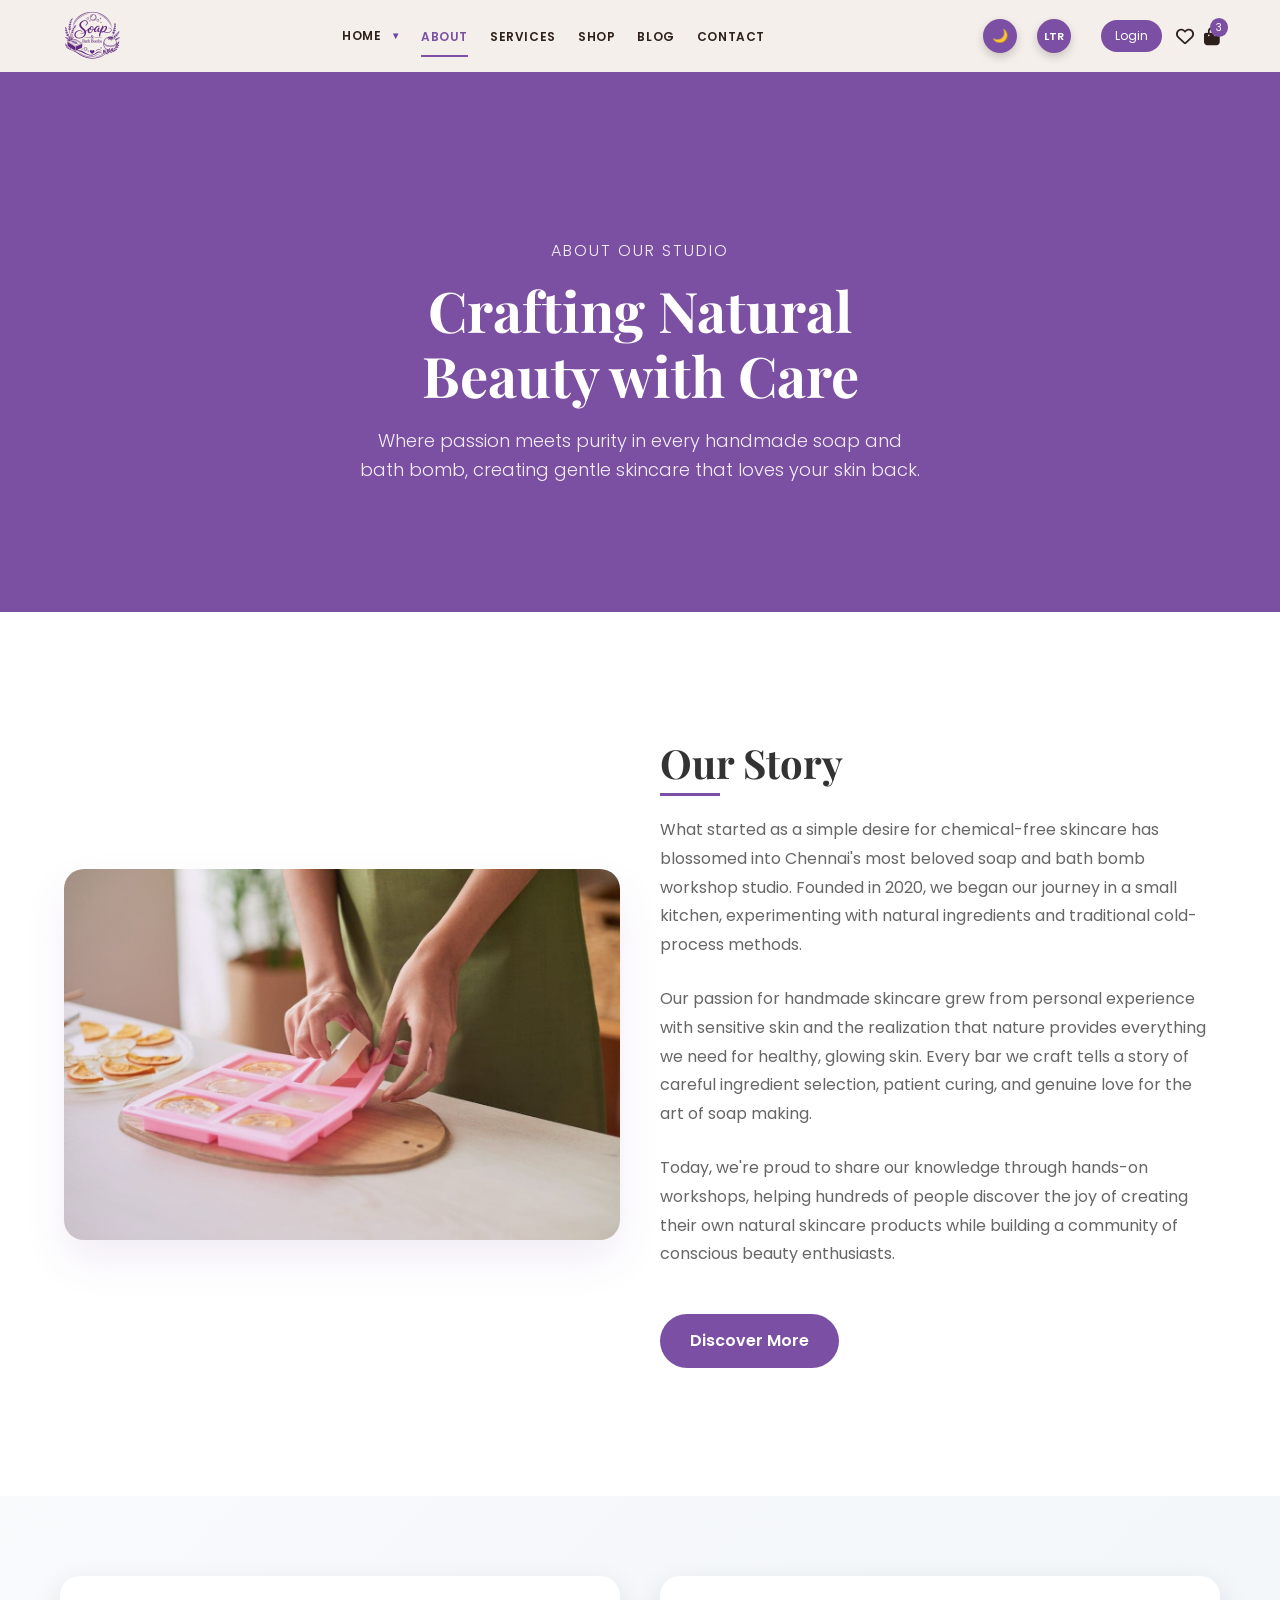
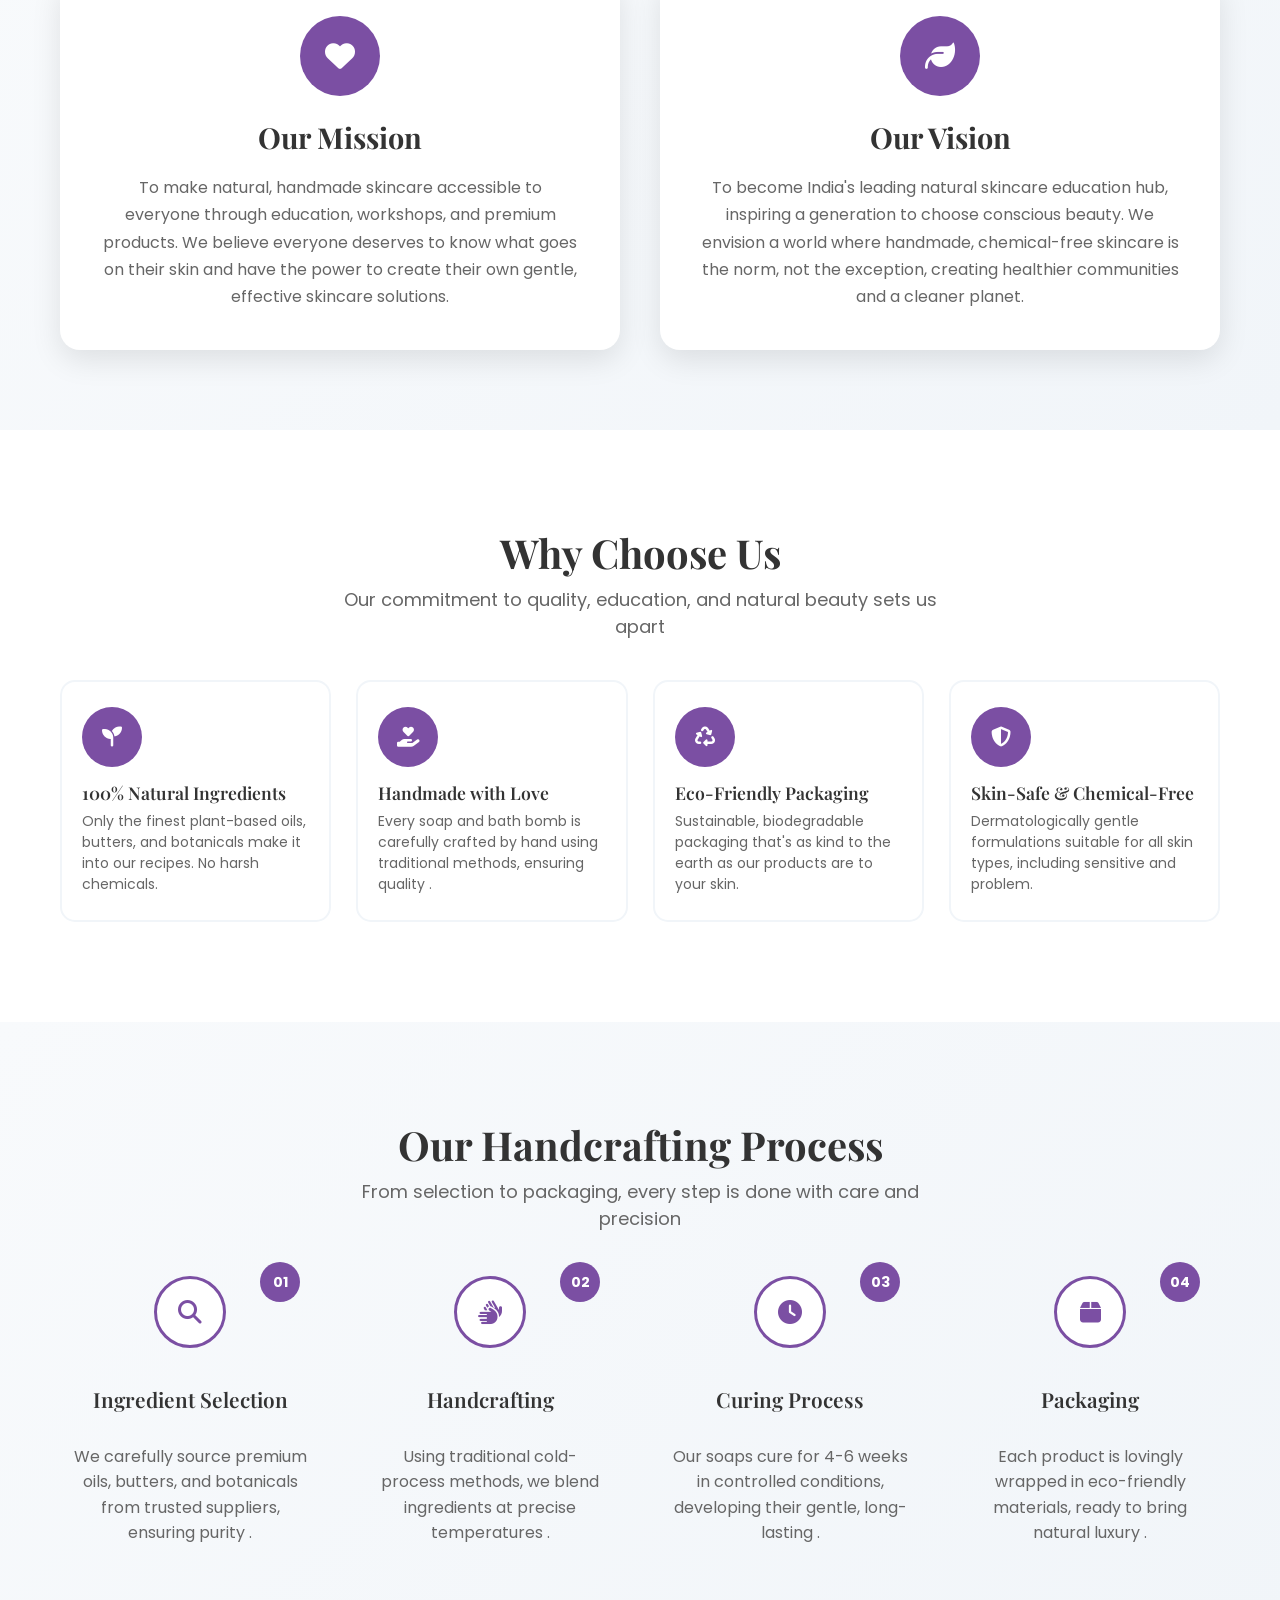
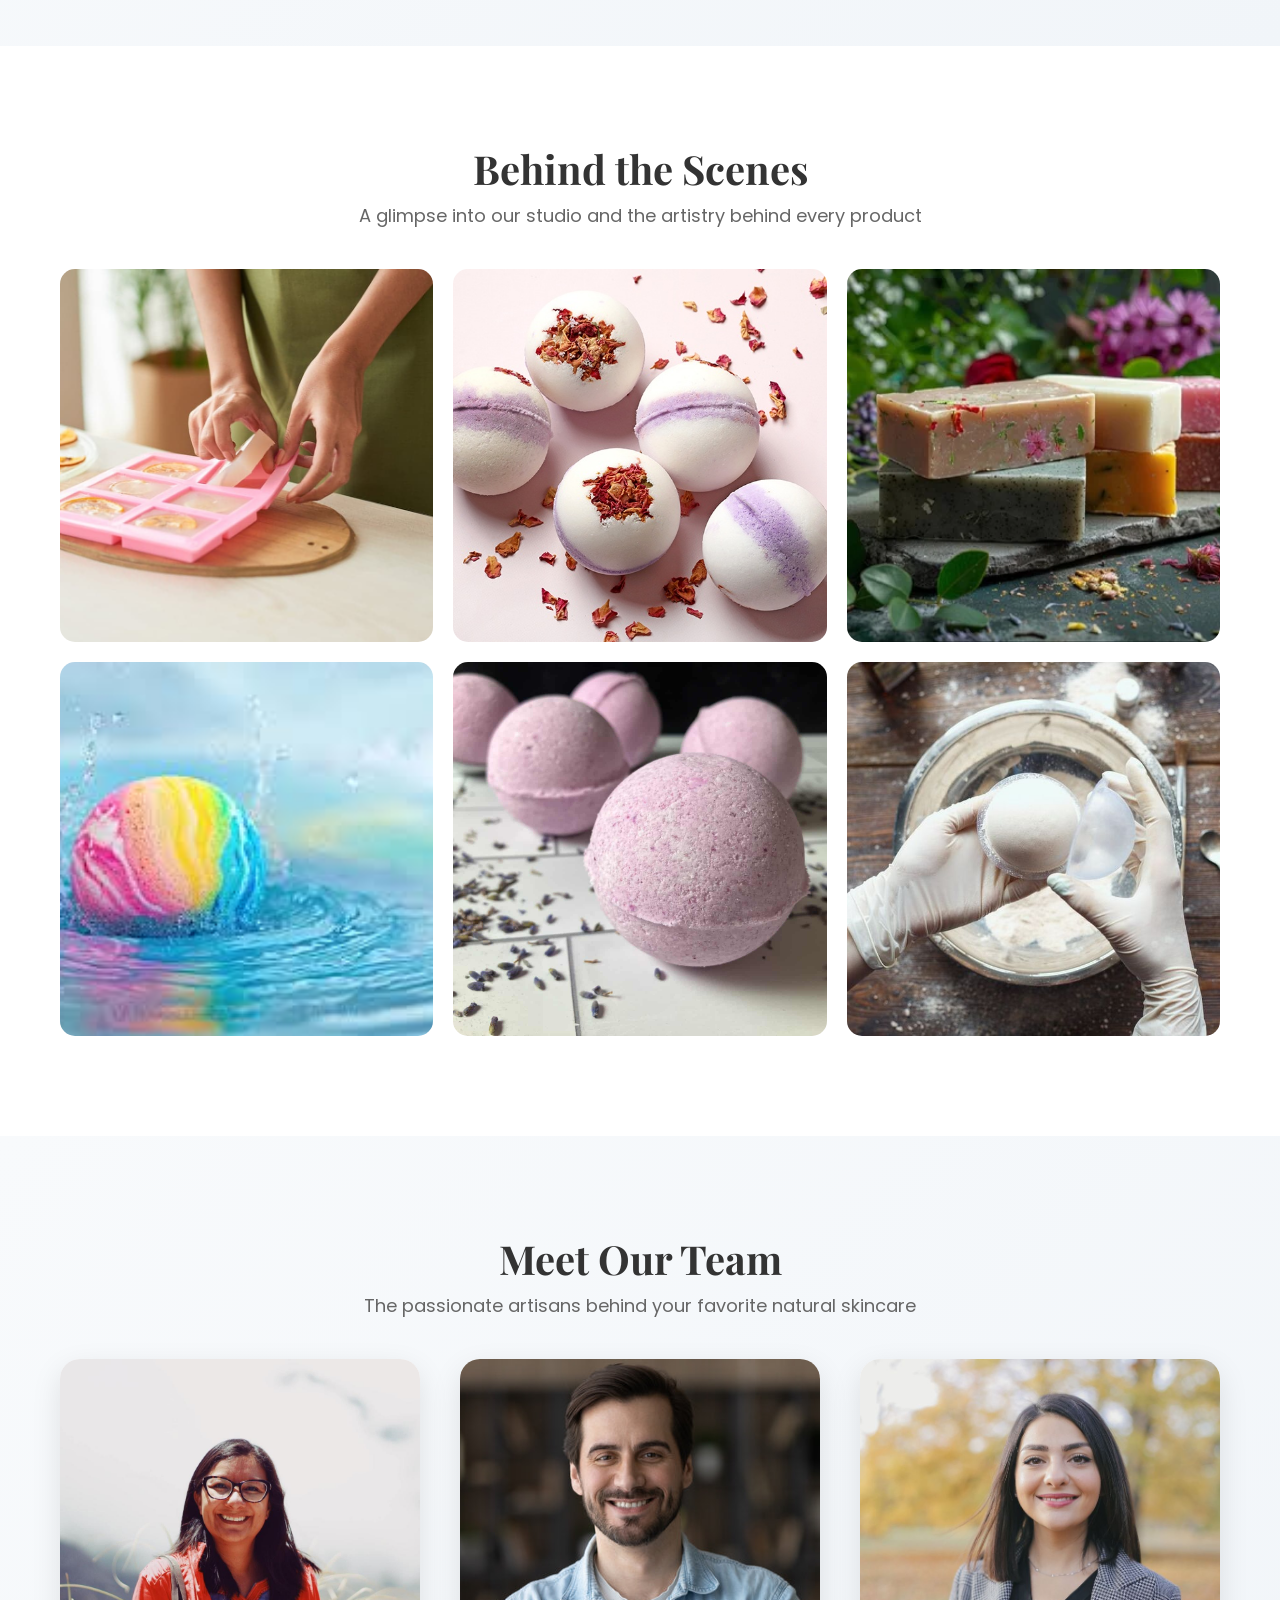
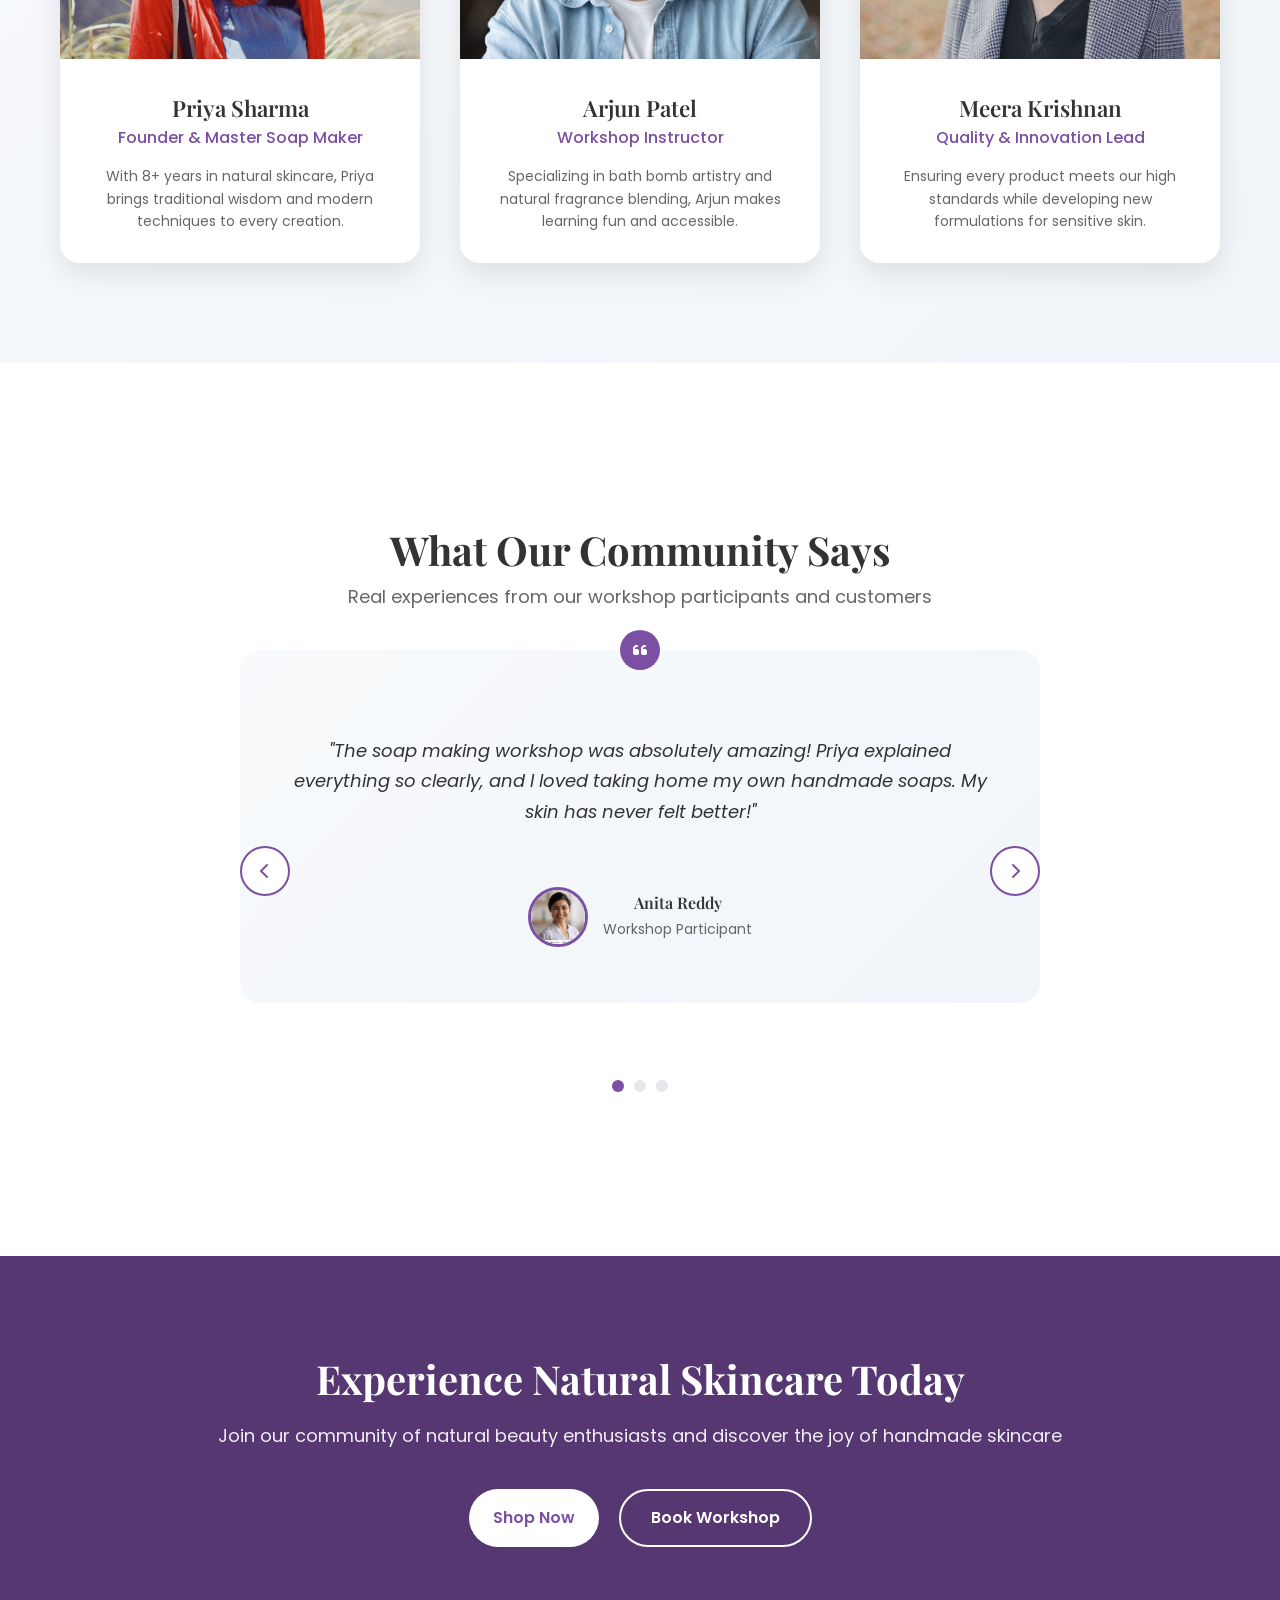
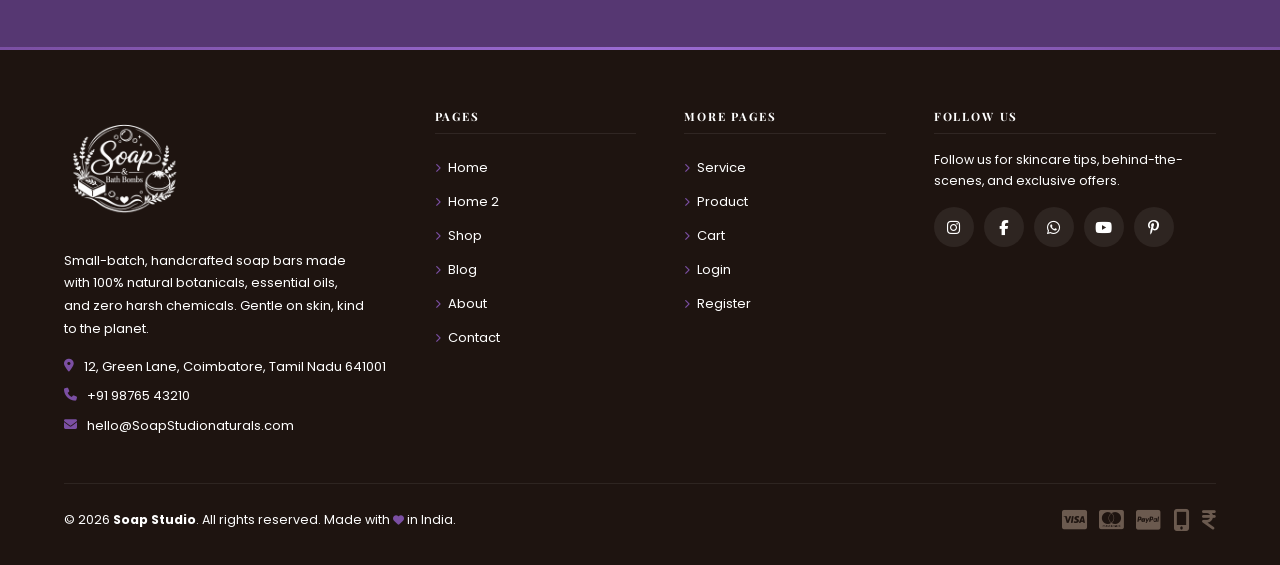
==== commit 9f0019b6: "Add files via upload" ====
--- a/about.html
+++ b/about.html
@@ -533,16 +533,6 @@
         </div>
 
         <!-- Mini newsletter -->
-        <div class="footer-mini-nl">
-          <p class="footer-mini-nl-label"><i class="fa-solid fa-envelope"></i> Quick Subscribe</p>
-          <form class="footer-nl-form" id="footerNlForm" novalidate>
-            <input type="email" placeholder="Your email" class="footer-nl-input" id="footerNlEmail" />
-            <button type="submit" class="footer-nl-btn" aria-label="Subscribe">
-              <i class="fa-solid fa-paper-plane"></i>
-            </button>
-          </form>
-          <p class="footer-nl-msg" id="footerNlMsg"></p>
-        </div>
       </div>
 
     </div><!-- /footer-grid -->
--- a/css/header.css
+++ b/css/header.css
@@ -7,16 +7,16 @@
   z-index: 1000;
 }
 
-.header-container {
-  max-width: 1200px;
-  margin: auto;
-  padding: 0 20px;
-  height: 70px;
-  display: flex;
-  align-items: center;
-  justify-content: space-between;
-  gap: 20px;
-}
+.header-container {
+  max-width: 1200px;
+  margin: auto;
+  padding: 0 20px;
+  height: 70px;
+  display: flex;
+  align-items: center;
+  justify-content: space-between;
+  gap: 20px;
+}
 
 .logo-img {
   width: 120px;
@@ -111,15 +111,16 @@
   color: #6d43a1;
 }
 
-.nav-left {
-  flex: 1;
-}
-
-.nav-left ul {
-  display: flex;
-  gap: 25px;
-  list-style: none;
-}
+.nav-left {
+  flex: 1;
+}
+
+.nav-left ul {
+  display: flex;
+  justify-content: center;
+  gap: 25px;
+  list-style: none;
+}
 
 .nav-left a {
   text-decoration: none;
@@ -149,11 +150,11 @@
   color: #7b4fa3;
 }
 
-.nav-right {
-  display: flex;
-  align-items: center;
-  gap: 15px;
-}
+.nav-right {
+  display: flex;
+  align-items: center;
+  gap: 15px;
+}
 
 .nav-right a {
   color: #2d1f1a;
--- a/css/dark.css
+++ b/css/dark.css
@@ -476,18 +476,18 @@
   box-shadow: 0 4px 10px rgba(0,0,0,0.18);
 }
 
-body > .theme-btn,
-body > .rtl-btn {
+body:not(.page-login):not(.page-register) > .theme-btn,
+body:not(.page-login):not(.page-register) > .rtl-btn {
   position: fixed;
   top: 18px;
 }
 
-body > .theme-btn {
+body:not(.page-login):not(.page-register) > .theme-btn {
   right: 78px;
   z-index: 9999;
 }
 
-body > .rtl-btn {
+body:not(.page-login):not(.page-register) > .rtl-btn {
   right: 18px;
 }
 
@@ -842,6 +842,10 @@
   border-color: rgba(255, 255, 255, 0.2) !important;
 }
 
+body.dark .social-btn .fa-apple {
+  color: #ffffff !important;
+}
+
 body.dark .btn-login,
 body.dark .btn-register {
   background: #7b4fa3 !important;
@@ -929,14 +933,14 @@
 }
 
 /* Fix theme toggle positioning */
-body > .theme-btn {
+body:not(.page-login):not(.page-register) > .theme-btn {
   position: fixed;
   top: 18px;
   right: 78px;
   z-index: 9999;
 }
 
-body > .rtl-btn {
+body:not(.page-login):not(.page-register) > .rtl-btn {
   position: fixed;
   top: 18px;
   right: 18px;
@@ -1819,6 +1823,7 @@
 .site-header .nav-left ul {
   display: flex;
   align-items: center;
+  justify-content: center;
   gap: 22px;
   list-style: none;
   margin: 0;
@@ -2039,7 +2044,7 @@
 .nav-left {
   flex: 1;
   display: flex;
-  justify-content: flex-end;
+  justify-content: center;
 }
 
 .nav-left ul {
@@ -2049,7 +2054,7 @@
   list-style: none;
   margin: 0;
   padding: 0;
-  justify-content: flex-end;
+  justify-content: center;
 }
 
 /* Logo positioning */
@@ -2330,11 +2335,11 @@
 .nav-left {
   flex: 1;
   display: flex;
-  justify-content: flex-end;
+  justify-content: center;
 }
 
 .nav-left ul {
-  justify-content: flex-end;
+  justify-content: center;
 }
 
 /* VIEW ALL BUTTON STYLING */
@@ -4354,18 +4359,19 @@
 body.page-login > .rtl-btn,
 body.page-register > .theme-btn,
 body.page-register > .rtl-btn {
-  position: fixed;
+  position: absolute;
   top: 18px;
   z-index: 20;
   display: inline-flex;
   align-items: center;
   justify-content: center;
+  box-sizing: border-box;
 }
 
 body.page-login > .theme-btn,
 body.page-register > .theme-btn {
   left: auto;
-  right: 96px;
+  right: 82px;
   width: 44px;
   min-width: 44px;
   height: 44px;
@@ -4374,7 +4380,8 @@
 body.page-login > .rtl-btn,
 body.page-register > .rtl-btn {
   right: 18px;
-  min-width: 44px;
+  width: 52px;
+  min-width: 52px;
   height: 44px;
   padding: 0 14px;
 }
@@ -4498,7 +4505,9 @@
   body.page-login > .rtl-btn {
     top: 8px;
     width: 28px;
+    min-width: 28px;
     height: 28px;
+    min-height: 28px;
     font-size: 9px;
     box-shadow: 0 5px 12px rgba(45, 31, 26, 0.12);
   }
@@ -4506,12 +4515,15 @@
 body.page-register > .theme-btn,
 body.page-login > .theme-btn {
     left: auto;
-    right: 44px;
+    right: 62px;
   }
 
   body.page-register > .rtl-btn,
   body.page-login > .rtl-btn {
     right: 10px;
+    width: 44px;
+    min-width: 44px;
+    padding: 0 10px;
   }
 
   .mobile-nav {
@@ -6569,7 +6581,7 @@
   flex-wrap: wrap !important;
 }
 
-.social-btn,
+.footer-socials .social-btn,
 .bf-social {
   width: 40px !important;
   height: 40px !important;
@@ -6582,7 +6594,7 @@
   text-decoration: none !important;
 }
 
-.social-btn:hover,
+.footer-socials .social-btn:hover,
 .bf-social:hover {
   background: #7b4fa3 !important;
 }
@@ -6686,6 +6698,25 @@
   .footer-about,
   .bf-about {
     max-width: 100% !important;
+  }
+}
+
+/* Keep mobile menu labels centered; icon controls stay centered. */
+@media (max-width: 992px) {
+  body:not(.page-login):not(.page-register) .mobile-dropdown-toggle {
+    justify-content: space-between !important;
+    text-align: center !important;
+  }
+
+  body:not(.page-login):not(.page-register) .mobile-dropdown-toggle > span:first-child {
+    flex: 1 1 auto !important;
+    text-align: center !important;
+  }
+
+  body:not(.page-login):not(.page-register) .mobile-nav > ul > li:not(.mobile-dropdown):not(.mobile-nav-icons) > a,
+  body:not(.page-login):not(.page-register) .mobile-submenu > li > a {
+    justify-content: center !important;
+    text-align: center !important;
   }
 }
 
@@ -6734,4 +6765,56 @@
     width: 100% !important;
     max-width: 320px !important;
   }
-}
+
+  .footer-grid,
+  .bf-grid,
+  .footer-col,
+  .bf-col {
+    align-items: flex-start !important;
+    text-align: left !important;
+  }
+
+  .footer-heading,
+  .bf-heading,
+  .footer-about,
+  .bf-about,
+  .footer-contact,
+  .bf-contact,
+  .footer-links,
+  .bf-links {
+    align-items: flex-start !important;
+    width: 100% !important;
+    text-align: left !important;
+  }
+
+  .footer-contact li,
+  .bf-contact li,
+  .footer-links li,
+  .bf-links li {
+    width: 100% !important;
+    text-align: left !important;
+  }
+
+  .footer-contact li,
+  .bf-contact li,
+  .footer-links a,
+  .bf-links a {
+    justify-content: flex-start !important;
+    text-align: left !important;
+  }
+}
+
+/* Remove the scrolling header separator on service, shop, and blog pages. */
+body.page-service .site-header,
+body.page-shop .site-header,
+body.page-blog .site-header,
+body.page-service .header-container,
+body.page-shop .header-container,
+body.page-blog .header-container,
+body.page-service .mobile-nav,
+body.page-shop .mobile-nav,
+body.page-blog .mobile-nav {
+  border-top: 0 !important;
+  border-bottom: 0 !important;
+  box-shadow: none !important;
+}
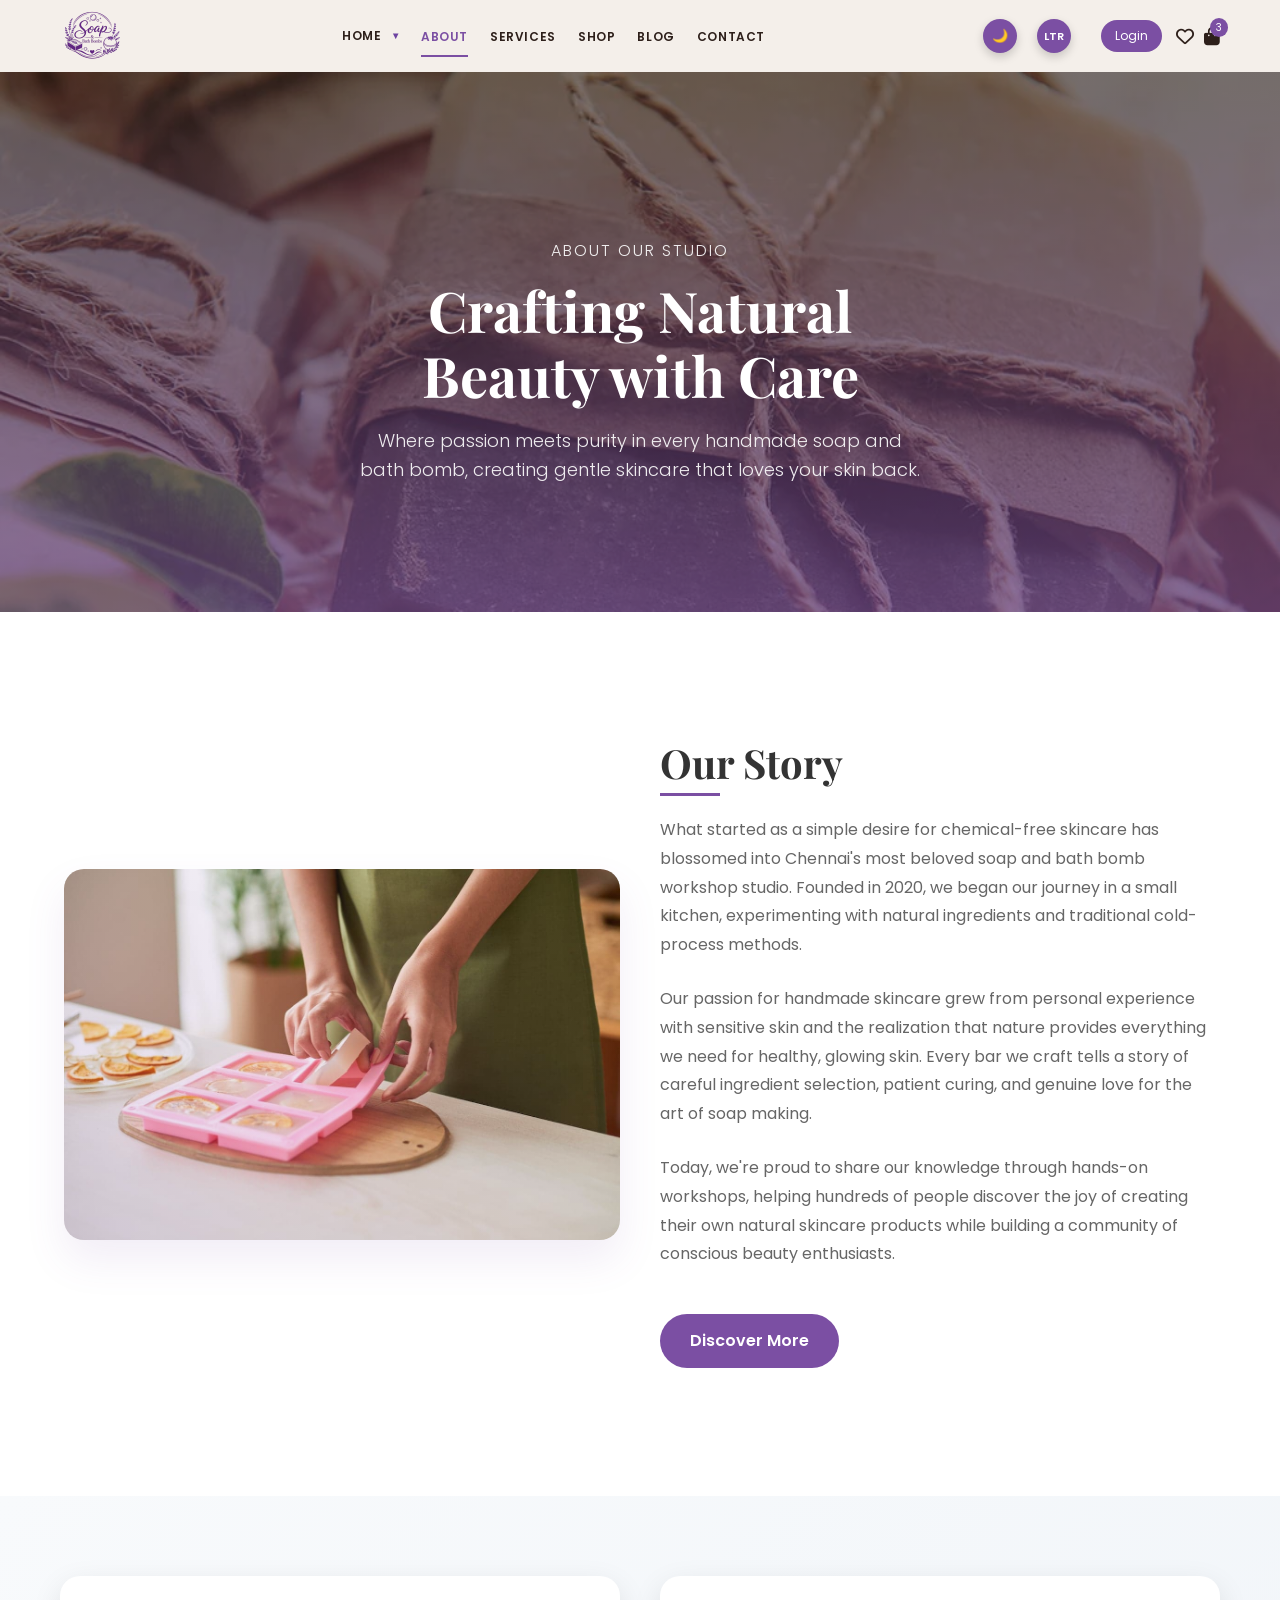
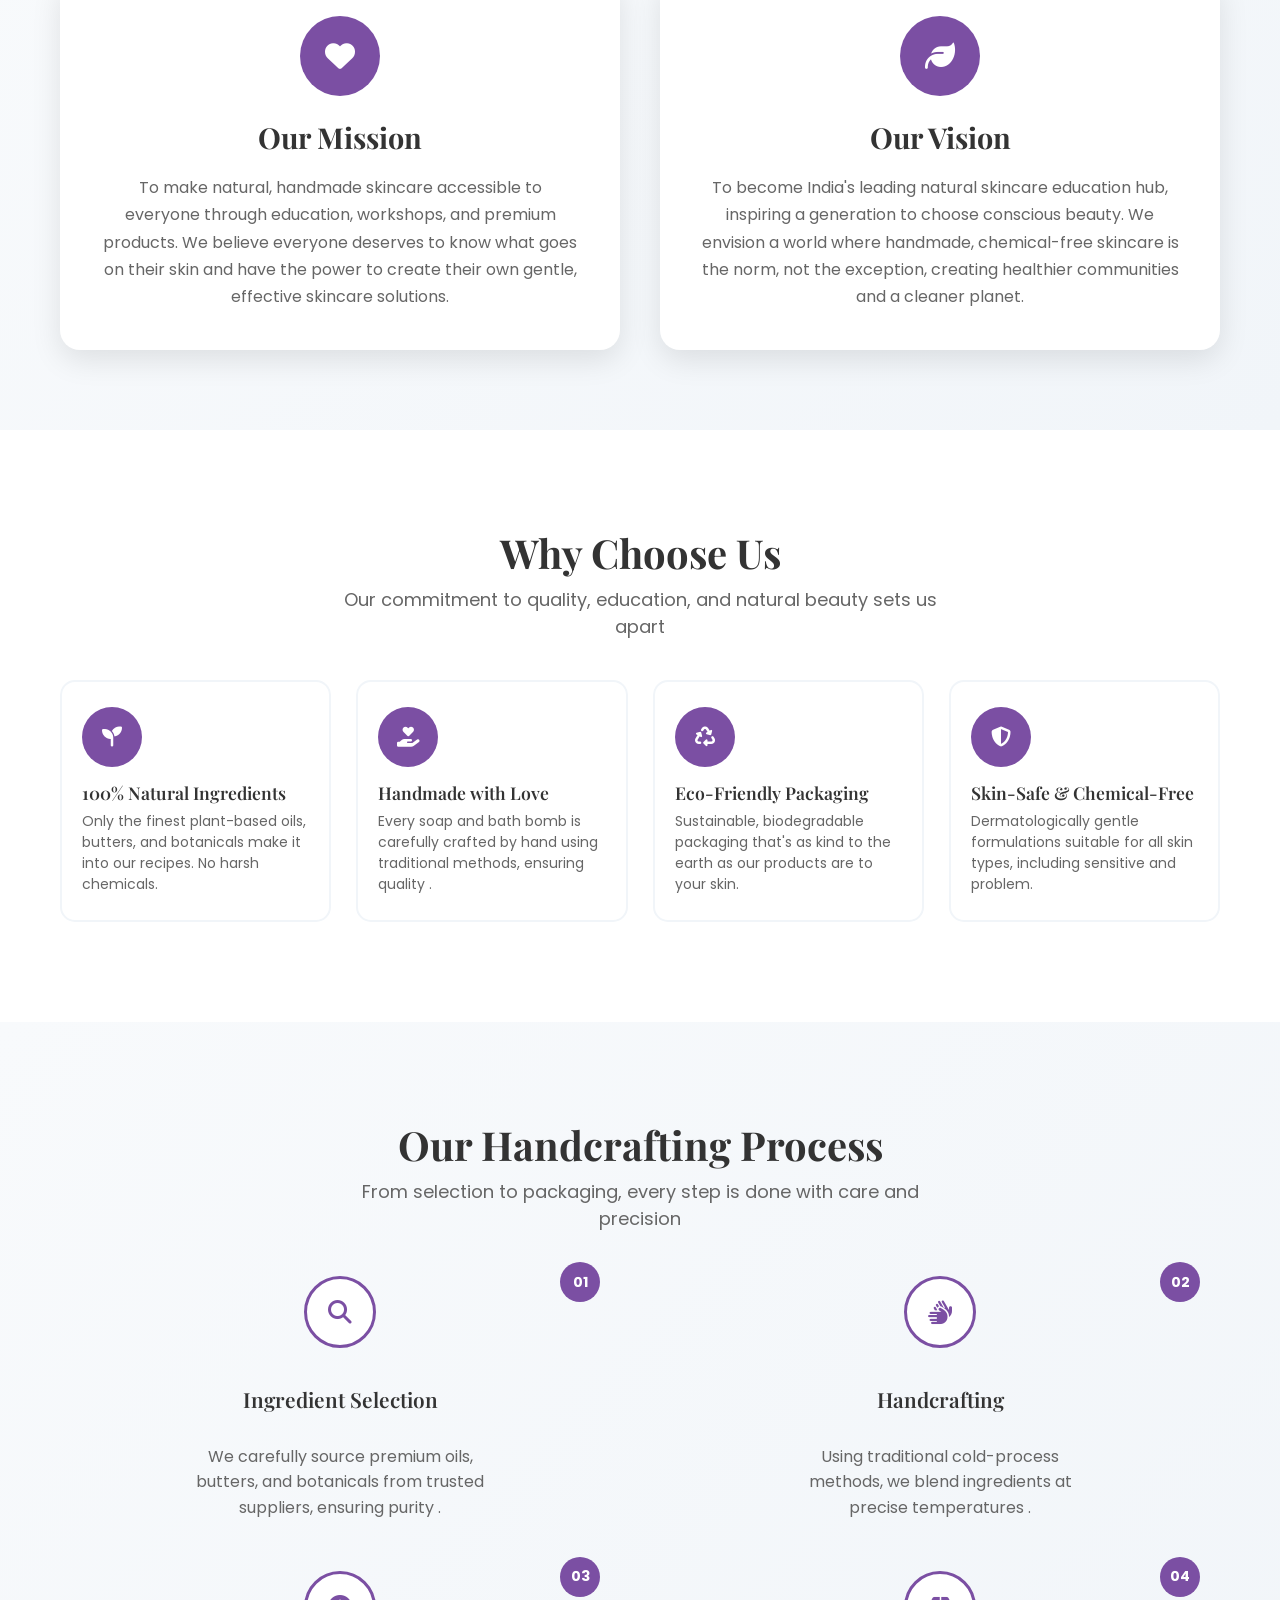
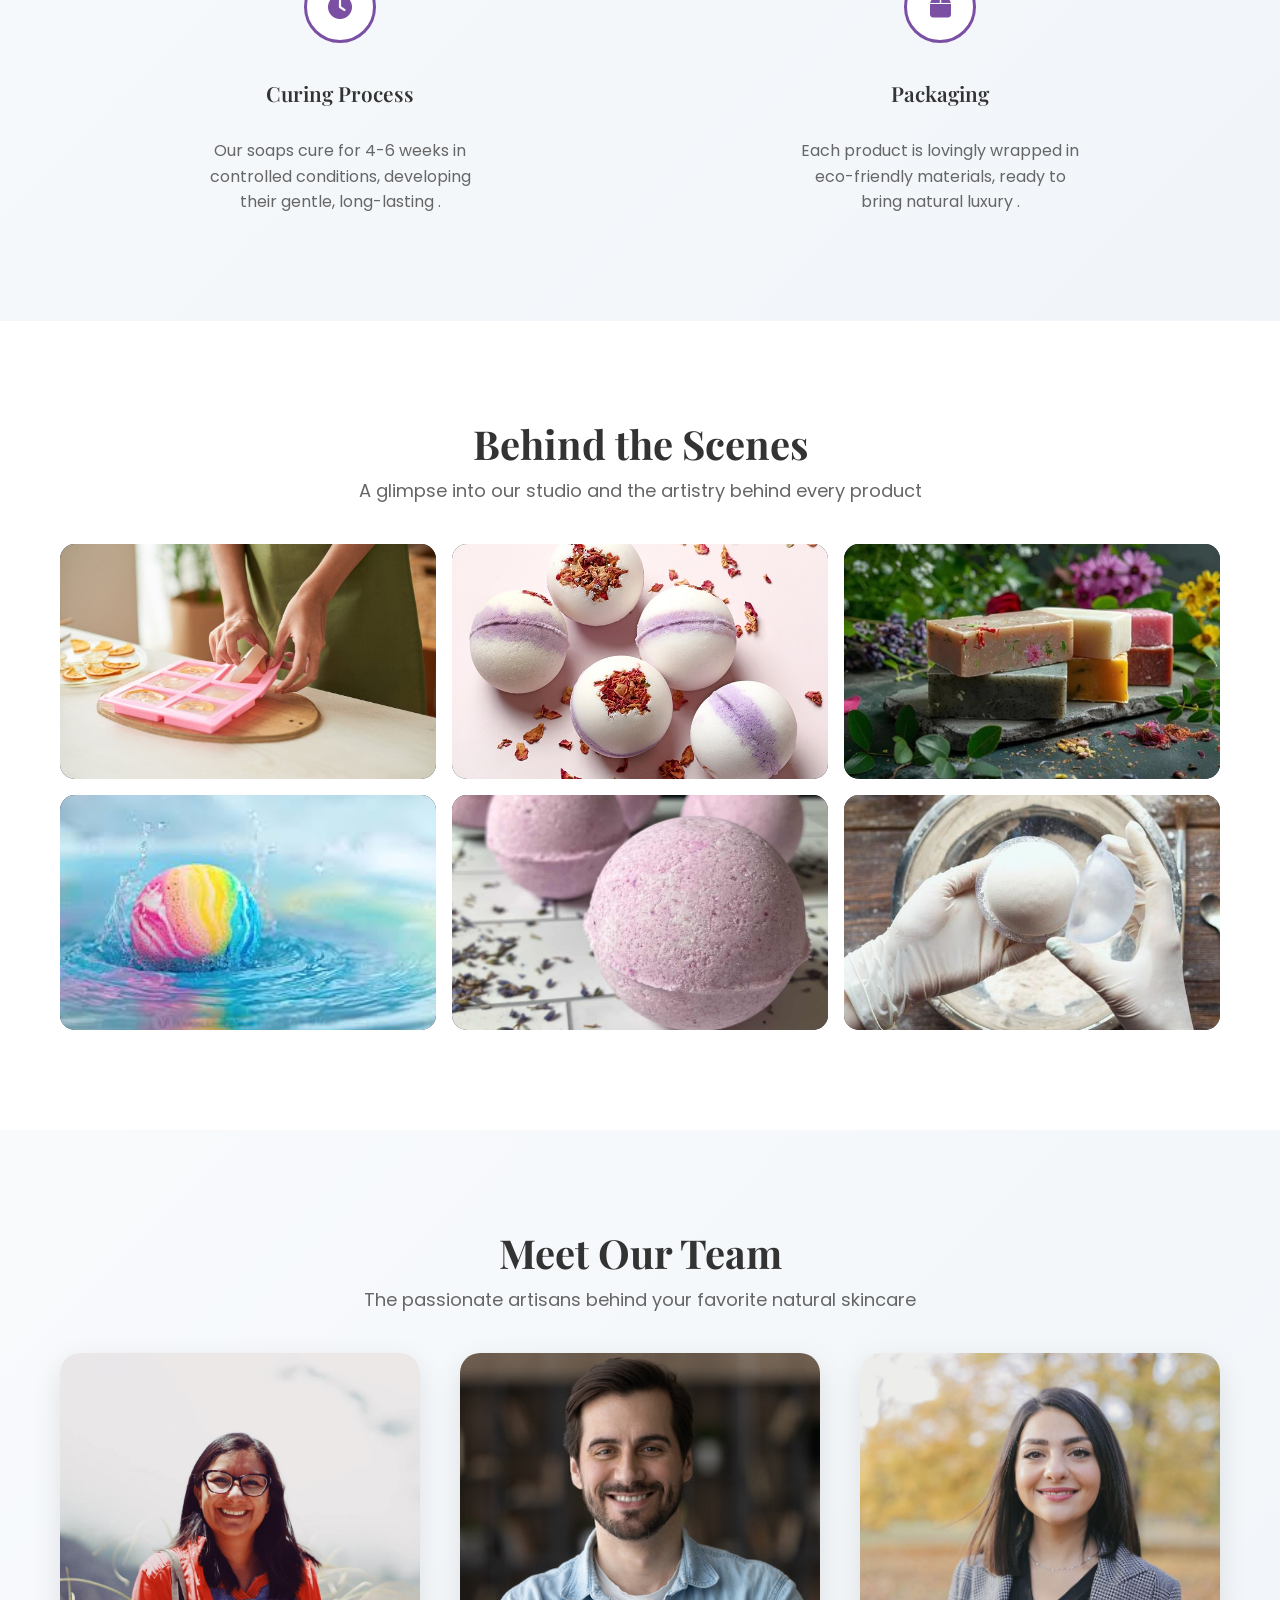
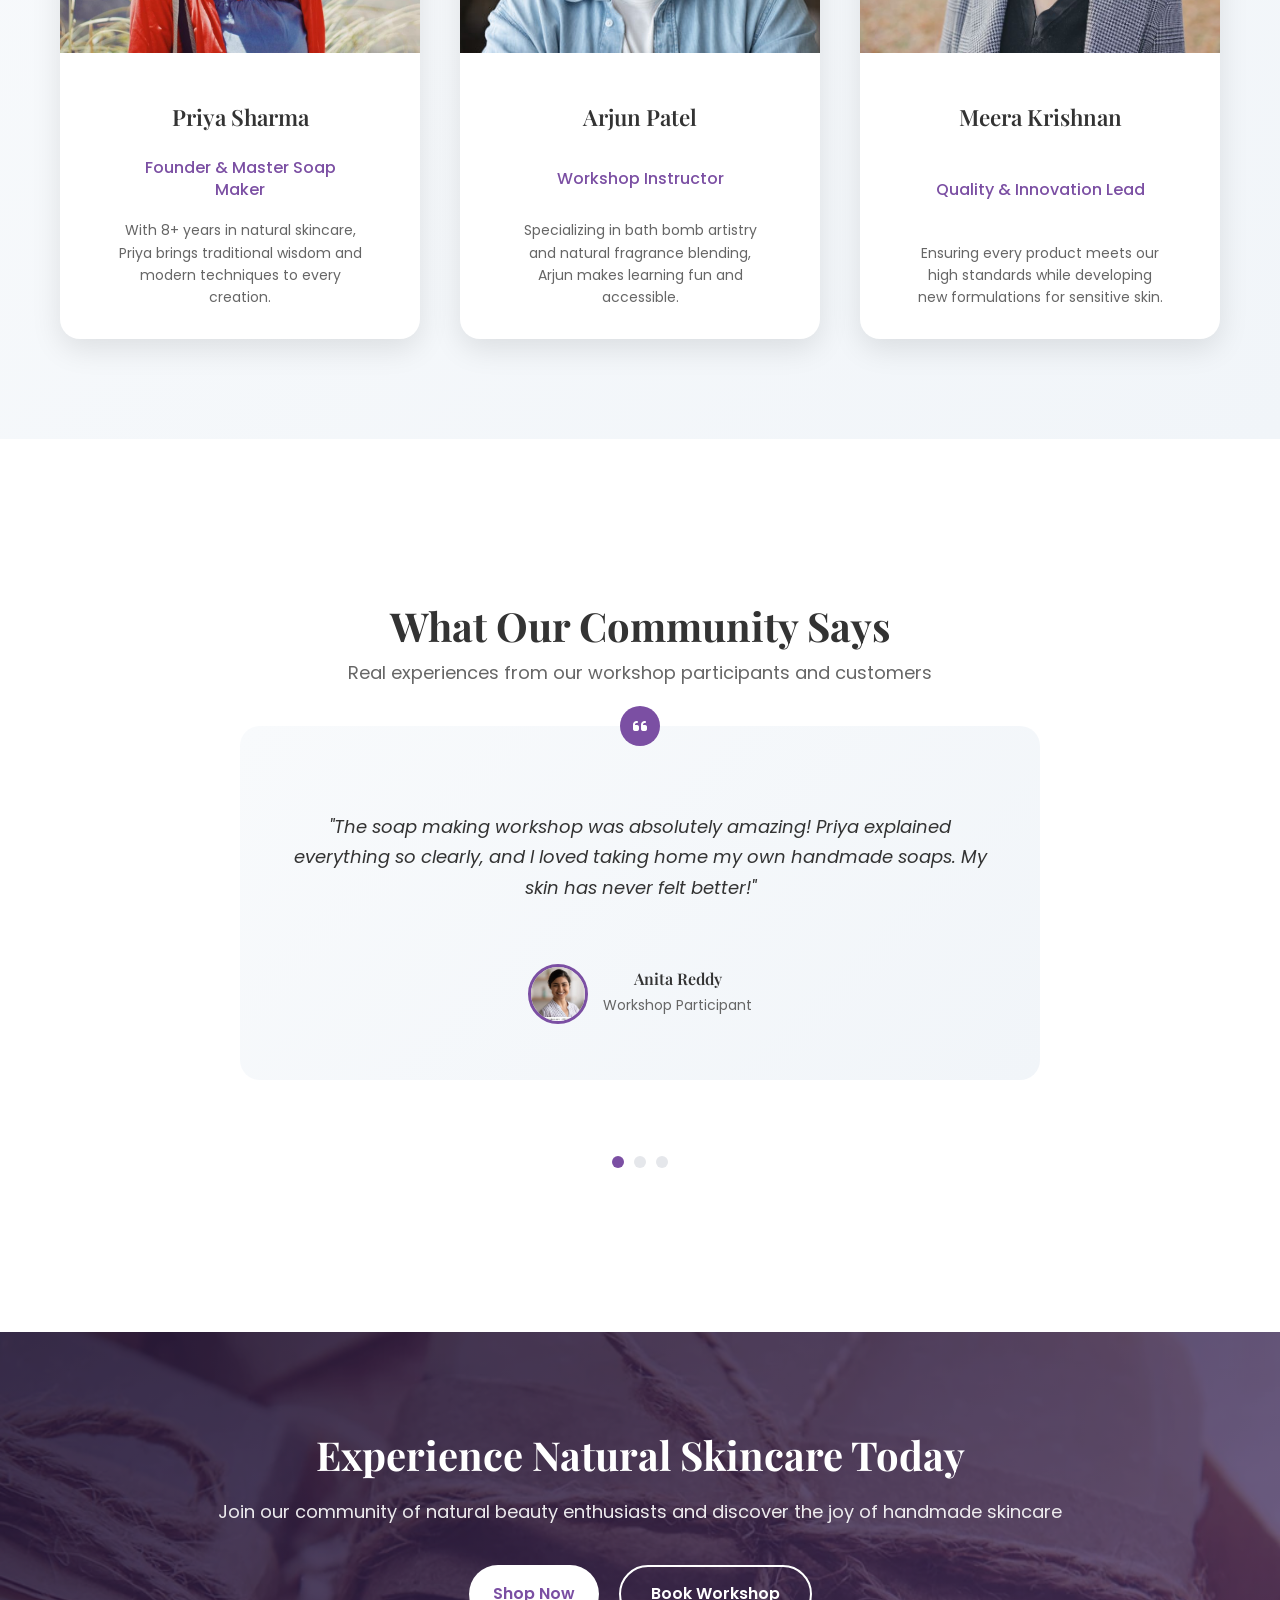
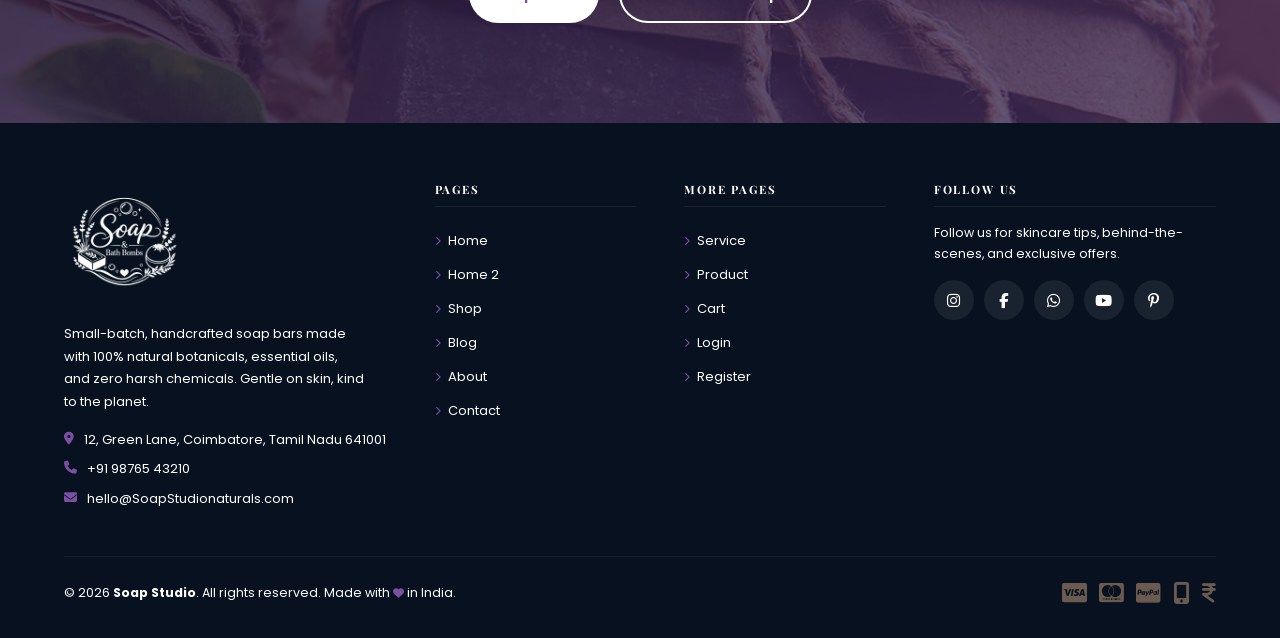
==== commit f5408bf1: "Add files via upload" ====
--- a/about.html
+++ b/about.html
@@ -411,14 +411,6 @@
                         </div>
                     </div>
                 </div>
-                <div class="testimonial-nav">
-                    <button class="nav-btn prev" onclick="moveTestimonial(-1)">
-                        <i class="fas fa-chevron-left"></i>
-                    </button>
-                    <button class="nav-btn next" onclick="moveTestimonial(1)">
-                        <i class="fas fa-chevron-right"></i>
-                    </button>
-                </div>
                 <div class="testimonial-dots">
                     <span class="dot active" onclick="currentTestimonial(1)"></span>
                     <span class="dot" onclick="currentTestimonial(2)"></span>
--- a/css/about.css
+++ b/css/about.css
@@ -479,7 +479,9 @@
     left: 0;
     right: 0;
     bottom: 0;
-    background: linear-gradient(135deg, #7b4fa3 0%, #7b4fa3 50%, #7b4fa3 100%);
+    background:
+        linear-gradient(rgba(45, 31, 26, 0.55), rgba(123, 79, 163, 0.68)),
+        url("../images/handmade-soap-bars-2024-12-07-21-31-31-utc.webp");
     background-size: cover;
     background-position: center;
 }
@@ -490,7 +492,7 @@
     left: 0;
     right: 0;
     bottom: 0;
-    background: rgba(123, 79, 163, 0.8);
+    background: rgba(45, 31, 26, 0.18);
 }
 
 .hero-content {
@@ -1000,19 +1002,21 @@
 
 .gallery-grid {
     display: grid;
-    grid-template-columns: repeat(auto-fit, minmax(300px, 1fr));
-    gap: 20px;
+    grid-template-columns: repeat(3, minmax(0, 1fr));
+    gap: 16px;
+    align-items: stretch;
 }
 
 .gallery-item {
     position: relative;
     border-radius: 15px;
     overflow: hidden;
-    aspect-ratio: 1;
+    aspect-ratio: 4 / 3;
     cursor: pointer;
     opacity: 0;
     transform: scale(0.9);
     transition: all 0.6s ease;
+    background: transparent;
 }
 
 .gallery-item.animate {
@@ -1021,9 +1025,14 @@
 }
 
 .gallery-item img {
+    position: absolute;
+    inset: 0;
     width: 100%;
     height: 100%;
+    max-width: none;
     object-fit: cover;
+    object-position: center;
+    display: block;
     transition: transform 0.5s ease;
 }
 
@@ -1074,6 +1083,9 @@
     transition: transform 0.3s ease;
     opacity: 0;
     transform: translateY(30px);
+    display: flex;
+    flex-direction: column;
+    height: 100%;
 }
 
 .team-member.animate {
@@ -1145,25 +1157,42 @@
 .member-info {
     padding: 30px;
     text-align: center;
+    flex: 1;
+    display: flex;
+    flex-direction: column;
+    align-items: center;
 }
 
 .member-info h3 {
     font-size: 1.4rem;
     color: #333;
-    margin-bottom: 5px;
+    margin-bottom: 10px;
     font-weight: 600;
+    min-height: 2.6em;
+    display: flex;
+    align-items: center;
+    justify-content: center;
+    line-height: 1.3;
 }
 
 .member-role {
     color: #7b4fa3;
     font-weight: 500;
-    margin-bottom: 15px;
+    margin-bottom: 18px;
+    min-height: 2.8em;
+    display: flex;
+    align-items: center;
+    justify-content: center;
+    line-height: 1.4;
+    max-width: 22ch;
 }
 
 .member-bio {
     color: #666;
     line-height: 1.6;
     font-size: 14px;
+    max-width: 28ch;
+    margin: 0 auto;
 }
 
 /* Testimonials */
@@ -1324,7 +1353,9 @@
     left: 0;
     right: 0;
     bottom: 0;
-    background: linear-gradient(135deg, #7b4fa3 0%, #7b4fa3 100%);
+    background:
+        linear-gradient(135deg, rgba(67, 39, 92, 0.78), rgba(123, 79, 163, 0.64)),
+        url('../images/handmade-soap-bars-2024-12-07-21-31-31-utc.webp') center/cover no-repeat;
 }
 
 .cta-overlay {
@@ -1333,7 +1364,7 @@
     left: 0;
     right: 0;
     bottom: 0;
-    background: rgba(0, 0, 0, 0.3);
+    background: rgba(9, 13, 24, 0.34);
 }
 
 .cta-content {
@@ -1576,7 +1607,7 @@
    Footer
 ════════════════════════════════ */
 .site-footer {
-  background: #1e1410;
+  background: #07111f;
   color: #fff;
   font-family: 'Poppins', sans-serif;
   position: relative;
@@ -1584,10 +1615,7 @@
 
 /* Top gradient accent line */
 .footer-accent {
-  height: 3px;
-  background: linear-gradient(90deg, #7b4fa3, #3caea3, #c4a882, #3caea3, #7b4fa3);
-  background-size: 200% 100%;
-  animation: accentShift 6s linear infinite;
+  display: none;
 }
 
 @keyframes accentShift {
@@ -1962,6 +1990,25 @@
   .back-to-top { bottom: 20px; right: 20px; width: 42px; height: 42px; }
 }
 @media (max-width: 768px) {
+  .gallery {
+    padding: 64px 0;
+  }
+
+  .gallery .container {
+    padding-left: 16px;
+    padding-right: 16px;
+  }
+
+  .gallery-grid {
+    grid-template-columns: repeat(2, minmax(0, 1fr));
+    gap: 8px;
+  }
+
+  .gallery-item {
+    aspect-ratio: 4 / 3;
+    border-radius: 8px;
+  }
+
   .values-grid {
     grid-template-columns: repeat(2, 1fr);
     gap: 20px;
@@ -1988,6 +2035,15 @@
 }
 
 @media (max-width: 480px) {
+  .gallery .container {
+    padding-left: 10px;
+    padding-right: 10px;
+  }
+
+  .gallery-grid {
+    gap: 8px;
+  }
+
   .values {
     padding: 56px 0 24px;
   }
--- a/css/header.css
+++ b/css/header.css
@@ -755,3 +755,34 @@
     min-height: 60px !important;
   }
 }
+
+/* Mobile menu should overlay the page instead of pushing content down. */
+@media (max-width: 992px) {
+  body:not(.page-login):not(.page-register) .mobile-nav {
+    position: fixed !important;
+    top: 68px !important;
+    left: 0 !important;
+    right: 0 !important;
+    width: 100% !important;
+    max-height: 0 !important;
+    overflow: hidden !important;
+    z-index: 999 !important;
+  }
+
+  body:not(.page-login):not(.page-register) .mobile-nav.open,
+  body:not(.page-login):not(.page-register) .mobile-nav.active {
+    max-height: calc(100vh - 68px) !important;
+    overflow-y: auto !important;
+  }
+}
+
+@media (max-width: 576px) {
+  body:not(.page-login):not(.page-register) .mobile-nav {
+    top: 60px !important;
+  }
+
+  body:not(.page-login):not(.page-register) .mobile-nav.open,
+  body:not(.page-login):not(.page-register) .mobile-nav.active {
+    max-height: calc(100vh - 60px) !important;
+  }
+}
--- a/css/dark.css
+++ b/css/dark.css
@@ -717,7 +717,7 @@
 body.dark .site-footer,
 body.dark .footer-container,
 body.dark .footer-grid {
-  background: #0b1220 !important;
+  background: #07111f !important;
 }
 
 body.dark .footer-col,
@@ -1422,7 +1422,7 @@
 
 /* Footer fully dark theme */
 body.dark .site-footer {
-  background: #0b1220 !important;
+  background: #07111f !important;
 }
 
 body.dark .footer-mini-nl,
@@ -1466,7 +1466,7 @@
 body.dark .footer-col,
 body.dark .footer-col--brand,
 body.dark .footer-col--social {
-  background: #0b1220 !important;
+  background: #07111f !important;
 }
 
 body.dark .footer-accent {
@@ -3380,7 +3380,7 @@
   }
 }
 
-@media (max-width: 480px) {
+@media (max-width: 768px) {
   .form-container h2 {
     font-size: 24px;
   }
@@ -6441,7 +6441,7 @@
 /* Unified footer style for every page */
 .site-footer,
 .bf-footer {
-  background: #1e1410 !important;
+  background: #07111f !important;
   color: #ffffff !important;
   font-family: 'Poppins', sans-serif !important;
   position: relative !important;
@@ -6451,9 +6451,7 @@
 
 .footer-accent,
 .bf-accent {
-  height: 3px !important;
-  background: linear-gradient(90deg, #7b4fa3, #9b6bd3, #7b4fa3, #9b6bd3, #7b4fa3) !important;
-  background-size: 200% 100% !important;
+  display: none !important;
 }
 
 .footer-container,
@@ -6683,6 +6681,69 @@
   font-size: 22px !important;
 }
 
+/* Blog footer should visually match the Home 1 footer. */
+body.page-blog .bf-footer {
+  background: #07111f !important;
+  color: #ffffff !important;
+}
+
+body.page-blog .bf-container,
+body.page-blog .bf-grid,
+body.page-blog .bf-col,
+body.page-blog .bf-bottom {
+  background: transparent !important;
+}
+
+body.page-blog .bf-accent {
+  display: none !important;
+}
+
+body.page-blog .bf-heart {
+  color: #e07b5a !important;
+}
+
+body.page-blog .bf-social--ig:hover {
+  background: linear-gradient(135deg,#f09433,#e6683c,#dc2743,#cc2366,#bc1888) !important;
+  box-shadow: 0 6px 18px rgba(220,39,67,.35) !important;
+}
+
+body.page-blog .bf-social--fb:hover {
+  background: #1877f2 !important;
+  box-shadow: 0 6px 18px rgba(24,119,242,.35) !important;
+}
+
+body.page-blog .bf-social--wa:hover {
+  background: #25d366 !important;
+  box-shadow: 0 6px 18px rgba(37,211,102,.35) !important;
+}
+
+body.page-blog .bf-social--yt:hover {
+  background: #ff0000 !important;
+  box-shadow: 0 6px 18px rgba(255,0,0,.35) !important;
+}
+
+body.page-blog .bf-social--pin:hover {
+  background: #e60023 !important;
+  box-shadow: 0 6px 18px rgba(230,0,35,.35) !important;
+}
+
+/* Contact footer uses the same navy footer color. */
+body.page-contact .site-footer {
+  background: #07111f !important;
+  color: #ffffff !important;
+}
+
+body.page-contact .footer-container,
+body.page-contact .footer-grid,
+body.page-contact .footer-col,
+body.page-contact .footer-bottom {
+  background: transparent !important;
+}
+
+body.page-contact .footer-accent {
+  display: none !important;
+}
+
 @media (max-width: 1024px) {
   .footer-grid,
   .bf-grid {
@@ -6818,3 +6879,2094 @@
   border-bottom: 0 !important;
   box-shadow: none !important;
 }
+
+/* Final mobile-nav positioning: keep hamburger menu from pushing the page down. */
+@media (max-width: 992px) {
+  body:not(.page-login):not(.page-register) .mobile-nav,
+  body.page-service .mobile-nav,
+  body.page-shop .mobile-nav,
+  body.page-blog .mobile-nav {
+    position: fixed !important;
+    top: 68px !important;
+    left: 0 !important;
+    right: 0 !important;
+    width: 100% !important;
+    max-height: 0 !important;
+    overflow: hidden !important;
+    z-index: 999 !important;
+  }
+
+  body:not(.page-login):not(.page-register) .mobile-nav.open,
+  body:not(.page-login):not(.page-register) .mobile-nav.active,
+  body.page-service .mobile-nav.open,
+  body.page-service .mobile-nav.active,
+  body.page-shop .mobile-nav.open,
+  body.page-shop .mobile-nav.active,
+  body.page-blog .mobile-nav.open,
+  body.page-blog .mobile-nav.active {
+    max-height: calc(100vh - 68px) !important;
+    overflow-y: auto !important;
+  }
+}
+
+@media (max-width: 576px) {
+  body:not(.page-login):not(.page-register) .mobile-nav,
+  body.page-service .mobile-nav,
+  body.page-shop .mobile-nav,
+  body.page-blog .mobile-nav {
+    top: 60px !important;
+  }
+
+  body:not(.page-login):not(.page-register) .mobile-nav.open,
+  body:not(.page-login):not(.page-register) .mobile-nav.active,
+  body.page-service .mobile-nav.open,
+  body.page-service .mobile-nav.active,
+  body.page-shop .mobile-nav.open,
+  body.page-shop .mobile-nav.active,
+  body.page-blog .mobile-nav.open,
+  body.page-blog .mobile-nav.active {
+    max-height: calc(100vh - 60px) !important;
+  }
+}
+
+/* Hide responsive scroll artifacts on the home category section. */
+@media (max-width: 768px) {
+  html,
+  body {
+    scrollbar-width: none !important;
+    -ms-overflow-style: none !important;
+  }
+
+  html::-webkit-scrollbar,
+  body::-webkit-scrollbar {
+    display: none !important;
+    width: 0 !important;
+    height: 0 !important;
+  }
+
+  body.page-home2 .hero-section,
+  body.page-home2 .hero-background,
+  body.page-home2 .category-section,
+  body.page-home2 .category-section .section-header {
+    border: 0 !important;
+    box-shadow: none !important;
+  }
+
+  body.page-home .site-header,
+  body.page-home .header-container,
+  body.page-home .mobile-nav,
+  body.page-home .mobile-dropdown,
+  body.page-home .mobile-dropdown-toggle,
+  body.page-home .mobile-nav a,
+  body.page-home .mobile-nav-icons,
+  body.page-home2 .site-header,
+  body.page-home2 .header-container,
+  body.page-home2 .mobile-nav,
+  body.page-home2 .mobile-dropdown,
+  body.page-home2 .mobile-dropdown-toggle,
+  body.page-home2 .mobile-nav a,
+  body.page-home2 .mobile-nav-icons {
+    border-top: 0 !important;
+    border-right: 0 !important;
+    border-bottom: 0 !important;
+    border-left: 0 !important;
+    box-shadow: none !important;
+  }
+
+  body.page-home2 .category-section::before,
+  body.page-home2 .category-section::after,
+  body.page-home2 .category-section .section-header::before,
+  body.page-home2 .category-section .section-header::after {
+    display: none !important;
+    content: none !important;
+  }
+
+  body.page-home .mobile-nav:not(.open):not(.active),
+  body.page-home2 .mobile-nav:not(.open):not(.active) {
+    display: none !important;
+    border: 0 !important;
+    box-shadow: none !important;
+  }
+
+  body.page-home .workshops h2::before,
+  body.page-home .workshops h2::after {
+    display: none !important;
+    content: none !important;
+  }
+
+  body.page-home .workshops,
+  body.page-home .workshops *,
+  body.page-home .workshops *::before,
+  body.page-home .workshops *::after {
+    border-top-color: transparent !important;
+    border-right-color: transparent !important;
+    border-bottom-color: transparent !important;
+    border-left-color: transparent !important;
+  }
+
+  body.page-home .workshops-horizontal,
+  body.page-home .workshop-slide,
+  body.page-home .workshop-card-horizontal,
+  body.page-home .workshop-image,
+  body.page-home .workshop-content {
+    border: 0 !important;
+    outline: 0 !important;
+    box-shadow: none !important;
+  }
+}
+
+@media (max-width: 600px) {
+  body.page-contact .site-footer .footer-grid {
+    border-bottom: 0 !important;
+  }
+}
+
+/* Home workshops: iPad mini should match the iPad Pro horizontal carousel. */
+@media (min-width: 700px) and (max-width: 900px) {
+  body.page-home .workshops {
+    padding: 64px 0 56px !important;
+  }
+
+  body.page-home .workshops h2 {
+    margin-bottom: 34px !important;
+    font-size: 2rem !important;
+  }
+
+  body.page-home .workshops-horizontal {
+    width: min(100%, 780px) !important;
+    height: 390px !important;
+    min-height: 390px !important;
+    margin: 0 auto 26px !important;
+    overflow: hidden !important;
+    border-radius: 18px !important;
+  }
+
+  body.page-home .workshop-slide {
+    position: absolute !important;
+    inset: 0 !important;
+    display: block !important;
+    opacity: 0 !important;
+    transform: translateX(36px) !important;
+    pointer-events: none !important;
+    transition: opacity .45s ease, transform .45s ease !important;
+  }
+
+  body.page-home .workshop-slide.active {
+    opacity: 1 !important;
+    transform: translateX(0) !important;
+    pointer-events: auto !important;
+  }
+
+  body.page-home .workshop-card-horizontal {
+    display: flex !important;
+    flex-direction: row !important;
+    width: 100% !important;
+    height: 100% !important;
+    min-height: 0 !important;
+    overflow: hidden !important;
+    border-radius: 18px !important;
+    background: #ffffff !important;
+    box-shadow: 0 12px 26px rgba(15, 23, 42, 0.16) !important;
+  }
+
+  body.page-home .workshop-image {
+    flex: 0 0 52% !important;
+    width: 52% !important;
+    height: 100% !important;
+    min-height: 100% !important;
+    display: block !important;
+    overflow: hidden !important;
+  }
+
+  body.page-home .workshop-image img {
+    width: 100% !important;
+    height: 100% !important;
+    min-height: 100% !important;
+    object-fit: cover !important;
+    display: block !important;
+  }
+
+  body.page-home .workshop-content {
+    flex: 1 1 auto !important;
+    width: auto !important;
+    min-width: 0 !important;
+    height: 100% !important;
+    padding: 30px 26px !important;
+    display: flex !important;
+    flex-direction: column !important;
+    align-items: center !important;
+    justify-content: center !important;
+    text-align: center !important;
+  }
+
+  body.page-home .workshop-content h3 {
+    font-size: 1.45rem !important;
+    margin-bottom: 10px !important;
+  }
+
+  body.page-home .workshop-content p {
+    font-size: .86rem !important;
+    line-height: 1.55 !important;
+    margin-bottom: 16px !important;
+  }
+
+  body.page-home .workshop-price-duration {
+    gap: 10px !important;
+    margin-bottom: 14px !important;
+  }
+
+  body.page-home .workshop-price-duration .price {
+    font-size: 1.75rem !important;
+  }
+
+  body.page-home .workshop-price-duration .duration {
+    padding: 6px 14px !important;
+    font-size: .75rem !important;
+  }
+
+  body.page-home .features {
+    gap: 7px !important;
+    margin-bottom: 16px !important;
+  }
+
+  body.page-home .features li {
+    width: min(220px, 100%) !important;
+    font-size: .78rem !important;
+  }
+
+  body.page-home .book-btn {
+    padding: 11px 24px !important;
+    font-size: .85rem !important;
+  }
+}
+
+@media (max-width: 992px) {
+  body.page-contact .site-header,
+  body.page-contact .header-container,
+  body.page-contact .mobile-nav,
+  body.page-contact .mobile-dropdown,
+  body.page-contact .mobile-dropdown-toggle,
+  body.page-contact .mobile-nav a,
+  body.page-contact .mobile-nav-icons {
+    border-top: 0 !important;
+    border-right: 0 !important;
+    border-bottom: 0 !important;
+    border-left: 0 !important;
+    box-shadow: none !important;
+  }
+}
+
+/* Final portrait-tablet pass for the 768 x 1024 responsive preview. */
+@media (min-width: 641px) and (max-width: 900px) {
+  body.page-home {
+    overflow-x: hidden;
+  }
+
+  body.page-home .site-header {
+    position: sticky !important;
+    top: 0 !important;
+    height: 68px !important;
+    min-height: 68px !important;
+    background: #f4efea !important;
+    z-index: 1000 !important;
+  }
+
+  body.page-home .header-container {
+    height: 68px !important;
+    min-height: 68px !important;
+    max-width: 100% !important;
+    padding: 0 24px !important;
+  }
+
+  body.page-home .site-header .logo-img {
+    height: 50px !important;
+    width: auto !important;
+  }
+
+  body.page-home .mobile-nav {
+    position: fixed !important;
+    top: 68px !important;
+    left: 0 !important;
+    right: 0 !important;
+    width: 100% !important;
+    max-height: 0 !important;
+    overflow: hidden !important;
+  }
+
+  body.page-home .mobile-nav.open,
+  body.page-home .mobile-nav.active {
+    max-height: calc(100vh - 68px) !important;
+    overflow-y: auto !important;
+  }
+
+  body.page-home .hero {
+    height: auto !important;
+    min-height: calc(100vh - 68px) !important;
+    padding: 0 !important;
+  }
+
+  body.page-home .hero-slide {
+    position: absolute !important;
+    min-height: calc(100vh - 68px) !important;
+    padding: 68px 40px 54px !important;
+    display: grid !important;
+    grid-template-columns: minmax(0, 1fr);
+    align-content: center;
+    justify-items: center;
+    gap: 28px;
+    text-align: center !important;
+  }
+
+  body.page-home .hero-content {
+    width: 100% !important;
+    max-width: 640px !important;
+    padding: 0 !important;
+    margin: 0 auto !important;
+  }
+
+  body.page-home .hero-content h1 {
+    font-size: clamp(2.25rem, 6vw, 3.1rem) !important;
+    line-height: 1.12 !important;
+    margin: 16px 0 18px !important;
+    overflow-wrap: normal !important;
+  }
+
+  body.page-home .hero-content p {
+    max-width: 580px;
+    margin: 0 auto;
+    font-size: 0.98rem !important;
+    line-height: 1.65 !important;
+    overflow-wrap: normal !important;
+  }
+
+  body.page-home .hero-img {
+    width: min(76vw, 430px) !important;
+    max-width: 430px !important;
+    margin: 0 auto !important;
+  }
+
+  body.page-home .hero-img img {
+    width: 100% !important;
+    max-height: 300px !important;
+    object-fit: contain !important;
+    border-radius: 16px !important;
+  }
+
+  body.page-home .collection,
+  body.page-home .product-section,
+  body.page-home .diy-kits,
+  body.page-home .hotspot-showcase,
+  body.page-home .workshops,
+  body.page-home .love-section,
+  body.page-home .perfect-section,
+  body.page-home .skin-section,
+  body.page-home .faq-section,
+  body.page-home .book-big,
+  body.page-home .journal-section {
+    padding-top: 70px !important;
+    padding-bottom: 70px !important;
+  }
+
+  body.page-home .container,
+  body.page-home .collection .container,
+  body.page-home .product-section .container,
+  body.page-home .diy-kits .container,
+  body.page-home .hotspot-showcase .container,
+  body.page-home .workshops .container,
+  body.page-home .love-section .container,
+  body.page-home .perfect-section .container,
+  body.page-home .skin-section .container,
+  body.page-home .faq-section .container,
+  body.page-home .book-big .container,
+  body.page-home .journal-section .container,
+  body.page-home .footer-container {
+    width: 100% !important;
+    max-width: 760px !important;
+    padding-left: 28px !important;
+    padding-right: 28px !important;
+  }
+
+  body.page-home .collection-header,
+  body.page-home .product-section .section-header,
+  body.page-home .diy-top {
+    align-items: center !important;
+    gap: 18px !important;
+  }
+
+  body.page-home .collection-header h2,
+  body.page-home .product-section .section-title,
+  body.page-home .diy-top h2,
+  body.page-home .workshops h2,
+  body.page-home .love-text h2,
+  body.page-home .perfect-section h2,
+  body.page-home .skin-section h2,
+  body.page-home .faq-section h2,
+  body.page-home .book-header h2 {
+    font-size: clamp(1.9rem, 4vw, 2.45rem) !important;
+    line-height: 1.2 !important;
+    overflow-wrap: normal !important;
+  }
+
+  body.page-home .collection-grid {
+    gap: 18px !important;
+    padding: 10px 8px !important;
+  }
+
+  body.page-home .collection-item {
+    min-width: 230px !important;
+    width: 230px !important;
+    height: 300px !important;
+  }
+
+  body.page-home .products-grid {
+    grid-template-columns: repeat(2, minmax(0, 1fr)) !important;
+    gap: 26px !important;
+  }
+
+  body.page-home .product-card {
+    max-width: none !important;
+    width: 100% !important;
+    margin: 0 !important;
+  }
+
+  body.page-home .product-image {
+    height: 245px !important;
+  }
+
+  body.page-home .naturals-inner,
+  body.page-home .hotspot-layout,
+  body.page-home .love-layout {
+    grid-template-columns: 1fr !important;
+    max-width: 760px !important;
+    padding-left: 28px !important;
+    padding-right: 28px !important;
+  }
+
+  body.page-home .naturals-img-main,
+  body.page-home .naturals-img-float {
+    flex-basis: 48% !important;
+    width: 48% !important;
+    height: 280px !important;
+  }
+
+  body.page-home .love-stats,
+  body.page-home .perfect-grid,
+  body.page-home .skin-layout,
+  body.page-home .journal-grid,
+  body.page-home .footer-grid {
+    grid-template-columns: repeat(2, minmax(0, 1fr)) !important;
+  }
+
+  body.page-home .booking-form-big .form-row {
+    grid-template-columns: repeat(2, minmax(0, 1fr)) !important;
+  }
+}
+
+@media (max-width: 640px) {
+  body.page-home .hero {
+    min-height: 360px !important;
+  }
+
+  body.page-home .products-grid,
+  body.page-home .love-stats,
+  body.page-home .perfect-grid,
+  body.page-home .skin-layout,
+  body.page-home .journal-grid,
+  body.page-home .footer-grid,
+  body.page-home .booking-form-big .form-row {
+    grid-template-columns: 1fr !important;
+  }
+}
+
+/* Home 1: equal tablet padding for iPad Mini/Pro carousel rows. */
+@media (min-width: 641px) and (max-width: 1180px) {
+  body.page-home .collection .container,
+  body.page-home .diy-kits .container {
+    width: 100% !important;
+    max-width: 980px !important;
+    padding-left: clamp(28px, 4vw, 48px) !important;
+    padding-right: clamp(28px, 4vw, 48px) !important;
+  }
+
+  body.page-home .collection-wrapper,
+  body.page-home .kit-wrapper {
+    position: relative !important;
+    gap: 0 !important;
+    padding-left: 46px !important;
+    padding-right: 46px !important;
+    overflow: visible !important;
+  }
+
+  body.page-home .collection-grid,
+  body.page-home .kit-grid {
+    width: 100% !important;
+    gap: 18px !important;
+    padding: 0 !important;
+    scroll-padding-inline: 0 !important;
+  }
+
+  body.page-home .collection-item,
+  body.page-home .kit-card {
+    flex: 0 0 calc((100% - 36px) / 3) !important;
+    min-width: 0 !important;
+    max-width: none !important;
+    width: auto !important;
+  }
+
+  body.page-home .kit-card img {
+    width: 100% !important;
+    height: 170px !important;
+    object-fit: cover !important;
+  }
+
+  body.page-home .collection-wrapper .col-btn,
+  body.page-home .kit-wrapper .kit-btn {
+    position: absolute !important;
+    top: 50% !important;
+    z-index: 20 !important;
+    margin: 0 !important;
+    transform: translateY(-50%) !important;
+  }
+
+  body.page-home .collection-wrapper .col-btn:first-child,
+  body.page-home .kit-wrapper .kit-btn.left {
+    left: 0 !important;
+  }
+
+  body.page-home .collection-wrapper .col-btn:last-child,
+  body.page-home .kit-wrapper .kit-btn.right {
+    right: 0 !important;
+  }
+}
+
+/* Home 1: force equal iPad/tablet collection image sizing after global overrides. */
+@media (min-width: 641px) and (max-width: 1024px) {
+  body.page-home .collection {
+    padding-left: 40px !important;
+    padding-right: 40px !important;
+  }
+
+  body.page-home .collection-header,
+  body.page-home .collection-wrapper {
+    max-width: 900px !important;
+    margin-left: auto !important;
+    margin-right: auto !important;
+  }
+
+  body.page-home .collection-wrapper {
+    display: block !important;
+    padding-left: 0 !important;
+    padding-right: 0 !important;
+  }
+
+  body.page-home .collection-grid {
+    display: grid !important;
+    grid-auto-flow: column !important;
+    grid-auto-columns: calc((100% - 40px) / 3) !important;
+    gap: 20px !important;
+    padding: 10px 0 !important;
+    overflow-x: auto !important;
+  }
+
+  body.page-home .collection-item {
+    flex: none !important;
+    min-width: 0 !important;
+    width: 100% !important;
+    height: 220px !important;
+    max-width: none !important;
+  }
+
+  body.page-home .collection-item img {
+    width: 100% !important;
+    height: 100% !important;
+    min-height: 100% !important;
+    max-height: 100% !important;
+    display: block !important;
+    object-fit: cover !important;
+    object-position: center !important;
+  }
+
+  body.page-home .collection-wrapper .col-btn:first-child {
+    left: -18px !important;
+  }
+
+  body.page-home .collection-wrapper .col-btn:last-child {
+    right: -18px !important;
+  }
+}
+
+/* Home 1: balance the Why Choose Us stat cards on narrow screens. */
+@media (max-width: 360px) {
+  body.page-home .love-section .container {
+    padding-left: 16px !important;
+    padding-right: 16px !important;
+  }
+
+  body.page-home .love-stats {
+    gap: 16px !important;
+    padding: 0 !important;
+    width: 100% !important;
+  }
+
+  body.page-home .love-card {
+    width: 100% !important;
+    min-width: 0 !important;
+    padding: 20px 16px !important;
+    border-radius: 10px !important;
+  }
+
+  body.page-home .love-card h3 {
+    margin-bottom: 6px !important;
+  }
+
+  body.page-home .love-card p {
+    margin: 0 !important;
+    line-height: 1.45 !important;
+  }
+}
+
+/* Home 1: keep DIY kit card image spacing even on 360px screens. */
+@media (max-width: 360px) {
+  body.page-home .kit-grid {
+    gap: 14px !important;
+    padding: 6px 0 !important;
+  }
+
+  body.page-home .kit-card {
+    width: 240px !important;
+    min-width: 240px !important;
+    max-width: 240px !important;
+    padding: 12px 12px 0 !important;
+    border-radius: 12px !important;
+  }
+
+  body.page-home .kit-card img {
+    width: 100% !important;
+    height: 170px !important;
+    border-radius: 10px !important;
+    object-fit: cover !important;
+    display: block !important;
+  }
+
+  body.page-home .kit-copy {
+    padding: 14px 2px 16px !important;
+  }
+}
+
+/* Home 1: equal product card alignment. */
+body.page-home .products-grid {
+  display: flex !important;
+  flex-wrap: wrap !important;
+  justify-content: center !important;
+  align-items: stretch !important;
+  gap: 26px !important;
+}
+
+body.page-home .products-grid .product-card {
+  flex: 0 1 calc((100% - 78px) / 4) !important;
+  max-width: calc((100% - 78px) / 4) !important;
+  min-width: 0 !important;
+  width: auto !important;
+  height: auto !important;
+  margin: 0 !important;
+  display: flex !important;
+  flex-direction: column !important;
+}
+
+body.page-home .products-grid .image-container {
+  height: 245px !important;
+  min-height: 245px !important;
+  max-height: 245px !important;
+  overflow: hidden !important;
+}
+
+body.page-home .products-grid .product-image {
+  width: 100% !important;
+  height: 245px !important;
+  min-height: 245px !important;
+  max-height: 245px !important;
+  object-fit: cover !important;
+}
+
+body.page-home .products-grid .product-info {
+  flex: 1 1 auto !important;
+  display: flex !important;
+  flex-direction: column !important;
+  justify-content: flex-start !important;
+  min-height: 122px !important;
+}
+
+body.page-home .products-grid .product-title {
+  min-height: 42px !important;
+  margin-bottom: 10px !important;
+}
+
+body.page-home .products-grid .rating {
+  margin-top: auto !important;
+}
+
+/* Home 1: balanced celebration cards. */
+body.page-home .perfect-grid {
+  display: grid !important;
+  grid-template-columns: repeat(4, minmax(0, 1fr)) !important;
+  align-items: stretch !important;
+  gap: 24px !important;
+}
+
+body.page-home .perfect-card {
+  height: 100% !important;
+  min-height: 190px !important;
+  display: flex !important;
+  flex-direction: column !important;
+}
+
+body.page-home .perfect-card p {
+  margin-bottom: 0 !important;
+}
+
+@media (max-width: 1100px) {
+  body.page-home .perfect-grid {
+    max-width: 760px !important;
+    margin-left: auto !important;
+    margin-right: auto !important;
+    grid-template-columns: repeat(2, minmax(0, 1fr)) !important;
+  }
+}
+
+@media (max-width: 640px) {
+  body.page-home .perfect-grid {
+    max-width: 360px !important;
+    grid-template-columns: 1fr !important;
+  }
+}
+
+@media (max-width: 1180px) {
+  body.page-home .products-grid .product-card {
+    flex-basis: calc((100% - 52px) / 3) !important;
+    max-width: calc((100% - 52px) / 3) !important;
+  }
+}
+
+@media (max-width: 768px) {
+  body.page-home .products-grid .product-card {
+    flex-basis: calc((100% - 20px) / 2) !important;
+    max-width: calc((100% - 20px) / 2) !important;
+  }
+
+  body.page-home .products-grid {
+    gap: 20px !important;
+  }
+
+  body.page-home .products-grid .image-container,
+  body.page-home .products-grid .product-image {
+    height: 220px !important;
+    min-height: 220px !important;
+    max-height: 220px !important;
+  }
+}
+
+@media (max-width: 480px) {
+  body.page-home .products-grid {
+    gap: 16px !important;
+  }
+
+  body.page-home .products-grid .product-card {
+    flex-basis: min(100%, 330px) !important;
+    max-width: 330px !important;
+  }
+
+  body.page-home .products-grid .image-container,
+  body.page-home .products-grid .product-image {
+    height: 210px !important;
+    min-height: 210px !important;
+    max-height: 210px !important;
+  }
+}
+
+/* Shared scroll-to-top button fallback for pages without page-specific CSS. */
+.back-to-top {
+  position: fixed;
+  right: 28px;
+  bottom: 28px;
+  z-index: 500;
+  width: 46px;
+  height: 46px;
+  border: 0;
+  border-radius: 50%;
+  background: linear-gradient(135deg, #7b4fa3, #8c58b4);
+  color: #ffffff;
+  display: flex;
+  align-items: center;
+  justify-content: center;
+  font-size: 15px;
+  cursor: pointer;
+  opacity: 0;
+  transform: translateY(16px);
+  pointer-events: none;
+  box-shadow: 0 8px 24px rgba(123, 79, 163, 0.32);
+  transition: opacity 0.3s ease, transform 0.3s ease, box-shadow 0.3s ease;
+}
+
+.back-to-top.visible {
+  opacity: 1;
+  transform: translateY(0);
+  pointer-events: auto;
+}
+
+.back-to-top:hover {
+  transform: translateY(-3px);
+  box-shadow: 0 12px 30px rgba(123, 79, 163, 0.42);
+}
+
+@media (max-width: 576px) {
+  .back-to-top {
+    right: 20px;
+    bottom: 20px;
+    width: 42px;
+    height: 42px;
+  }
+}
+
+/* Home 2: iPad Mini/Pro balanced card rows. */
+@media (min-width: 700px) and (max-width: 1180px) {
+  body.page-home2 .featured-products .products-grid {
+    display: flex !important;
+    flex-wrap: wrap !important;
+    justify-content: center !important;
+    align-items: stretch !important;
+    gap: 30px !important;
+  }
+
+  body.page-home2 .featured-products .product-card {
+    flex: 0 1 calc((100% - 60px) / 3) !important;
+    max-width: calc((100% - 60px) / 3) !important;
+    min-width: 0 !important;
+    width: auto !important;
+    margin: 0 !important;
+    padding: 0 !important;
+  }
+
+  body.page-home2 .featured-products .product-image {
+    height: 230px !important;
+  }
+
+  body.page-home2 .why-choose-us .features-grid {
+    display: grid !important;
+    grid-template-columns: repeat(2, minmax(0, 1fr)) !important;
+    justify-content: center !important;
+    gap: 30px !important;
+    max-width: 720px !important;
+    margin-left: auto !important;
+    margin-right: auto !important;
+  }
+
+  body.page-home2 .why-choose-us .feature-card {
+    width: 100% !important;
+    min-height: 220px !important;
+    padding: 34px 26px !important;
+  }
+
+  body.page-home2 .blog-section .blog-grid {
+    display: flex !important;
+    flex-wrap: wrap !important;
+    justify-content: center !important;
+    align-items: stretch !important;
+    gap: 32px !important;
+  }
+
+  body.page-home2 .blog-section .blog-card {
+    flex: 0 1 calc((100% - 32px) / 2) !important;
+    max-width: calc((100% - 32px) / 2) !important;
+    min-width: 0 !important;
+    width: auto !important;
+    margin: 0 !important;
+    padding: 0 !important;
+  }
+}
+
+/* Home 2: offer banner background image with readable overlay. */
+body.page-home2 .parallax-banner {
+  min-height: 400px !important;
+  background-image: url("../images/natural-soap-sale.jpg") !important;
+  background-position: center center !important;
+  background-size: cover !important;
+  background-repeat: no-repeat !important;
+  background-color: #111827 !important;
+  background-attachment: scroll !important;
+  isolation: isolate !important;
+  overflow: hidden !important;
+}
+
+body.page-home2 .parallax-overlay {
+  z-index: 1 !important;
+  background:
+    linear-gradient(90deg, rgba(6, 10, 20, 0.78), rgba(6, 10, 20, 0.58)),
+    rgba(123, 79, 163, 0.28) !important;
+}
+
+body.page-home2 .parallax-banner .container,
+body.page-home2 .banner-content {
+  position: relative !important;
+  z-index: 2 !important;
+  background: transparent !important;
+}
+
+body.page-home2 .banner-content h2,
+body.page-home2 .banner-content p {
+  color: #ffffff !important;
+}
+
+body.page-home2 .banner-content {
+  width: 100% !important;
+  max-width: 720px !important;
+  margin: 0 auto !important;
+  padding: 0 20px !important;
+  text-align: center !important;
+}
+
+body.page-home2 .banner-content p {
+  max-width: 58ch !important;
+  margin-left: auto !important;
+  margin-right: auto !important;
+}
+
+body.page-home2 .offer-btn {
+  display: inline-flex !important;
+  align-items: center !important;
+  justify-content: center !important;
+  min-width: 170px !important;
+  min-height: 48px !important;
+  padding: 0 28px !important;
+  border-radius: 999px !important;
+  line-height: 1 !important;
+  text-align: center !important;
+  white-space: nowrap !important;
+}
+
+@media (max-width: 480px) {
+  body.page-home2 .banner-content {
+    padding: 0 16px !important;
+  }
+
+  body.page-home2 .banner-content h2 {
+    font-size: 1.75rem !important;
+  }
+
+  body.page-home2 .banner-content p {
+    max-width: 32ch !important;
+  }
+
+  body.page-home2 .offer-btn {
+    min-width: 150px !important;
+    min-height: 44px !important;
+    padding: 0 22px !important;
+  }
+}
+
+/* Home 2: keep clicked/hover product images equal inside the card. */
+body.page-home2 .featured-products .product-image {
+  position: relative !important;
+  height: 250px !important;
+  min-height: 250px !important;
+  max-height: 250px !important;
+  overflow: hidden !important;
+  background: #eef2ed !important;
+}
+
+body.page-home2 .featured-products .product-image img,
+body.page-home2 .featured-products .primary-img,
+body.page-home2 .featured-products .secondary-img {
+  position: absolute !important;
+  inset: 0 !important;
+  width: 100% !important;
+  height: 100% !important;
+  min-height: 100% !important;
+  max-height: 100% !important;
+  display: block !important;
+  object-fit: cover !important;
+  object-position: center center !important;
+}
+
+body.page-home2 .featured-products .primary-img {
+  opacity: 1 !important;
+}
+
+body.page-home2 .featured-products .secondary-img {
+  opacity: 0 !important;
+}
+
+body.page-home2 .featured-products .product-card:hover .primary-img,
+body.page-home2 .featured-products .product-card.is-hovered .primary-img {
+  opacity: 0 !important;
+}
+
+body.page-home2 .featured-products .product-card:hover .secondary-img,
+body.page-home2 .featured-products .product-card.is-hovered .secondary-img {
+  opacity: 1 !important;
+}
+
+@media (min-width: 700px) and (max-width: 1180px) {
+  body.page-home2 .featured-products .product-image {
+    height: 230px !important;
+    min-height: 230px !important;
+    max-height: 230px !important;
+  }
+}
+
+/* Home 2: keep story stats in one straight row. */
+body.page-home2 .about-section .about-stats {
+  display: grid !important;
+  grid-template-columns: repeat(3, minmax(0, 1fr)) !important;
+  align-items: start !important;
+  gap: 18px !important;
+  width: 100% !important;
+}
+
+body.page-home2 .about-section .stat {
+  min-width: 0 !important;
+  text-align: center !important;
+}
+
+body.page-home2 .about-section .stat h3,
+body.page-home2 .about-section .stat p {
+  white-space: normal !important;
+  overflow-wrap: normal !important;
+}
+
+@media (max-width: 480px) {
+  body.page-home2 .about-section .about-stats {
+    gap: 8px !important;
+  }
+
+  body.page-home2 .about-section .stat {
+    padding: 12px 6px !important;
+  }
+
+  body.page-home2 .about-section .stat h3 {
+    font-size: 1.1rem !important;
+  }
+
+  body.page-home2 .about-section .stat p {
+    font-size: 0.7rem !important;
+    line-height: 1.25 !important;
+  }
+}
+
+/* Home 2: center the last category card on iPad/tablet. */
+@media (min-width: 700px) and (max-width: 1180px) {
+  body.page-home2 .category-section .category-grid {
+    display: flex !important;
+    flex-wrap: wrap !important;
+    justify-content: center !important;
+    align-items: stretch !important;
+    gap: 30px !important;
+  }
+
+  body.page-home2 .category-section .category-card {
+    flex: 0 1 calc((100% - 30px) / 2) !important;
+    max-width: calc((100% - 30px) / 2) !important;
+    min-width: 0 !important;
+    width: auto !important;
+    margin: 0 !important;
+  }
+}
+
+/* Home 2: remove category image blank/padding gaps. */
+body.page-home2 .category-section .category-card {
+  overflow: hidden !important;
+}
+
+body.page-home2 .category-section .category-image {
+  width: 100% !important;
+  height: 100% !important;
+  min-height: 100% !important;
+  overflow: hidden !important;
+}
+
+body.page-home2 .category-section .category-image img {
+  width: 100% !important;
+  height: 100% !important;
+  min-height: 100% !important;
+  max-height: none !important;
+  display: block !important;
+  object-fit: cover !important;
+  object-position: center center !important;
+}
+
+/* About page: CTA image background with overlay. */
+body.page-about .cta-banner {
+  position: relative !important;
+  isolation: isolate !important;
+  overflow: hidden !important;
+  background: transparent !important;
+}
+
+body.page-about .cta-bg {
+  position: absolute !important;
+  inset: 0 !important;
+  z-index: 0 !important;
+  background-image:
+    linear-gradient(135deg, rgba(54, 30, 78, 0.82), rgba(123, 79, 163, 0.62)),
+    url("../images/handmade-soap-bars-2024-12-07-21-31-31-utc.webp") !important;
+  background-position: center center !important;
+  background-size: cover !important;
+  background-repeat: no-repeat !important;
+}
+
+body.page-about .cta-overlay {
+  position: absolute !important;
+  inset: 0 !important;
+  z-index: 1 !important;
+  background: rgba(6, 10, 20, 0.34) !important;
+}
+
+body.page-about .cta-banner .container,
+body.page-about .cta-content {
+  position: relative !important;
+  z-index: 2 !important;
+  background: transparent !important;
+}
+
+/* About page: align team card text consistently. */
+body.page-about .team-grid .team-member {
+  display: flex !important;
+  flex-direction: column !important;
+  height: 100% !important;
+}
+
+body.page-about .team-grid .member-info {
+  flex: 1 !important;
+  display: flex !important;
+  flex-direction: column !important;
+  align-items: center !important;
+  text-align: center !important;
+  padding: 28px 22px 30px !important;
+}
+
+body.page-about .team-grid .member-info h3 {
+  min-height: 2.6em !important;
+  margin-bottom: 10px !important;
+  display: flex !important;
+  align-items: center !important;
+  justify-content: center !important;
+  line-height: 1.3 !important;
+}
+
+body.page-about .team-grid .member-role {
+  min-height: 2.8em !important;
+  max-width: 22ch !important;
+  margin: 0 auto 18px !important;
+  display: flex !important;
+  align-items: center !important;
+  justify-content: center !important;
+  line-height: 1.4 !important;
+}
+
+body.page-about .team-grid .member-bio {
+  max-width: 28ch !important;
+  margin: 0 auto !important;
+  line-height: 1.6 !important;
+}
+
+/* About page: keep gallery images evenly filled. */
+body.page-about .gallery-grid .gallery-item {
+  aspect-ratio: 16 / 10 !important;
+  height: auto !important;
+  min-height: 0 !important;
+  max-height: none !important;
+  overflow: hidden !important;
+  background: #1a2332 !important;
+}
+
+body.page-about .gallery-grid .gallery-item img {
+  width: 100% !important;
+  height: 100% !important;
+  min-height: 100% !important;
+  max-height: none !important;
+  display: block !important;
+  object-fit: cover !important;
+  object-position: center center !important;
+}
+
+/* About page: center odd process rows cleanly. */
+body.page-about .process-steps {
+  display: flex !important;
+  flex-wrap: wrap !important;
+  justify-content: center !important;
+  align-items: stretch !important;
+  gap: 40px !important;
+}
+
+body.page-about .process-steps .process-step {
+  flex: 0 1 calc((100% - 40px) / 2) !important;
+  max-width: calc((100% - 40px) / 2) !important;
+  min-width: 220px !important;
+  height: auto !important;
+  margin: 0 !important;
+}
+
+@media (max-width: 1100px) {
+  body.page-about .process-steps .process-step {
+    flex-basis: calc((100% - 40px) / 2) !important;
+    max-width: calc((100% - 40px) / 2) !important;
+  }
+}
+
+@media (max-width: 768px) {
+  body.page-about .process-steps {
+    gap: 24px !important;
+  }
+
+  body.page-about .process-steps .process-step {
+    flex-basis: calc((100% - 24px) / 2) !important;
+    max-width: calc((100% - 24px) / 2) !important;
+    min-width: 0 !important;
+  }
+}
+
+@media (max-width: 480px) {
+body.page-about .process-steps .process-step {
+    flex-basis: min(100%, 320px) !important;
+    max-width: 320px !important;
+  }
+}
+
+/* Service page: align values cards with equal padding and height. */
+body.page-service .values-section .values-grid {
+  display: grid !important;
+  grid-template-columns: repeat(3, minmax(0, 1fr)) !important;
+  gap: 20px !important;
+  max-width: 980px !important;
+  margin: 18px auto 0 !important;
+}
+
+body.page-service .values-section .value-item {
+  min-height: 220px !important;
+  padding: 26px 24px !important;
+  display: flex !important;
+  flex-direction: column !important;
+  justify-content: flex-start !important;
+  text-align: left !important;
+}
+
+body.page-service .values-section .value-item h3 {
+  min-height: 2.7em !important;
+  margin-bottom: 14px !important;
+  display: flex !important;
+  align-items: flex-end !important;
+  line-height: 1.35 !important;
+}
+
+body.page-service .values-section .value-item p {
+  margin: 0 !important;
+  line-height: 1.65 !important;
+}
+
+/* Service page gallery: keep every image in an equal box after dark.css image resets. */
+body.page-service .gallery-section .gallery-grid {
+  display: grid !important;
+  grid-template-columns: repeat(3, minmax(0, 1fr)) !important;
+  gap: 10px !important;
+}
+
+body.page-service .gallery-section .gallery-item {
+  position: relative !important;
+  aspect-ratio: 4 / 3 !important;
+  overflow: hidden !important;
+  border-radius: 8px !important;
+}
+
+body.page-service .gallery-section .gallery-item img {
+  position: absolute !important;
+  inset: 0 !important;
+  width: 100% !important;
+  height: 100% !important;
+  max-width: none !important;
+  display: block !important;
+  object-fit: cover !important;
+  object-position: center !important;
+  border-radius: 0 !important;
+}
+
+body.page-service .why-choose-image,
+body.page-service .sustainability-image {
+  display: flex !important;
+  justify-content: center !important;
+}
+
+body.page-service .why-choose-image img,
+body.page-service .sustainability-image img {
+  width: min(100%, 560px) !important;
+  max-width: 100% !important;
+  height: auto !important;
+  display: block !important;
+  margin-left: auto !important;
+  margin-right: auto !important;
+}
+
+@media (max-width: 992px) {
+  body.page-service .gallery-section .gallery-grid {
+    grid-template-columns: repeat(2, minmax(0, 1fr)) !important;
+  }
+}
+
+@media (max-width: 576px) {
+  body.page-service .gallery-section .container {
+    padding-left: 10px !important;
+    padding-right: 10px !important;
+  }
+
+  body.page-service .gallery-section .gallery-grid {
+    grid-template-columns: repeat(2, minmax(0, 1fr)) !important;
+    gap: 8px !important;
+  }
+}
+
+@media (max-width: 900px) {
+  body.page-service .values-section .values-grid {
+    grid-template-columns: repeat(3, minmax(0, 1fr)) !important;
+    gap: 16px !important;
+  }
+
+  body.page-service .values-section .value-item {
+    min-height: 230px !important;
+    padding: 22px 18px !important;
+  }
+}
+
+@media (max-width: 640px) {
+  body.page-service .values-section .values-grid {
+    grid-template-columns: 1fr !important;
+  }
+
+  body.page-service .values-section .value-item {
+    min-height: 0 !important;
+  }
+}
+
+/* Blog page mobile cards: equal image padding inside every card. */
+@media (max-width: 768px) {
+  body.page-blog .bg-section {
+    padding-left: 16px !important;
+    padding-right: 16px !important;
+  }
+
+  body.page-blog .bg-grid {
+    gap: 20px !important;
+  }
+
+  body.page-blog .bg-card {
+    padding: 0 !important;
+    gap: 0 !important;
+    border-radius: 12px !important;
+  }
+
+  body.page-blog .bg-card-img-wrap {
+    width: calc(100% - 28px) !important;
+    margin: 14px auto 0 !important;
+    height: auto !important;
+    aspect-ratio: 16 / 9 !important;
+    border-radius: 8px !important;
+  }
+
+  body.page-blog .bg-card-img {
+    position: absolute !important;
+    inset: 0 !important;
+    width: 100% !important;
+    height: 100% !important;
+    max-width: none !important;
+    display: block !important;
+    object-fit: cover !important;
+    object-position: center !important;
+  }
+
+  body.page-blog .bg-card-body {
+    padding: 14px 14px 16px !important;
+  }
+}
+
+/* Shop page mobile product grid: equal card/image padding and aligned columns. */
+@media (max-width: 768px) {
+  body.page-shop .main-layout {
+    padding-left: 12px !important;
+    padding-right: 12px !important;
+  }
+
+  body.page-shop .product-grid {
+    grid-template-columns: repeat(3, minmax(0, 1fr)) !important;
+    gap: 12px !important;
+  }
+
+  body.page-shop .product-card {
+    padding: 8px !important;
+    gap: 8px !important;
+    border-radius: 8px !important;
+  }
+
+  body.page-shop .product-image {
+    position: relative !important;
+    aspect-ratio: 1 !important;
+    border-radius: 6px !important;
+    display: grid !important;
+    place-items: center !important;
+    padding: 8px !important;
+  }
+
+  body.page-shop .product-image img {
+    position: absolute !important;
+    inset: 8px !important;
+    width: calc(100% - 16px) !important;
+    height: calc(100% - 16px) !important;
+    max-width: none !important;
+    object-fit: cover !important;
+    object-position: center !important;
+  }
+
+  body.page-shop .product-image img[src*="citrus"],
+  body.page-shop .product-image img[src*="colour"],
+  body.page-shop .product-image img[src*="soap kit"],
+  body.page-shop .product-image img[src*="kit"] {
+    object-fit: contain !important;
+  }
+
+  body.page-shop .product-image .main-image,
+  body.page-shop .product-image .hover-image {
+    transform: none !important;
+  }
+
+  body.page-shop .product-card:hover .main-image {
+    transform: scale(1.04) !important;
+  }
+
+  body.page-shop .product-card:hover .hover-image {
+    transform: scale(1.02) !important;
+  }
+
+  body.page-shop .product-info {
+    padding: 0 2px 4px !important;
+    gap: 4px !important;
+  }
+
+  body.page-shop .product-name {
+    font-size: 12px !important;
+    line-height: 1.25 !important;
+  }
+
+  body.page-shop .current-price,
+  body.page-shop .old-price {
+    font-size: 11px !important;
+  }
+}
+
+/* Final blog card alignment override. */
+body.page-blog .bg-card {
+  padding: 0 !important;
+  gap: 0 !important;
+}
+
+body.page-blog .bg-card-img-wrap,
+body.page-blog .bg-card--wide .bg-card-img-wrap,
+body.page-blog .bg-main-col .bg-card--wide .bg-card-img-wrap {
+  width: 100% !important;
+  height: auto !important;
+  aspect-ratio: 16 / 9 !important;
+  margin: 0 !important;
+  border-radius: 0 !important;
+  overflow: hidden !important;
+}
+
+body.page-blog .bg-card-img {
+  position: absolute !important;
+  inset: 0 !important;
+  width: 100% !important;
+  height: 100% !important;
+  max-width: none !important;
+  display: block !important;
+  object-fit: cover !important;
+  object-position: center !important;
+}
+
+body.page-blog .bg-card-body,
+body.page-blog .bg-card--wide .bg-card-body,
+body.page-blog .bg-main-col .bg-card--wide .bg-card-body {
+  padding: 14px 14px 16px !important;
+}
+
+/* iPad mini: keep the desktop blog composition in a tighter tablet fit. */
+@media (min-width: 700px) and (max-width: 900px) {
+  body.page-blog .site-header {
+    position: sticky !important;
+    top: 0 !important;
+  }
+
+  body.page-blog .header-container {
+    max-width: none !important;
+    height: 56px !important;
+    min-height: 56px !important;
+    padding: 0 14px !important;
+    gap: 10px !important;
+  }
+
+  body.page-blog .site-header .logo-img {
+    width: auto !important;
+    height: 46px !important;
+  }
+
+  body.page-blog .nav-left {
+    display: flex !important;
+    flex: 1 1 auto !important;
+    min-width: 0 !important;
+  }
+
+  body.page-blog .nav-left ul {
+    display: flex !important;
+    justify-content: center !important;
+    gap: 14px !important;
+    width: 100% !important;
+  }
+
+  body.page-blog .nav-left a {
+    font-size: 9px !important;
+    letter-spacing: .02em !important;
+    white-space: nowrap !important;
+  }
+
+  body.page-blog .dropdown-caret {
+    margin-left: 3px !important;
+    font-size: 8px !important;
+  }
+
+  body.page-blog .nav-right {
+    display: flex !important;
+    gap: 9px !important;
+  }
+
+  body.page-blog .nav-right a {
+    font-size: 14px !important;
+  }
+
+  body.page-blog .header-container > .theme-btn,
+  body.page-blog .header-container > .rtl-btn,
+  body.page-blog .header-container > .mobile-login-btn {
+    display: inline-flex !important;
+    align-items: center !important;
+    justify-content: center !important;
+    height: 26px !important;
+    min-width: 30px !important;
+    padding: 0 10px !important;
+    margin-left: 0 !important;
+    font-size: 9px !important;
+    line-height: 1 !important;
+  }
+
+  body.page-blog .hamburger,
+  body.page-blog .mobile-nav {
+    display: none !important;
+  }
+
+  body.page-blog .bg-section {
+    padding: 18px 14px 64px !important;
+  }
+
+  body.page-blog .bg-container {
+    max-width: none !important;
+  }
+
+  body.page-blog .bg-layout {
+    grid-template-columns: minmax(0, 1fr) 220px !important;
+    gap: 18px !important;
+    align-items: start !important;
+  }
+
+  body.page-blog .bs-sidebar {
+    display: flex !important;
+    position: sticky !important;
+    top: 72px !important;
+    gap: 16px !important;
+  }
+
+  body.page-blog .bs-widget {
+    padding: 16px 14px !important;
+    border-radius: 12px !important;
+  }
+
+  body.page-blog .bs-widget-title {
+    font-size: 9px !important;
+    margin-bottom: 10px !important;
+    padding-bottom: 9px !important;
+  }
+
+  body.page-blog .bs-search-wrap {
+    padding: 7px 10px !important;
+  }
+
+  body.page-blog .bs-search-input,
+  body.page-blog .bs-cat-link,
+  body.page-blog .bs-recent-title,
+  body.page-blog .bs-popular-title {
+    font-size: 11px !important;
+  }
+
+  body.page-blog .bs-recent-thumb {
+    width: 52px !important;
+    height: 52px !important;
+  }
+
+  body.page-blog .bg-main-col .bg-grid,
+  body.page-blog .bg-grid {
+    grid-template-columns: repeat(2, minmax(0, 1fr)) !important;
+    gap: 16px !important;
+  }
+
+  body.page-blog .bg-card {
+    display: flex !important;
+    flex-direction: column !important;
+    border-radius: 14px !important;
+    overflow: hidden !important;
+  }
+
+  body.page-blog .bg-card--wide,
+  body.page-blog .bg-main-col .bg-card--wide {
+    grid-column: span 2 !important;
+  }
+
+  body.page-blog .bg-card-img-wrap,
+  body.page-blog .bg-card--wide .bg-card-img-wrap,
+  body.page-blog .bg-main-col .bg-card--wide .bg-card-img-wrap {
+    width: 100% !important;
+    height: auto !important;
+    aspect-ratio: 16 / 9 !important;
+    margin: 0 !important;
+    border-radius: 0 !important;
+  }
+
+  body.page-blog .bg-card-body,
+  body.page-blog .bg-card--wide .bg-card-body,
+  body.page-blog .bg-main-col .bg-card--wide .bg-card-body {
+    padding: 12px 12px 14px !important;
+    gap: 8px !important;
+  }
+
+  body.page-blog .bg-card-title {
+    font-size: 14px !important;
+    line-height: 1.25 !important;
+  }
+
+  body.page-blog .bg-card-excerpt {
+    font-size: 10.5px !important;
+    line-height: 1.55 !important;
+    -webkit-line-clamp: 3 !important;
+  }
+
+  body.page-blog .bg-card-meta,
+  body.page-blog .bg-read-more {
+    font-size: 9px !important;
+  }
+
+  body.page-blog .bg-avatar {
+    width: 20px !important;
+    height: 20px !important;
+  }
+
+  body.page-blog .bg-card-tag {
+    top: 10px !important;
+    left: 10px !important;
+    font-size: 7px !important;
+    padding: 4px 8px !important;
+  }
+
+  body.page-blog .bg-date-badge {
+    bottom: 10px !important;
+    left: 10px !important;
+    min-width: 38px !important;
+    padding: 6px 8px !important;
+  }
+
+  body.page-blog .bg-date-day {
+    font-size: 14px !important;
+  }
+
+  body.page-blog .bg-date-mon {
+    font-size: 7px !important;
+  }
+
+  body.page-blog .bg-card-hover-cta {
+    right: 10px !important;
+    bottom: 10px !important;
+    font-size: 7px !important;
+    padding: 6px 9px !important;
+  }
+
+  body.page-blog .bg-save-btn {
+    width: 26px !important;
+    height: 26px !important;
+    font-size: 10px !important;
+  }
+}
+
+/* Product page: keep related product images equal on iPad/tablet/mobile. */
+@media (max-width: 1024px) {
+  body.page-product .rp-img-wrap {
+    position: relative !important;
+    width: 100% !important;
+    aspect-ratio: 1 / 1.08 !important;
+    height: auto !important;
+    overflow: hidden !important;
+    background: #f0ebe4 !important;
+  }
+
+  body.page-product .rp-img-main,
+  body.page-product .rp-img-hover {
+    position: absolute !important;
+    inset: 0 !important;
+    width: 100% !important;
+    height: 100% !important;
+    min-height: 100% !important;
+    max-height: 100% !important;
+    display: block !important;
+    object-fit: cover !important;
+    object-position: center !important;
+  }
+
+  body.page-product .rp-card-body {
+    min-height: 120px !important;
+  }
+}
+
+/* About and service page hero banner background images. */
+body.page-about .hero-bg {
+  background:
+    linear-gradient(rgba(45, 31, 26, 0.55), rgba(123, 79, 163, 0.68)),
+    url("../images/handmade-soap-bars-2024-12-07-21-31-31-utc.webp") center / cover no-repeat !important;
+}
+
+body.page-about .hero-overlay {
+  background: rgba(45, 31, 26, 0.18) !important;
+}
+
+body.page-service .hero-section {
+  background:
+    linear-gradient(rgba(45, 31, 26, 0.58), rgba(123, 79, 163, 0.7)),
+    url("../images/workshop.jpg") center / cover no-repeat !important;
+}
+
+/* Contact page hero overlay matched with the about page banner style. */
+body.page-contact .contact-header {
+  background:
+    linear-gradient(rgba(45, 31, 26, 0.55), rgba(123, 79, 163, 0.68)),
+    url("../images/lavender.jpg") center / cover no-repeat !important;
+}
+
+body.page-contact .contact-header::before {
+  background: rgba(45, 31, 26, 0.18) !important;
+  opacity: 1 !important;
+}
+
+/* iPad Pro/tablet header: use hamburger instead of showing the full desktop menu. */
+@media (max-width: 1180px), (max-width: 1366px) and (pointer: coarse) {
+  body:not(.page-login):not(.page-register) .site-header {
+    position: relative !important;
+    top: auto !important;
+    height: auto !important;
+    min-height: 0 !important;
+    background: #f4efea !important;
+    box-shadow: none !important;
+    z-index: 1000 !important;
+  }
+
+  body:not(.page-login):not(.page-register) .header-container {
+    width: 100% !important;
+    max-width: none !important;
+    height: 68px !important;
+    min-height: 68px !important;
+    padding: 0 18px !important;
+    border-bottom: 1px solid rgba(45, 31, 26, 0.06) !important;
+  }
+
+  body:not(.page-login):not(.page-register) .site-header .logo-img {
+    height: 48px !important;
+    width: auto !important;
+  }
+
+  body:not(.page-login):not(.page-register) .site-header .nav-left,
+  body:not(.page-login):not(.page-register) .site-header .nav-right,
+  body:not(.page-login):not(.page-register) .header-container > .theme-btn,
+  body:not(.page-login):not(.page-register) .header-container > .rtl-btn,
+  body:not(.page-login):not(.page-register) .header-container > .mobile-login-btn {
+    display: none !important;
+  }
+
+  body:not(.page-login):not(.page-register) .hamburger {
+    display: flex !important;
+    width: 42px !important;
+    height: 42px !important;
+    margin-left: auto !important;
+    border: 2px solid #1f1a17 !important;
+    border-radius: 10px !important;
+    background: transparent !important;
+    align-items: center !important;
+    justify-content: center !important;
+  }
+
+  body:not(.page-login):not(.page-register) .hamburger span {
+    width: 22px !important;
+    height: 2px !important;
+    background: #1f1a17 !important;
+  }
+
+  body:not(.page-login):not(.page-register) .mobile-nav {
+    position: static !important;
+    top: auto !important;
+    left: auto !important;
+    right: auto !important;
+    width: 100% !important;
+    max-height: 0 !important;
+    overflow: hidden !important;
+    background: #f4efea !important;
+    border-bottom: 1px solid rgba(45, 31, 26, 0.08) !important;
+    box-shadow: none !important;
+  }
+
+  body:not(.page-login):not(.page-register) .mobile-nav.open,
+  body:not(.page-login):not(.page-register) .mobile-nav.active {
+    max-height: 560px !important;
+    overflow-y: auto !important;
+  }
+
+  body:not(.page-login):not(.page-register) .mobile-nav > ul {
+    display: flex !important;
+    flex-direction: column !important;
+    gap: 0 !important;
+    margin: 0 !important;
+    padding: 12px 16px 16px !important;
+    list-style: none !important;
+  }
+
+  body:not(.page-login):not(.page-register) .mobile-nav > ul > li:not(.mobile-dropdown) > a,
+  body:not(.page-login):not(.page-register) .mobile-dropdown-toggle {
+    min-height: 44px !important;
+    padding: 0 8px !important;
+    border-bottom: 1px solid rgba(45, 31, 26, 0.08) !important;
+    display: flex !important;
+    align-items: center !important;
+    justify-content: center !important;
+    text-align: center !important;
+    font-size: 13px !important;
+    color: #2d1f1a !important;
+  }
+
+  body:not(.page-login):not(.page-register) .mobile-nav .mobile-nav-icons {
+    display: flex !important;
+    align-items: center !important;
+    justify-content: center !important;
+    flex-wrap: wrap !important;
+    gap: 14px !important;
+    padding: 14px 16px 18px !important;
+  }
+}
+
+/* Final tablet hamburger dropdown visibility fix. */
+@media (max-width: 1180px), (max-width: 1366px) and (pointer: coarse) {
+  body:not(.page-login):not(.page-register) .site-header {
+    overflow: visible !important;
+  }
+
+  body:not(.page-login):not(.page-register) .mobile-nav {
+    display: block !important;
+    visibility: hidden !important;
+    opacity: 0 !important;
+    position: fixed !important;
+    top: 68px !important;
+    left: 0 !important;
+    right: 0 !important;
+    z-index: 5000 !important;
+    width: 100% !important;
+    max-height: 0 !important;
+    overflow: hidden !important;
+    background: #f4efea !important;
+    box-shadow: 0 18px 36px rgba(15, 23, 42, 0.16) !important;
+    transition: max-height 0.28s ease, opacity 0.2s ease !important;
+  }
+
+  body:not(.page-login):not(.page-register) .mobile-nav.open,
+  body:not(.page-login):not(.page-register) .mobile-nav.active {
+    visibility: visible !important;
+    opacity: 1 !important;
+    max-height: calc(100vh - 68px) !important;
+    overflow-y: auto !important;
+  }
+
+  body:not(.page-login):not(.page-register) .mobile-nav.open > ul,
+  body:not(.page-login):not(.page-register) .mobile-nav.active > ul,
+  body:not(.page-login):not(.page-register) .mobile-nav.open .mobile-nav-icons,
+  body:not(.page-login):not(.page-register) .mobile-nav.active .mobile-nav-icons {
+    display: flex !important;
+    visibility: visible !important;
+    opacity: 1 !important;
+  }
+
+  body:not(.page-login):not(.page-register) .mobile-nav > ul {
+    flex-direction: column !important;
+  }
+
+  body:not(.page-login):not(.page-register) .mobile-nav a,
+  body:not(.page-login):not(.page-register) .mobile-dropdown-toggle {
+    color: #2d1f1a !important;
+    opacity: 1 !important;
+  }
+
+  body.dark:not(.page-login):not(.page-register) .mobile-nav,
+  body.dark-mode:not(.page-login):not(.page-register) .mobile-nav {
+    background: #101827 !important;
+    border-color: rgba(255, 255, 255, 0.12) !important;
+  }
+
+  body.dark:not(.page-login):not(.page-register) .mobile-nav a,
+  body.dark-mode:not(.page-login):not(.page-register) .mobile-nav a,
+  body.dark:not(.page-login):not(.page-register) .mobile-dropdown-toggle,
+  body.dark-mode:not(.page-login):not(.page-register) .mobile-dropdown-toggle {
+    color: #f8fafc !important;
+    opacity: 1 !important;
+  }
+
+  body.dark:not(.page-login):not(.page-register) .mobile-nav a.active,
+  body.dark-mode:not(.page-login):not(.page-register) .mobile-nav a.active,
+  body.dark:not(.page-login):not(.page-register) .mobile-nav a:hover,
+  body.dark-mode:not(.page-login):not(.page-register) .mobile-nav a:hover,
+  body.dark:not(.page-login):not(.page-register) .mobile-dropdown-toggle.active,
+  body.dark-mode:not(.page-login):not(.page-register) .mobile-dropdown-toggle.active {
+    color: #d8b4fe !important;
+  }
+}
+
+/* Dark mode: make small section labels readable on dark backgrounds. */
+body.dark .section-tag,
+body.dark-mode .section-tag,
+body.dark .section-subtitle,
+body.dark-mode .section-subtitle,
+body.dark .naturals-eyebrow,
+body.dark-mode .naturals-eyebrow,
+body.dark .hero-subtitle,
+body.dark-mode .hero-subtitle {
+  color: #f8fafc !important;
+  background: rgba(216, 180, 254, 0.18) !important;
+  border: 1px solid rgba(216, 180, 254, 0.35) !important;
+  border-radius: 999px !important;
+  padding: 5px 12px !important;
+  text-shadow: none !important;
+}
+
+body.dark .section-header h2,
+body.dark-mode .section-header h2,
+body.dark .love-text h2,
+body.dark-mode .love-text h2 {
+  color: #ffffff !important;
+}
+
+/* Home dark mode: keep the Why Choose Us label clear and away from section edges. */
+body.dark.page-home .love-section,
+body.dark-mode.page-home .love-section {
+  padding-top: 90px !important;
+  overflow: visible !important;
+  position: relative !important;
+  z-index: 3 !important;
+}
+
+body.dark.page-home .love-layout,
+body.dark-mode.page-home .love-layout {
+  align-items: start !important;
+  overflow: visible !important;
+}
+
+body.dark.page-home .love-text,
+body.dark-mode.page-home .love-text {
+  padding-top: 0 !important;
+  z-index: 5 !important;
+  overflow: visible !important;
+}
+
+body.dark.page-home .love-text .section-tag,
+body.dark-mode.page-home .love-text .section-tag {
+  display: inline-flex !important;
+  align-items: center !important;
+  justify-content: center !important;
+  position: relative !important;
+  z-index: 10 !important;
+  margin-top: 0 !important;
+  margin-bottom: 16px !important;
+  min-height: 32px !important;
+  line-height: 1.2 !important;
+  overflow: visible !important;
+  color: #ffffff !important;
+  background: rgba(123, 79, 163, 0.82) !important;
+  border-color: rgba(255, 255, 255, 0.35) !important;
+  box-shadow: 0 8px 22px rgba(0, 0, 0, 0.28) !important;
+}
+
+/* Service page: keep Why Choose Us text fully visible in dark mode. */
+body.dark.page-service .why-choose-section,
+body.dark-mode.page-service .why-choose-section {
+  padding-top: 88px !important;
+  padding-bottom: 88px !important;
+  overflow: visible !important;
+}
+
+body.dark.page-service .why-choose-content,
+body.dark-mode.page-service .why-choose-content {
+  align-items: center !important;
+  overflow: visible !important;
+}
+
+body.dark.page-service .why-choose-text,
+body.dark-mode.page-service .why-choose-text {
+  margin-top: 0 !important;
+  padding-top: 0 !important;
+  overflow: visible !important;
+}
+
+body.dark.page-service .why-choose-text .section-subtitle,
+body.dark-mode.page-service .why-choose-text .section-subtitle {
+  display: inline-flex !important;
+  align-items: center !important;
+  justify-content: center !important;
+  min-height: 30px !important;
+  line-height: 1.2 !important;
+  margin-bottom: 16px !important;
+  color: #ffffff !important;
+  background: rgba(123, 79, 163, 0.14) !important;
+  border: 1px solid rgba(216, 180, 254, 0.55) !important;
+  border-radius: 999px !important;
+  padding: 6px 16px !important;
+  font-size: 11px !important;
+  font-weight: 700 !important;
+  letter-spacing: 2px !important;
+  text-shadow: none !important;
+}
+
+body.dark.page-service .why-choose-text .section-title,
+body.dark-mode.page-service .why-choose-text .section-title {
+  color: #ffffff !important;
+  margin-bottom: 14px !important;
+}
+
+body.dark.page-service .why-choose-text > p,
+body.dark-mode.page-service .why-choose-text > p {
+  color: #f8fafc !important;
+  line-height: 1.75 !important;
+}
+
+body.dark.page-service .feature-item,
+body.dark-mode.page-service .feature-item {
+  background: #111c2d !important;
+  border: 1px solid rgba(255, 255, 255, 0.08) !important;
+}
+
+body.dark.page-service .feature-content h4,
+body.dark-mode.page-service .feature-content h4 {
+  color: #d8b4fe !important;
+}
+
+body.dark.page-service .feature-content p,
+body.dark-mode.page-service .feature-content p {
+  color: #e5e7eb !important;
+}
